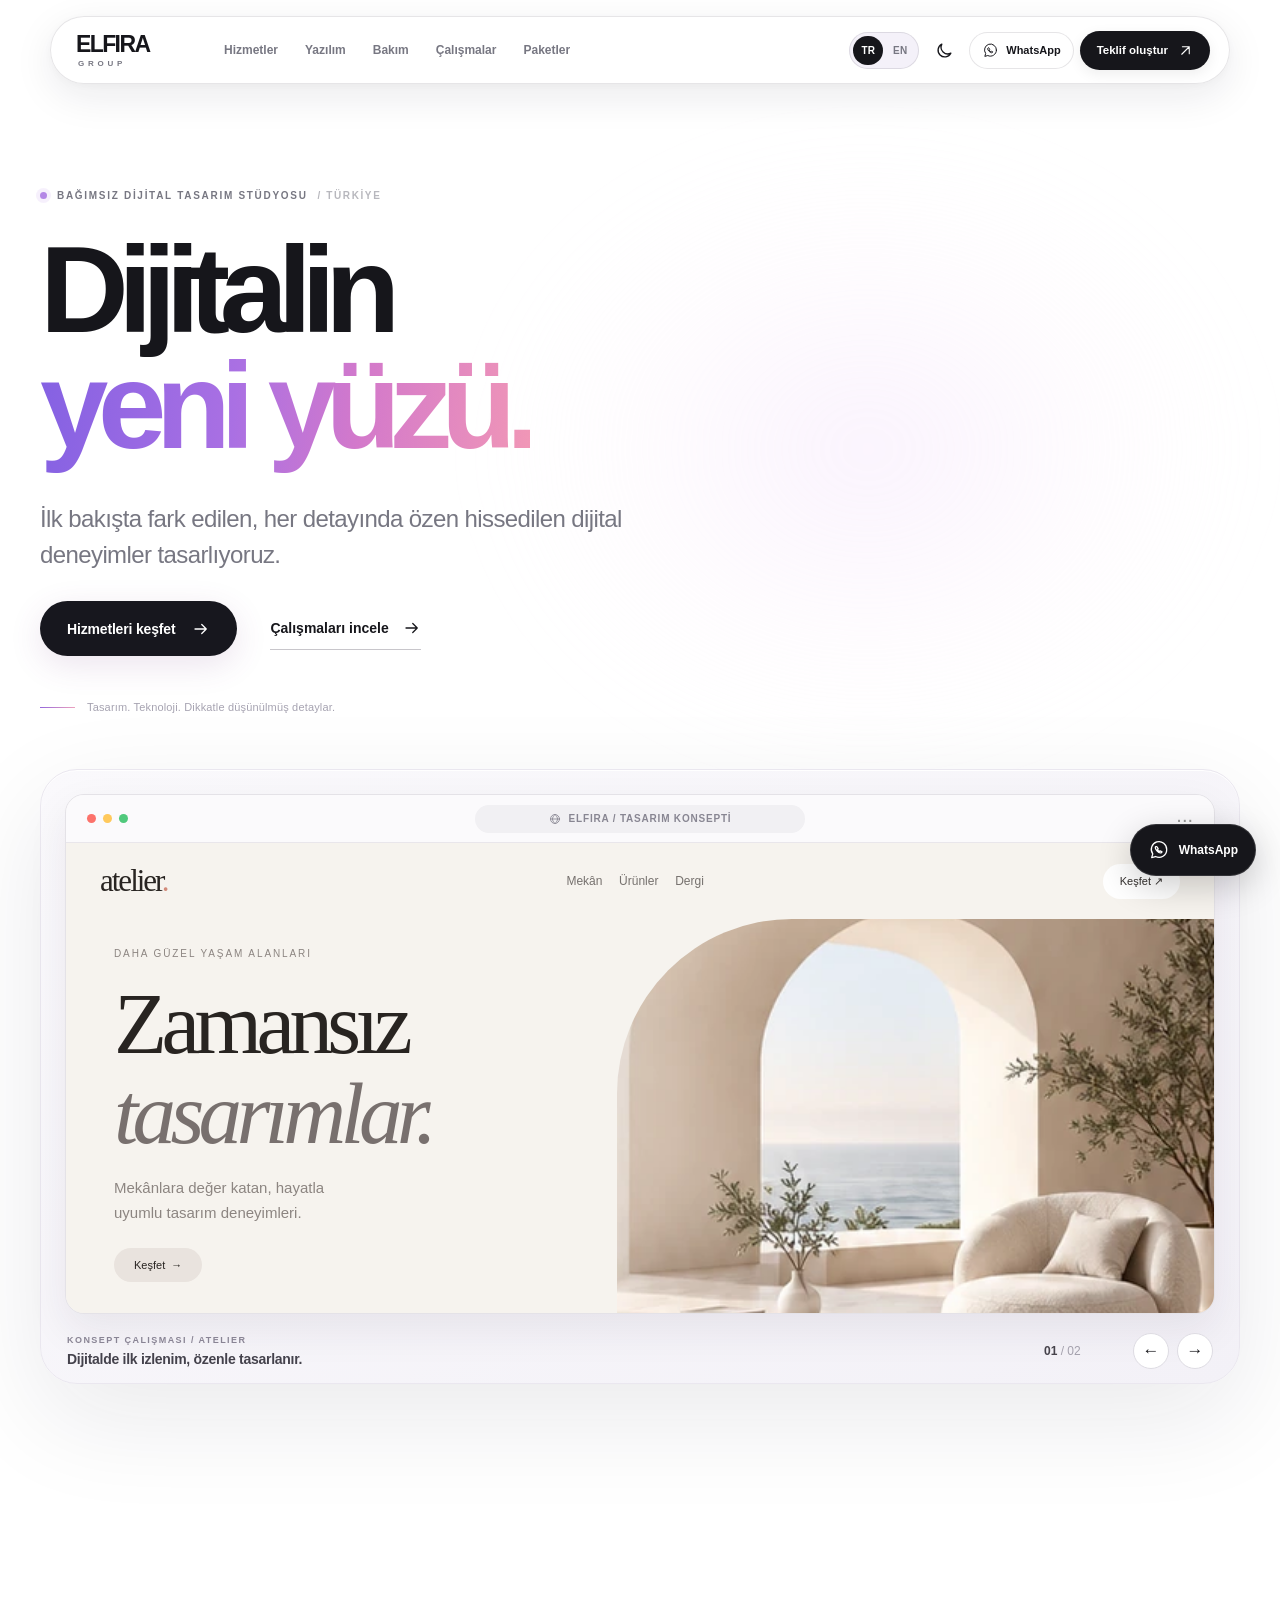
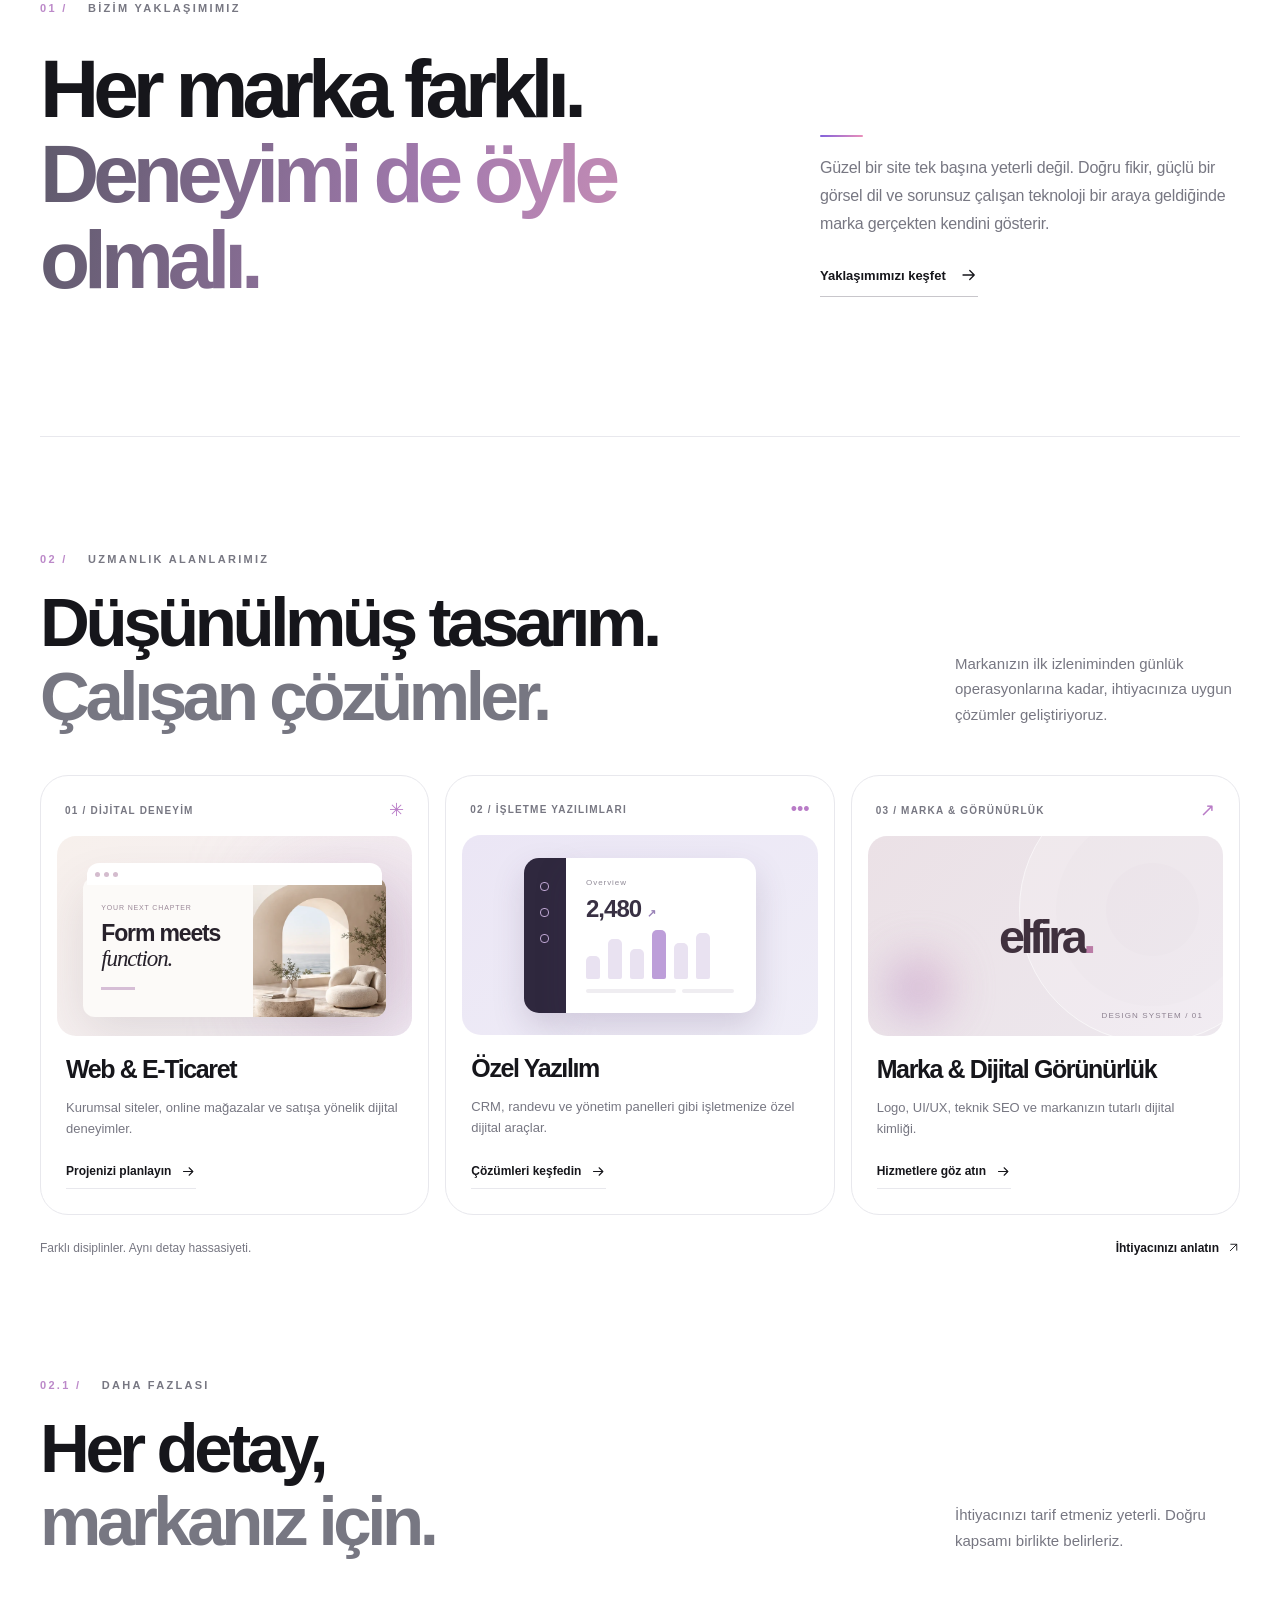
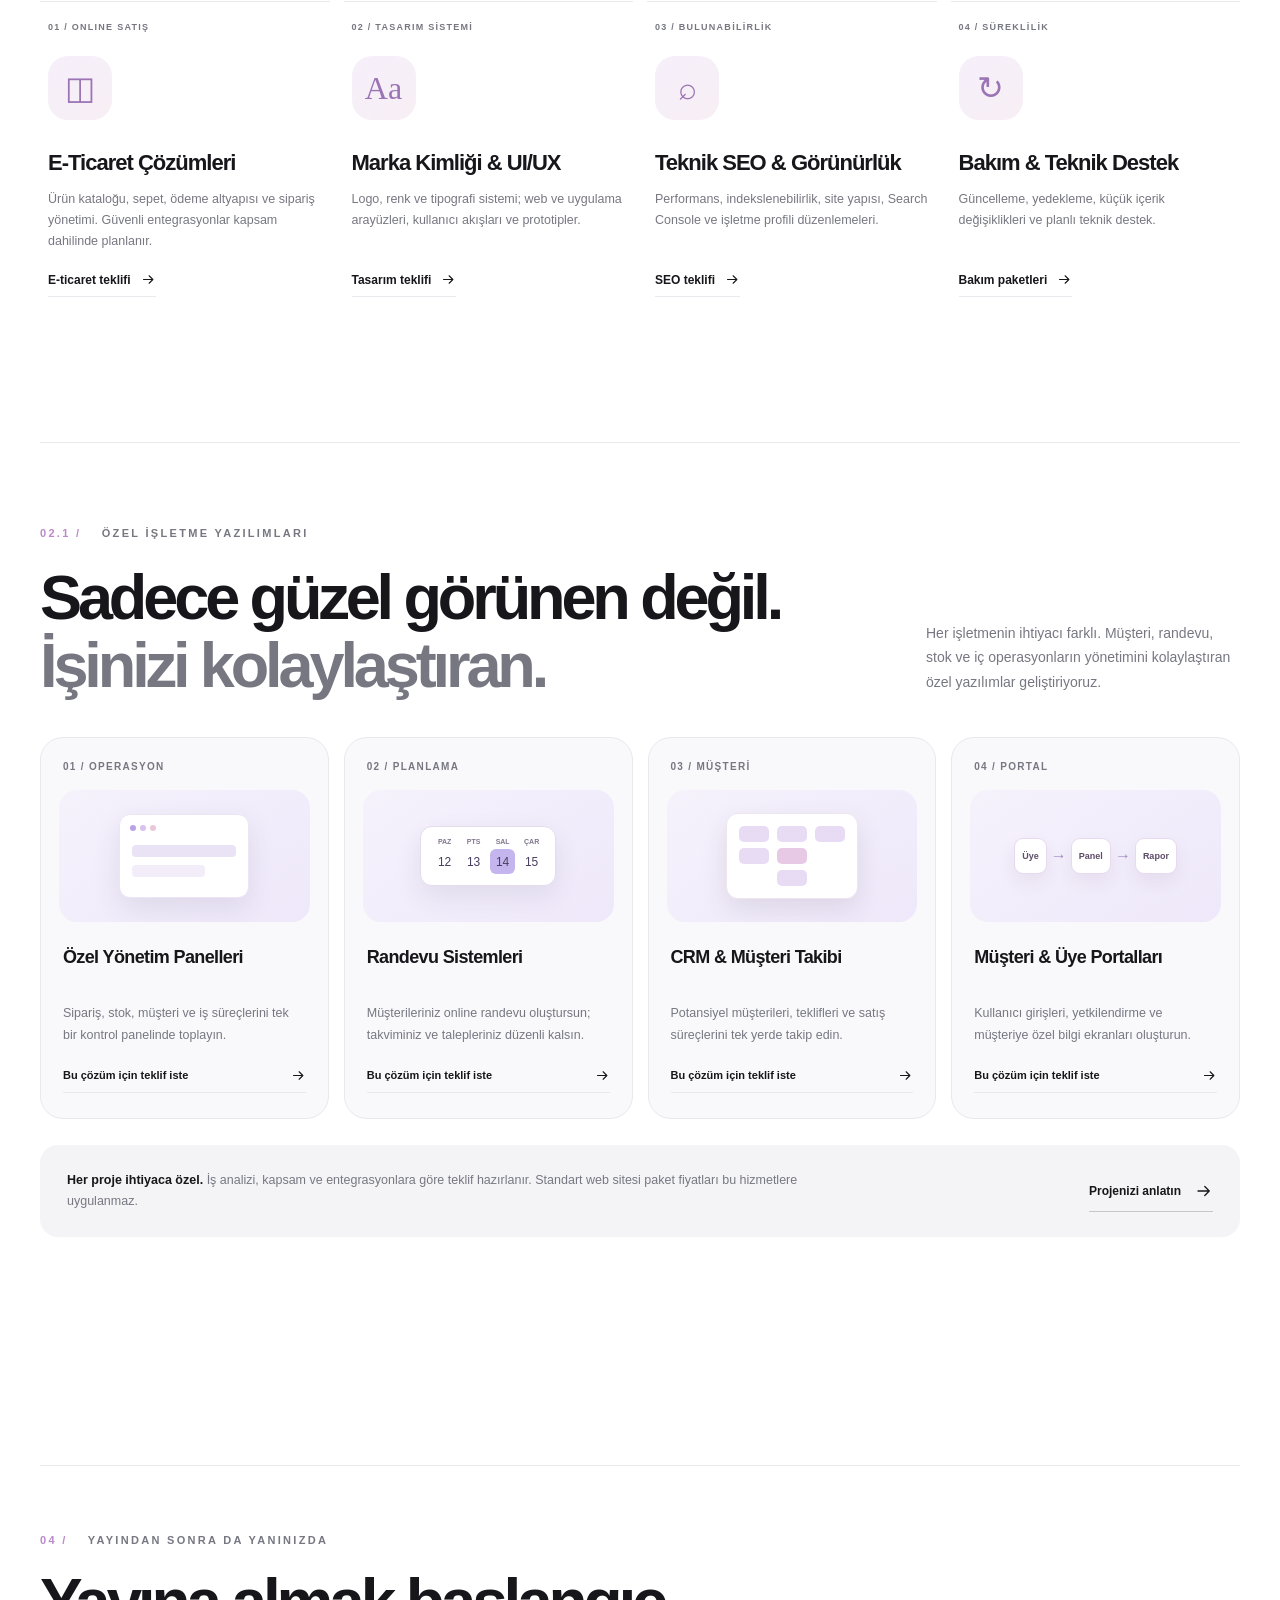
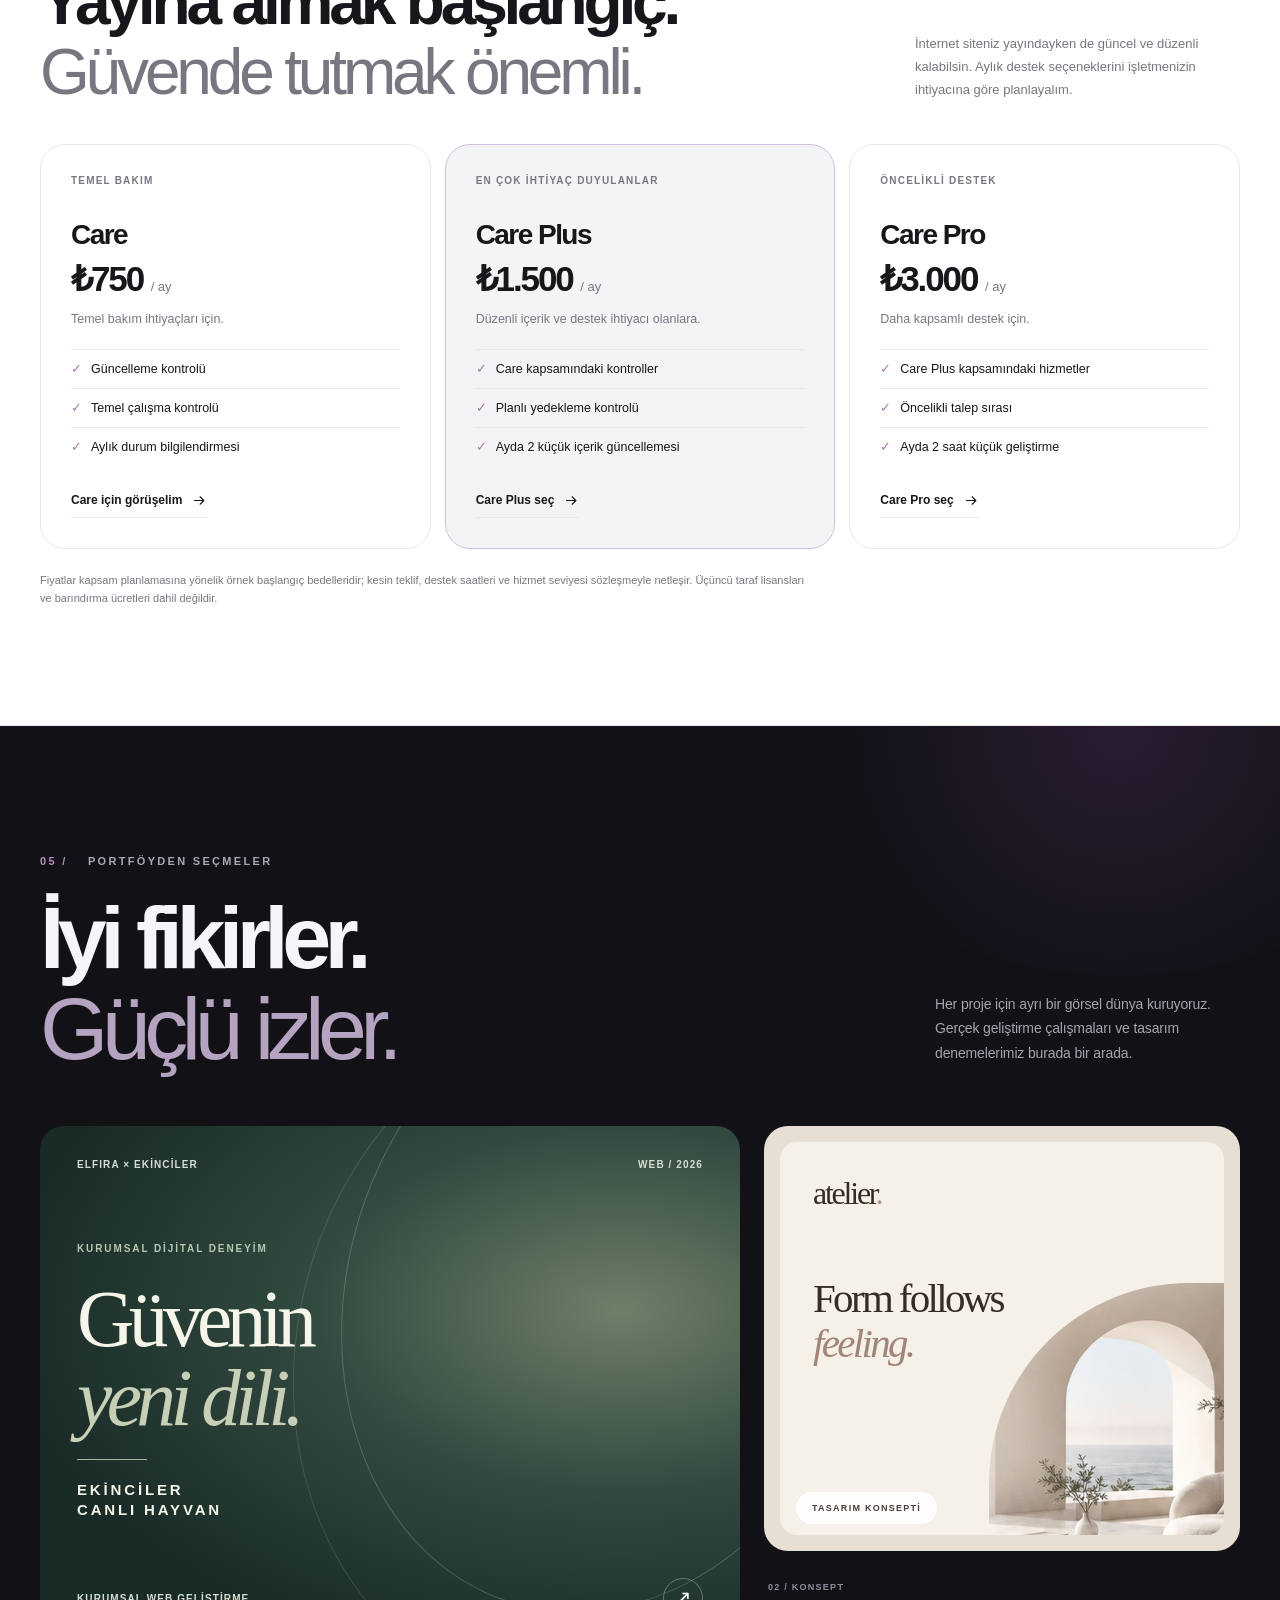
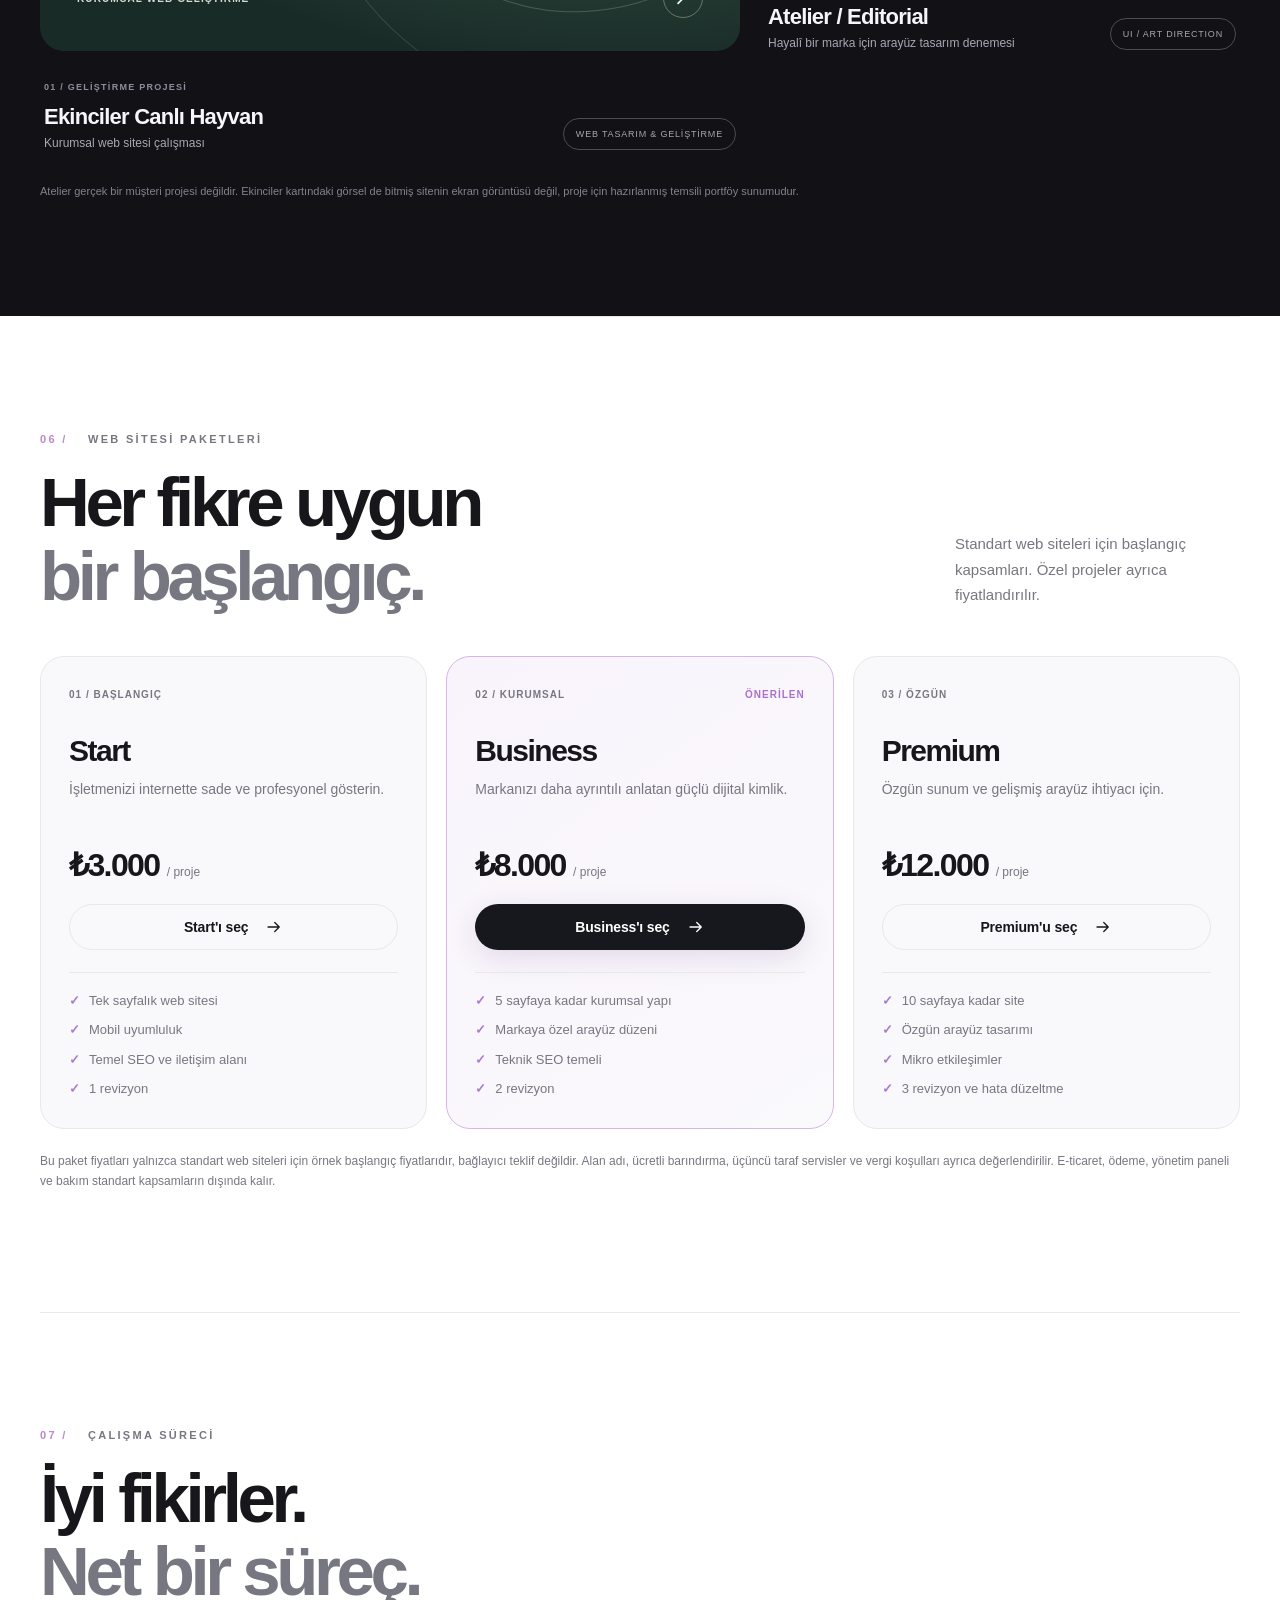
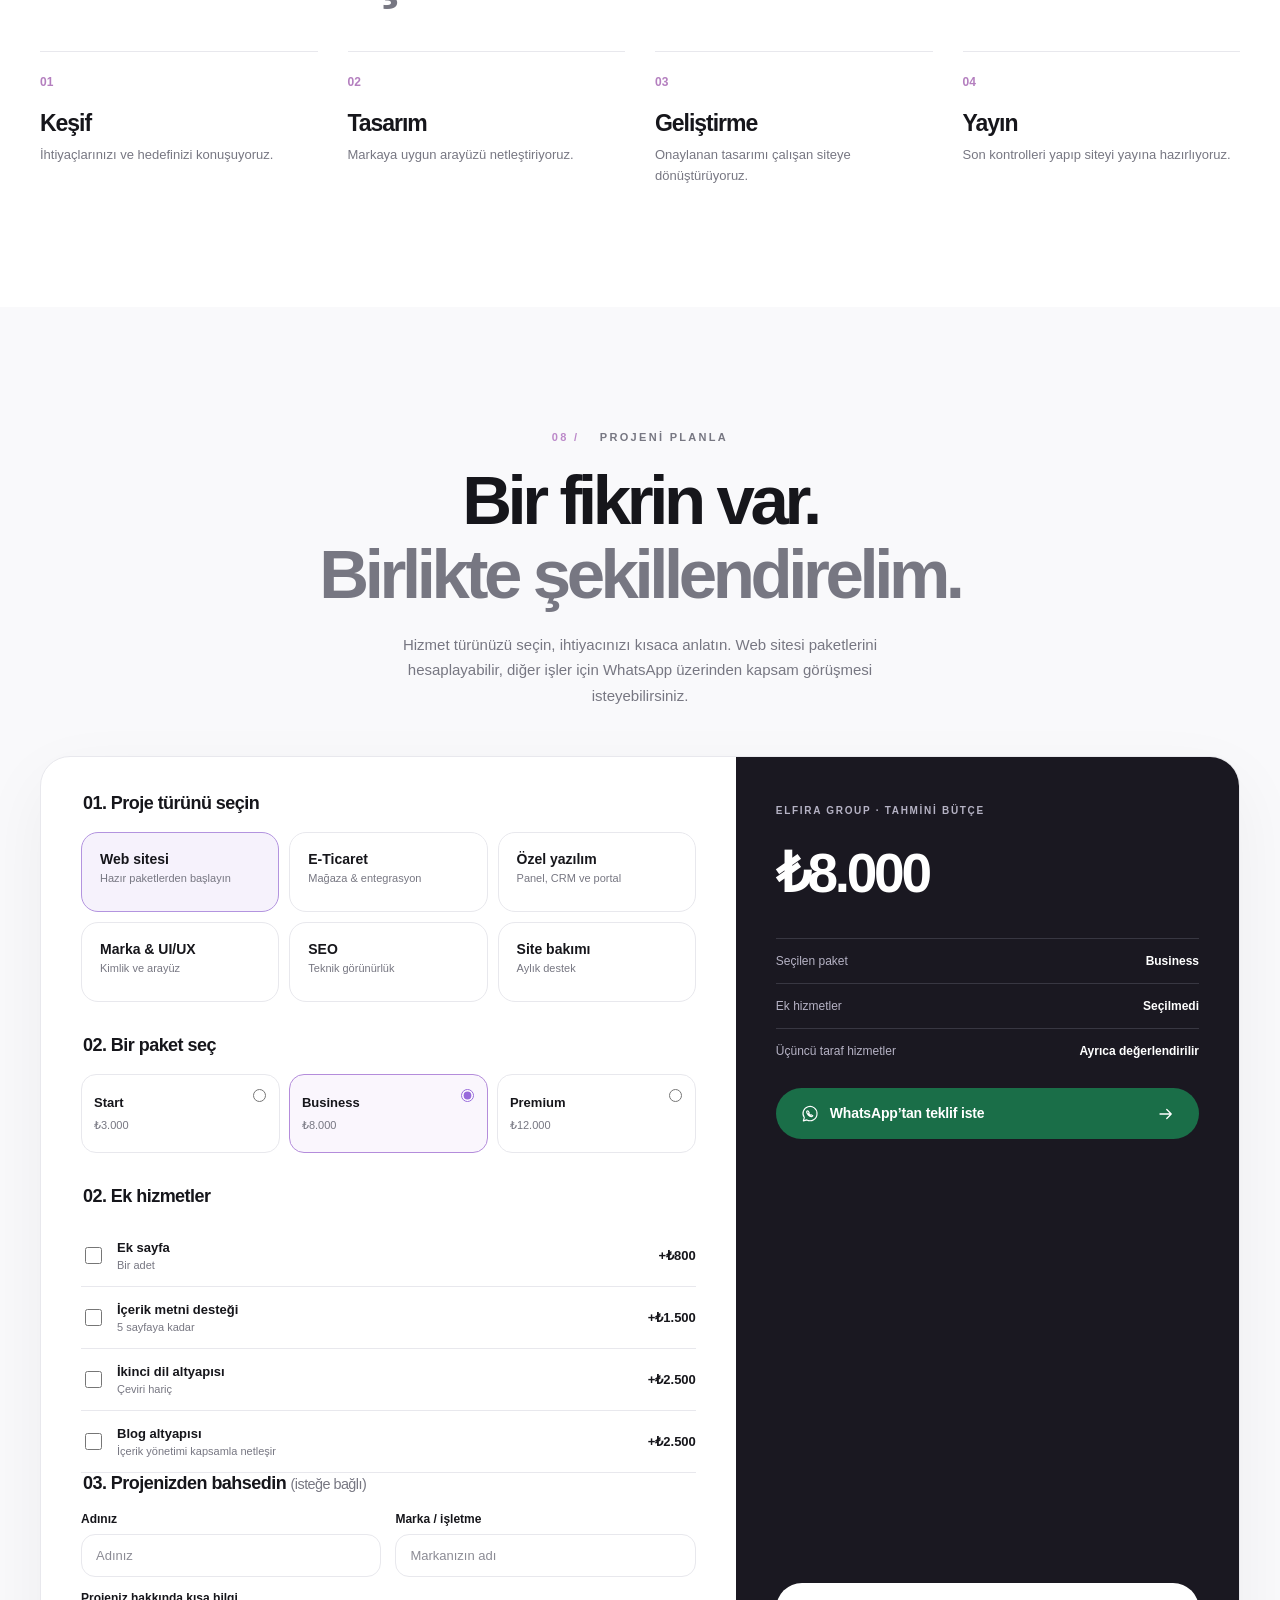
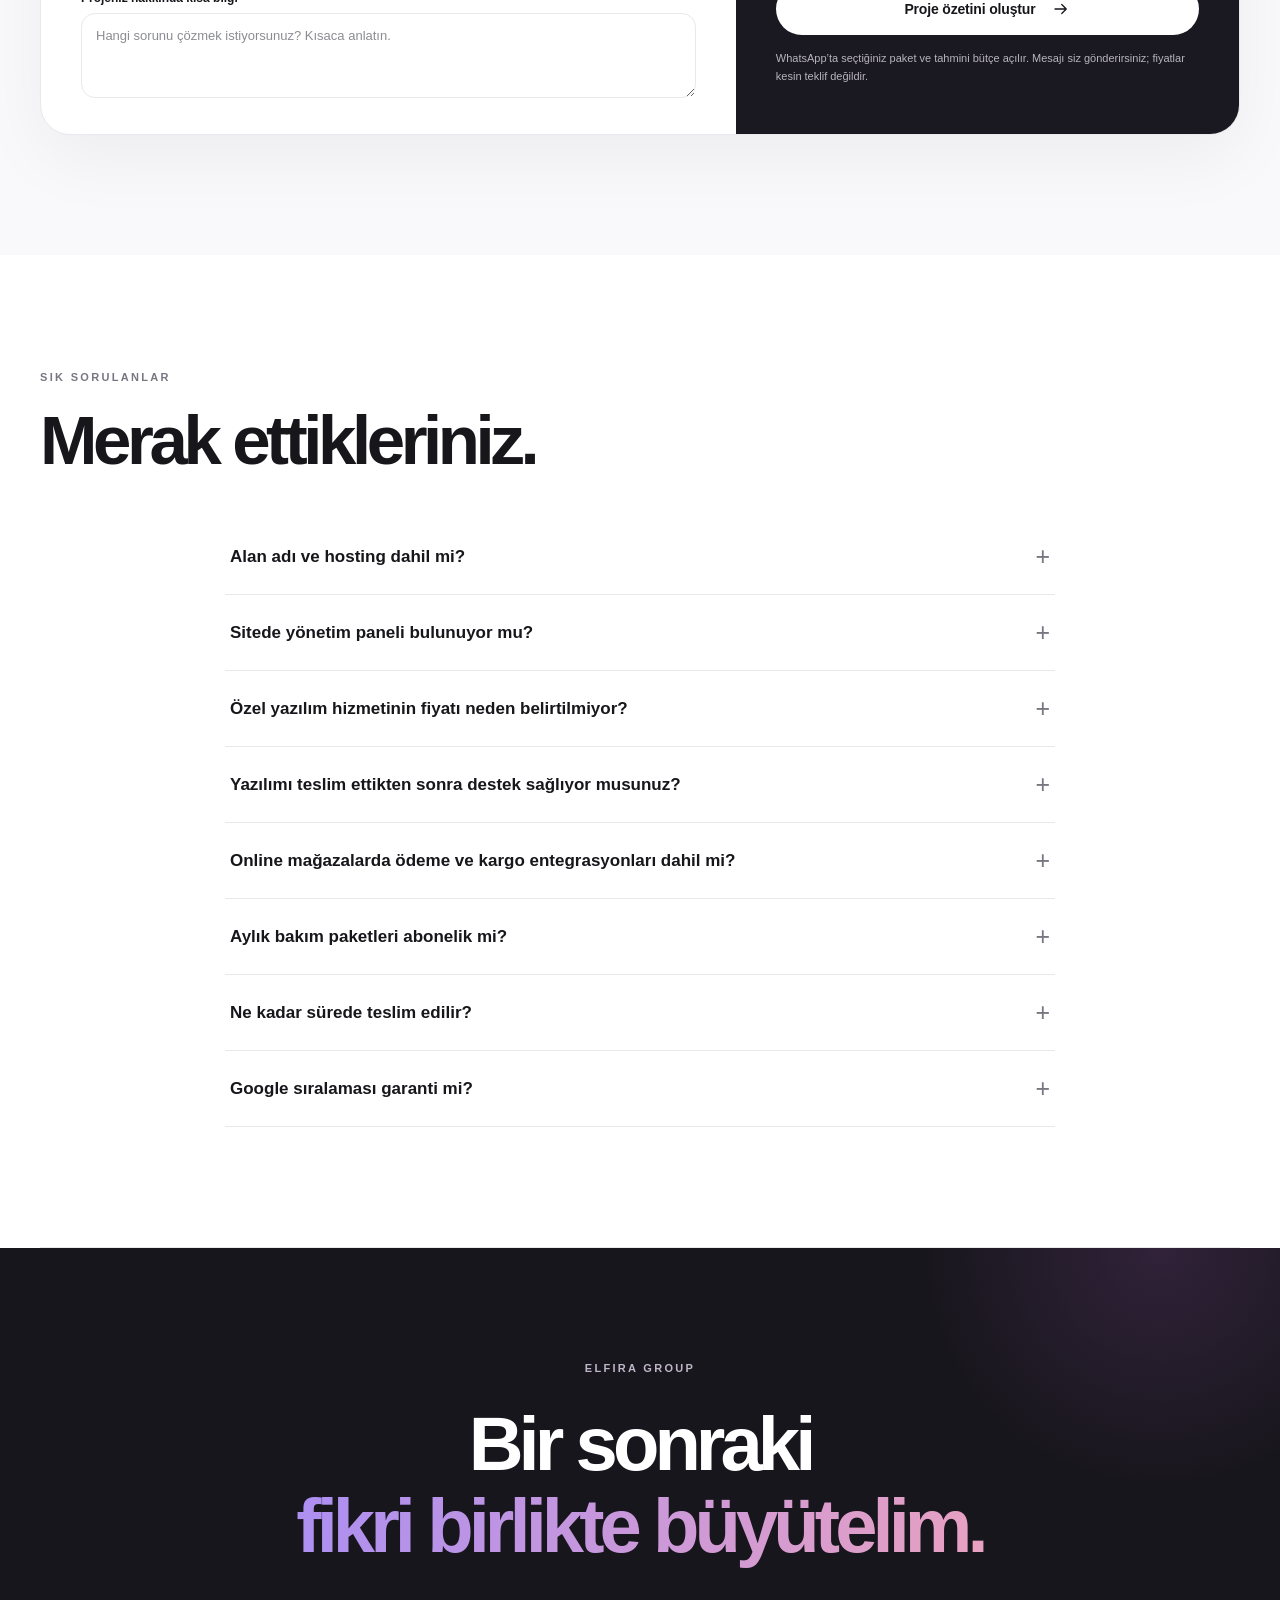
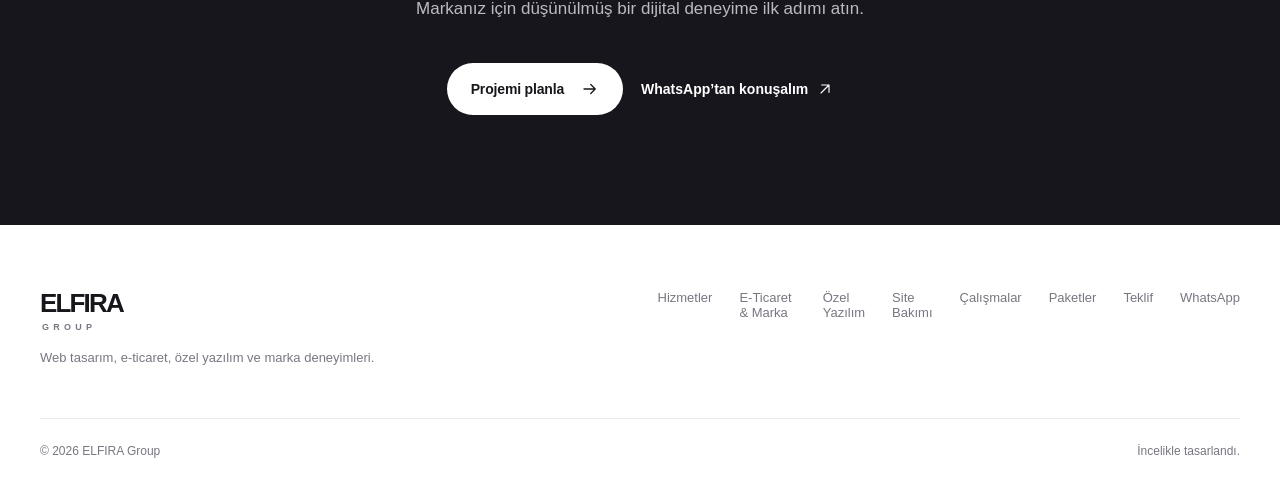
==== index.html @ bde9ef88 "Add Open Graph image, canonical URL and social card metadata (tr_TR)" ====
<!doctype html>
<html lang="tr">
<head>
  <meta charset="utf-8">
  <meta name="viewport" content="width=device-width, initial-scale=1, viewport-fit=cover">
  <meta name="theme-color" content="#ffffff">
  <meta name="description" content="ELFIRA Group — web tasarım, e-ticaret, özel yazılım, marka kimliği, teknik SEO ve web bakım hizmetleri. Dijitalin yeni yüzü.">
  <meta property="og:title" content="ELFIRA Group | Dijitalin yeni yüzü">
  <meta property="og:description" content="İlk bakışta fark edilen, her detayında özen hissedilen dijital deneyimler.">
  <meta property="og:type" content="website">
  <meta property="og:locale" content="tr_TR">
  <meta property="og:site_name" content="ELFIRA Group">
  <meta property="og:url" content="https://elfiragroup.com/">
  <meta property="og:image" content="https://elfiragroup.com/assets/social-preview.svg?v=20261018">
  <meta property="og:image:type" content="image/svg+xml">
  <meta property="og:image:width" content="1200">
  <meta property="og:image:height" content="630">
  <meta property="og:image:alt" content="ELFIRA Group — Digital Design and Development">
  <meta property="og:image" content="https://elfiragroup.com/assets/atelier-interior.webp">
  <meta property="og:image:type" content="image/webp">
  <meta name="twitter:card" content="summary_large_image">
  <meta name="twitter:title" content="ELFIRA Group | Digital Design &amp; Development">
  <meta name="twitter:image" content="https://elfiragroup.com/assets/social-preview.svg?v=20261018">
  <link rel="icon" type="image/svg+xml" href="assets/favicon.svg">
  <link rel="stylesheet" href="assets/styles.css">
  <link rel="stylesheet" href="assets/v6.css">
  <script src="assets/app.js" defer></script>
  <script src="assets/v6.js" defer></script>
  <script src="assets/whatsapp.js" defer></script>
  <script src="assets/dock.js" defer></script>
  <link rel="stylesheet" href="assets/whatsapp.css">
  <link rel="stylesheet" href="assets/v8.css">
  <link rel="stylesheet" href="assets/v9.css">
  <link rel="stylesheet" href="assets/dock.css">
  <link rel="stylesheet" href="assets/language.css">
  <link rel="alternate" hreflang="tr" href="https://elfiragroup.com/">
  <link rel="alternate" hreflang="en" href="https://elfiragroup.com/en/">
  <link rel="alternate" hreflang="x-default" href="https://elfiragroup.com/">
  <title>ELFIRA Group | Web Tasarım, E-Ticaret ve Özel Yazılım</title>
</head>
<body>
  <a class="skip-link" href="#main">İçeriğe geç</a>
  <svg class="svg-defs" xmlns="http://www.w3.org/2000/svg" aria-hidden="true">
    <symbol id="arrow" viewBox="0 0 24 24"><path d="M4 12h15m-6-6 6 6-6 6"/></symbol>
    <symbol id="up-right" viewBox="0 0 24 24"><path d="M6 18 18 6M7 6h11v11"/></symbol>
    <symbol id="moon" viewBox="0 0 24 24"><path d="M20 15.4A8.5 8.5 0 0 1 8.6 4 8.5 8.5 0 1 0 20 15.4Z"/></symbol>
    <symbol id="sun" viewBox="0 0 24 24"><circle cx="12" cy="12" r="4"/><path d="M12 2v2m0 16v2M4.9 4.9l1.4 1.4m11.4 11.4 1.4 1.4M2 12h2m16 0h2M4.9 19.1l1.4-1.4M17.7 6.3l1.4-1.4"/></symbol>
    <symbol id="menu-icon" viewBox="0 0 24 24"><path d="M3 7h18M3 17h18"/></symbol>
    <symbol id="close-icon" viewBox="0 0 24 24"><path d="m5 5 14 14M19 5 5 19"/></symbol>
    <symbol id="check" viewBox="0 0 24 24"><path d="m5 12 4.5 4.5L19 7"/></symbol>
    <symbol id="copy" viewBox="0 0 24 24"><rect x="8" y="8" width="12" height="12" rx="2"/><path d="M16 8V6a2 2 0 0 0-2-2H6a2 2 0 0 0-2 2v8a2 2 0 0 0 2 2h2"/></symbol>
    <symbol id="download" viewBox="0 0 24 24"><path d="M12 3v12m-5-5 5 5 5-5M4 18v3h16v-3"/></symbol>
    <symbol id="globe" viewBox="0 0 24 24"><circle cx="12" cy="12" r="9"/><path d="M3 12h18m-9-9c3.5 3.3 5 6.2 5 9s-1.5 5.7-5 9c-3.5-3.3-5-6.2-5-9s1.5-5.7 5-9"/></symbol>
  </svg>
  <header class="site-header" id="top">
    <div class="nav-container">
      <a class="brand" href="#top" aria-label="ELFIRA Group ana sayfa"><strong>ELFIRA</strong><span>GROUP</span></a>
      <nav class="nav-desktop" aria-label="Ana menü"><a href="#hizmetler">Hizmetler</a><a href="#yazilim">Yazılım</a><a href="#bakim">Bakım</a><a href="#calismalar">Çalışmalar</a><a href="#paketler">Paketler</a></nav>
      <div class="nav-actions">
        <div class="language-switch" role="group" aria-label="Dil seçimi"><a class="active" href="/" lang="tr" aria-current="page">TR</a><a href="/en/" lang="en" hreflang="en" aria-label="English">EN</a></div>
        <button class="icon-button" id="theme-toggle" type="button" aria-label="Koyu temaya geç"><svg><use href="#moon"/></svg></button>
        <a class="wa-header wa-link" data-wa-kind="general" href="https://wa.me/905374880884" target="_blank" rel="noopener noreferrer"><svg aria-hidden="true" class="whatsapp-symbol" viewBox="0 0 24 24"><path d="M20.4 11.6a8.4 8.4 0 0 1-12.2 7.5L4 20.3l1.2-4.1a8.4 8.4 0 1 1 15.2-4.6Z"/><path d="M8.6 8.3c-.4.3-.7.8-.6 1.4.4 2.3 3.1 5.1 5.5 5.5.5.1 1.1-.3 1.5-.7l.3-.5-2.1-1.1-.8.8a5.8 5.8 0 0 1-2.1-2.1l.8-.8-1.1-2.1-.5-.3Z"/></svg><span>WhatsApp</span></a>
        <a class="nav-cta" href="#teklif">Teklif oluştur <svg><use href="#up-right"/></svg></a>
        <button class="icon-button menu-toggle" id="menu-toggle" type="button" aria-label="Menüyü aç" aria-expanded="false" aria-controls="mobile-menu"><svg><use href="#menu-icon"/></svg></button>
      </div>
    </div>
    <nav id="mobile-menu" class="mobile-menu" aria-label="Mobil menü" hidden><a href="#hizmetler">Hizmetler <span>↗</span></a><a href="#yazilim">Özel Yazılım <span>↗</span></a><a href="#bakim">Bakım Paketleri <span>↗</span></a><a href="#calismalar">Çalışmalar <span>↗</span></a><a href="#paketler">Web Paketleri <span>↗</span></a><a href="#surec">Çalışma Süreci <span>↗</span></a><a href="#teklif">Teklif oluştur <span>↗</span></a><a class="wa-link" data-wa-kind="general" href="https://wa.me/905374880884" target="_blank" rel="noopener noreferrer">WhatsApp’tan yaz <span>↗</span></a></nav>
  </header>

  <main id="main">
    <section class="hero section-wrap" aria-labelledby="hero-title">
      <div class="hero-text">
        <span class="subtle-kicker"><span class="live-point"></span> BAĞIMSIZ DİJİTAL TASARIM STÜDYOSU <span class="hero-kicker-side">/ TÜRKİYE</span></span>
        <h1 id="hero-title">Dijitalin<br><span class="gradient-title">yeni yüzü.</span></h1>
        <p>İlk bakışta fark edilen, her detayında özen hissedilen dijital deneyimler tasarlıyoruz.</p>
        <div class="hero-actions"><a class="button button-dark" href="#hizmetler">Hizmetleri keşfet <svg><use href="#arrow"/></svg></a><a class="text-link" href="#calismalar">Çalışmaları incele <svg><use href="#arrow"/></svg></a></div>
        <div class="hero-note"><span class="note-line"></span><span>Tasarım. Teknoloji. Dikkatle düşünülmüş detaylar.</span></div>
      </div>
      <div class="showcase-shell" aria-label="Atelier isimli hayalî marka için oluşturulan tasarım konsepti">
        <div class="browser-window">
          <div class="browser-bar"><div class="window-dots" aria-hidden="true"><i></i><i></i><i></i></div><span class="browser-address"><svg><use href="#globe"/></svg> ELFIRA / TASARIM KONSEPTİ</span><span class="browser-options" aria-hidden="true">···</span></div>
          <div class="showcase-slide" data-slide="0">
          <div class="atelier-page">
            <div class="atelier-nav"><strong>atelier<span>.</span></strong><div class="atelier-navlinks">Mekân &nbsp;&nbsp;&nbsp; Ürünler &nbsp;&nbsp;&nbsp; Dergi</div><span class="atelier-visit">Keşfet ↗</span></div>
            <div class="atelier-main"><div class="atelier-copy"><span>DAHA GÜZEL YAŞAM ALANLARI</span><h2>Zamansız<br><em>tasarımlar.</em></h2><p>Mekânlara değer katan, hayatla uyumlu tasarım deneyimleri.</p><div class="atelier-chip">Keşfet&nbsp; →</div></div><div class="atelier-art" role="img" aria-label="Kavisli mimarili ferah bir iç mekânda krem rengi koltuk"></div></div>
          </div>
          </div>
          <div class="showcase-slide ekinciler-slide" data-slide="1" hidden>
            <div class="ekinciler-site">
              <div class="ekin-site-nav"><div class="ekin-wordmark"><span class="ekin-symbol">E.</span><span>EKİNCİLER <small>CANLI HAYVAN</small></span></div><div class="ekin-navlinks">Hakkımızda &nbsp;&nbsp;&nbsp; Faaliyetlerimiz &nbsp;&nbsp;&nbsp; İletişim</div><span class="ekin-site-pill">İletişime geç ↗</span></div>
              <div class="ekin-hero"><div class="ekin-copy"><span>TOPRAĞIN EMEĞİ, GÜVENİN ADI</span><h2>Köklerimizden<br><em>geleceğe.</em></h2><p>Bir işletmenin hikâyesini dijital dünyada anlaşılır ve güçlü biçimde sunmak.</p><span class="ekin-button">Bizi tanıyın <span>↗</span></span></div><div class="ekin-art" aria-hidden="true"><div class="ekin-sun"></div><div class="ekin-hills hill-back"></div><div class="ekin-hills hill-front"></div><div class="ekin-art-label">KURUMSAL WEB DENEYİMİ / 2026</div></div></div>
            </div>
          </div>
        </div>
        <div class="showcase-caption"><div class="showcase-caption-copy"><span id="showcase-type">KONSEPT ÇALIŞMASI / ATELIER</span><strong id="showcase-title">Dijitalde ilk izlenim, özenle tasarlanır.</strong></div><div class="showcase-controls" aria-label="Proje önizlemesi kontrolleri"><span id="showcase-counter">01 <i>/ 02</i></span><button type="button" id="showcase-prev" aria-label="Önceki projeyi göster">←</button><button type="button" id="showcase-next" aria-label="Sonraki projeyi göster">→</button></div></div>
      </div>
    </section>

    <section class="intro-statement section-wrap" id="hakkimizda">
      <span class="eyebrow"><span class="section-index">01 /</span> BİZİM YAKLAŞIMIMIZ</span>
      <div class="philosophy-layout"><h2>Her marka farklı.<br><em>Deneyimi de öyle olmalı.</em></h2><div class="philosophy-copy"><span class="tiny-rule"></span><p>Güzel bir site tek başına yeterli değil. Doğru fikir, güçlü bir görsel dil ve sorunsuz çalışan teknoloji bir araya geldiğinde marka gerçekten kendini gösterir.</p><a href="#calismalar" class="text-link">Yaklaşımımızı keşfet <svg><use href="#arrow"/></svg></a></div></div>
    </section>

    <section class="services section-wrap" id="hizmetler" aria-labelledby="services-title">
      <div class="section-heading"><div><span class="eyebrow"><span class="section-index">02 /</span> UZMANLIK ALANLARIMIZ</span><h2 id="services-title">Düşünülmüş tasarım.<br><em>Çalışan çözümler.</em></h2></div><p>Markanızın ilk izleniminden günlük operasyonlarına kadar, ihtiyacınıza uygun çözümler geliştiriyoruz.</p></div>
      <div class="pillar-grid">
        <article class="pillar pillar-web"><div class="pillar-top"><span>01 / DİJİTAL DENEYİM</span><span class="pillar-asterisk" aria-hidden="true">✳</span></div><div class="pillar-illustration website-panel" aria-hidden="true"><div class="panel-bar"><i></i><i></i><i></i></div><div class="panel-content"><div><small>YOUR NEXT CHAPTER</small><strong>Form meets<br><em>function.</em></strong><span></span></div><div class="panel-image"></div></div></div><div class="pillar-bottom"><h3>Web & E-Ticaret</h3><p>Kurumsal siteler, online mağazalar ve satışa yönelik dijital deneyimler.</p><a class="pillar-link choose-kind" data-kind="commerce" href="#teklif">Projenizi planlayın <svg><use href="#arrow"/></svg></a></div></article>
        <article class="pillar pillar-software"><div class="pillar-top"><span>02 / İŞLETME YAZILIMLARI</span><span class="pillar-mark" aria-hidden="true">•••</span></div><div class="pillar-illustration interface-panel" aria-hidden="true"><div class="interface-sidebar"><i></i><i></i><i></i></div><div class="interface-main"><span>Overview</span><strong>2,480 <small>↗</small></strong><div class="interface-chart"><i></i><i></i><i></i><i></i><i></i><i></i></div><div class="interface-bars"><span></span><span></span></div></div></div><div class="pillar-bottom"><h3>Özel Yazılım</h3><p>CRM, randevu ve yönetim panelleri gibi işletmenize özel dijital araçlar.</p><a class="pillar-link choose-kind" data-kind="software" href="#teklif">Çözümleri keşfedin <svg><use href="#arrow"/></svg></a></div></article>
        <article class="pillar pillar-brand"><div class="pillar-top"><span>03 / MARKA & GÖRÜNÜRLÜK</span><span class="pillar-mark" aria-hidden="true">↗</span></div><div class="pillar-illustration identity-panel" aria-hidden="true"><span class="identity-circ"></span><b>elfira<span>.</span></b><small>DESIGN SYSTEM / 01</small></div><div class="pillar-bottom"><h3>Marka & Dijital Görünürlük</h3><p>Logo, UI/UX, teknik SEO ve markanızın tutarlı dijital kimliği.</p><a class="pillar-link choose-kind" data-kind="identity" href="#teklif">Hizmetlere göz atın <svg><use href="#arrow"/></svg></a></div></article>
      </div>
      <div class="services-bottom-note"><span>Farklı disiplinler. Aynı detay hassasiyeti.</span><a href="#teklif">İhtiyacınızı anlatın <svg><use href="#up-right"/></svg></a></div>
    </section>

    <section class="specialties section-wrap" id="detaylar" aria-labelledby="specialties-title">
      <div class="section-heading"><div><span class="eyebrow"><span class="section-index">02.1 /</span> DAHA FAZLASI</span><h2 id="specialties-title">Her detay,<br><em>markanız için.</em></h2></div><p>İhtiyacınızı tarif etmeniz yeterli. Doğru kapsamı birlikte belirleriz.</p></div>
      <div class="specialty-grid">
        <article class="specialty"><span class="specialty-label">01 / ONLINE SATIŞ</span><div class="specialty-icon" aria-hidden="true">◫</div><h3>E-Ticaret Çözümleri</h3><p>Ürün kataloğu, sepet, ödeme altyapısı ve sipariş yönetimi. Güvenli entegrasyonlar kapsam dahilinde planlanır.</p><a class="choose-kind" data-kind="commerce" href="#teklif">E-ticaret teklifi <svg><use href="#arrow"/></svg></a></article>
        <article class="specialty"><span class="specialty-label">02 / TASARIM SİSTEMİ</span><div class="specialty-icon" aria-hidden="true">Aa</div><h3>Marka Kimliği & UI/UX</h3><p>Logo, renk ve tipografi sistemi; web ve uygulama arayüzleri, kullanıcı akışları ve prototipler.</p><a class="choose-kind" data-kind="identity" href="#teklif">Tasarım teklifi <svg><use href="#arrow"/></svg></a></article>
        <article class="specialty"><span class="specialty-label">03 / BULUNABİLİRLİK</span><div class="specialty-icon" aria-hidden="true">⌕</div><h3>Teknik SEO & Görünürlük</h3><p>Performans, indekslenebilirlik, site yapısı, Search Console ve işletme profili düzenlemeleri.</p><a class="choose-kind" data-kind="seo" href="#teklif">SEO teklifi <svg><use href="#arrow"/></svg></a></article>
        <article class="specialty"><span class="specialty-label">04 / SÜREKLİLİK</span><div class="specialty-icon" aria-hidden="true">↻</div><h3>Bakım & Teknik Destek</h3><p>Güncelleme, yedekleme, küçük içerik değişiklikleri ve planlı teknik destek.</p><a class="choose-kind" data-kind="care" href="#teklif">Bakım paketleri <svg><use href="#arrow"/></svg></a></article>
      </div>
    </section>

    <section class="solutions-section section-wrap" id="yazilim" aria-labelledby="solutions-title">
      <div class="solutions-intro">
        <div><span class="eyebrow"><span class="section-index">02.1 /</span> ÖZEL İŞLETME YAZILIMLARI</span><h2 id="solutions-title">Sadece güzel görünen değil.<br><em>İşinizi kolaylaştıran.</em></h2></div>
        <p>Her işletmenin ihtiyacı farklı. Müşteri, randevu, stok ve iç operasyonların yönetimini kolaylaştıran özel yazılımlar geliştiriyoruz.</p>
      </div>
      <div class="solutions-grid">
        <article class="solution-item"><span class="solution-index">01 / OPERASYON</span><div class="solution-visual" aria-hidden="true"><span class="mini-window"><i></i><i></i><i></i><b></b><em></em></span></div><h3>Özel Yönetim Panelleri</h3><p>Sipariş, stok, müşteri ve iş süreçlerini tek bir kontrol panelinde toplayın.</p><a class="solution-cta choose-solution" data-solution="panel" href="#teklif">Bu çözüm için teklif iste <svg><use href="#arrow"/></svg></a></article>
        <article class="solution-item"><span class="solution-index">02 / PLANLAMA</span><div class="solution-visual appointments-art" aria-hidden="true"><div class="calendar-art"><span>PAZ</span><span>PTS</span><span>SAL</span><span>ÇAR</span><i>12</i><i>13</i><i>14</i><i>15</i></div></div><h3>Randevu Sistemleri</h3><p>Müşterileriniz online randevu oluştursun; takviminiz ve talepleriniz düzenli kalsın.</p><a class="solution-cta choose-solution" data-solution="appointment" href="#teklif">Bu çözüm için teklif iste <svg><use href="#arrow"/></svg></a></article>
        <article class="solution-item"><span class="solution-index">03 / MÜŞTERİ</span><div class="solution-visual crm-art" aria-hidden="true"><div class="crm-columns"><i><b></b><b></b></i><i><b></b><b></b><b></b></i><i><b></b></i></div></div><h3>CRM &amp; Müşteri Takibi</h3><p>Potansiyel müşterileri, teklifleri ve satış süreçlerini tek yerde takip edin.</p><a class="solution-cta choose-solution" data-solution="crm" href="#teklif">Bu çözüm için teklif iste <svg><use href="#arrow"/></svg></a></article>
        <article class="solution-item"><span class="solution-index">04 / PORTAL</span><div class="solution-visual automation-art" aria-hidden="true"><div class="flow-art"><span>Üye</span><i>→</i><span>Panel</span><i>→</i><span>Rapor</span></div></div><h3>Müşteri & Üye Portalları</h3><p>Kullanıcı girişleri, yetkilendirme ve müşteriye özel bilgi ekranları oluşturun.</p><a class="solution-cta choose-solution" data-solution="portal" href="#teklif">Bu çözüm için teklif iste <svg><use href="#arrow"/></svg></a></article>
      </div>
      <div class="solutions-footnote"><p><strong>Her proje ihtiyaca özel.</strong> İş analizi, kapsam ve entegrasyonlara göre teklif hazırlanır. Standart web sitesi paket fiyatları bu hizmetlere uygulanmaz.</p><a href="#teklif" class="text-link choose-solution" data-solution="panel">Projenizi anlatın <svg><use href="#arrow"/></svg></a></div>
    </section>

    <section class="care-section section-wrap" id="bakim" aria-labelledby="care-title">
      <div class="care-header"><div><span class="eyebrow"><span class="section-index">04 /</span> YAYINDAN SONRA DA YANINIZDA</span><h2 id="care-title">Yayına almak başlangıç.<br><em>Güvende tutmak önemli.</em></h2></div><p>İnternet siteniz yayındayken de güncel ve düzenli kalabilsin. Aylık destek seçeneklerini işletmenizin ihtiyacına göre planlayalım.</p></div>
      <div class="care-grid">
        <article class="care-card"><span class="care-eyebrow">TEMEL BAKIM</span><h3>Care</h3><div class="care-cost">₺750 <span>/ ay</span></div><p>Temel bakım ihtiyaçları için.</p><ul><li>Güncelleme kontrolü</li><li>Temel çalışma kontrolü</li><li>Aylık durum bilgilendirmesi</li></ul><a class="care-cta choose-care" href="#teklif" data-care="care">Care için görüşelim <svg><use href="#arrow"/></svg></a></article>
        <article class="care-card highlighted"><span class="care-eyebrow">EN ÇOK İHTİYAÇ DUYULANLAR</span><h3>Care Plus</h3><div class="care-cost">₺1.500 <span>/ ay</span></div><p>Düzenli içerik ve destek ihtiyacı olanlara.</p><ul><li>Care kapsamındaki kontroller</li><li>Planlı yedekleme kontrolü</li><li>Ayda 2 küçük içerik güncellemesi</li></ul><a class="care-cta choose-care" href="#teklif" data-care="plus">Care Plus seç <svg><use href="#arrow"/></svg></a></article>
        <article class="care-card"><span class="care-eyebrow">ÖNCELİKLİ DESTEK</span><h3>Care Pro</h3><div class="care-cost">₺3.000 <span>/ ay</span></div><p>Daha kapsamlı destek için.</p><ul><li>Care Plus kapsamındaki hizmetler</li><li>Öncelikli talep sırası</li><li>Ayda 2 saat küçük geliştirme</li></ul><a class="care-cta choose-care" href="#teklif" data-care="pro">Care Pro seç <svg><use href="#arrow"/></svg></a></article>
      </div>
      <p class="care-disclaimer">Fiyatlar kapsam planlamasına yönelik örnek başlangıç bedelleridir; kesin teklif, destek saatleri ve hizmet seviyesi sözleşmeyle netleşir. Üçüncü taraf lisansları ve barındırma ücretleri dahil değildir.</p>
    </section>

    <section class="work-section" id="calismalar">
      <div class="section-wrap">
        <div class="work-head"><div><span class="eyebrow"><span class="section-index">05 /</span> PORTFÖYDEN SEÇMELER</span><h2>İyi fikirler.<br><em>Güçlü izler.</em></h2></div><p>Her proje için ayrı bir görsel dünya kuruyoruz. Gerçek geliştirme çalışmaları ve tasarım denemelerimiz burada bir arada.</p></div>
        <div class="portfolio-grid">
          <article class="portfolio-primary"><div class="portfolio-poster poster-eki"><div class="poster-top"><span>ELFIRA × EKİNCİLER</span><span>WEB / 2026</span></div><div class="eki-center"><small>KURUMSAL DİJİTAL DENEYİM</small><strong>Güvenin<br><em>yeni dili.</em></strong><span class="eki-rule"></span><p>EKİNCİLER<br>CANLI HAYVAN</p></div><div class="poster-bottom"><span>KURUMSAL WEB GELİŞTİRME</span><button class="poster-round" type="button" id="preview-ekinciler" aria-label="Ekinciler proje önizlemesini aç">↗</button></div></div><div class="project-meta"><div><span>01 / GELİŞTİRME PROJESİ</span><h3>Ekinciler Canlı Hayvan</h3><p>Kurumsal web sitesi çalışması</p></div><span class="project-tag">WEB TASARIM & GELİŞTİRME</span></div></article>
          <article class="portfolio-secondary"><div class="portfolio-poster poster-atelier"><div class="atelier-small-visual"><span>atelier<span style="color:#bc8d7f">.</span></span><strong>Form follows<br><em>feeling.</em></strong><div class="atelier-mini-art"></div></div><span class="concept-tag">TASARIM KONSEPTİ</span></div><div class="project-meta"><div><span>02 / KONSEPT</span><h3>Atelier / Editorial</h3><p>Hayalî bir marka için arayüz tasarım denemesi</p></div><span class="project-tag">UI / ART DIRECTION</span></div></article>
        </div>
        <p class="work-disclaimer">Atelier gerçek bir müşteri projesi değildir. Ekinciler kartındaki görsel de bitmiş sitenin ekran görüntüsü değil, proje için hazırlanmış temsili portföy sunumudur.</p>
      </div>
    </section>

    <section class="pricing-section section-wrap" id="paketler">
      <div class="section-heading"><div><span class="eyebrow"><span class="section-index">06 /</span> WEB SİTESİ PAKETLERİ</span><h2>Her fikre uygun<br><em>bir başlangıç.</em></h2></div><p>Standart web siteleri için başlangıç kapsamları. Özel projeler ayrıca fiyatlandırılır.</p></div>
      <div class="pricing-grid">
        <article class="price-card"><div class="price-top"><span>01 / BAŞLANGIÇ</span></div><h3>Start</h3><p>İşletmenizi internette sade ve profesyonel gösterin.</p><div class="price">₺3.000 <span>/ proje</span></div><a href="#teklif" class="button button-outline choose-plan" data-plan="start">Start'ı seç <svg><use href="#arrow"/></svg></a><ul><li>Tek sayfalık web sitesi</li><li>Mobil uyumluluk</li><li>Temel SEO ve iletişim alanı</li><li>1 revizyon</li></ul></article>
        <article class="price-card featured"><div class="price-top"><span>02 / KURUMSAL</span><b>ÖNERİLEN</b></div><h3>Business</h3><p>Markanızı daha ayrıntılı anlatan güçlü dijital kimlik.</p><div class="price">₺8.000 <span>/ proje</span></div><a href="#teklif" class="button button-dark choose-plan" data-plan="business">Business'ı seç <svg><use href="#arrow"/></svg></a><ul><li>5 sayfaya kadar kurumsal yapı</li><li>Markaya özel arayüz düzeni</li><li>Teknik SEO temeli</li><li>2 revizyon</li></ul></article>
        <article class="price-card"><div class="price-top"><span>03 / ÖZGÜN</span></div><h3>Premium</h3><p>Özgün sunum ve gelişmiş arayüz ihtiyacı için.</p><div class="price">₺12.000 <span>/ proje</span></div><a href="#teklif" class="button button-outline choose-plan" data-plan="premium">Premium'u seç <svg><use href="#arrow"/></svg></a><ul><li>10 sayfaya kadar site</li><li>Özgün arayüz tasarımı</li><li>Mikro etkileşimler</li><li>3 revizyon ve hata düzeltme</li></ul></article>
      </div>
      <p class="small-print">Bu paket fiyatları yalnızca standart web siteleri için örnek başlangıç fiyatlarıdır, bağlayıcı teklif değildir. Alan adı, ücretli barındırma, üçüncü taraf servisler ve vergi koşulları ayrıca değerlendirilir. E-ticaret, ödeme, yönetim paneli ve bakım standart kapsamların dışında kalır.</p>
    </section>

    <section class="steps-section section-wrap" id="surec"><div class="section-heading"><div><span class="eyebrow"><span class="section-index">07 /</span> ÇALIŞMA SÜRECİ</span><h2>İyi fikirler.<br><em>Net bir süreç.</em></h2></div></div><div class="steps-grid"><article><span>01</span><h3>Keşif</h3><p>İhtiyaçlarınızı ve hedefinizi konuşuyoruz.</p></article><article><span>02</span><h3>Tasarım</h3><p>Markaya uygun arayüzü netleştiriyoruz.</p></article><article><span>03</span><h3>Geliştirme</h3><p>Onaylanan tasarımı çalışan siteye dönüştürüyoruz.</p></article><article><span>04</span><h3>Yayın</h3><p>Son kontrolleri yapıp siteyi yayına hazırlıyoruz.</p></article></div></section>

    <section class="estimate-section" id="teklif"><div class="section-wrap"><div class="section-heading center"><div><span class="eyebrow"><span class="section-index">08 /</span> PROJENİ PLANLA</span><h2>Bir fikrin var.<br><em>Birlikte şekillendirelim.</em></h2></div><p>Hizmet türünüzü seçin, ihtiyacınızı kısaca anlatın. Web sitesi paketlerini hesaplayabilir, diğer işler için WhatsApp üzerinden kapsam görüşmesi isteyebilirsiniz.</p></div>
      <div class="estimator"><form id="estimate-form" class="estimate-form">
        <fieldset class="kind-fieldset"><legend>01. Proje türünü seçin</legend><div class="kind-picker">
          <label><input name="project-kind" type="radio" value="website" checked><span><b>Web sitesi</b><small>Hazır paketlerden başlayın</small></span></label>
          <label><input name="project-kind" type="radio" value="commerce"><span><b>E-Ticaret</b><small>Mağaza & entegrasyon</small></span></label>
          <label><input name="project-kind" type="radio" value="software"><span><b>Özel yazılım</b><small>Panel, CRM ve portal</small></span></label>
          <label><input name="project-kind" type="radio" value="identity"><span><b>Marka & UI/UX</b><small>Kimlik ve arayüz</small></span></label>
          <label><input name="project-kind" type="radio" value="seo"><span><b>SEO</b><small>Teknik görünürlük</small></span></label>
          <label><input name="project-kind" type="radio" value="care"><span><b>Site bakımı</b><small>Aylık destek</small></span></label>
        </div></fieldset>
        <div id="website-config"><fieldset><legend>02. Bir paket seç</legend><div class="plan-picker"><label><input name="plan" type="radio" value="start"><span><b>Start</b><small>₺3.000</small></span></label><label><input name="plan" type="radio" value="business" checked><span><b>Business</b><small>₺8.000</small></span></label><label><input name="plan" type="radio" value="premium"><span><b>Premium</b><small>₺12.000</small></span></label></div></fieldset><fieldset><legend>02. Ek hizmetler</legend><div class="extra-picker"><label><input type="checkbox" value="page" data-price="800"><span><b>Ek sayfa</b><small>Bir adet</small></span><strong>+₺800</strong></label><label><input type="checkbox" value="copy" data-price="1500"><span><b>İçerik metni desteği</b><small>5 sayfaya kadar</small></span><strong>+₺1.500</strong></label><label><input type="checkbox" value="language" data-price="2500"><span><b>İkinci dil altyapısı</b><small>Çeviri hariç</small></span><strong>+₺2.500</strong></label><label><input type="checkbox" value="blog" data-price="2500"><span><b>Blog altyapısı</b><small>İçerik yönetimi kapsamla netleşir</small></span><strong>+₺2.500</strong></label></div></fieldset></div>
        <fieldset id="software-config" hidden><legend>02. Nasıl bir yazılım?</legend>
          <div class="software-picker"><label><input type="radio" name="software-solution" value="panel" checked><span>Yönetim paneli</span></label><label><input type="radio" name="software-solution" value="appointment"><span>Randevu sistemi</span></label><label><input type="radio" name="software-solution" value="crm"><span>CRM / Müşteri takibi</span></label><label><input type="radio" name="software-solution" value="portal"><span>Müşteri / Üye portalı</span></label><label><input type="radio" name="software-solution" value="other"><span>Diğer özel yazılım</span></label></div>
          <p class="custom-pricing-hint">Kapsam, entegrasyonlar ve teslim süresi netleşmeden sabit fiyat vermiyoruz. WhatsApp'tan ön görüşme talebi oluşturabilirsiniz.</p>
        </fieldset>
        <fieldset id="custom-config" hidden><legend>02. İhtiyacınızı seçin</legend>
            <div class="custom-options" id="custom-options"></div>
            <p class="custom-pricing-hint" id="custom-hint">Projenizin detaylarına göre teklif hazırlanır.</p>
          </fieldset>
          <fieldset class="client-info"><legend>03. Projenizden bahsedin <span>(isteğe bağlı)</span></legend>
          <div class="contact-fields"><label for="customer-name">Adınız<input id="customer-name" name="customer-name" type="text" autocomplete="name" maxlength="70" placeholder="Adınız"></label>
          <label for="brand-name">Marka / işletme<input id="brand-name" name="brand-name" type="text" maxlength="100" placeholder="Markanızın adı"></label>
          <label class="contact-fields-wide" for="project-note">Projeniz hakkında kısa bilgi<textarea id="project-note" name="project-note" rows="3" maxlength="600" placeholder="Hangi sorunu çözmek istiyorsunuz? Kısaca anlatın."></textarea></label></div>
        </fieldset></form>
      <aside class="estimate-summary"><span class="estimate-label" id="estimate-label">ELFIRA GROUP · TAHMİNİ BÜTÇE</span><strong id="estimate-total" aria-live="polite">₺8.000</strong><div class="summary-detail"><span id="summary-selection-label">Seçilen paket</span><b id="estimate-plan">Business</b></div><div class="summary-detail"><span id="summary-extras-label">Ek hizmetler</span><b id="estimate-extras">Seçilmedi</b></div><div class="summary-detail"><span>Üçüncü taraf hizmetler</span><b>Ayrıca değerlendirilir</b></div><a class="button button-wa wa-link" data-wa-kind="estimate" id="wa-estimate" href="https://wa.me/905374880884" target="_blank" rel="noopener noreferrer"><svg aria-hidden="true" class="whatsapp-symbol" viewBox="0 0 24 24"><path d="M20.4 11.6a8.4 8.4 0 0 1-12.2 7.5L4 20.3l1.2-4.1a8.4 8.4 0 1 1 15.2-4.6Z"/><path d="M8.6 8.3c-.4.3-.7.8-.6 1.4.4 2.3 3.1 5.1 5.5 5.5.5.1 1.1-.3 1.5-.7l.3-.5-2.1-1.1-.8.8a5.8 5.8 0 0 1-2.1-2.1l.8-.8-1.1-2.1-.5-.3Z"/></svg> WhatsApp’tan teklif iste <svg><use href="#arrow"/></svg></a><button type="button" class="button button-light" id="generate-brief">Proje özetini oluştur <svg><use href="#arrow"/></svg></button><p><span id="estimate-help">WhatsApp’ta seçtiğiniz hizmet ve bilgiler hazır mesaj olarak açılır. Göndermeyi siz onaylarsınız; fiyatlar kesin teklif değildir.</span></p></aside>
      </div></div></section>

    <section class="faq-section section-wrap"><div class="section-heading"><div><span class="eyebrow">SIK SORULANLAR</span><h2>Merak ettikleriniz.</h2></div></div><div class="faq"><details><summary>Alan adı ve hosting dahil mi?</summary><p>Alan adı, ücretli barındırma ve üçüncü taraf servisler ayrı değerlendirilir.</p></details><details><summary>Sitede yönetim paneli bulunuyor mu?</summary><p>Standart paketler yönetim paneli içermez. Gerekirse ayrıca planlanabilir.</p></details><details><summary>Özel yazılım hizmetinin fiyatı neden belirtilmiyor?</summary><p>Yönetim panelleri, CRM ve randevu sistemlerinde kapsam, kullanıcı sayısı, entegrasyonlar, güvenlik ve bakım ihtiyacı değişir. Ön görüşmeden sonra proje bazlı teklif hazırlanır.</p></details><details><summary>Yazılımı teslim ettikten sonra destek sağlıyor musunuz?</summary><p>İşin kapsamına göre hata düzeltme, bakım, güncelleme ve teknik destek ayrıca planlanabilir. Süre, hizmet seviyesi ve ücretler yazılı teklifte belirtilir.</p></details><details><summary>Online mağazalarda ödeme ve kargo entegrasyonları dahil mi?</summary><p>Ödeme sağlayıcısı, kargo firması ve entegrasyon kapsamı ön görüşmede netleştirilir. Üçüncü taraf hesap ve servis ücretleri ayrıca değerlendirilir.</p></details><details><summary>Aylık bakım paketleri abonelik mi?</summary><p>Paketler örnek aylık hizmet modelleridir. Anlaşılan hizmet süresi, kapsam, fatura ve iptal koşulları yazılı teklifte belirlenir. Siteden otomatik abonelik başlatılmaz.</p></details><details><summary>Ne kadar sürede teslim edilir?</summary><p>İçeriklerin ve kapsamın kesinleşmesine bağlıdır. Süre proje başlangıcında birlikte belirlenir.</p></details><details><summary>Google sıralaması garanti mi?</summary><p>Hayır. Teknik SEO temeli kurulabilir fakat arama motoru sıralaması garanti edilemez.</p></details></div></section>

    <section class="closing"><div class="section-wrap closing-content"><span class="eyebrow">ELFIRA GROUP</span><h2>Bir sonraki<br><em>fikri birlikte büyütelim.</em></h2><p>Markanız için düşünülmüş bir dijital deneyime ilk adımı atın.</p><a href="#teklif" class="button button-light">Projemi planla <svg><use href="#arrow"/></svg></a><a href="https://wa.me/905374880884" target="_blank" rel="noopener noreferrer" class="closing-wa wa-link" data-wa-kind="general">WhatsApp’tan konuşalım <svg><use href="#up-right"/></svg></a></div></section>
  </main>
  <footer class="site-footer section-wrap"><div><a href="#top" class="brand footer-brand"><strong>ELFIRA</strong><span>GROUP</span></a><p>Web tasarım, e-ticaret, özel yazılım ve marka deneyimleri.</p></div><div class="footer-links"><a href="#hizmetler">Hizmetler</a><a href="#detaylar">E-Ticaret & Marka</a><a href="#yazilim">Özel Yazılım</a><a href="#bakim">Site Bakımı</a><a href="#calismalar">Çalışmalar</a><a href="#paketler">Paketler</a><a href="#teklif">Teklif</a><a href="https://wa.me/905374880884" target="_blank" rel="noopener noreferrer" class="wa-link" data-wa-kind="general">WhatsApp</a></div><div class="footer-bottom"><span>© <span id="copyright-year">2026</span> ELFIRA Group</span><span>İncelikle tasarlandı.</span></div></footer>

  <dialog id="brief-dialog" aria-labelledby="brief-title"><div class="dialog-inner"><button type="button" class="dialog-close" id="close-dialog" aria-label="Pencereyi kapat"><svg><use href="#close-icon"/></svg></button><span class="eyebrow">PROJE ÖZETİ</span><h2 id="brief-title">İlk adım hazır.</h2><p>Özetini WhatsApp üzerinden iletebilir, kopyalayabilir veya indirebilirsin. WhatsApp’ta göndermeden önce mesajı inceleyebilirsin.</p><label for="brief-text">Hazırlanan özet</label><textarea readonly id="brief-text" rows="12"></textarea><a href="https://wa.me/905374880884" target="_blank" rel="noopener noreferrer" class="button button-wa dialog-wa wa-link" id="wa-brief" data-wa-kind="estimate"><svg aria-hidden="true" class="whatsapp-symbol" viewBox="0 0 24 24"><path d="M20.4 11.6a8.4 8.4 0 0 1-12.2 7.5L4 20.3l1.2-4.1a8.4 8.4 0 1 1 15.2-4.6Z"/><path d="M8.6 8.3c-.4.3-.7.8-.6 1.4.4 2.3 3.1 5.1 5.5 5.5.5.1 1.1-.3 1.5-.7l.3-.5-2.1-1.1-.8.8a5.8 5.8 0 0 1-2.1-2.1l.8-.8-1.1-2.1-.5-.3Z"/></svg> Özeti WhatsApp’tan gönder <svg><use href="#arrow"/></svg></a><div class="dialog-actions"><button type="button" class="button button-dark" id="copy-brief"><svg><use href="#copy"/></svg> Kopyala</button><button type="button" class="button button-outline" id="download-brief"><svg><use href="#download"/></svg> İndir</button></div></div></dialog>
  <a class="wa-float wa-link" data-wa-kind="general" href="https://wa.me/905374880884" target="_blank" rel="noopener noreferrer" aria-label="ELFIRA Group ile WhatsApp üzerinden iletişime geç"><svg aria-hidden="true" class="whatsapp-symbol" viewBox="0 0 24 24"><path d="M20.4 11.6a8.4 8.4 0 0 1-12.2 7.5L4 20.3l1.2-4.1a8.4 8.4 0 1 1 15.2-4.6Z"/><path d="M8.6 8.3c-.4.3-.7.8-.6 1.4.4 2.3 3.1 5.1 5.5 5.5.5.1 1.1-.3 1.5-.7l.3-.5-2.1-1.1-.8.8a5.8 5.8 0 0 1-2.1-2.1l.8-.8-1.1-2.1-.5-.3Z"/></svg><span>WhatsApp</span></a>
  <div id="toast" class="toast" role="status" aria-live="polite"></div>
</body>
</html>
---- assets/styles.css ----
:root{color-scheme:light;--bg:#fff;--canvas:#fbfafc;--soft:#f5f5f7;--card:#fff;--ink:#121217;--muted:#71717d;--line:#e9e8ed;--violet:#8c65e7;--pink:#ee8fbf;--shadow:0 22px 65px rgba(24,19,27,.075);--radius:26px;--content:1170px;--max-container:1320px}
*{box-sizing:border-box}html{scroll-behavior:smooth;scroll-padding-top:100px}body{margin:0;background:var(--bg);color:var(--ink);font-family:-apple-system,BlinkMacSystemFont,"SF Pro Display","Segoe UI",Arial,Helvetica,sans-serif;-webkit-font-smoothing:antialiased}body.dark{color-scheme:dark;--bg:#0f1014;--canvas:#16171c;--soft:#1e1f27;--card:#191a20;--ink:#f5f5f8;--muted:#adaeb7;--line:#32343c;--shadow:0 22px 65px rgba(0,0,0,.3)}a{color:inherit;text-decoration:none}button,input,textarea{font:inherit}button{cursor:pointer}button:focus-visible,a:focus-visible,input:focus-visible,summary:focus-visible{outline:3px solid #9468e9;outline-offset:3px}button,svg{flex-shrink:0}svg{width:20px;height:20px;fill:none;stroke:currentColor;stroke-width:1.7;stroke-linecap:round;stroke-linejoin:round}.svg-defs{position:absolute;width:0;height:0;overflow:hidden}.section-wrap{max-width:var(--content);width:calc(100% - 80px);margin-inline:auto}.skip-link{position:absolute;top:-100px;left:20px;background:var(--ink);color:var(--bg);z-index:100;padding:10px 16px;border-radius:10px}.skip-link:focus{top:12px}.site-header{position:sticky;top:0;z-index:30;border-bottom:1px solid var(--line);background:color-mix(in srgb,var(--bg) 87%,transparent);backdrop-filter:blur(22px);-webkit-backdrop-filter:blur(22px)}.nav-container{height:82px;max-width:var(--max-container);padding:0 40px;margin:auto;display:flex;align-items:center;justify-content:space-between;gap:30px}.brand{display:flex;flex-direction:column;align-items:flex-start;gap:1px;white-space:nowrap}.brand strong{font-size:24px;letter-spacing:-1.3px;font-weight:760;line-height:1.05}.brand span{font-size:10px;font-weight:650;letter-spacing:.46em;margin-left:2px;color:var(--muted)}.nav-desktop{display:flex;align-items:center;gap:36px;font-size:13px;font-weight:570;color:var(--muted)}.nav-desktop a:hover,.footer-links a:hover{color:var(--ink)}.nav-actions{display:flex;align-items:center;gap:13px}.icon-button{width:42px;height:42px;border:0;background:transparent;display:grid;place-items:center;border-radius:50%;color:var(--ink)}.icon-button:hover{background:var(--soft)}.icon-button svg{width:22px;height:22px}.nav-cta{height:40px;padding:0 17px;border-radius:24px;background:var(--ink);color:var(--bg);display:flex;align-items:center;gap:10px;font-size:12px;font-weight:650}.nav-cta svg{width:15px;height:15px}.menu-toggle{display:none}.mobile-menu[hidden]{display:none!important}.mobile-menu{padding:8px 24px 20px;max-height:calc(100dvh - 82px);overflow:auto;background:var(--bg);border-bottom:1px solid var(--line)}.mobile-menu a{display:flex;align-items:center;justify-content:space-between;border-bottom:1px solid var(--line);padding:18px 5px;font-size:21px;font-weight:620}.mobile-menu a span{font-size:17px;color:var(--muted)}
.hero{padding-top:110px;padding-bottom:92px}.hero-text{max-width:900px;position:relative}.subtle-kicker,.eyebrow{font-size:11px;letter-spacing:.21em;font-weight:730;color:var(--muted)}.subtle-kicker{display:block;margin-bottom:27px}.hero h1{margin:0;letter-spacing:-.078em;font-weight:780;font-size:clamp(74px,9vw,126px);line-height:.99}.gradient-title{background:linear-gradient(95deg,#8060df 5%,#a370e6 37%,#d879c6 67%,#f39cb9 96%);-webkit-background-clip:text;background-clip:text;color:transparent;-webkit-text-fill-color:transparent;white-space:nowrap}.hero-text>p{color:var(--muted);max-width:620px;font-size:clamp(18px,2.2vw,22px);line-height:1.55;letter-spacing:-.012em;margin:31px 0 32px}.hero-actions{display:flex;align-items:center;flex-wrap:wrap;gap:28px}.button{display:inline-flex;align-items:center;justify-content:center;gap:17px;min-height:52px;padding:0 23px;border-radius:999px;border:1px solid transparent;font-size:14px;font-weight:660;letter-spacing:-.012em;transition:background .2s ease,transform .2s ease,box-shadow .2s ease}.button svg{width:18px;height:18px}.button:hover{transform:translateY(-2px)}.button-dark{background:#17171e;color:#fff;box-shadow:0 8px 30px rgba(89,48,119,.14)}.button-dark:hover{background:#30303b;box-shadow:0 12px 36px rgba(95,43,127,.21)}.text-link{display:inline-flex;align-items:center;gap:14px;min-height:42px;font-size:15px;font-weight:600;border-bottom:1px solid var(--line)}.text-link svg{width:18px;height:18px}.showcase-shell{margin-top:72px;padding:26px;border-radius:34px;background:linear-gradient(135deg,rgba(250,247,251,.92),rgba(245,244,247,.72));border:1px solid #eae7eb;box-shadow:var(--shadow)}body.dark .showcase-shell{background:linear-gradient(145deg,#23212a,#19191f);border-color:#303039}.browser-window{overflow:hidden;border:1px solid rgba(180,178,183,.24);border-radius:20px;background:#faf9f7;box-shadow:0 16px 42px rgba(24,21,25,.06)}.browser-bar{height:49px;display:grid;grid-template-columns:1fr 2fr 1fr;align-items:center;padding:0 21px;background:#f7f7f8;border-bottom:1px solid #eae7e7;color:#999}.window-dots{display:flex;gap:7px}.window-dots i{width:9px;height:9px;border-radius:50%;background:#fc726b}.window-dots i:nth-child(2){background:#ffc95c}.window-dots i:nth-child(3){background:#50c97c}.browser-address{border-radius:100px;background:#efeff1;min-width:0;max-width:330px;justify-self:center;width:100%;padding:8px;display:flex;align-items:center;justify-content:center;gap:8px;font-size:10px;letter-spacing:.08em;font-weight:650;white-space:nowrap;color:#898992}.browser-address svg{width:12px;height:12px}.browser-options{justify-self:end;font-size:20px;line-height:1}.atelier-page{height:450px;display:flex;flex-direction:column;background:#f7f4ef;color:#282421}.atelier-nav{height:78px;padding:0 34px;display:flex;align-items:center;gap:22px;justify-content:space-between}.atelier-nav strong{font-family:Georgia,serif;font-weight:400;font-size:31px;letter-spacing:-2px}.atelier-nav strong span{color:#d28a79}.atelier-navlinks{font-size:12px;color:#76716e}.atelier-visit{background:#fff;border-radius:40px;padding:11px 17px;font-size:11px;color:#34302e}.atelier-main{display:grid;grid-template-columns:48% 52%;min-height:0;flex:1;overflow:hidden}.atelier-copy{padding:28px 10px 30px 48px;display:flex;align-items:flex-start;flex-direction:column;justify-content:center}.atelier-copy>span{font-size:10px;letter-spacing:.19em;color:#8c8581}.atelier-copy h2{font-family:Georgia,"Times New Roman",serif;letter-spacing:-.065em;line-height:1.03;font-weight:400;font-size:clamp(48px,6.8vw,89px);margin:20px 0 18px}.atelier-copy h2 em{font-weight:400;color:#78706e}.atelier-copy p{font-size:15px;line-height:1.65;color:#8c8581;max-width:260px;margin:0 0 22px}.atelier-chip{padding:11px 20px;background:#e9e3de;border-radius:40px;font-size:11px}.atelier-art{background:url('atelier-interior.webp') center center/cover no-repeat;border-top-left-radius:170px;min-width:0}.showcase-caption{display:flex;justify-content:space-between;gap:20px;margin-top:19px;color:#a2a0ab;font-size:10px;letter-spacing:.12em;font-weight:650}
.intro-statement{padding:70px 0 130px;text-align:center;border-bottom:1px solid var(--line)}.intro-statement h2{max-width:880px;margin:20px auto 15px;font-size:clamp(32px,4.7vw,55px);letter-spacing:-.055em;font-weight:660;line-height:1.18}.intro-statement h2 em,.section-heading h2 em,.closing h2 em{font-style:normal;color:var(--muted);font-weight:580}.intro-statement>p{max-width:570px;margin:auto;color:var(--muted);line-height:1.8;font-size:16px}
.services,.work-section,.pricing-section,.steps-section,.faq-section{padding-top:130px;padding-bottom:125px}.section-heading{display:flex;justify-content:space-between;align-items:end;gap:40px;margin-bottom:42px}.section-heading>div{max-width:740px}.section-heading h2{font-size:clamp(42px,5.2vw,65px);font-weight:700;letter-spacing:-.064em;line-height:1.07;margin:19px 0 0}.section-heading>p{color:var(--muted);max-width:285px;font-size:14px;line-height:1.7;margin:0 0 6px}.service-grid{display:grid;grid-template-columns:repeat(3,1fr);gap:20px}.service-card{border-radius:var(--radius);background:var(--card);border:1px solid var(--line);overflow:hidden;display:flex;flex-direction:column;transition:transform .25s ease,box-shadow .25s ease}.service-card:hover{transform:translateY(-5px);box-shadow:var(--shadow)}.service-number{align-self:start;padding:25px 26px 0;font-size:11px;color:#9e9ca6;font-weight:750;letter-spacing:.1em}.service-graphic{height:213px;margin:13px 24px 4px;border-radius:19px;display:flex;align-items:center;justify-content:center;position:relative;overflow:hidden;background:linear-gradient(135deg,#f8f7fb,#f4f0fa)}.graphic-web .graphic-browser{width:72%;height:135px;border-radius:13px;background:white;border:1px solid #eae9ed;box-shadow:0 17px 30px rgba(69,58,87,.09);padding:14px;transform:rotate(-3deg)}.graphic-browser i{display:block;width:13px;height:5px;border-radius:10px;background:#d3a8d6;margin-bottom:19px}.graphic-browser b{display:block;height:18px;width:76%;background:#e6ddf3;border-radius:5px;margin-bottom:10px}.graphic-browser span{display:block;width:92%;height:7px;margin-bottom:7px;border-radius:5px;background:#ece9ed}.graphic-browser span:last-child{width:56%}.graphic-product{background:linear-gradient(135deg,#fdf5fa,#f4ebf9)}.product-layer{position:absolute;border-radius:18px;width:125px;height:150px;background:white;box-shadow:0 10px 26px rgba(65,33,78,.12);border:1px solid #f1ebef}.layer-back{transform:translateX(40px) rotate(18deg);background:#f6d5e7}.layer-middle{transform:translateX(-30px) rotate(-14deg);background:#e7dafa}.layer-front{transform:translateY(9px) rotate(0deg);padding:25px}.layer-front span{display:block;width:45px;height:45px;border-radius:50%;background:linear-gradient(135deg,#b29af4,#ed9cbc)}.layer-front b{display:block;width:66px;height:8px;background:#e9e6ee;border-radius:8px;margin-top:20px}.graphic-strategy{background:linear-gradient(135deg,#f7f3fb,#f9f8fc)}.chart-art{height:120px;display:flex;align-items:end;gap:13px}.chart-art i{width:27px;border-radius:9px 9px 0 0;background:#d3c1f4;height:43px}.chart-art i:nth-child(2){height:76px;background:#bda8ea}.chart-art i:nth-child(3){height:61px;background:#dfa7d2}.chart-art i:nth-child(4){height:108px;background:#917ce1}.service-bottom{padding:23px 26px 28px;flex:1;display:flex;flex-direction:column}.service-bottom h3{margin:0;font-size:24px;letter-spacing:-.045em;font-weight:690}.service-bottom p{font-size:14px;color:var(--muted);line-height:1.66;margin:10px 0 25px}.service-bottom a{margin-top:auto;align-self:start;display:flex;align-items:center;gap:9px;font-size:13px;font-weight:620}.service-bottom a svg{width:16px;height:16px}
.work-section{border-top:1px solid var(--line)}.work-grid{display:grid;grid-template-columns:1.3fr 1fr;gap:22px}.work-visual{height:345px;display:flex;align-items:center;justify-content:center;border-radius:25px;overflow:hidden}.work-ekinciler{background:linear-gradient(145deg,#e8e7e4,#b2b4b4 53%,#d9d8d5)}.work-overlay{border-radius:17px;width:74%;height:75%;display:flex;flex-direction:column;justify-content:center;padding:30px;background:rgba(255,255,255,.93);border:1px solid #e8e8e8;box-shadow:0 20px 50px rgba(0,0,0,.08)}.work-overlay span{font-size:10px;letter-spacing:.14em;color:#8b8d91;font-weight:700}.work-overlay strong{font-size:clamp(28px,3.2vw,43px);line-height:1.12;letter-spacing:-.055em;margin:21px 0;color:#242424}.work-atelier{background:linear-gradient(140deg,#eee3dd,#d3c7bb)}.work-atelier-card{width:80%;height:77%;padding:28px;display:flex;flex-direction:column;border-radius:15px;background:#f7f4ef;color:#282321;box-shadow:0 20px 50px rgba(45,31,28,.13)}.work-atelier-card>span{font:27px Georgia,serif;letter-spacing:-1px}.work-atelier-card strong{font:clamp(35px,4vw,52px)/1 Georgia,serif;letter-spacing:-.04em;margin:auto 0}.work-atelier-card em{color:#8e8177;font-weight:400}.work-atelier-card small{font-size:11px;color:#88817c}.work-descriptor{display:flex;align-items:flex-start;justify-content:space-between;gap:15px;margin:19px 2px 0}.work-descriptor h3{font-size:19px;letter-spacing:-.035em;margin:0 0 4px}.work-descriptor p,.work-disclaimer{font-size:12px;line-height:1.6;color:var(--muted);margin:0}.work-descriptor>span{font-size:10px;font-weight:650;color:var(--muted);white-space:nowrap;letter-spacing:.08em}.work-disclaimer{margin-top:25px}
.pricing-section{border-top:1px solid var(--line)}.pricing-grid{display:grid;grid-template-columns:repeat(3,1fr);gap:19px}.price-card{padding:32px 28px 30px;border:1px solid var(--line);border-radius:var(--radius);background:var(--card);display:flex;flex-direction:column;min-height:456px}.price-card.featured{border:1.5px solid #d7b4ed;background:linear-gradient(180deg,rgba(243,236,251,.56),var(--card) 42%)}body.dark .price-card.featured{background:linear-gradient(180deg,#2e263d,var(--card) 42%)}.price-top{min-height:20px;display:flex;justify-content:space-between;gap:5px;color:var(--muted);font-weight:730;font-size:10px;letter-spacing:.1em}.price-top b{color:#aa70cb}.price-card h3{font-size:30px;letter-spacing:-.05em;margin:25px 0 10px}.price-card>p{font-size:14px;color:var(--muted);line-height:1.65;min-height:50px;margin:0 0 18px}.price{font-size:32px;font-weight:735;letter-spacing:-.05em;white-space:nowrap;margin:0 0 20px}.price span{font-size:12px;color:var(--muted);font-weight:500;letter-spacing:0}.price-card .button{width:100%;min-height:46px}.button-outline{background:transparent;border-color:var(--line);color:var(--ink)}.button-outline:hover{background:var(--soft)}.price-card ul{list-style:none;padding:19px 0 0;border-top:1px solid var(--line);margin:22px 0 0;display:grid;gap:12px}.price-card li{font-size:13px;color:var(--muted);line-height:1.35;display:flex;gap:9px}.price-card li:before{content:'✓';font-weight:800;color:#a87ccf}.small-print{font-size:12px;line-height:1.7;color:var(--muted);margin:22px 0 0}.steps-section{border-top:1px solid var(--line)}.steps-grid{display:grid;grid-template-columns:repeat(4,1fr);gap:30px}.steps-grid article{border-top:1px solid var(--line);padding-top:20px}.steps-grid span{font-size:12px;color:#b47fbf;font-weight:780}.steps-grid h3{font-size:23px;letter-spacing:-.045em;margin:20px 0 8px}.steps-grid p{color:var(--muted);font-size:13px;line-height:1.6;margin:0}
.estimate-section{background:var(--soft);padding:120px 0}.section-heading.center{display:block;text-align:center;margin-bottom:48px}.section-heading.center div{max-width:950px;margin:auto}.section-heading.center>p{max-width:550px;margin:20px auto 0}.estimator{display:grid;grid-template-columns:1.16fr .84fr;overflow:hidden;background:var(--card);border:1px solid var(--line);border-radius:30px}.estimate-form{padding:36px 40px}.estimate-form fieldset{padding:0;margin:0 0 33px;border:0;min-width:0}.estimate-form fieldset:last-child{margin-bottom:0}.estimate-form legend{font-weight:720;font-size:18px;letter-spacing:-.03em;margin-bottom:18px}.plan-picker{display:grid;grid-template-columns:repeat(3,1fr);gap:9px}.plan-picker label{position:relative;cursor:pointer}.plan-picker input{position:absolute;top:12px;right:11px;accent-color:#986adb}.plan-picker label span{display:flex;flex-direction:column;align-items:flex-start;gap:9px;padding:20px 12px;border:1px solid var(--line);border-radius:15px}.plan-picker label:has(input:checked) span{border-color:#b48cdb;background:color-mix(in srgb,#dfc5f4 16%,var(--card))}.plan-picker b{font-size:13px}.plan-picker small{font-size:11px;color:var(--muted)}.extra-picker{display:grid;gap:0}.extra-picker label{display:flex;align-items:center;gap:12px;padding:15px 0;border-bottom:1px solid var(--line);cursor:pointer}.extra-picker input{width:17px;height:17px;accent-color:#a66fda}.extra-picker label span{display:flex;flex-direction:column;flex:1;gap:4px}.extra-picker b,.extra-picker strong{font-size:13px;font-weight:650}.extra-picker small{font-size:11px;color:var(--muted)}.estimate-summary{padding:48px 40px;background:#1a1922;color:#fff;display:flex;flex-direction:column}.estimate-label{font-size:10px;letter-spacing:.17em;color:#b5b2c4;font-weight:700}.estimate-summary>strong{font-size:clamp(43px,4.3vw,62px);font-weight:750;letter-spacing:-.06em;margin:25px 0 33px}.summary-detail{border-top:1px solid #383742;padding:15px 0;display:flex;justify-content:space-between;gap:15px;font-size:12px}.summary-detail span{color:#b5b2c4}.summary-detail b{font-weight:600}.estimate-summary .button{width:100%;margin-top:auto;background:#fff;color:#17161b;border:0}.estimate-summary>p{font-size:11px;line-height:1.6;color:#b7b4c0;margin:15px 0 0}.faq-section{border-bottom:1px solid var(--line)}.faq{max-width:830px;margin:auto}.faq details{border-bottom:1px solid var(--line);padding:23px 5px}.faq summary{font-size:17px;font-weight:600;cursor:pointer;list-style:none;display:flex;align-items:center;justify-content:space-between}.faq summary::-webkit-details-marker{display:none}.faq summary:after{content:'+';font-size:25px;font-weight:300;color:var(--muted)}.faq details[open] summary:after{content:'−'}.faq p{max-width:680px;line-height:1.65;color:var(--muted);font-size:14px;margin:17px 0 0}
.closing{background:#191820;color:#fff;text-align:center;padding:110px 0}.closing .eyebrow{color:#beb6c8}.closing h2{font-size:clamp(42px,6vw,76px);line-height:1.08;letter-spacing:-.065em;margin:27px auto;max-width:850px}.closing h2 em{color:#d1a5d7}.closing p{color:#bdb9c4;font-size:17px;line-height:1.6;margin-bottom:32px}.button-light{background:#fff;color:#17161c}.button-light:hover{background:#eeeef3}.site-footer{padding-top:65px;padding-bottom:35px;display:grid;grid-template-columns:1fr 1fr;gap:35px}.footer-brand strong{font-size:25px}.site-footer>div>p{font-size:13px;color:var(--muted);margin:18px 0}.footer-links{display:flex;align-items:start;justify-content:flex-end;gap:27px;font-size:13px;color:var(--muted)}.footer-bottom{grid-column:1/-1;border-top:1px solid var(--line);display:flex;justify-content:space-between;gap:20px;color:var(--muted);padding-top:25px;font-size:12px}
#brief-dialog{max-width:600px;width:calc(100% - 24px);border:1px solid var(--line);border-radius:26px;padding:0;color:var(--ink);background:var(--card);box-shadow:0 25px 90px #0004}#brief-dialog::backdrop{background:rgba(12,12,18,.65);backdrop-filter:blur(7px)}.dialog-inner{padding:34px;position:relative}.dialog-close{position:absolute;right:22px;top:22px;background:var(--soft);border:0;border-radius:50%;width:36px;height:36px;display:grid;place-items:center}.dialog-close svg{width:16px}.dialog-inner h2{font-size:38px;letter-spacing:-.055em;margin:18px 0}.dialog-inner>p{font-size:14px;color:var(--muted);line-height:1.6}.dialog-inner label{display:block;font-size:12px;font-weight:650;margin:22px 0 8px}.dialog-inner textarea{display:block;min-height:220px;width:100%;resize:vertical;background:var(--soft);color:var(--ink);border:1px solid var(--line);border-radius:12px;padding:14px;font-size:12px;line-height:1.6}.dialog-actions{display:flex;gap:12px;margin-top:15px}.dialog-actions .button{flex:1}.toast{position:fixed;left:50%;bottom:25px;transform:translate(-50%,20px);padding:12px 23px;z-index:100;background:var(--ink);color:var(--bg);border-radius:100px;font-size:13px;opacity:0;pointer-events:none;transition:opacity .2s,transform .2s;white-space:nowrap}.toast.visible{opacity:1;transform:translate(-50%,0)}
@media(max-width:990px){.section-wrap{width:calc(100% - 56px)}.nav-desktop{gap:17px}.nav-container{padding:0 28px}.hero{padding-top:85px}.atelier-page{height:390px}.atelier-copy h2{font-size:clamp(41px,6.5vw,65px)}.service-graphic{height:165px}.service-bottom{padding:18px 18px 22px}.service-bottom h3{font-size:20px}.service-graphic{margin:12px 15px 0}.price-card{padding:24px 18px}.work-visual{height:280px}}
@media(max-width:700px){html{scroll-padding-top:84px}.nav-container{height:70px;padding:0 22px}.brand strong{font-size:21px}.brand span{font-size:9px}.nav-desktop,.nav-cta{display:none}.menu-toggle{display:grid}.nav-actions{gap:3px}.section-wrap{width:calc(100% - 44px)}.hero{padding-top:60px;padding-bottom:66px}.subtle-kicker{font-size:9px;letter-spacing:.15em;margin-bottom:23px}.hero h1{font-size:clamp(50px,13.8vw,77px);letter-spacing:-.078em;line-height:1.03}.hero-text>p{font-size:16px;line-height:1.58;margin:24px 0 25px}.hero-actions{gap:16px}.hero .button{min-height:48px;padding:0 18px;font-size:12px;gap:9px}.hero .button svg{width:16px}.text-link{font-size:12px;gap:5px}.text-link svg{width:15px}.showcase-shell{margin-top:46px;border-radius:21px;padding:10px}.browser-window{border-radius:13px}.browser-bar{height:30px;padding:0 10px}.window-dots{gap:4px}.window-dots i{width:6px;height:6px}.browser-address{padding:5px;font-size:7px}.browser-address svg{width:9px;height:9px}.browser-options{font-size:13px}.atelier-page{height:230px}.atelier-nav{height:42px;padding:0 12px;gap:8px}.atelier-nav strong{font-size:18px;letter-spacing:-1px}.atelier-navlinks{display:none}.atelier-visit{font-size:8px;padding:6px 10px}.atelier-main{grid-template-columns:47% 53%}.atelier-copy{padding:8px 2px 13px 14px}.atelier-copy>span{font-size:6px;letter-spacing:.08em}.atelier-copy h2{font-size:clamp(24px,6vw,40px);letter-spacing:-.07em;margin:13px 0 10px}.atelier-copy p{font-size:8.5px;line-height:1.45;margin-bottom:12px}.atelier-chip{padding:8px 12px;font-size:9px}.atelier-art{border-top-left-radius:90px}.showcase-caption{font-size:8px;letter-spacing:.07em;margin-top:13px}.showcase-caption span:last-child{display:none}.intro-statement{padding:35px 0 72px}.intro-statement h2{font-size:34px}.intro-statement>p{font-size:14px}.services,.work-section,.pricing-section,.steps-section,.faq-section{padding:76px 0}.section-heading{display:block;margin-bottom:27px}.section-heading h2{font-size:clamp(37px,9.2vw,52px);line-height:1.12;letter-spacing:-.067em}.section-heading>p{font-size:14px;max-width:470px;margin:20px 0 0}.service-grid,.pricing-grid,.work-grid{grid-template-columns:1fr;gap:17px}.service-graphic{height:190px;margin:12px 19px 0}.service-bottom{padding:19px 22px 26px}.service-bottom h3{font-size:24px}.service-card{border-radius:22px}.service-bottom p{font-size:14px}.work-visual{height:245px}.work-descriptor{gap:7px}.work-descriptor h3{font-size:17px}.work-descriptor>span{font-size:8px}.price-card{min-height:auto;padding:26px}.price-card>p{min-height:0}.price-card h3{margin:17px 0 9px}.price-card ul{gap:9px}.steps-grid{grid-template-columns:repeat(2,1fr);gap:22px}.steps-grid h3{font-size:20px}.estimate-section{padding:77px 0}.section-heading.center>p{margin:15px auto}.estimator{grid-template-columns:1fr;border-radius:23px}.estimate-form{padding:28px 21px}.estimate-form legend{font-size:16px}.plan-picker{gap:6px}.plan-picker label span{padding:21px 9px}.plan-picker b{font-size:11px}.plan-picker small{font-size:9px}.estimate-summary{padding:35px 25px}.estimate-summary>strong{font-size:50px;margin:23px 0}.estimate-summary .button{margin-top:30px}.closing{padding:74px 0}.closing h2{font-size:43px}.closing p{font-size:14px}.site-footer{padding-top:49px;grid-template-columns:1fr}.footer-links{justify-content:flex-start;flex-wrap:wrap;gap:16px}.footer-bottom{font-size:11px}.dialog-inner{padding:25px 18px}.dialog-inner h2{font-size:32px}.dialog-actions{flex-wrap:wrap}.dialog-actions .button{min-width:128px}.faq summary{font-size:15px}}
@media(max-width:365px){.section-wrap{width:calc(100% - 32px)}.hero h1{font-size:49px}.hero-actions{gap:13px}.hero .button{font-size:11px;padding:0 13px}.text-link{font-size:11px}.atelier-copy h2{font-size:24px}.atelier-page{height:216px}.work-descriptor{flex-wrap:wrap}}
@media(prefers-reduced-motion:reduce){html{scroll-behavior:auto}*,*:before,*:after{animation-duration:.01ms!important;transition-duration:.01ms!important}}
---- assets/v6.css ----
/* ELFIRA GROUP — V6 / Apple-inspired interfaces, independent studio expression */
:root {
  --bg:#ffffff;--canvas:#f9f9fb;--soft:#f4f4f6;--card:#fff;
  --ink:#16161b;--muted:#777782;--line:#e8e8ed;
  --accent:#9764dc;--accent-pink:#ea86bb;
  --radius:28px;--content:1200px;--max-container:1400px;
}
body.dark{--bg:#101014;--canvas:#17171c;--soft:#1e1e25;--card:#1a1a20;--ink:#f7f7f9;--muted:#abaab4;--line:#303038}
::selection{background:#e2cafa;color:#151117}
.site-header{background:color-mix(in srgb,var(--bg) 83%,transparent);border-bottom:1px solid color-mix(in srgb,var(--line) 80%,transparent)}
.nav-container{height:76px}
.brand strong{font-size:26px;font-weight:780;letter-spacing:-.071em}.brand span{font-size:9px;letter-spacing:.47em;font-weight:750;margin-top:3px}
.nav-desktop{gap:34px;font-size:13px}.nav-desktop a{transition:color .2s}.nav-desktop a:hover{color:#a46cdf}
.nav-cta{padding:0 20px;height:42px;font-size:12.5px}
.nav-cta:hover{background:#38323e}
.hero{padding-top:104px;padding-bottom:110px;position:relative}
.hero:before{content:'';pointer-events:none;position:absolute;z-index:-1;right:-12%;top:10%;width:64%;height:600px;border-radius:50%;background:radial-gradient(ellipse at center,rgba(238,211,249,.27),rgba(250,232,248,.12) 45%,transparent 72%);filter:blur(35px)}
body.dark .hero:before{background:radial-gradient(ellipse at center,rgba(146,86,177,.16),transparent 70%)}
.hero-text{max-width:none}
.subtle-kicker{display:flex;align-items:center;gap:10px;margin-bottom:31px;font-size:10px;letter-spacing:.17em;color:var(--muted)}
.live-point{width:7px;height:7px;border-radius:50%;background:#b487e6;box-shadow:0 0 0 4px rgba(180,135,230,.12)}
.hero-kicker-side{opacity:.52;letter-spacing:.16em}
.hero h1{font-size:clamp(78px,9.6vw,144px);letter-spacing:-.085em;line-height:.94;font-weight:780}
.gradient-title{background:linear-gradient(95deg,#8461e3 0%,#aa70e3 40%,#d379cb 65%,#f197b6 100%);-webkit-background-clip:text;background-clip:text}
.hero-text>p{font-size:clamp(19px,2vw,24px);max-width:650px;color:var(--muted);font-weight:420;line-height:1.48;margin:38px 0 29px;letter-spacing:-.025em}
.hero-actions{gap:33px}
.hero .button-dark{min-height:55px;padding:0 26px;box-shadow:0 9px 33px rgba(117,61,135,.14)}
.text-link{font-size:14px;color:var(--ink);border-bottom:1px solid #c8c6cb}
.hero-note{display:flex;align-items:center;gap:12px;margin-top:45px;color:#a6a3b1;font-size:11px;letter-spacing:.015em}
.note-line{display:block;height:1px;width:35px;background:linear-gradient(90deg,#9568db,#eda2be)}
.showcase-shell{margin-top:56px;padding:24px 24px 12px;background:linear-gradient(150deg,#faf9fc 0%,#f3f1f7 100%);border:1px solid #eae7ef;border-radius:37px;box-shadow:0 34px 105px rgba(24,22,41,.09),inset 0 1px 0 #fff}
body.dark .showcase-shell{background:linear-gradient(150deg,#25222d,#1d1c23);border-color:#3d3945;box-shadow:0 30px 80px #0005}
.browser-window{border:1px solid #e4e2e7;border-radius:19px;box-shadow:0 16px 40px rgba(37,32,47,.075);background:#f8f7f7}
.browser-bar{height:48px;background:#fbfafc;border-bottom:1px solid #e9e6eb}
.browser-address{font-size:10px;font-weight:600;letter-spacing:.08em;background:#f1f0f3;color:#888692}
.atelier-page{height:470px;background:#f6f3ee}
.atelier-nav{height:76px}
.atelier-art{border-top-left-radius:175px}
.showcase-slide[hidden]{display:none!important}
.showcase-caption{align-items:center;margin:19px 2px 2px;gap:20px;color:#777482;letter-spacing:normal}
.showcase-caption-copy{display:flex;flex-direction:column;gap:6px;min-width:0}
.showcase-caption-copy>span{font-size:9px;letter-spacing:.16em;font-weight:750;color:#898494}
.showcase-caption-copy>strong{font-size:14px;letter-spacing:-.02em;color:#44424c;font-weight:650}
body.dark .showcase-caption-copy>strong{color:#e7e3ec}
.showcase-controls{display:flex;align-items:center;gap:8px}
.showcase-controls>span{font-size:12px;font-weight:780;color:#46434b;min-width:75px;white-space:nowrap;margin-right:6px}
body.dark .showcase-controls>span{color:#eee}
.showcase-controls i{font-style:normal;color:#a3a0ac;font-weight:500}
.showcase-controls button{height:36px;width:36px;display:grid;place-items:center;border:1px solid #dedce3;background:white;color:#17171b;border-radius:50%;font-size:17px;transition:transform .2s,background .2s}
.showcase-controls button:hover{background:#e9e2f4;transform:translateY(-2px)}
/* Second showcase view: clearly marked conceptual project presentation */
.ekinciler-site{background:#f6f2e8;color:#171e17;height:470px;display:flex;flex-direction:column;overflow:hidden}
.ekin-site-nav{height:76px;display:flex;align-items:center;justify-content:space-between;gap:20px;padding:0 35px}
.ekin-wordmark{display:flex;align-items:center;gap:8px;font-size:13px;line-height:1.12;font-weight:800;letter-spacing:.02em}.ekin-symbol{display:grid;place-items:center;border:1px solid #586c52;border-radius:50%;height:40px;width:40px;font-size:20px;font-weight:600;font-family:Georgia,serif}.ekin-wordmark small{display:block;font-size:8px;letter-spacing:.22em;font-weight:700;margin-top:4px}
.ekin-navlinks{font-size:11px;color:#5e6759}.ekin-site-pill{background:#203428;border-radius:50px;color:white;font-size:11px;padding:13px 17px;white-space:nowrap}
.ekin-hero{display:grid;grid-template-columns:50% 50%;flex:1;overflow:hidden}.ekin-copy{padding:35px 14px 36px 55px;display:flex;flex-direction:column;justify-content:center;align-items:flex-start}.ekin-copy>span:first-child{font-size:10px;letter-spacing:.18em;color:#78836e;font-weight:600}.ekin-copy h2{font:400 clamp(50px,6vw,80px)/1.02 Georgia,serif;letter-spacing:-.065em;margin:27px 0 20px}.ekin-copy h2 em{color:#7e886f;font-weight:400}.ekin-copy p{max-width:290px;font-size:14px;line-height:1.6;color:#7a8173;margin:0 0 23px}.ekin-button{display:inline-flex;align-items:center;gap:34px;border-bottom:1px solid #8a9286;padding-bottom:9px;font-size:12px;font-weight:700}.ekin-art{position:relative;overflow:hidden;background:linear-gradient(#dfddcc,#a4af91);border-top-left-radius:175px}.ekin-sun{position:absolute;top:18%;right:15%;width:110px;height:110px;border-radius:50%;background:rgba(255,245,211,.62);filter:blur(2px)}.ekin-hills{position:absolute;left:-20%;bottom:-18%;width:150%;height:68%;border-radius:48% 55% 0 0;transform:rotate(-7deg)}.hill-back{bottom:-10%;left:-5%;background:#829473;transform:rotate(-14deg)}.hill-front{bottom:-45%;left:-25%;height:100%;background:linear-gradient(150deg,#596c4e,#273e32);transform:rotate(11deg)}.ekin-art-label{position:absolute;bottom:21px;left:20px;color:#e0e9d8;font-size:10px;letter-spacing:.12em}
/* Calm editorial philosophy */
.intro-statement{padding:104px 0 134px;text-align:left;border-bottom:1px solid var(--line)}
.section-index{display:inline-block;color:#bc89c9;margin-right:15px;font-weight:800}
.philosophy-layout{margin-top:30px;display:grid;grid-template-columns:1.25fr .75fr;gap:80px;align-items:end}
.philosophy-layout h2{margin:0;font-size:clamp(43px,6.6vw,82px);font-weight:700;line-height:1.04;letter-spacing:-.073em}
.philosophy-layout h2 em{display:inline-block;max-width:800px;background:linear-gradient(100deg,#5f5a6c,#a179ad 54%,#d998ba);-webkit-background-clip:text;background-clip:text;color:transparent;-webkit-text-fill-color:transparent;font-style:normal}
.philosophy-copy{padding-bottom:5px;display:flex;flex-direction:column;align-items:flex-start;gap:17px}
.philosophy-copy p{font-size:16px;line-height:1.75;letter-spacing:-.012em;color:var(--muted);margin:0}
.tiny-rule{width:43px;height:2px;border-radius:3px;background:linear-gradient(90deg,#8261db,#ea8fba)}
.philosophy-copy .text-link{font-size:13px}
/* better services */
.services,.pricing-section,.steps-section,.faq-section{padding-top:112px;padding-bottom:120px}
.section-heading h2{font-weight:690;line-height:1.07;font-size:clamp(46px,5.5vw,69px)}
.section-heading>p{color:var(--muted);font-size:15px}
.service-grid{gap:18px}
.service-card{border-radius:26px;background:var(--canvas);border:1px solid var(--line);box-shadow:none;min-height:500px}
.service-card:hover{transform:translateY(-4px);box-shadow:0 18px 44px rgba(44,34,66,.07)}
.service-number{font-size:12px;letter-spacing:.04em;color:#96919f;padding:27px 29px 0}
.service-graphic{height:224px;margin:10px 21px 6px;border-radius:19px;background:radial-gradient(circle at 55% 45%,#faf7fc,#f0edf6)}
.service-bottom{padding:24px 29px 31px}
.service-bottom h3{font-size:26px;font-weight:650;letter-spacing:-.055em}
.service-bottom p{font-size:14px;line-height:1.65;color:var(--muted)}
/* Grand, authentic studio portfolio stage */
.work-section{background:#111116;color:#f6f5fa;padding:125px 0 115px;position:relative;overflow:hidden}
.work-section:before{content:'';width:680px;height:500px;position:absolute;right:-180px;top:-250px;border-radius:50%;background:radial-gradient(circle,#8d4d9d33,transparent 70%);pointer-events:none}
.work-head{display:flex;align-items:end;justify-content:space-between;gap:70px;margin-bottom:52px;position:relative}
.work-head .eyebrow{color:#a9a6b6}
.work-head h2{font-size:clamp(55px,7vw,88px);line-height:1.03;letter-spacing:-.075em;margin:24px 0 0;font-weight:710}
.work-head h2 em{font-style:normal;color:#b5a3c1;font-weight:530}
.work-head>p{max-width:305px;font-size:14px;line-height:1.75;color:#a6a4ae;letter-spacing:-.01em;margin:0 0 9px}
.portfolio-grid{display:grid;grid-template-columns:1.25fr .85fr;gap:24px;align-items:start}
.portfolio-primary,.portfolio-secondary{min-width:0}
.portfolio-poster{border-radius:24px;position:relative;overflow:hidden;isolation:isolate}
.poster-eki{min-height:525px;padding:33px 37px;display:flex;flex-direction:column;justify-content:space-between;background:radial-gradient(ellipse at 83% 35%,#6e8068 0,#324a40 37%,#192b27 75%);color:#f5f5e9}
.poster-eki:before{content:'';position:absolute;right:-130px;top:-160px;width:520px;height:650px;border:1px solid rgba(235,242,222,.2);border-radius:50%;transform:rotate(18deg);pointer-events:none}
.poster-eki:after{content:'';position:absolute;right:-170px;top:-130px;width:610px;height:710px;border:1px solid rgba(235,242,222,.13);border-radius:50%;transform:rotate(18deg);pointer-events:none}
.poster-top,.poster-bottom{position:relative;z-index:1;display:flex;align-items:center;justify-content:space-between;gap:15px;font-size:10px;font-weight:690;letter-spacing:.11em;color:#d6ded3}
.eki-center{position:relative;z-index:1;margin:auto 0;padding:35px 0 25px}.eki-center small{font-size:10px;letter-spacing:.19em;color:#b7c7b6;font-weight:700}
.eki-center strong{display:block;font:400 clamp(48px,6.2vw,83px)/.99 Georgia,'Times New Roman',serif;letter-spacing:-.07em;margin:24px 0 22px}
.eki-center strong em{color:#c7d0b7;font-style:italic;font-weight:400}
.eki-center .eki-rule{height:1px;width:70px;display:block;background:#a7b4a3;margin-bottom:20px}
.eki-center p{font-size:15px;letter-spacing:.19em;font-weight:700;line-height:1.35;margin:0}
.poster-round{width:40px;height:40px;display:grid;place-items:center;border:1px solid #ccd6c666;border-radius:50%;font-size:21px;letter-spacing:normal;font-weight:400}
.poster-atelier{height:425px;padding:16px;background:#e8dfd4;color:#332c27}
.atelier-small-visual{height:100%;border-radius:17px;background:#f5f0e8;position:relative;overflow:hidden;padding:33px}
.atelier-small-visual>span{font:32px Georgia,serif;letter-spacing:-.07em}
.atelier-small-visual>strong{display:block;position:relative;z-index:2;font:400 clamp(35px,3.2vw,49px)/1.08 Georgia,serif;letter-spacing:-.065em;margin-top:64px}.atelier-small-visual>strong em{font-weight:400;color:#a18578}
.atelier-mini-art{position:absolute;bottom:-42px;right:-85px;width:72%;height:75%;border-top-left-radius:200px;background:url('atelier-interior.webp') center / cover no-repeat;filter:saturate(.74)}
.concept-tag{position:absolute;bottom:27px;left:32px;background:rgba(255,255,255,.86);border:1px solid #ffffffaa;color:#49403b;font-weight:750;letter-spacing:.14em;font-size:9px;padding:10px 15px;border-radius:20px;z-index:3}
.project-meta{display:flex;justify-content:space-between;gap:14px;align-items:end;padding:25px 4px 2px}
.project-meta>div>span{font-size:9px;color:#918c9b;letter-spacing:.14em;font-weight:740}
.project-meta h3{font-size:22px;letter-spacing:-.035em;font-weight:630;margin:10px 0 6px}
.project-meta p{font-size:12px;color:#aaa6b3;margin:0}
.project-tag{font-size:9px;white-space:nowrap;letter-spacing:.09em;color:#a9a6b1;border:1px solid #4d4b54;border-radius:99px;padding:10px 12px}
.work-disclaimer{color:#85818f;font-size:11px;line-height:1.7;margin:30px 0 0}
/* plans, process & estimator */
.pricing-section{background:var(--bg)}
.price-card{background:var(--canvas);border-radius:24px;box-shadow:none;transition:transform .2s}
.price-card:hover{transform:translateY(-3px)}
.price-card.featured{border:1px solid #d6b6e7;background:linear-gradient(145deg,#f9f4fc,#faf9fc)}
body.dark .price-card.featured{background:#27212c;border-color:#654a70}
.steps-section{border-top:1px solid var(--line)}
.estimate-section{background:var(--canvas)}
.estimator{box-shadow:0 24px 70px rgba(23,20,33,.05)}
.estimate-summary{background:#1a1821}
.closing{background:#18161d;position:relative;overflow:hidden}
.closing:before{content:'';position:absolute;width:480px;height:480px;border-radius:50%;background:radial-gradient(circle,#9352aa33,transparent 70%);top:-240px;right:-120px}
.closing-content{position:relative;z-index:1}
.closing h2 em{background:linear-gradient(100deg,#ac8ff2,#e8a1c1);-webkit-background-clip:text;background-clip:text;color:transparent;-webkit-text-fill-color:transparent}
/* Narrow layouts */
@media(max-width:990px){.hero h1{font-size:clamp(76px,10vw,105px)}.philosophy-layout{gap:30px}.portfolio-grid{grid-template-columns:1.15fr 1fr}.poster-eki{min-height:455px}.poster-atelier{height:360px}.project-tag{display:none}.ekin-copy h2{font-size:55px}.atelier-page{height:390px}.ekinciler-site{height:390px}}
@media(max-width:700px){
.nav-container{height:68px;padding:0 22px}.brand strong{font-size:22px}.brand span{font-size:9px}
.hero{padding-top:54px;padding-bottom:68px}
.hero:before{right:-70%;top:-5%;width:140%;height:580px;filter:blur(50px)}
.subtle-kicker{font-size:8.6px;letter-spacing:.11em;margin-bottom:27px;gap:9px;white-space:normal}.hero-kicker-side{display:none}.live-point{width:6px;height:6px;flex-shrink:0}
.hero h1{font-size:clamp(49px,13.8vw,77px);line-height:1.01;letter-spacing:-.081em}
.hero-text>p{font-size:16px;line-height:1.62;letter-spacing:-.012em;margin:27px 0 26px;max-width:355px}
.hero-actions{gap:14px}.hero .button-dark{min-height:48px;padding:0 18px;font-size:12px}.hero .text-link{font-size:12px}
.hero-note{margin-top:27px;font-size:10px;gap:9px}.note-line{width:22px}
.showcase-shell{margin-top:40px;padding:9px 9px 12px;border-radius:24px;box-shadow:0 24px 65px #18132415}
.browser-window{border-radius:17px}.browser-bar{height:32px;padding:0 10px}
.atelier-page,.ekinciler-site{height:239px}
.atelier-nav{height:44px}.atelier-copy h2{font-size:clamp(23px,6vw,39px)}
.ekin-site-nav{height:43px;padding:0 12px;gap:5px}.ekin-symbol{width:23px;height:23px;font-size:12px}.ekin-wordmark{font-size:8px;gap:5px}.ekin-wordmark small{font-size:5px;margin-top:2px}.ekin-navlinks{display:none}.ekin-site-pill{font-size:7px;padding:7px 10px}.ekin-hero{grid-template-columns:51% 49%}.ekin-copy{padding:10px 5px 12px 14px}.ekin-copy>span:first-child{font-size:5.5px;letter-spacing:.08em}.ekin-copy h2{font-size:clamp(22px,5.9vw,35px);letter-spacing:-.075em;margin:13px 0 11px}.ekin-copy p{font-size:8px;line-height:1.45;margin-bottom:12px}.ekin-button{font-size:8px;gap:8px;padding-bottom:5px}.ekin-art{border-top-left-radius:90px}.ekin-sun{height:50px;width:50px}.ekin-art-label{font-size:5px;bottom:10px;left:8px}
.showcase-caption{margin:12px 4px 0;gap:6px}.showcase-caption-copy{gap:4px}.showcase-caption-copy>span{font-size:7px;letter-spacing:.07em}.showcase-caption-copy>strong{font-size:10.5px;max-width:205px;line-height:1.35}.showcase-controls{gap:5px}.showcase-controls>span{font-size:9px;min-width:auto;margin:0 3px 0 0}.showcase-controls button{width:29px;height:29px;font-size:14px}
.intro-statement{padding:61px 0 69px}.philosophy-layout{display:block;margin-top:22px}.philosophy-layout h2{font-size:clamp(36px,9vw,54px);line-height:1.13}.philosophy-copy{margin-top:25px;gap:14px}.philosophy-copy p{font-size:14px;line-height:1.65}.philosophy-copy .text-link{font-size:12px}
.services,.pricing-section,.steps-section,.faq-section{padding-top:79px;padding-bottom:83px}.section-heading h2{font-size:clamp(38px,9.2vw,55px)}
.service-card{min-height:auto}.service-graphic{height:190px}.service-bottom h3{font-size:24px}
.work-section{padding:77px 0 78px}.work-head{display:block;margin-bottom:31px}.work-head h2{font-size:clamp(47px,11vw,63px)}.work-head>p{font-size:13px;max-width:330px;margin-top:23px}
.portfolio-grid{grid-template-columns:1fr;gap:29px}.poster-eki{min-height:435px;padding:24px 24px}.eki-center{padding:30px 0}.eki-center strong{font-size:clamp(52px,13vw,78px)}.eki-center small{font-size:8.5px}.poster-top,.poster-bottom{font-size:8px}.poster-atelier{height:395px}.atelier-small-visual{padding:24px}.atelier-small-visual>strong{font-size:45px}.project-meta h3{font-size:20px}.project-tag{display:none}.work-disclaimer{font-size:11px;margin-top:23px}
.pricing-grid{gap:15px}
.closing h2{font-size:43px}
}
@media(max-width:365px){.hero h1{font-size:48px}.hero-actions{gap:10px}.hero .button-dark{padding:0 13px;font-size:11px}.hero .text-link{font-size:10px}.showcase-caption-copy>strong{max-width:160px}.ekinciler-site{height:225px}.atelier-page{height:225px}}
@media(prefers-reduced-motion:reduce){.hero:before{filter:none}}
/* keep ambient glow inside the viewport without a horizontal scroll bar */
.hero:before{right:0;width:62%}
@media(max-width:700px){.hero:before{right:0;width:100%}}

.poster-round{background:transparent;color:#f3f5ee;cursor:pointer;transition:background .2s,transform .2s}.poster-round:hover{background:rgba(255,255,255,.12);transform:translateY(-2px)}
---- assets/whatsapp.css ----
/* WhatsApp contact points — matched to ELFIRA's Apple-inspired aesthetic. */
.wa-link .whatsapp-symbol{width:20px;height:20px;fill:none;stroke:currentColor;stroke-width:1.4;stroke-linecap:round;stroke-linejoin:round}
.wa-header{display:inline-flex;gap:7px;align-items:center;font-size:12px;font-weight:650;padding:9px 12px;border-radius:99px;border:1px solid var(--line);white-space:nowrap;transition:background .15s}
.wa-header:hover{background:var(--soft)}
.button-wa{background:#1a6e48!important;color:white!important;display:flex;align-items:center;justify-content:center;gap:10px;border:1px solid transparent!important;border-radius:99px;font-weight:650;text-align:center;line-height:1.3;transition:background .18s,transform .18s}
.button-wa:hover{background:#14583a!important;transform:translateY(-1px)}
.button-wa svg:last-child:not(.whatsapp-symbol){margin-left:auto}
.estimate-summary .button-wa{margin:15px 0 10px;min-height:51px;max-width:100%}
.dialog-wa{min-height:50px;margin-top:16px;width:100%}
.client-info legend span{font-size:.8em;color:var(--muted);font-weight:500}
.contact-fields{display:grid;grid-template-columns:1fr 1fr;gap:14px}
.contact-fields label{font-size:12px;font-weight:650;color:var(--ink);display:flex;flex-direction:column;gap:8px}
.contact-fields input,.contact-fields textarea{width:100%;min-width:0;padding:13px 14px;border-radius:14px;border:1px solid var(--line);color:var(--ink);background:var(--bg);font-size:13px;font-weight:400;outline-offset:2px}
.contact-fields textarea{resize:vertical;line-height:1.45}
.contact-fields input::placeholder,.contact-fields textarea::placeholder{color:var(--muted);opacity:.85}
.contact-fields-wide{grid-column:1/-1}
.wa-float{position:fixed;right:24px;bottom:calc(24px + env(safe-area-inset-bottom, 0px));z-index:28;display:inline-flex;align-items:center;gap:9px;min-height:52px;padding:0 17px;border-radius:999px;background:var(--ink);color:var(--bg);border:1px solid color-mix(in srgb,var(--bg) 12%,transparent);box-shadow:0 10px 35px #0003;font-weight:700;font-size:12px;transition:transform .18s,box-shadow .18s}
.wa-float:hover{transform:translateY(-2px);box-shadow:0 14px 40px #0004}
.wa-float .whatsapp-symbol{width:22px;height:22px}
.closing-wa{display:inline-flex;align-items:center;gap:9px;margin:13px 0 0 18px;color:inherit;font-size:14px;font-weight:650;min-height:45px}
.closing-wa svg{height:16px;width:16px}
@media(max-width:1000px){.wa-header{display:none}}
@media(max-width:700px){.contact-fields{grid-template-columns:1fr;gap:13px}.wa-float{right:17px;bottom:calc(17px + env(safe-area-inset-bottom, 0px));min-height:49px;padding:0 14px;font-size:12px}.closing-wa{margin:12px 0 0}}
@media(prefers-reduced-motion:reduce){.wa-float,.button-wa{transition:none}}
---- assets/v8.css ----
/* ELFIRA Group V8 — software services & quote experience */
.solutions-section{padding-top:8px;padding-bottom:128px}
.solutions-intro{border-top:1px solid var(--line);padding-top:80px;display:flex;justify-content:space-between;align-items:end;gap:50px;margin-bottom:38px}
.solutions-intro>div{max-width:760px}
.solutions-intro h2{font-size:clamp(40px,5vw,63px);line-height:1.08;letter-spacing:-.065em;font-weight:710;margin:22px 0 0}
.solutions-intro h2 em{font-style:normal;color:var(--muted);font-weight:560}
.solutions-intro>p{max-width:314px;color:var(--muted);font-size:14px;line-height:1.75;margin:0 0 5px}
.solutions-grid{display:grid;grid-template-columns:repeat(4,minmax(0,1fr));gap:15px}
.solution-item{border-radius:23px;padding:23px 22px 25px;background:var(--canvas);border:1px solid var(--line);display:flex;flex-direction:column;min-width:0;transition:transform .2s,box-shadow .2s}
.solution-item:hover{transform:translateY(-3px);box-shadow:var(--shadow)}
.solution-index{font-weight:700;color:var(--muted);font-size:10px;letter-spacing:.13em}
.solution-visual{height:132px;display:grid;place-items:center;position:relative;overflow:hidden;margin:18px -4px 25px;border-radius:18px;background:linear-gradient(145deg,#f6f2fc,#eee8fa)}
.mini-window{position:relative;display:flex;gap:4px;align-items:flex-start;padding:10px;width:130px;height:84px;border-radius:11px;background:white;box-shadow:0 10px 28px #4333591c;border:1px solid #ede5f3}
.mini-window i{display:block;width:6px;height:6px;border-radius:50%;background:#b8a3e6}.mini-window i:nth-child(2){background:#d9c2f0}.mini-window i:nth-child(3){background:#e9c8d9}
.mini-window b,.mini-window em{position:absolute;left:12px;right:12px;top:30px;height:12px;background:#eae3f6;border-radius:4px}.mini-window em{top:50px;right:43px;background:#f3ecf9}
.calendar-art{display:grid;grid-template-columns:repeat(4,25px);gap:4px;padding:11px;border:1px solid #e5dceb;border-radius:12px;background:white;box-shadow:0 10px 26px #44305018;text-align:center}
.calendar-art span{font-size:7px;color:#81768e;font-weight:800}.calendar-art i{display:grid;place-items:center;font-style:normal;font-size:12px;color:#4a3d60;height:25px;border-radius:6px}.calendar-art i:nth-of-type(3){background:#c5b5ee}
.crm-columns{display:flex;gap:8px;padding:12px;background:white;border:1px solid #eee5f0;border-radius:12px;box-shadow:0 10px 26px #43304d1e}
.crm-columns i{width:30px;display:flex;gap:6px;flex-direction:column}.crm-columns b{display:block;background:#e8dcf5;border-radius:5px;height:16px}.crm-columns i:nth-child(2) b:nth-child(2){background:#e8c9e5}
.flow-art{display:flex;align-items:center;gap:4px}.flow-art span{background:white;border:1px solid #e8d9ee;border-radius:9px;font-size:9px;color:#5c4c67;font-weight:700;padding:12px 7px;box-shadow:0 8px 18px #43304d12}.flow-art i{font-style:normal;color:#a38dc8;font-weight:600}
.solution-item h3{font-size:18px;line-height:1.2;letter-spacing:-.035em;margin:0 0 12px;font-weight:710;min-height:44px}
.solution-item p{font-size:12.5px;line-height:1.7;color:var(--muted);margin:0 0 22px;flex:1}
.solution-cta{display:inline-flex;align-items:center;justify-content:space-between;gap:8px;font-size:11px;font-weight:720;border-bottom:1px solid var(--line);padding-bottom:9px}
.solution-cta svg{width:15px;height:15px}
.solutions-footnote{margin-top:26px;padding:25px 27px;background:var(--soft);border-radius:18px;display:flex;justify-content:space-between;align-items:center;gap:25px}
.solutions-footnote p{max-width:760px;font-size:12.5px;line-height:1.7;margin:0;color:var(--muted)}.solutions-footnote strong{color:var(--ink)}.solutions-footnote .text-link{font-size:12px;white-space:nowrap}
.kind-picker{display:grid;grid-template-columns:1fr 1fr;gap:10px}.kind-picker label,.software-picker label{position:relative;cursor:pointer}.kind-picker input,.software-picker input{position:absolute;opacity:0;width:1px;height:1px}
.kind-picker span{display:flex;flex-direction:column;gap:5px;min-height:75px;padding:18px;border:1px solid var(--line);border-radius:17px;background:var(--card)}
.kind-picker b{font-size:14px}.kind-picker small{color:var(--muted);font-size:11px}
.kind-picker label:has(input:checked) span,.software-picker label:has(input:checked) span{background:color-mix(in srgb,#c3a5eb 15%,var(--card));border-color:#b394df}
.kind-picker label:has(input:focus-visible) span,.software-picker label:has(input:focus-visible) span{outline:3px solid #9468e9;outline-offset:3px}
.software-picker{display:grid;grid-template-columns:repeat(2,minmax(0,1fr));gap:9px}
.software-picker span{display:flex;align-items:center;min-height:62px;padding:13px 15px;border-radius:14px;background:var(--card);border:1px solid var(--line);font-size:12px;font-weight:650}
.custom-pricing-hint{color:var(--muted);font-size:12px;line-height:1.65;margin:17px 0 0}
#estimate-total{overflow-wrap:anywhere}#software-config[hidden],#website-config[hidden]{display:none!important}
body.dark .solution-visual{background:linear-gradient(135deg,#2d2634,#221f2b)}
body.dark .solutions-footnote{background:var(--soft)}
@media(max-width:950px){.solutions-grid{grid-template-columns:repeat(2,minmax(0,1fr))}.solutions-intro{display:block}.solutions-intro>p{max-width:620px;margin-top:20px}.solution-item h3{min-height:0}}
@media(max-width:700px){.solutions-section{padding-top:0;padding-bottom:82px}.solutions-intro{padding-top:60px;margin-bottom:26px}.solutions-intro h2{font-size:clamp(35px,9vw,49px)}.solutions-intro>p{font-size:13px}.solutions-grid{gap:10px}.solution-item{padding:17px 14px 18px;border-radius:19px}.solution-visual{height:104px;margin:13px -2px 17px}.solution-item h3{font-size:15.5px;line-height:1.2;min-height:41px}.solution-item p{font-size:11.5px;line-height:1.55}.solution-cta{font-size:10px;gap:2px}.solution-cta svg{width:12px;height:12px}.solutions-footnote{padding:20px;display:block}.solutions-footnote .text-link{margin-top:15px}.flow-art span{font-size:7px;padding:9px 5px}.calendar-art{transform:scale(.85)}.crm-columns{transform:scale(.85)}.kind-picker{gap:9px}.kind-picker span{padding:14px 12px}.software-picker span{min-height:68px}}
@media(max-width:360px){.solutions-grid{grid-template-columns:1fr}.solution-visual{height:115px}.solution-item h3{min-height:0}.software-picker{grid-template-columns:1fr}}
---- assets/v9.css ----
/* ELFIRA Group — V9: premium studio, service detail, maintenance */
.pillar-grid{display:grid;grid-template-columns:repeat(3,minmax(0,1fr));gap:16px;margin-top:42px}
.pillar{min-width:0;display:flex;flex-direction:column;background:var(--card);border:1px solid var(--line);border-radius:28px;overflow:hidden;transition:transform .2s ease,box-shadow .2s ease}
.pillar:hover{transform:translateY(-3px);box-shadow:var(--shadow)}
.pillar-top{display:flex;justify-content:space-between;align-items:center;padding:23px 24px 15px;gap:10px;font-size:10px;letter-spacing:.12em;color:var(--muted);font-weight:680}
.pillar-asterisk,.pillar-mark{font-size:18px;letter-spacing:0;color:#b97cc7;font-weight:500}
.pillar-illustration{height:200px;margin:0 16px 20px;border-radius:19px;overflow:hidden;position:relative;display:flex;align-items:center;justify-content:center}
.website-panel{background:linear-gradient(135deg,#f7f0ec,#f4eff6);padding:20px}
.website-panel:before{content:'';position:absolute;width:150px;height:150px;background:#d7bfd7;filter:blur(48px);right:-20px;top:40px;opacity:.7}
.website-panel .panel-bar{position:absolute;z-index:2;left:30px;right:30px;top:27px;height:22px;background:#fff;border-radius:12px 12px 0 0;display:flex;gap:4px;align-items:center;padding-left:8px}
.website-panel .panel-bar i{width:5px;height:5px;border-radius:50%;background:#d4bcce}
.panel-content{position:relative;overflow:hidden;background:#fcfaf8;box-shadow:0 14px 50px #53445124;border-radius:12px;height:140px;width:96%;display:grid;grid-template-columns:56% 44%;margin-top:22px}
.panel-content>div:first-child{padding:27px 11px 9px 18px;position:relative;z-index:2}
.panel-content small{display:block;font-size:7px;letter-spacing:.12em;color:#9b8998}
.panel-content strong{display:block;margin-top:10px;font-size:23px;line-height:1.05;letter-spacing:-.05em;color:#27212b}
.panel-content strong em{font-family:Georgia,serif;font-weight:400}
.panel-content span{display:block;margin-top:16px;width:34px;height:3px;background:#d6bed6}
.panel-image{background-image:url('atelier-interior.webp');background-position:center;background-size:cover}
.interface-panel{background:linear-gradient(145deg,#ebe6f5,#efedf7);padding:22px 28px;gap:0}
.interface-sidebar{height:155px;width:42px;border-radius:15px 0 0 15px;background:#2f283e;box-shadow:0 14px 32px #4a37602c;display:flex;flex-direction:column;align-items:center;gap:17px;padding-top:24px}
.interface-sidebar i{height:9px;width:9px;border:1px solid #c1a9d5;border-radius:4px}
.interface-main{height:155px;width:190px;border-radius:0 15px 15px 0;background:#fff;padding:20px;box-shadow:0 14px 32px #4a37602c;display:flex;flex-direction:column}
.interface-main>span{font-size:8px;color:#918b98;letter-spacing:.12em}
.interface-main>strong{margin-top:8px;color:#383043;font-size:24px;letter-spacing:-.04em}
.interface-main strong small{font-size:11px;color:#9982b7}
.interface-chart{display:flex;align-items:end;gap:8px;margin-top:auto;height:52px}
.interface-chart i{display:block;width:14px;background:#e9e2f1;border-radius:5px 5px 2px 2px}
.interface-chart i:nth-child(1){height:45%}.interface-chart i:nth-child(2){height:77%}.interface-chart i:nth-child(3){height:57%}.interface-chart i:nth-child(4){height:94%;background:#bd9ed9}.interface-chart i:nth-child(5){height:70%}.interface-chart i:nth-child(6){height:88%}
.interface-bars{display:flex;gap:6px;margin-top:10px}.interface-bars span{width:60%;height:4px;background:#efedf1;border-radius:3px}.interface-bars span:last-child{width:35%}
.identity-panel{background:linear-gradient(135deg,#ebe1e6,#ede8ee)}
.identity-panel:before{content:'';position:absolute;width:265px;height:265px;border-radius:50%;border:1px solid #ffffffa6;box-shadow:inset 0 0 0 36px #ffffff19,inset 0 0 0 86px #ffffff18;top:-60px;right:-63px}
.identity-circ{position:absolute;left:20px;bottom:18px;width:62px;height:62px;border-radius:50%;background:linear-gradient(45deg,#b392ce,#e2b4c8);filter:blur(23px);opacity:.7}
.identity-panel b{font-size:47px;color:#40313e;letter-spacing:-.1em;font-weight:750;position:relative}.identity-panel b span{color:#ba7ca6}.identity-panel small{position:absolute;bottom:16px;right:20px;font-size:8px;color:#8d8190;letter-spacing:.14em}
.pillar-bottom{padding:0 25px 25px;flex:1;display:flex;flex-direction:column}
.pillar-bottom h3{font-size:25px;letter-spacing:-.055em;line-height:1.1;margin:0 0 14px}
.pillar-bottom p{color:var(--muted);font-size:13px;line-height:1.6;margin:0 0 24px;flex:1}
.pillar-link,.specialty a,.care-cta{display:inline-flex;align-items:center;gap:10px;font-weight:690;font-size:12px;text-decoration:none;width:max-content;border-bottom:1px solid var(--line);padding-bottom:9px}
.pillar-link svg,.specialty a svg,.care-cta svg{width:15px;height:15px}
.services-bottom-note{margin-top:26px;display:flex;justify-content:space-between;align-items:center;gap:16px;font-size:12px;color:var(--muted)}
.services-bottom-note a{display:flex;align-items:center;gap:8px;font-weight:680;color:var(--ink)}.services-bottom-note svg{width:13px;height:13px}
.specialties{padding-bottom:125px}.specialty-grid{display:grid;grid-template-columns:repeat(4,minmax(0,1fr));gap:14px;margin-top:32px}
.specialty{border-top:1px solid var(--line);padding:20px 8px 12px;display:flex;flex-direction:column;min-width:0}
.specialty-label{font-size:9px;letter-spacing:.14em;color:var(--muted);font-weight:720}
.specialty-icon{margin:24px 0 30px;height:64px;width:64px;display:grid;place-items:center;border-radius:20px;background:linear-gradient(145deg,#f6effb,#f8eff4);font-size:32px;color:#9b74b5;font-family:Georgia,serif}
.specialty h3{margin:0 0 12px;font-size:22px;line-height:1.2;letter-spacing:-.045em}
.specialty p{font-size:12.5px;color:var(--muted);line-height:1.7;flex:1;margin:0 0 20px}
.care-section{padding:100px 0 117px}.care-header{display:flex;justify-content:space-between;gap:45px;align-items:end;padding-top:64px;border-top:1px solid var(--line);margin-bottom:37px}
.care-header h2{font-size:clamp(39px,5vw,65px);line-height:1.08;letter-spacing:-.065em;margin:20px 0 0;font-weight:730}.care-header h2 em{font-style:normal;color:var(--muted);font-weight:520}
.care-header>p{max-width:325px;color:var(--muted);font-size:13px;line-height:1.75;margin:0 0 5px}
.care-grid{display:grid;grid-template-columns:repeat(3,minmax(0,1fr));gap:14px}
.care-card{border-radius:25px;border:1px solid var(--line);padding:30px;display:flex;flex-direction:column;background:var(--card)}
.care-card.highlighted{background:var(--soft);border-color:color-mix(in srgb,#af8fce 45%,var(--line))}
.care-eyebrow{font-size:10px;letter-spacing:.12em;font-weight:720;color:var(--muted);min-height:24px}
.care-card h3{font-size:28px;letter-spacing:-.055em;margin:20px 0 8px}
.care-cost{font-size:35px;font-weight:760;letter-spacing:-.06em}.care-cost span{font-size:13px;color:var(--muted);font-weight:500;letter-spacing:0}
.care-card p{font-size:12.5px;color:var(--muted);margin:13px 0 23px}
.care-card ul{list-style:none;padding:0;margin:0 0 27px;flex:1}.care-card li{font-size:12.5px;line-height:1.6;position:relative;padding:9px 0 9px 20px;border-top:1px solid var(--line)}.care-card li:before{content:'✓';position:absolute;left:0;color:#ae77b1}
.care-disclaimer{max-width:770px;margin:22px 0 0;color:var(--muted);font-size:11px;line-height:1.7}
.kind-picker{grid-template-columns:repeat(3,minmax(0,1fr))}
.kind-picker span{min-height:80px}
.custom-options{display:grid;grid-template-columns:repeat(2,minmax(0,1fr));gap:10px}.custom-options label{position:relative;cursor:pointer}.custom-options input{position:absolute;opacity:0;width:1px;height:1px}.custom-options span{display:flex;align-items:center;min-height:60px;padding:14px 15px;border-radius:15px;background:var(--card);border:1px solid var(--line);font-size:12px;font-weight:670}
.custom-options label:has(input:checked) span{background:color-mix(in srgb,#c3a5eb 15%,var(--card));border-color:#b394df}.custom-options label:has(input:focus-visible) span{outline:3px solid #9468e9;outline-offset:3px}
#custom-config[hidden]{display:none!important}
body.dark .specialty-icon{background:linear-gradient(145deg,#352a41,#322a39)}
body.dark .website-panel{background:linear-gradient(145deg,#302932,#372c3d)}
body.dark .interface-panel{background:linear-gradient(145deg,#342941,#292734)}
body.dark .identity-panel{background:linear-gradient(145deg,#3b313d,#312c39)}
body.dark .identity-panel b{color:#eee3ec}
@media(max-width:1050px){.pillar-grid{gap:10px}.pillar-illustration{height:178px}.pillar-bottom h3{font-size:21px}.specialty-grid{grid-template-columns:repeat(2,minmax(0,1fr))}}
@media(max-width:700px){.pillar-grid{grid-template-columns:1fr;gap:15px;margin-top:27px}.pillar{border-radius:25px}.pillar-illustration{height:200px}.pillar-bottom h3{font-size:25px}.pillar-bottom p{font-size:13px}.specialties{padding-bottom:76px}.specialty-grid{grid-template-columns:1fr 1fr;gap:18px 13px}.specialty{padding:15px 2px 10px}.specialty-icon{height:50px;width:50px;border-radius:16px;font-size:25px;margin:20px 0 18px}.specialty h3{font-size:18px}.specialty p{font-size:11.5px}.specialty a{font-size:11px}.services-bottom-note{align-items:flex-start;flex-direction:column}.care-section{padding:36px 0 72px}.care-header{display:block;padding-top:45px;margin-bottom:25px}.care-header h2{font-size:clamp(37px,10vw,48px)}.care-header>p{max-width:100%;margin:16px 0 0}.care-grid{grid-template-columns:1fr;gap:12px}.care-card{padding:24px}.kind-picker{grid-template-columns:repeat(2,minmax(0,1fr));gap:8px}.kind-picker span{min-height:79px}.custom-options{grid-template-columns:1fr 1fr;gap:8px}.custom-options span{font-size:11px;min-height:65px}}
@media(max-width:380px){.specialty-grid{grid-template-columns:1fr}.specialty-icon{margin:15px 0}.specialty h3{font-size:20px}.specialty p{font-size:12px}.custom-options{grid-template-columns:1fr}}
@media(prefers-reduced-motion:reduce){.pillar,.solution-item{transition:none}}
---- assets/dock.css ----
/* ELFIRA Group V10 — floating dock navigation. Standalone, appended after V9 styles. */
:root{--dock-surface:rgba(255,255,255,.82);--dock-border:rgba(66,56,75,.13);--dock-shadow:0 12px 40px rgba(26,22,43,.085),0 2px 12px rgba(26,22,43,.035);--dock-hover:rgba(137,96,188,.09)}
body.dark{--dock-surface:rgba(29,29,35,.84);--dock-border:rgba(255,255,255,.16);--dock-shadow:0 18px 48px rgba(0,0,0,.33);--dock-hover:rgba(202,172,246,.12)}
.site-header{
  position:fixed!important;top:calc(16px + env(safe-area-inset-top,0px));left:50%;transform:translateX(-50%);
  z-index:80;width:min(1180px,calc(100% - 44px));margin:0;
  background:transparent!important;border:0!important;box-shadow:none!important;
  -webkit-backdrop-filter:none!important;backdrop-filter:none!important;
  transition:width .32s cubic-bezier(.2,.7,.2,1),top .32s ease;
}
.site-header .nav-container{
  height:68px;min-width:0;width:100%;max-width:none;gap:22px;margin:0;padding:0 19px 0 25px;
  border:1px solid var(--dock-border);border-radius:999px;
  background:var(--dock-surface);
  -webkit-backdrop-filter:blur(26px) saturate(160%);backdrop-filter:blur(26px) saturate(160%);
  box-shadow:var(--dock-shadow);
  transition:height .32s cubic-bezier(.2,.7,.2,1),padding .32s ease,background .22s,box-shadow .22s;
}
.site-header .brand{flex:none;min-width:114px}
.site-header .brand strong{font-size:23px;letter-spacing:-.07em}
.site-header .brand span{font-size:8px;margin-top:1px}
.site-header .nav-desktop{display:flex;align-items:center;gap:3px;font-size:12px;min-width:0}
.site-header .nav-desktop a{
  position:relative;display:inline-flex;align-items:center;justify-content:center;white-space:nowrap;
  border-radius:999px;min-height:36px;padding:0 12px;color:var(--muted);
  font-weight:590;transition:background-color .2s,color .2s,transform .2s;
}
.site-header .nav-desktop a:hover{background:var(--dock-hover);color:var(--ink);transform:translateY(-1px)}
.site-header .nav-desktop a.is-active{background:var(--dock-hover);color:var(--ink)}
.site-header .nav-actions{gap:6px;flex:none;margin-left:auto}
.site-header .icon-button{width:38px;height:38px}
.site-header .icon-button svg{width:19px;height:19px}
.site-header .wa-header{font-size:11px;padding:8px 12px;height:37px;background:color-mix(in srgb,var(--bg) 72%,transparent);border-color:var(--dock-border)}
.site-header .wa-header:hover{background:var(--dock-hover)}
.site-header .wa-header .whatsapp-symbol{width:17px;height:17px}
.site-header .nav-cta{height:39px;padding:0 17px;font-size:11.5px;white-space:nowrap;box-shadow:0 4px 14px rgba(0,0,0,.07)}
.site-header.is-condensed{width:min(1060px,calc(100% - 44px));top:calc(10px + env(safe-area-inset-top,0px))}
.site-header.is-condensed .nav-container{height:59px;padding-left:22px;padding-right:14px;box-shadow:0 14px 42px rgba(22,17,38,.14),0 3px 9px rgba(22,17,38,.035)}
body.dark .site-header.is-condensed .nav-container{box-shadow:0 16px 46px rgba(0,0,0,.42)}
.site-header .mobile-menu{
  position:absolute;top:calc(100% + 9px);left:0;right:0;z-index:2;
  padding:10px 23px 17px;max-height:calc(100dvh - 105px);overflow-y:auto;
  background:var(--dock-surface);border:1px solid var(--dock-border);border-radius:25px;
  -webkit-backdrop-filter:blur(26px) saturate(160%);backdrop-filter:blur(26px) saturate(160%);
  box-shadow:var(--dock-shadow);
}
.site-header .mobile-menu a{font-size:18px;padding:13px 5px}
.site-header .mobile-menu a:last-child{border-bottom:0}
/* The header is fixed, so reserve its former place without moving the hero below it. */
html{scroll-padding-top:106px}
.hero{padding-top:190px}
@media(max-width:1100px){
  .site-header{width:calc(100% - 36px)}
  .site-header.is-condensed{width:calc(100% - 36px)}
  .site-header .nav-desktop{display:none}
  .site-header .menu-toggle{display:grid}
  .site-header .nav-actions{gap:4px}
}
@media(max-width:1000px){.site-header .wa-header{display:none}}
@media(max-width:700px){
  .site-header,.site-header.is-condensed{top:calc(10px + env(safe-area-inset-top,0px));width:calc(100% - 24px)}
  .site-header .nav-container,.site-header.is-condensed .nav-container{height:62px;padding:0 11px 0 19px;gap:8px}
  .site-header .brand{min-width:0}
  .site-header .brand strong{font-size:21px}
  .site-header .brand span{font-size:8px}
  .site-header .nav-cta{display:none}
  .site-header .nav-actions{gap:1px}
  .site-header .icon-button{width:39px;height:39px}
  .site-header .mobile-menu{top:calc(100% + 8px);padding:9px 21px 15px;max-height:calc(100dvh - 95px);border-radius:23px}
  html{scroll-padding-top:88px}
  .hero{padding-top:133px}
}
@media(max-width:365px){.site-header .nav-container,.site-header.is-condensed .nav-container{padding-left:15px;padding-right:8px}}
@media(prefers-reduced-motion:reduce){.site-header,.site-header .nav-container,.site-header .nav-desktop a{transition:none!important}}
@supports not (backdrop-filter:blur(1px)){
  .site-header .nav-container,.site-header .mobile-menu{background:var(--bg)}
}
---- assets/language.css ----
/* Compact language switch for the floating dock; stays visible on mobile. */
.site-header .language-switch{display:inline-flex;align-items:center;gap:2px;padding:3px;border:1px solid var(--dock-border);border-radius:99px;background:var(--dock-hover);flex:none;white-space:nowrap}
.site-header .language-switch a{display:inline-flex;align-items:center;justify-content:center;min-width:30px;min-height:29px;padding:3px 5px;border-radius:99px;font-size:10px;font-weight:700;letter-spacing:.02em;color:var(--muted)}
.site-header .language-switch a.active{background:var(--ink);color:var(--bg)}
.site-header .language-switch a:focus-visible{outline:2px solid var(--ink);outline-offset:2px}
@media(max-width:700px){.site-header .language-switch{padding:2px}.site-header .language-switch a{min-width:27px;min-height:27px;font-size:10px}}
@media(max-width:365px){.site-header .language-switch a{min-width:25px;padding:2px 4px}.site-header .nav-actions{gap:0}}
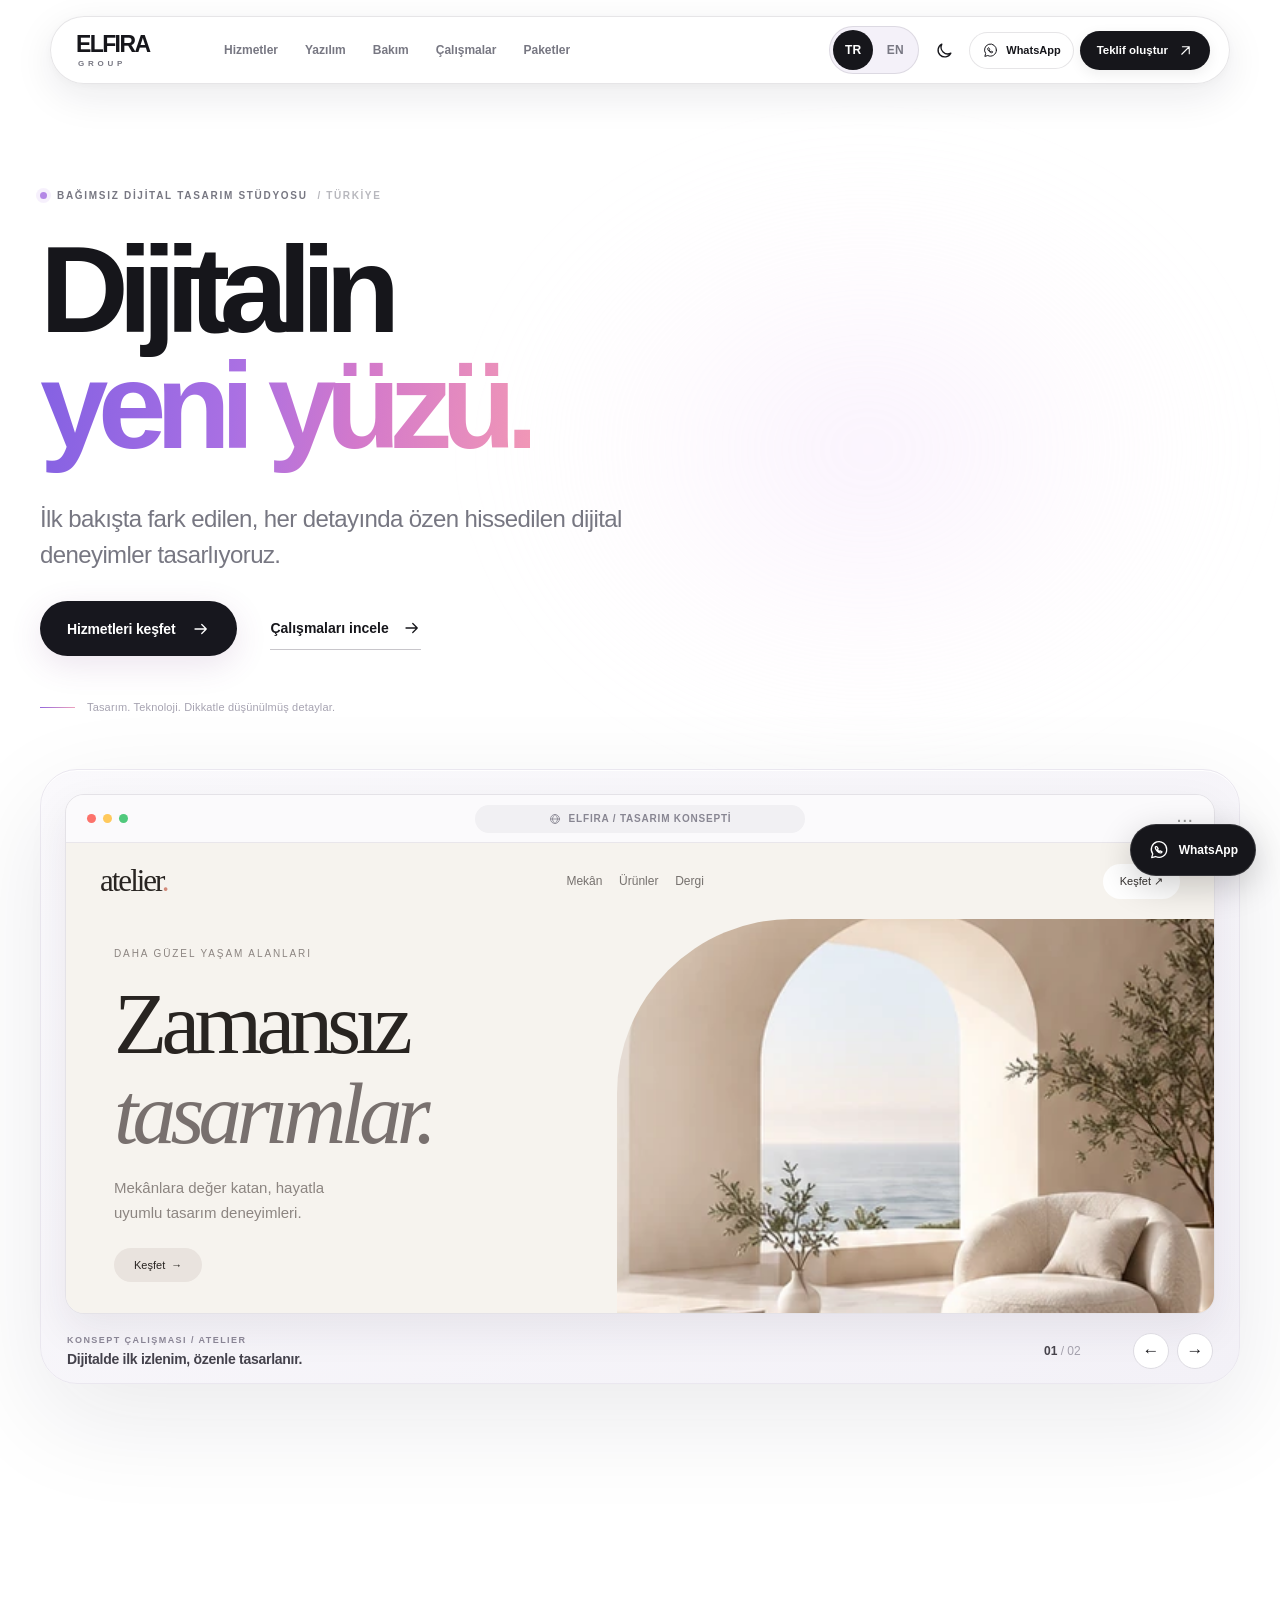
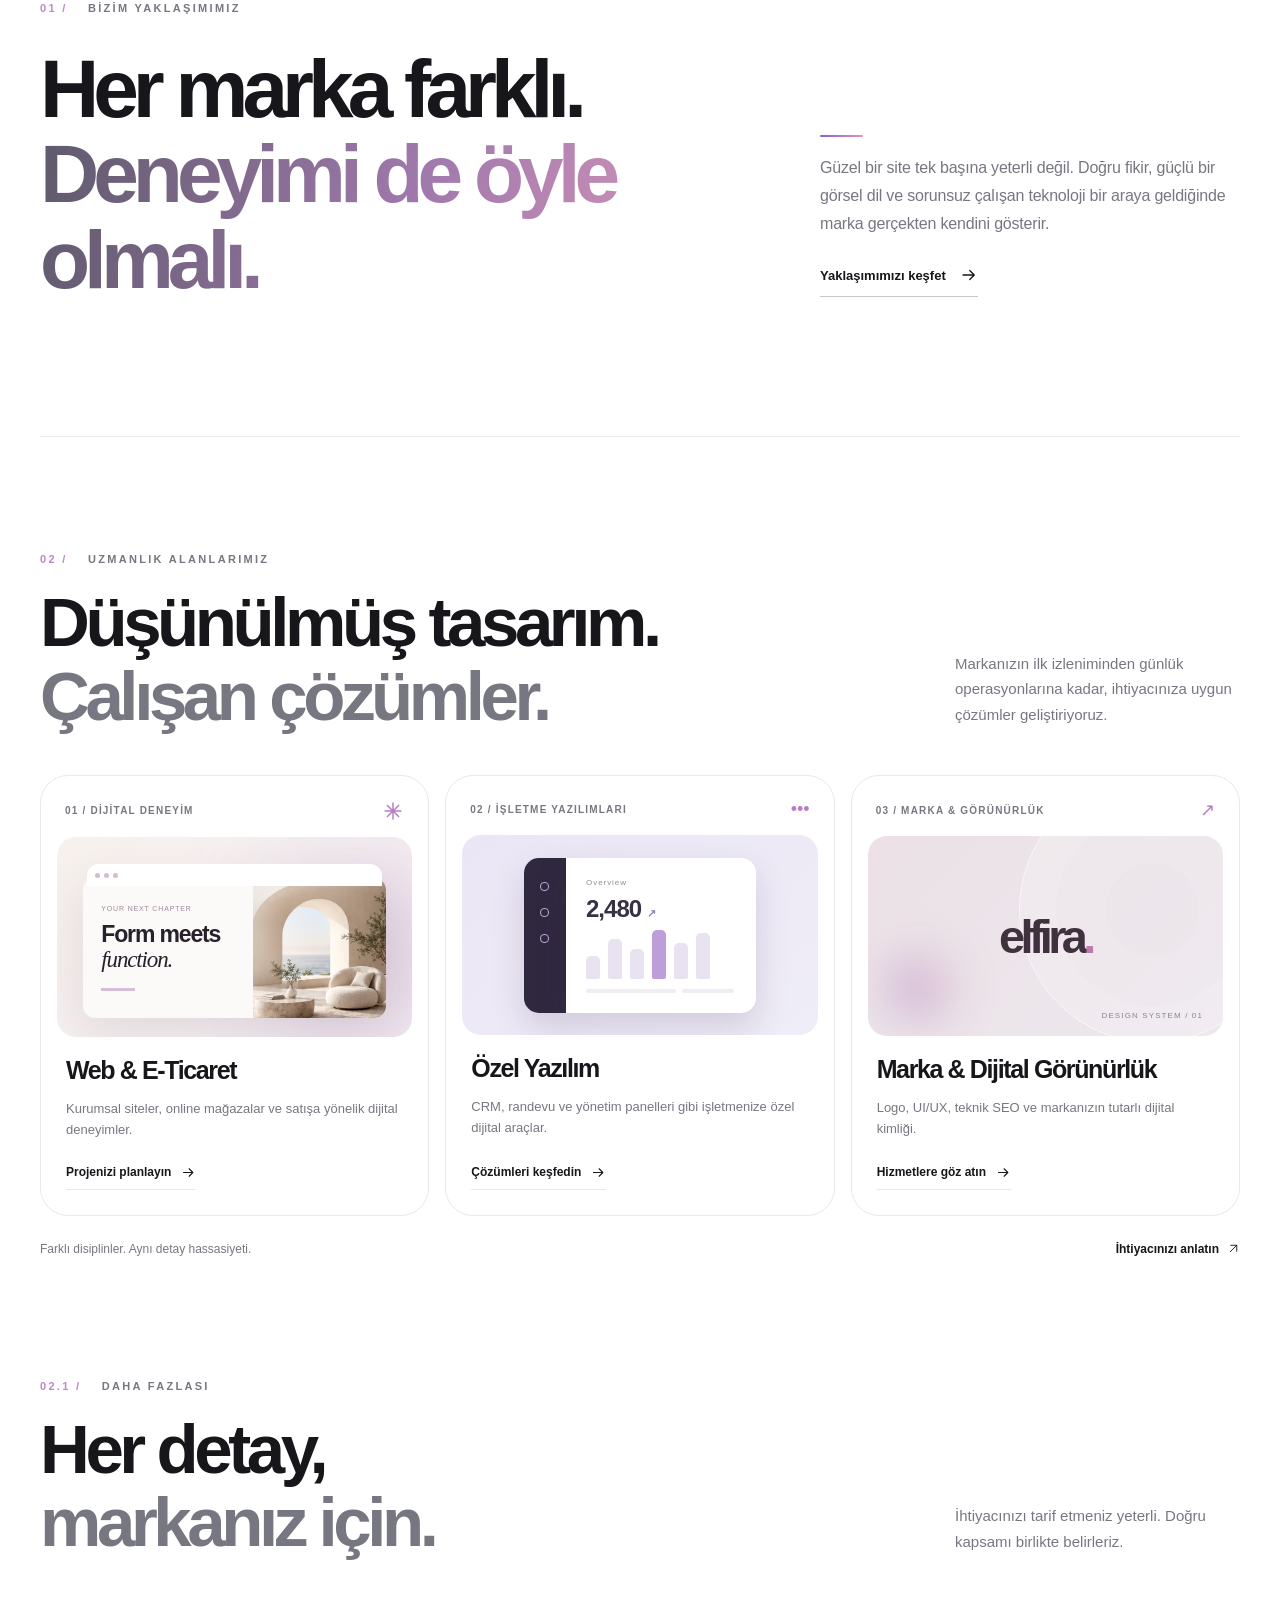
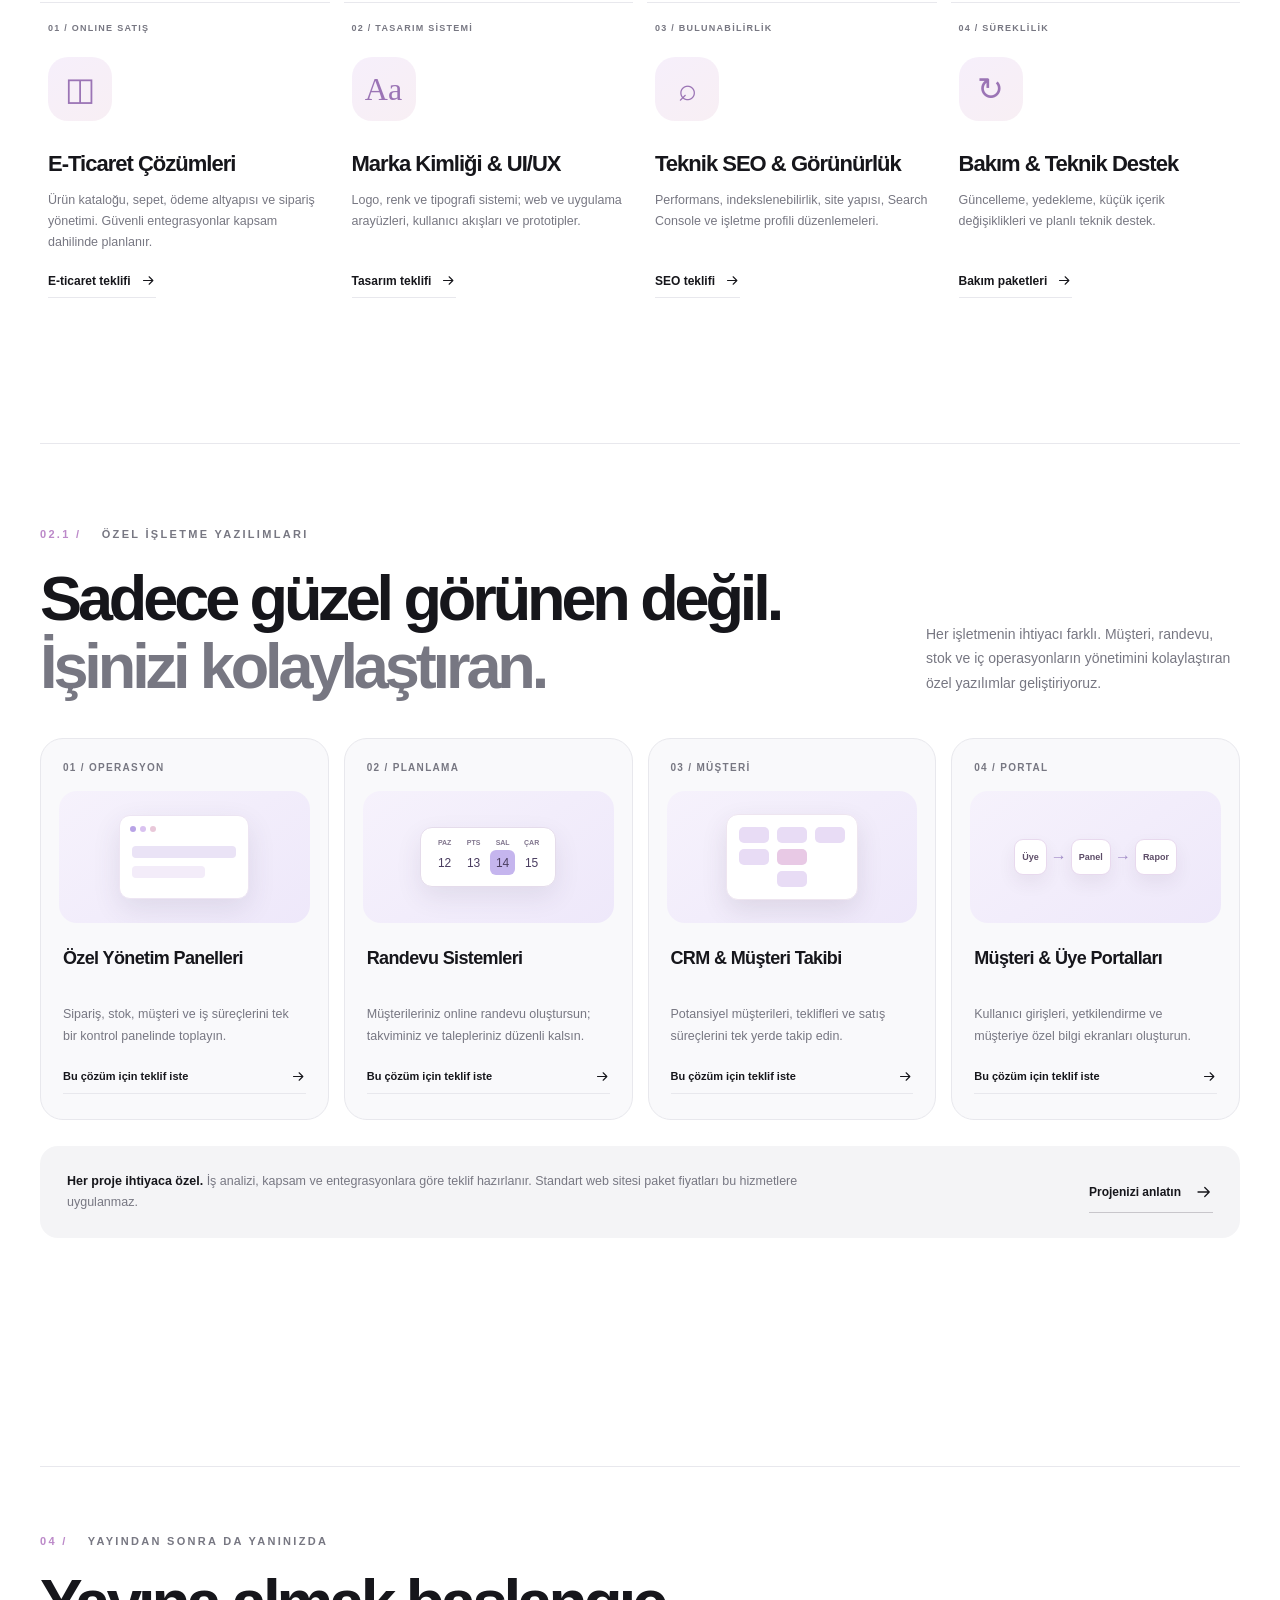
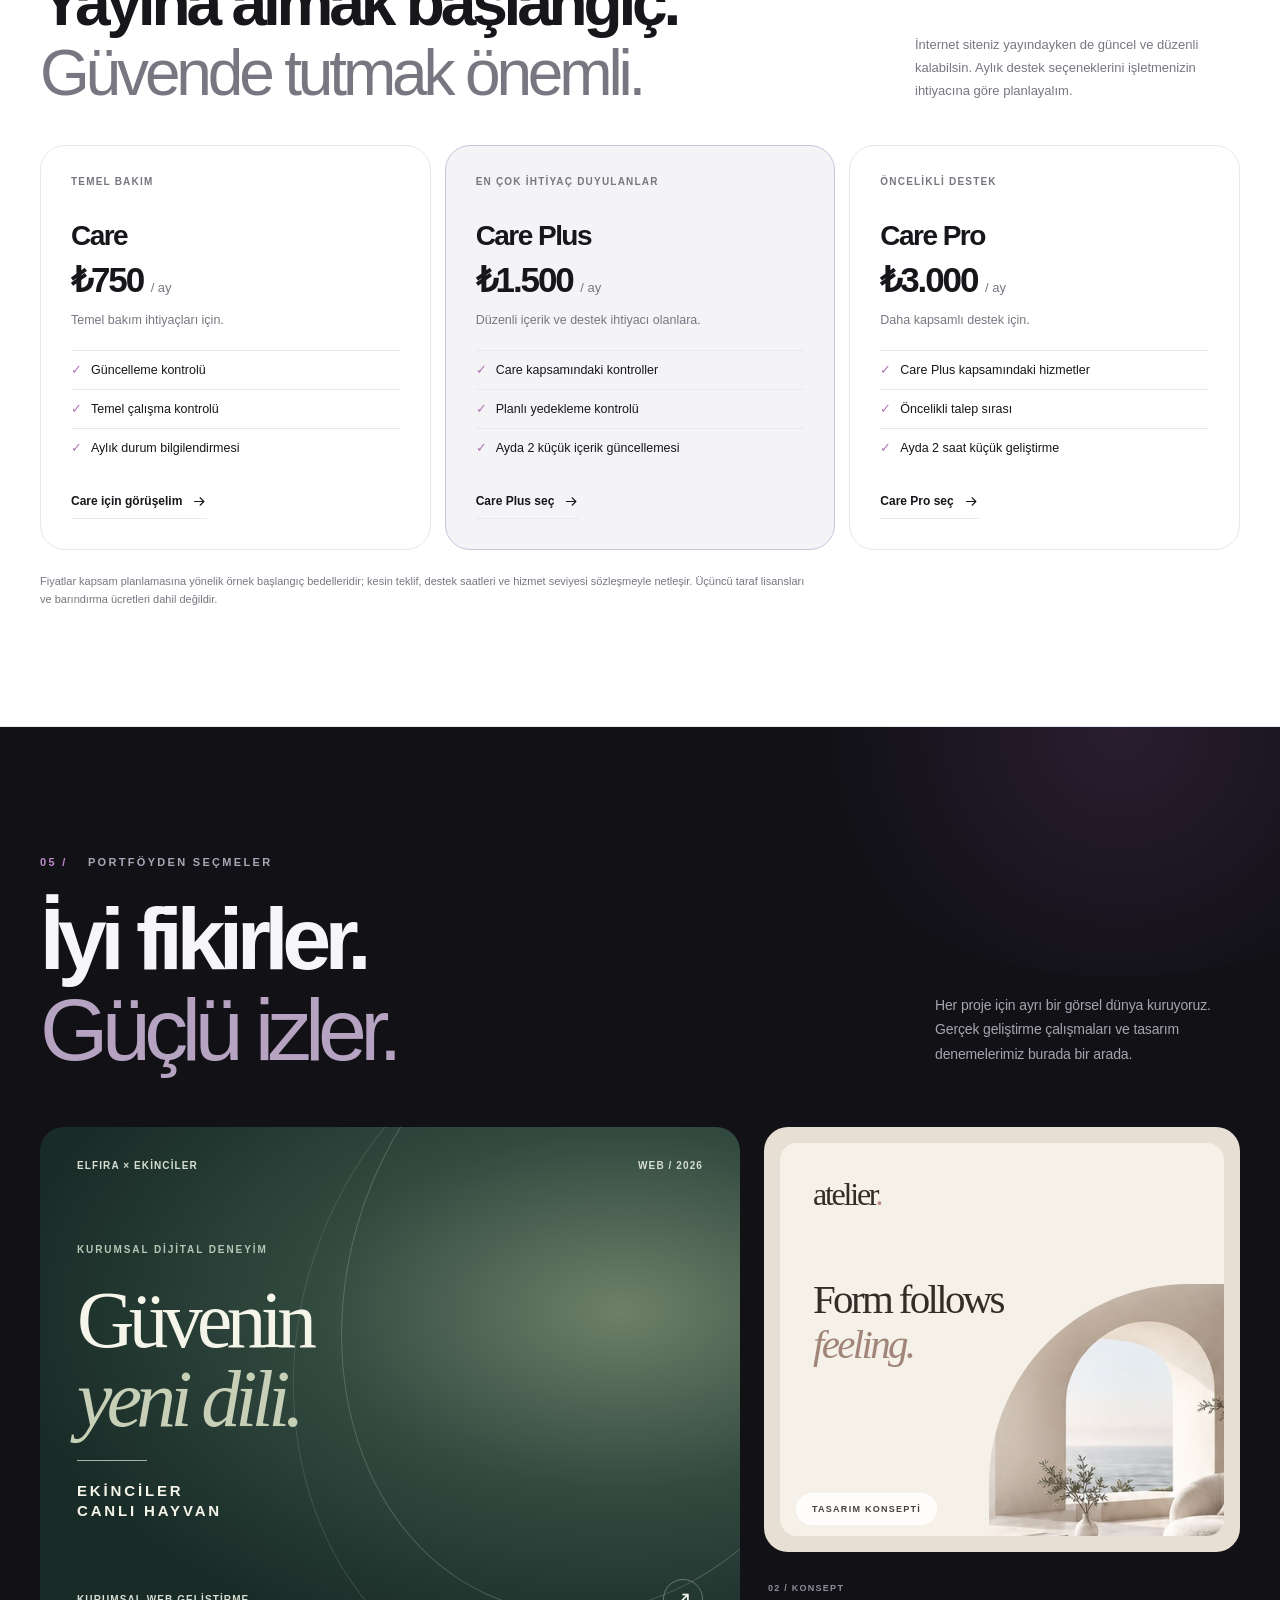
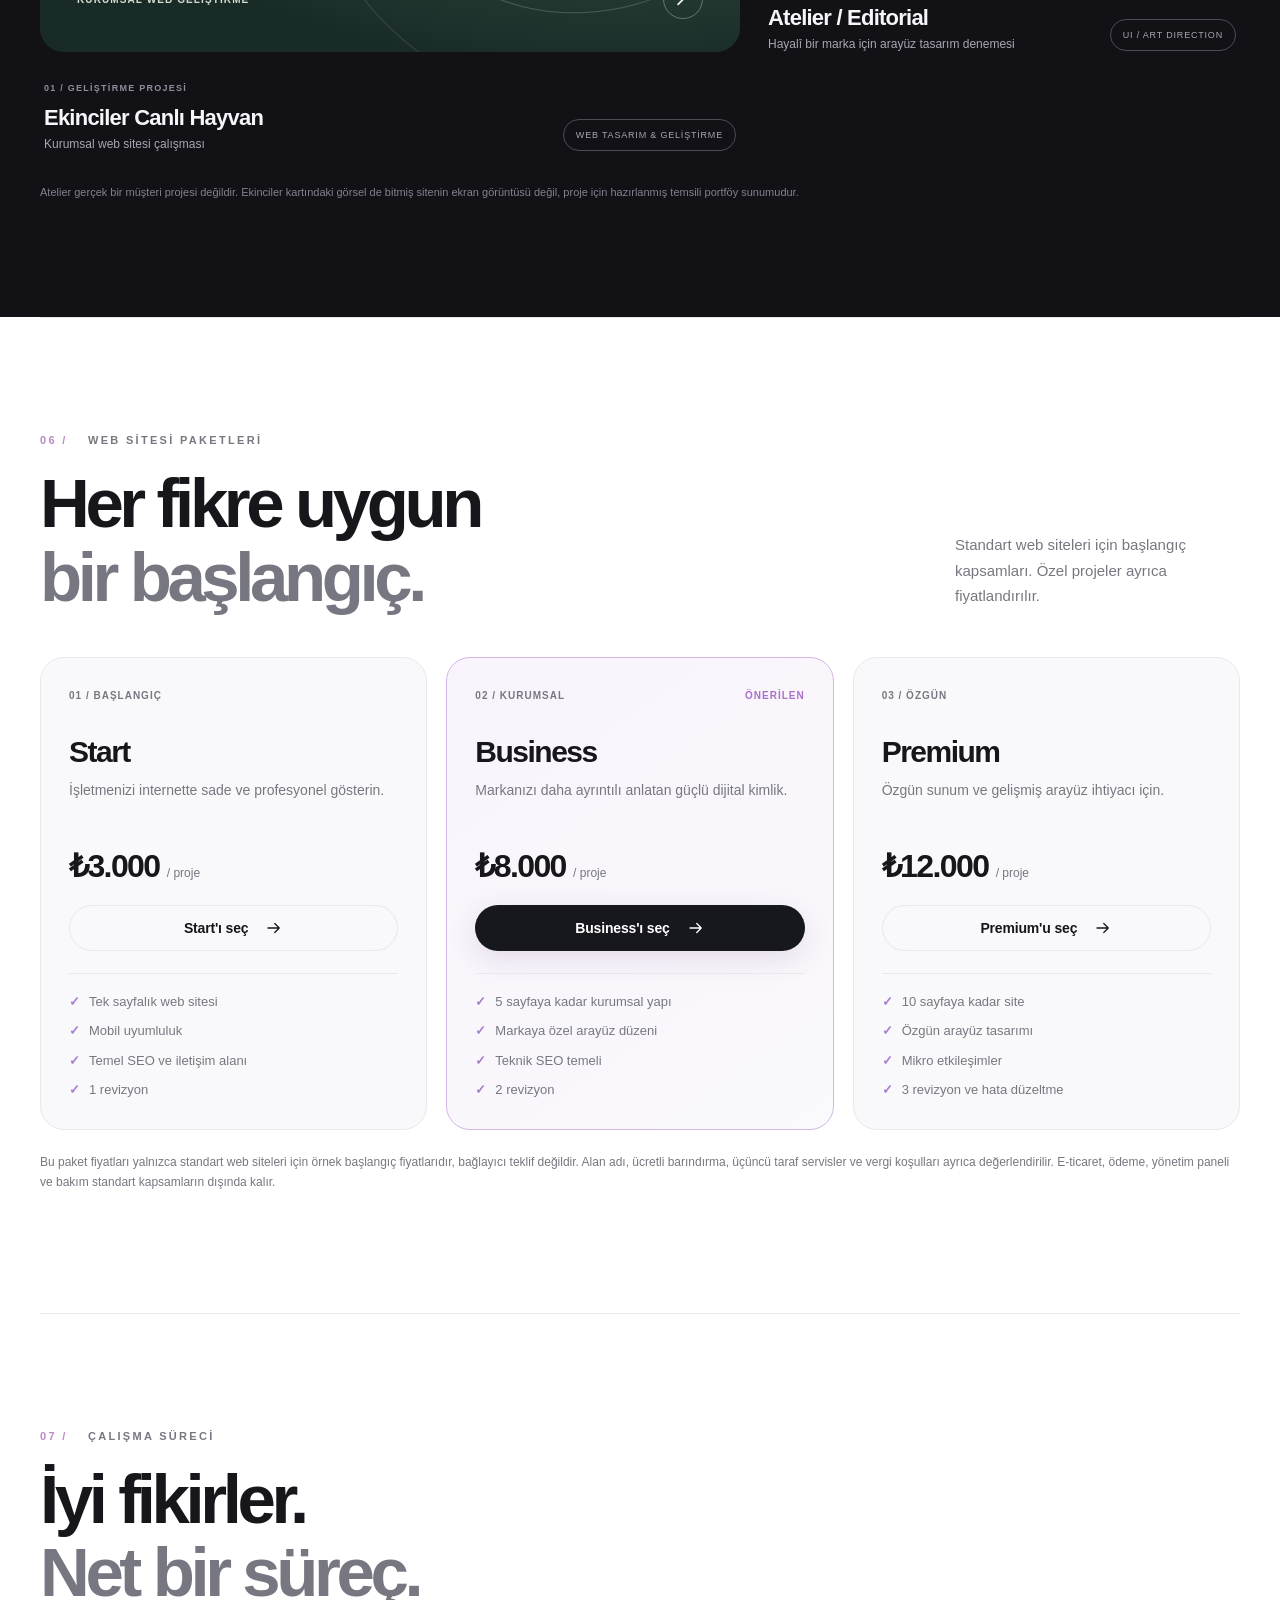
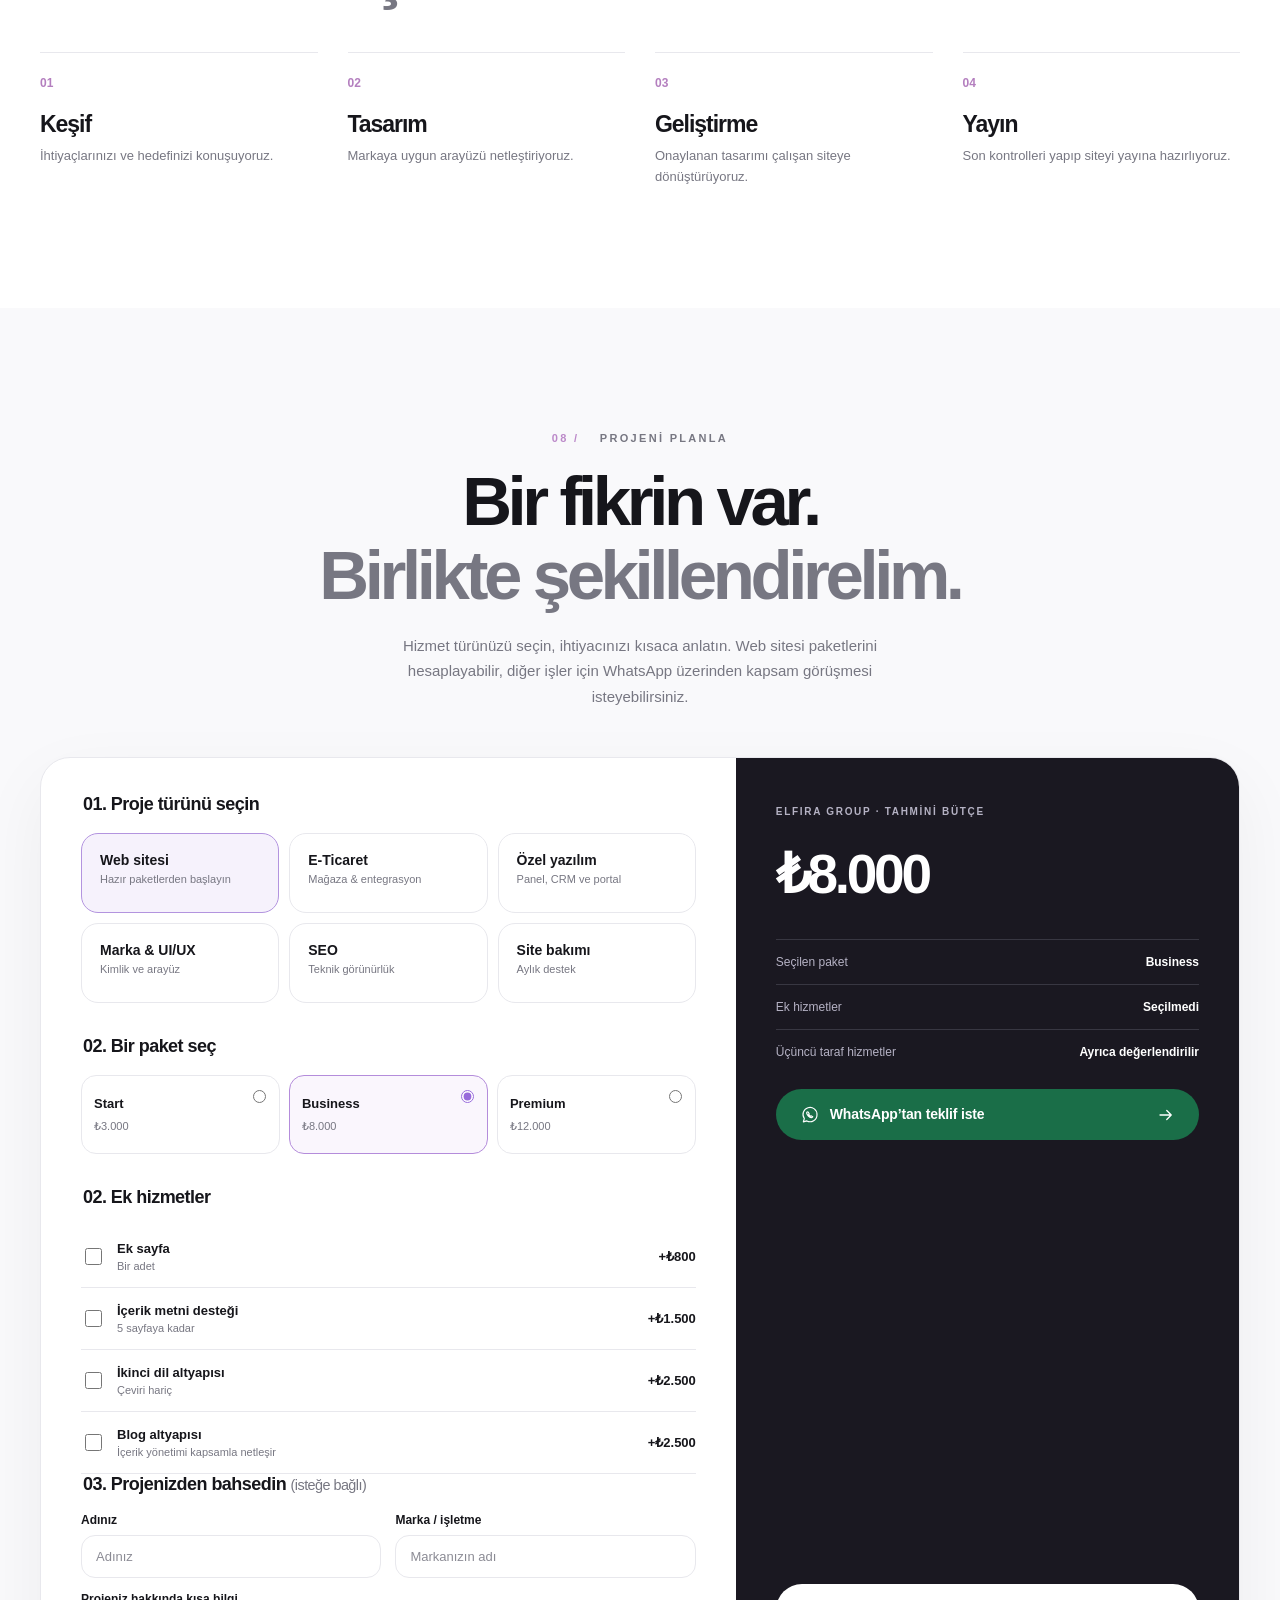
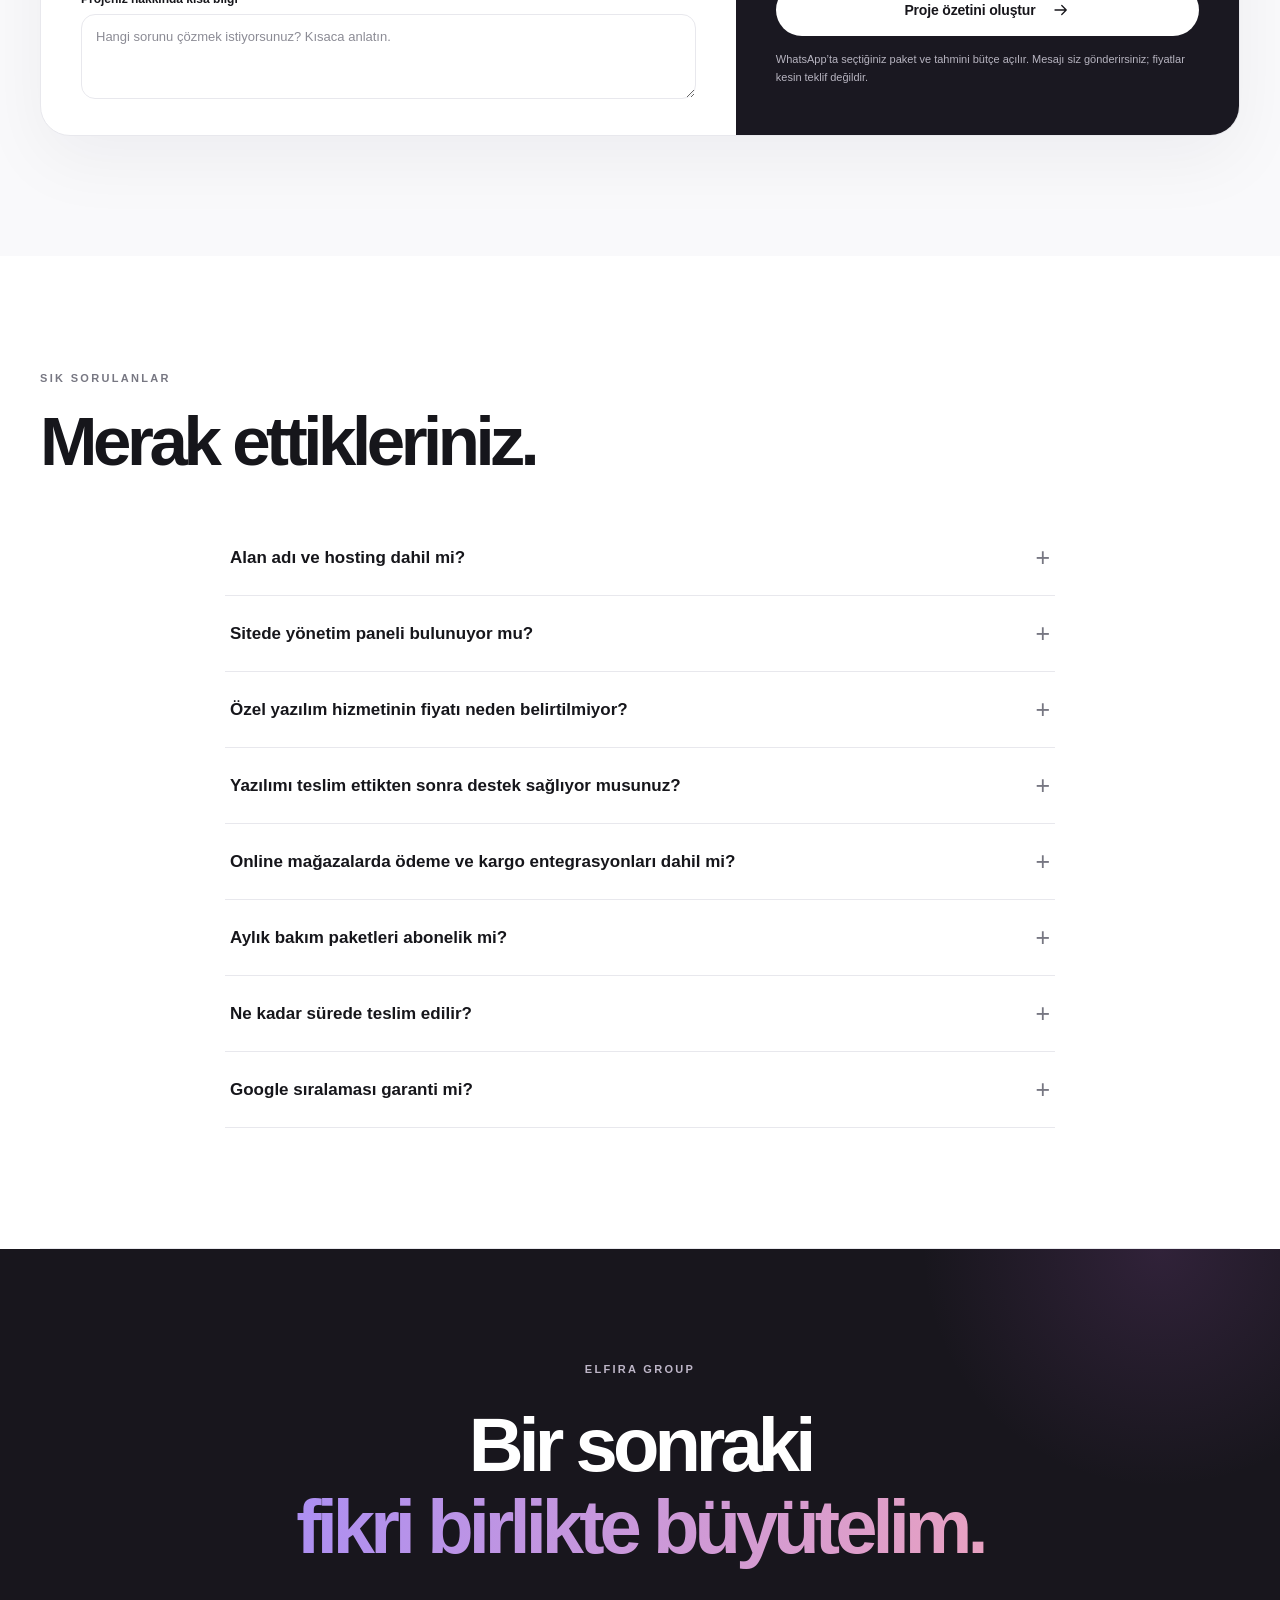
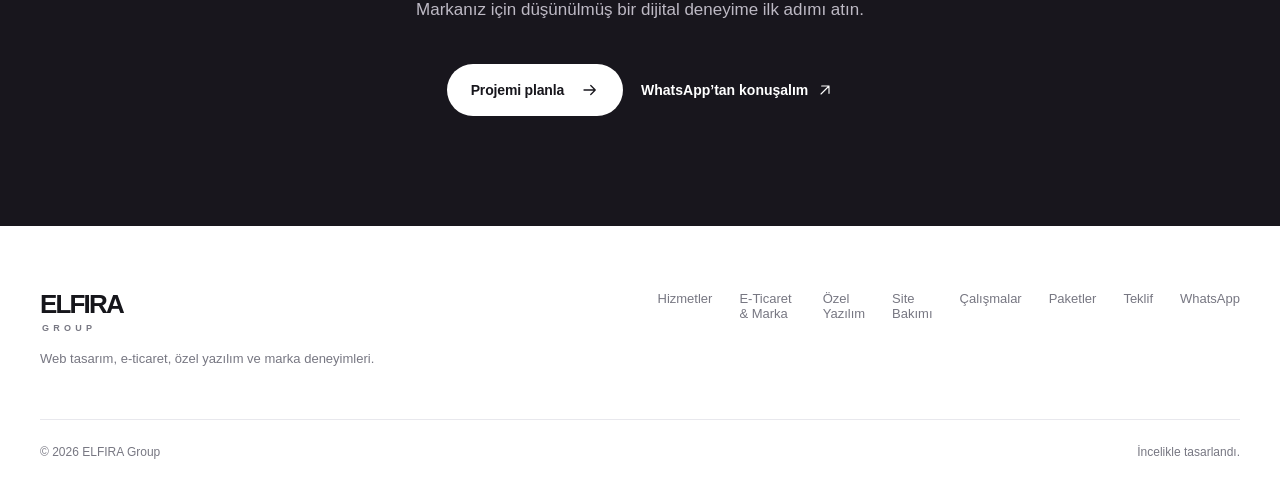
==== commit 725f1f64: "Replace iOS emoji glyph with native SVG service icon (index.html)" ====
--- a/index.html
+++ b/index.html
@@ -104,7 +104,7 @@
     <section class="services section-wrap" id="hizmetler" aria-labelledby="services-title">
       <div class="section-heading"><div><span class="eyebrow"><span class="section-index">02 /</span> UZMANLIK ALANLARIMIZ</span><h2 id="services-title">Düşünülmüş tasarım.<br><em>Çalışan çözümler.</em></h2></div><p>Markanızın ilk izleniminden günlük operasyonlarına kadar, ihtiyacınıza uygun çözümler geliştiriyoruz.</p></div>
       <div class="pillar-grid">
-        <article class="pillar pillar-web"><div class="pillar-top"><span>01 / DİJİTAL DENEYİM</span><span class="pillar-asterisk" aria-hidden="true">✳</span></div><div class="pillar-illustration website-panel" aria-hidden="true"><div class="panel-bar"><i></i><i></i><i></i></div><div class="panel-content"><div><small>YOUR NEXT CHAPTER</small><strong>Form meets<br><em>function.</em></strong><span></span></div><div class="panel-image"></div></div></div><div class="pillar-bottom"><h3>Web & E-Ticaret</h3><p>Kurumsal siteler, online mağazalar ve satışa yönelik dijital deneyimler.</p><a class="pillar-link choose-kind" data-kind="commerce" href="#teklif">Projenizi planlayın <svg><use href="#arrow"/></svg></a></div></article>
+        <article class="pillar pillar-web"><div class="pillar-top"><span>01 / DİJİTAL DENEYİM</span><span class="pillar-asterisk" aria-hidden="true"><svg viewBox="0 0 24 24" focusable="false" aria-hidden="true"><path d="M12 2.5v19M2.5 12h19M5.3 5.3l13.4 13.4M18.7 5.3 5.3 18.7"/></svg></span></div><div class="pillar-illustration website-panel" aria-hidden="true"><div class="panel-bar"><i></i><i></i><i></i></div><div class="panel-content"><div><small>YOUR NEXT CHAPTER</small><strong>Form meets<br><em>function.</em></strong><span></span></div><div class="panel-image"></div></div></div><div class="pillar-bottom"><h3>Web & E-Ticaret</h3><p>Kurumsal siteler, online mağazalar ve satışa yönelik dijital deneyimler.</p><a class="pillar-link choose-kind" data-kind="commerce" href="#teklif">Projenizi planlayın <svg><use href="#arrow"/></svg></a></div></article>
         <article class="pillar pillar-software"><div class="pillar-top"><span>02 / İŞLETME YAZILIMLARI</span><span class="pillar-mark" aria-hidden="true">•••</span></div><div class="pillar-illustration interface-panel" aria-hidden="true"><div class="interface-sidebar"><i></i><i></i><i></i></div><div class="interface-main"><span>Overview</span><strong>2,480 <small>↗</small></strong><div class="interface-chart"><i></i><i></i><i></i><i></i><i></i><i></i></div><div class="interface-bars"><span></span><span></span></div></div></div><div class="pillar-bottom"><h3>Özel Yazılım</h3><p>CRM, randevu ve yönetim panelleri gibi işletmenize özel dijital araçlar.</p><a class="pillar-link choose-kind" data-kind="software" href="#teklif">Çözümleri keşfedin <svg><use href="#arrow"/></svg></a></div></article>
         <article class="pillar pillar-brand"><div class="pillar-top"><span>03 / MARKA & GÖRÜNÜRLÜK</span><span class="pillar-mark" aria-hidden="true">↗</span></div><div class="pillar-illustration identity-panel" aria-hidden="true"><span class="identity-circ"></span><b>elfira<span>.</span></b><small>DESIGN SYSTEM / 01</small></div><div class="pillar-bottom"><h3>Marka & Dijital Görünürlük</h3><p>Logo, UI/UX, teknik SEO ve markanızın tutarlı dijital kimliği.</p><a class="pillar-link choose-kind" data-kind="identity" href="#teklif">Hizmetlere göz atın <svg><use href="#arrow"/></svg></a></div></article>
       </div>
--- a/assets/language.css
+++ b/assets/language.css
@@ -1,7 +1,48 @@
-/* Compact language switch for the floating dock; stays visible on mobile. */
-.site-header .language-switch{display:inline-flex;align-items:center;gap:2px;padding:3px;border:1px solid var(--dock-border);border-radius:99px;background:var(--dock-hover);flex:none;white-space:nowrap}
-.site-header .language-switch a{display:inline-flex;align-items:center;justify-content:center;min-width:30px;min-height:29px;padding:3px 5px;border-radius:99px;font-size:10px;font-weight:700;letter-spacing:.02em;color:var(--muted)}
+/* ELFIRA Group — bilingual navigation and mobile readability.
+   Language options are real page links (work without JavaScript). */
+.site-header .language-switch{
+  position:relative;z-index:3;display:inline-flex;align-items:center;gap:2px;
+  padding:3px;border:1px solid var(--dock-border);border-radius:999px;
+  background:var(--dock-hover);flex:none;white-space:nowrap;isolation:isolate;
+}
+.site-header .language-switch a{
+  position:relative;z-index:1;display:inline-flex;align-items:center;justify-content:center;
+  min-width:40px;min-height:40px;padding:0 8px;border-radius:999px;
+  font-size:12px;line-height:1;font-weight:740;letter-spacing:.02em;
+  text-decoration:none;color:var(--muted);cursor:pointer;
+  pointer-events:auto;touch-action:manipulation;
+  -webkit-tap-highlight-color:transparent;
+}
 .site-header .language-switch a.active{background:var(--ink);color:var(--bg)}
+.site-header .language-switch a:not(.active):active{background:var(--soft);color:var(--ink)}
 .site-header .language-switch a:focus-visible{outline:2px solid var(--ink);outline-offset:2px}
-@media(max-width:700px){.site-header .language-switch{padding:2px}.site-header .language-switch a{min-width:27px;min-height:27px;font-size:10px}}
-@media(max-width:365px){.site-header .language-switch a{min-width:25px;padding:2px 4px}.site-header .nav-actions{gap:0}}
+
+/* Only the English headline has the long words shown in the mobile screenshot.
+   Let its second line wrap instead of running off-screen. Keep the Turkish design unchanged. */
+html[lang="en"] .hero-text{min-width:0;max-width:100%}
+html[lang="en"] .hero h1{
+  max-width:100%;font-size:clamp(56px,7.5vw,104px);
+  letter-spacing:-.076em;line-height:1.04;
+}
+html[lang="en"] .hero h1 .gradient-title{
+  white-space:normal;overflow-wrap:normal;word-break:normal;
+}
+
+/* Draw the small service motif with a real SVG, not an emoji font glyph. */
+.pillar-asterisk{display:inline-grid;place-items:center;width:23px;height:23px}
+.pillar-asterisk svg{width:20px;height:20px;stroke:currentColor;fill:none;stroke-width:1.8;stroke-linecap:round}
+
+@media(max-width:700px){
+  .site-header .nav-actions{position:relative;z-index:2}
+  .site-header .language-switch{padding:2px;gap:0}
+  .site-header .language-switch a{min-width:40px;min-height:40px;padding:0 7px;font-size:12px}
+  html[lang="en"] .hero h1{font-size:clamp(38px,10.2vw,56px);line-height:1.04;letter-spacing:-.076em}
+}
+@media(max-width:365px){
+  .site-header .nav-container,.site-header.is-condensed .nav-container{padding-left:11px;padding-right:7px;gap:5px}
+  .site-header .brand strong{font-size:18px}
+  .site-header .brand span{font-size:7px}
+  .site-header .language-switch a{min-width:38px;min-height:40px;padding:0 5px}
+  .site-header .icon-button{width:38px;height:40px}
+  html[lang="en"] .hero h1{font-size:clamp(36px,10vw,40px)}
+}
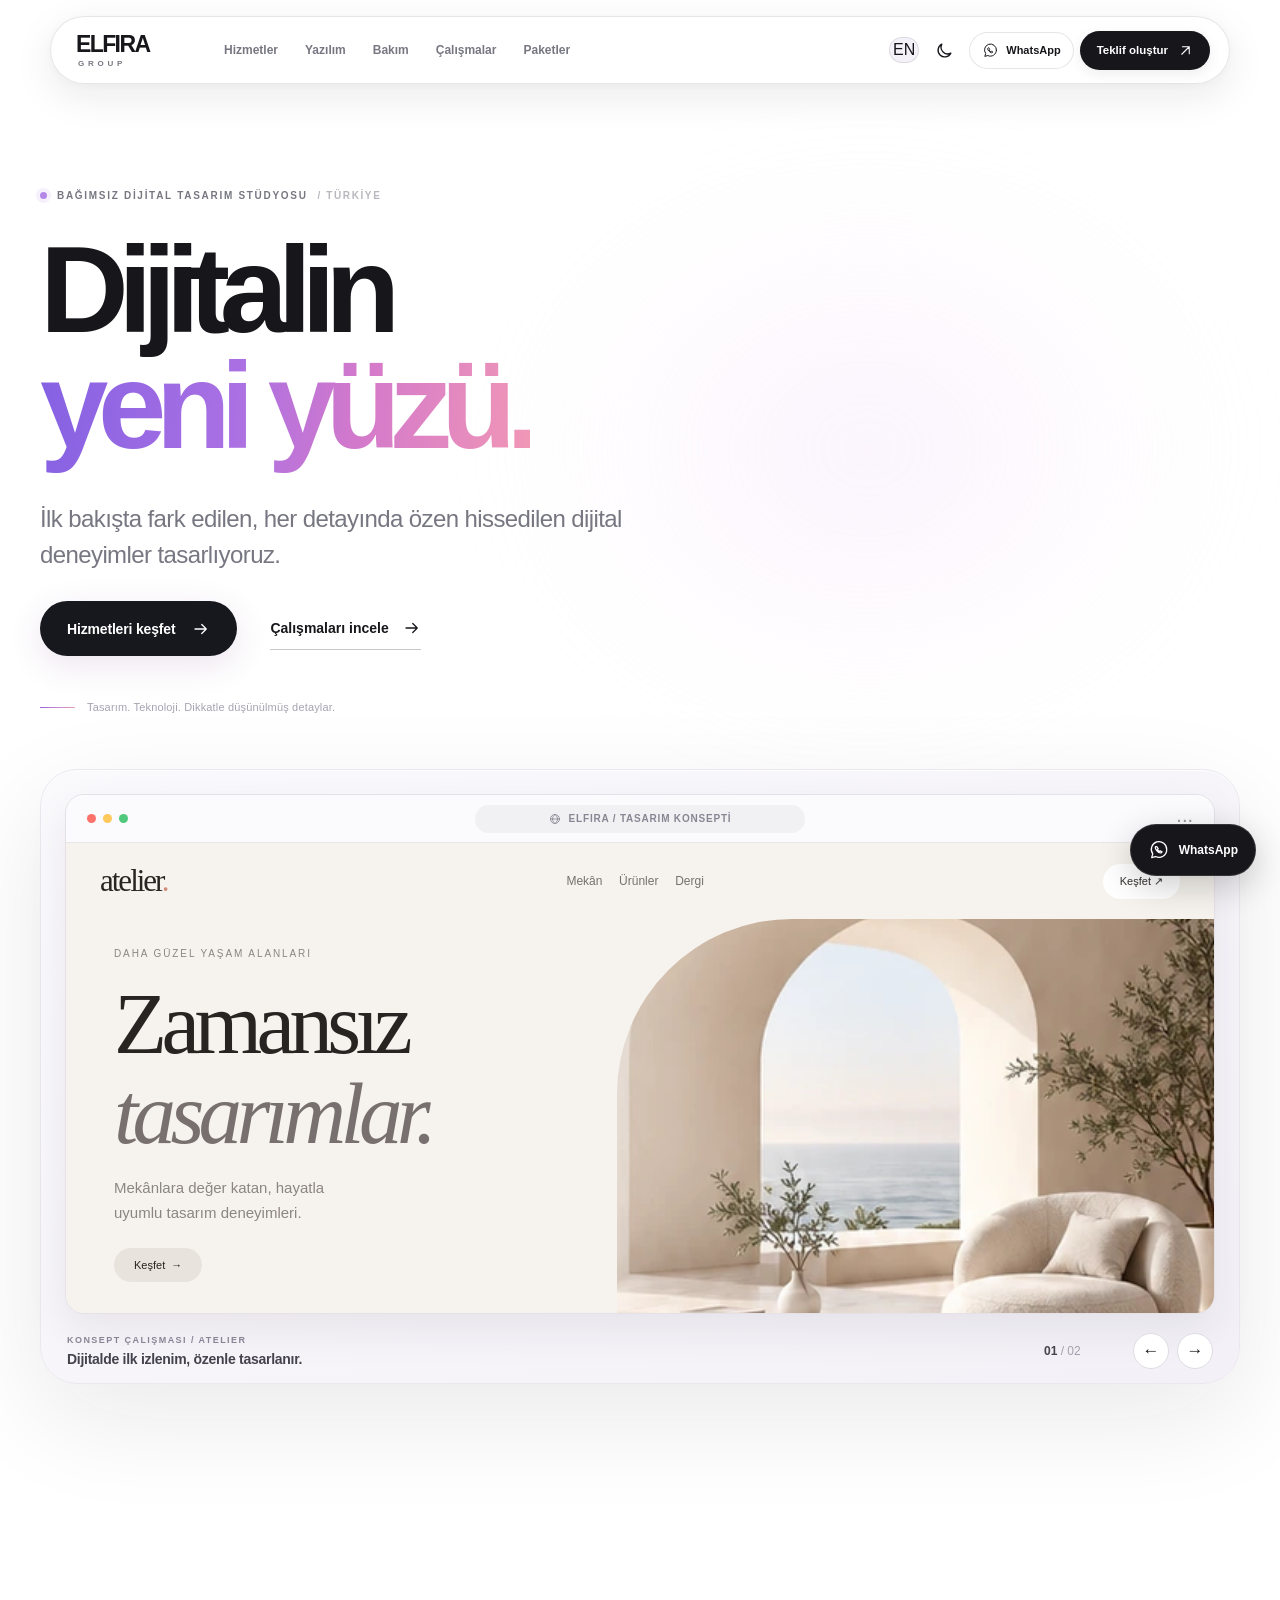
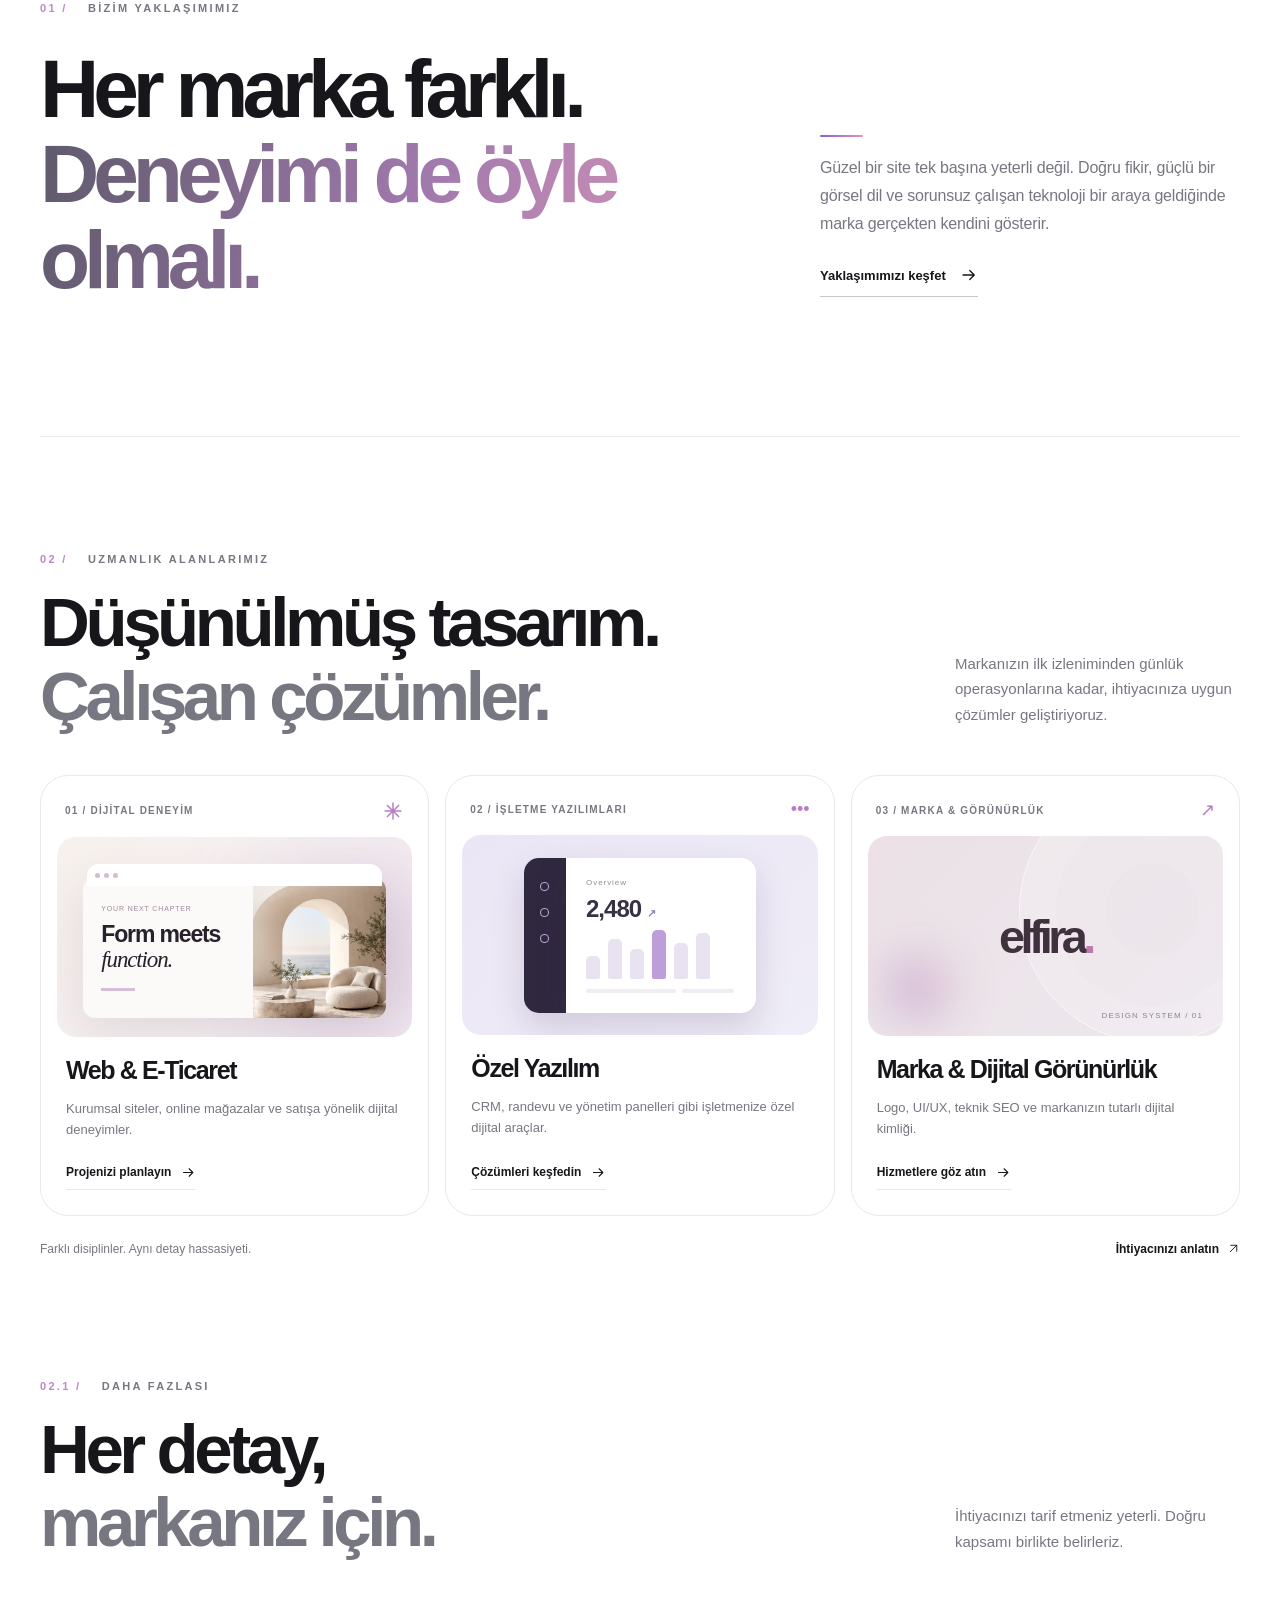
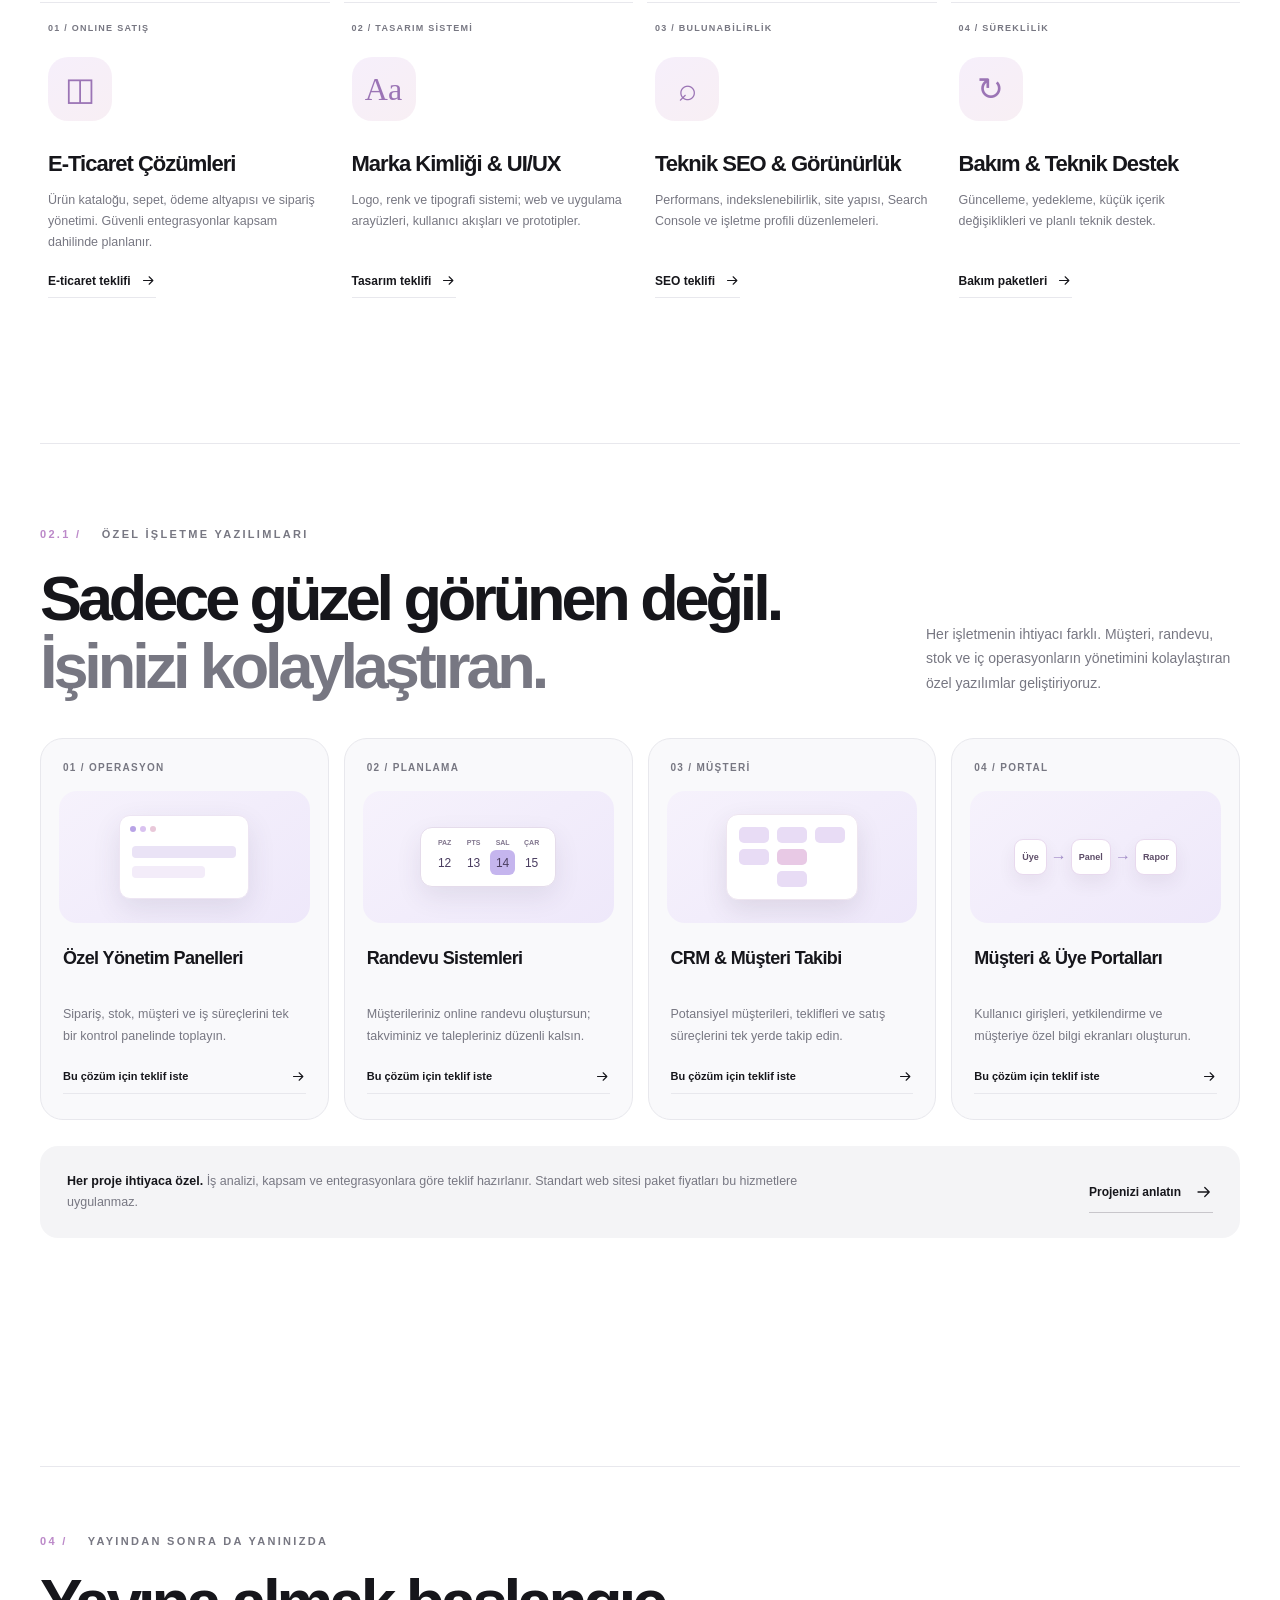
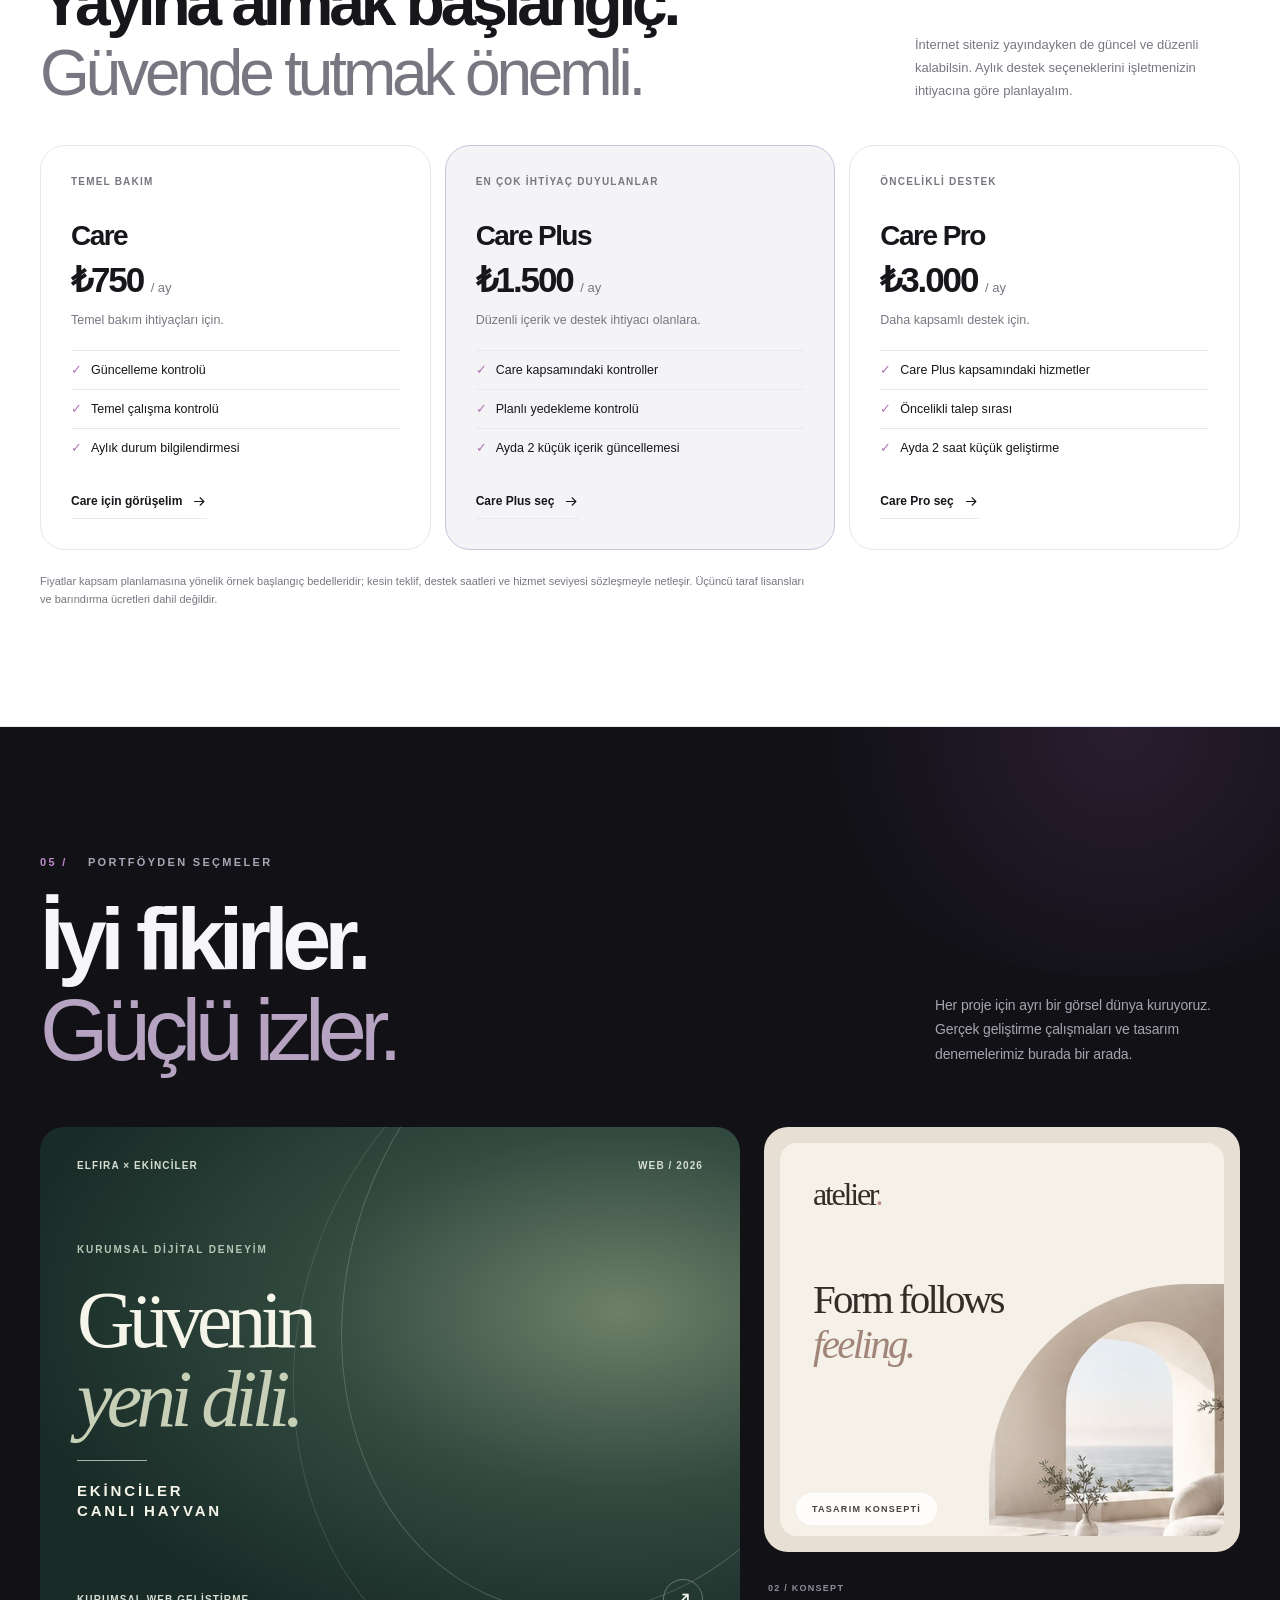
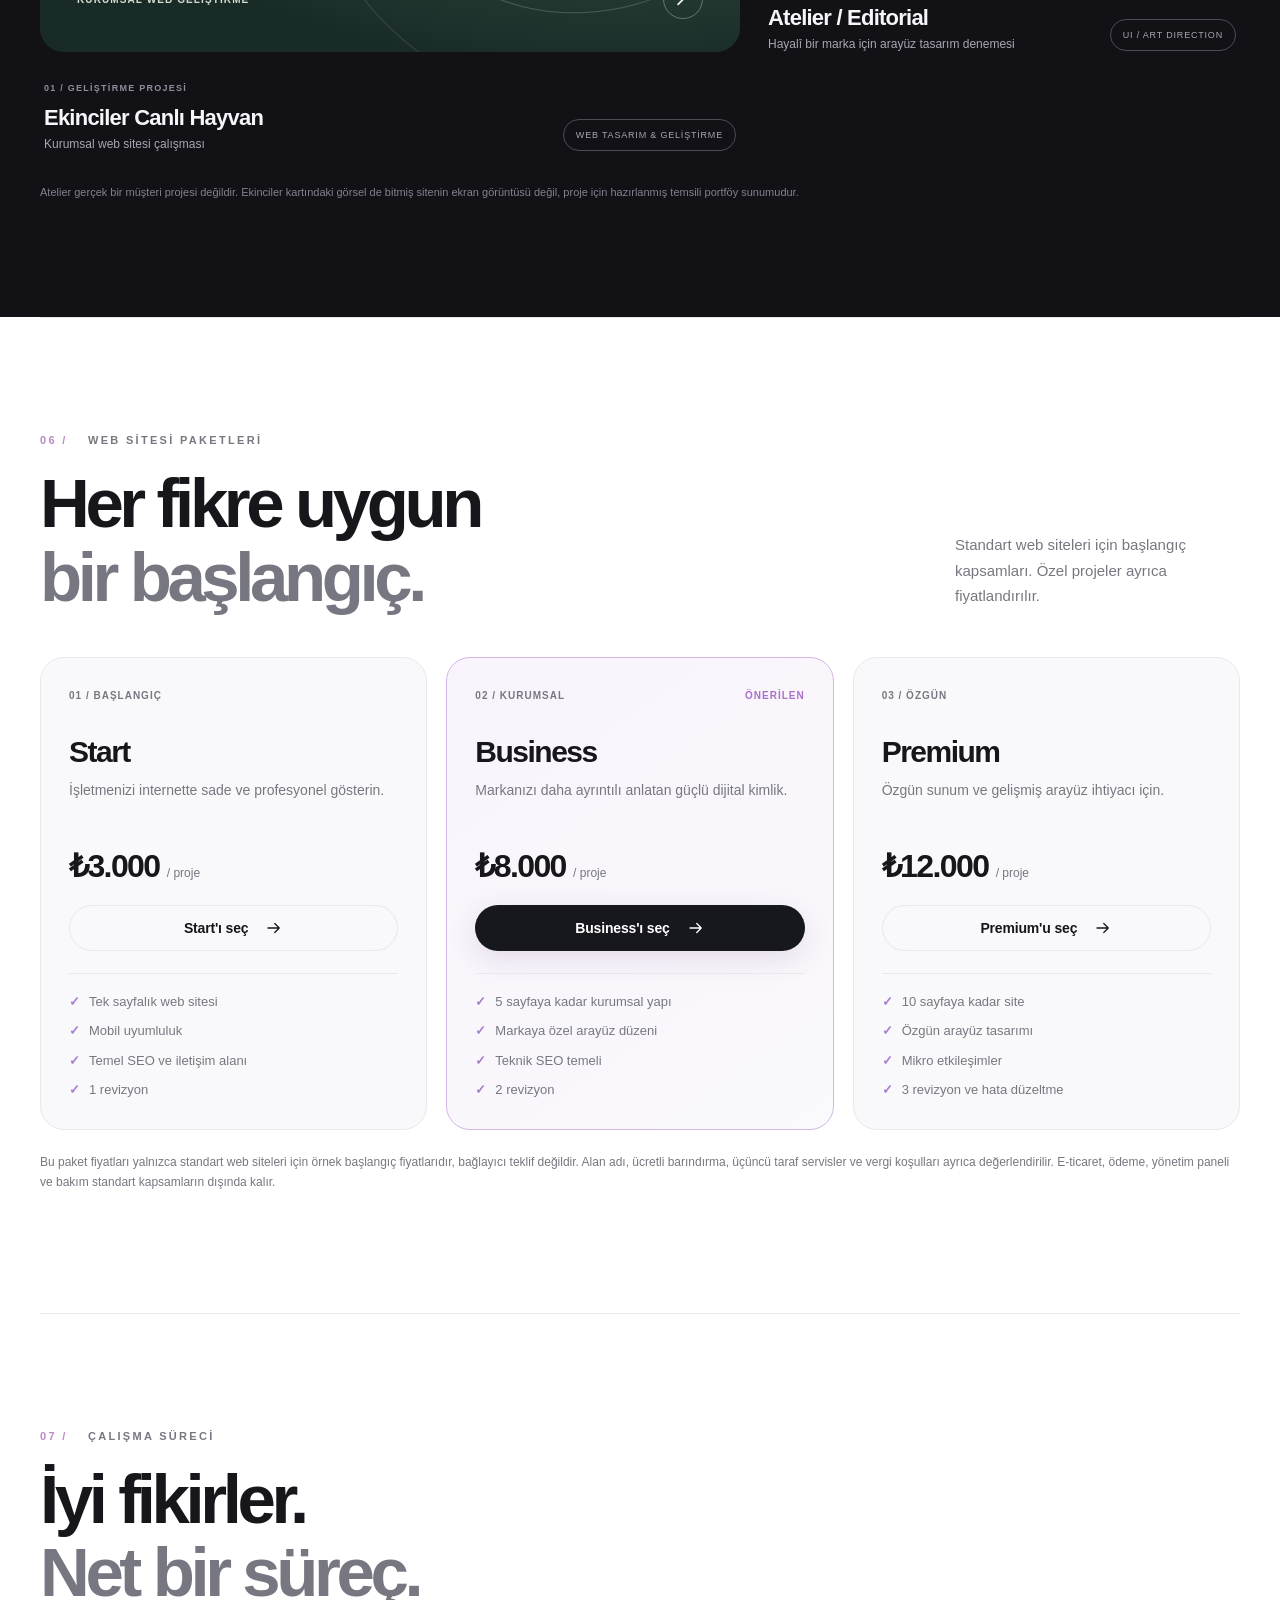
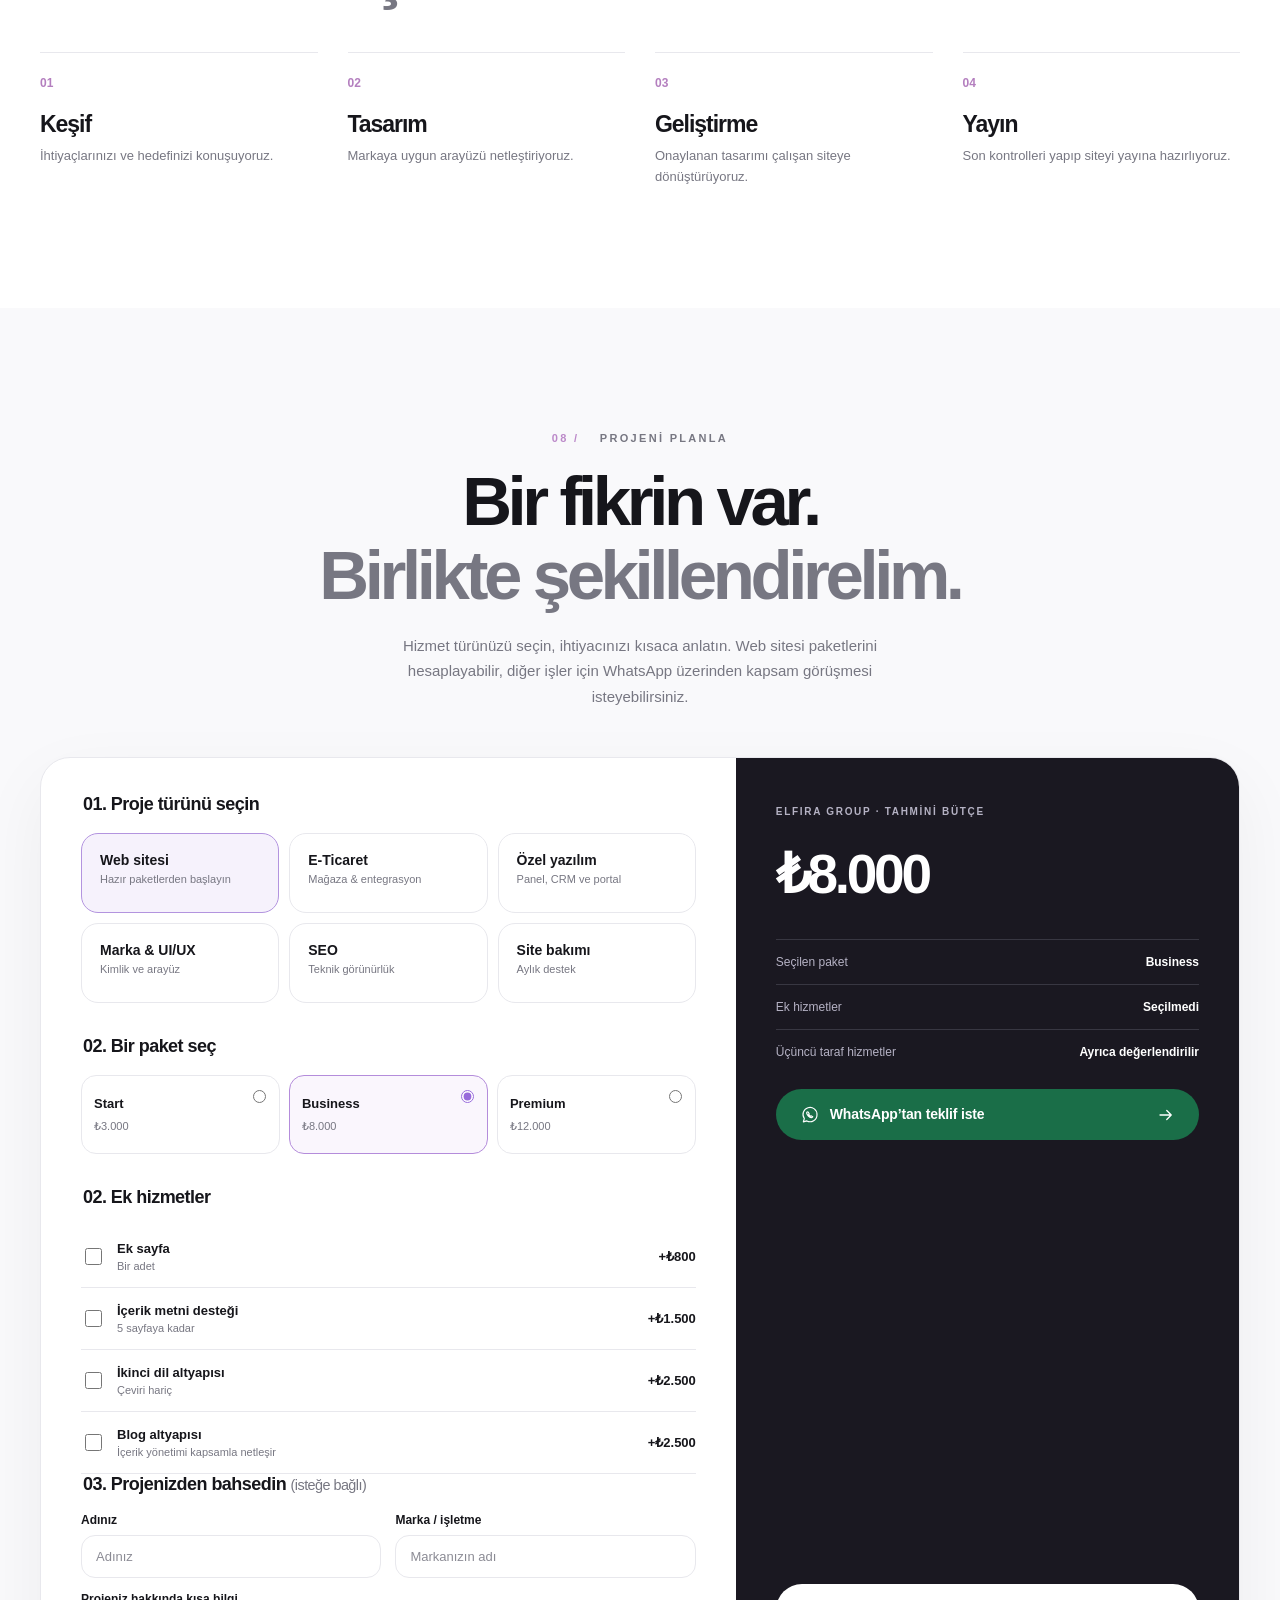
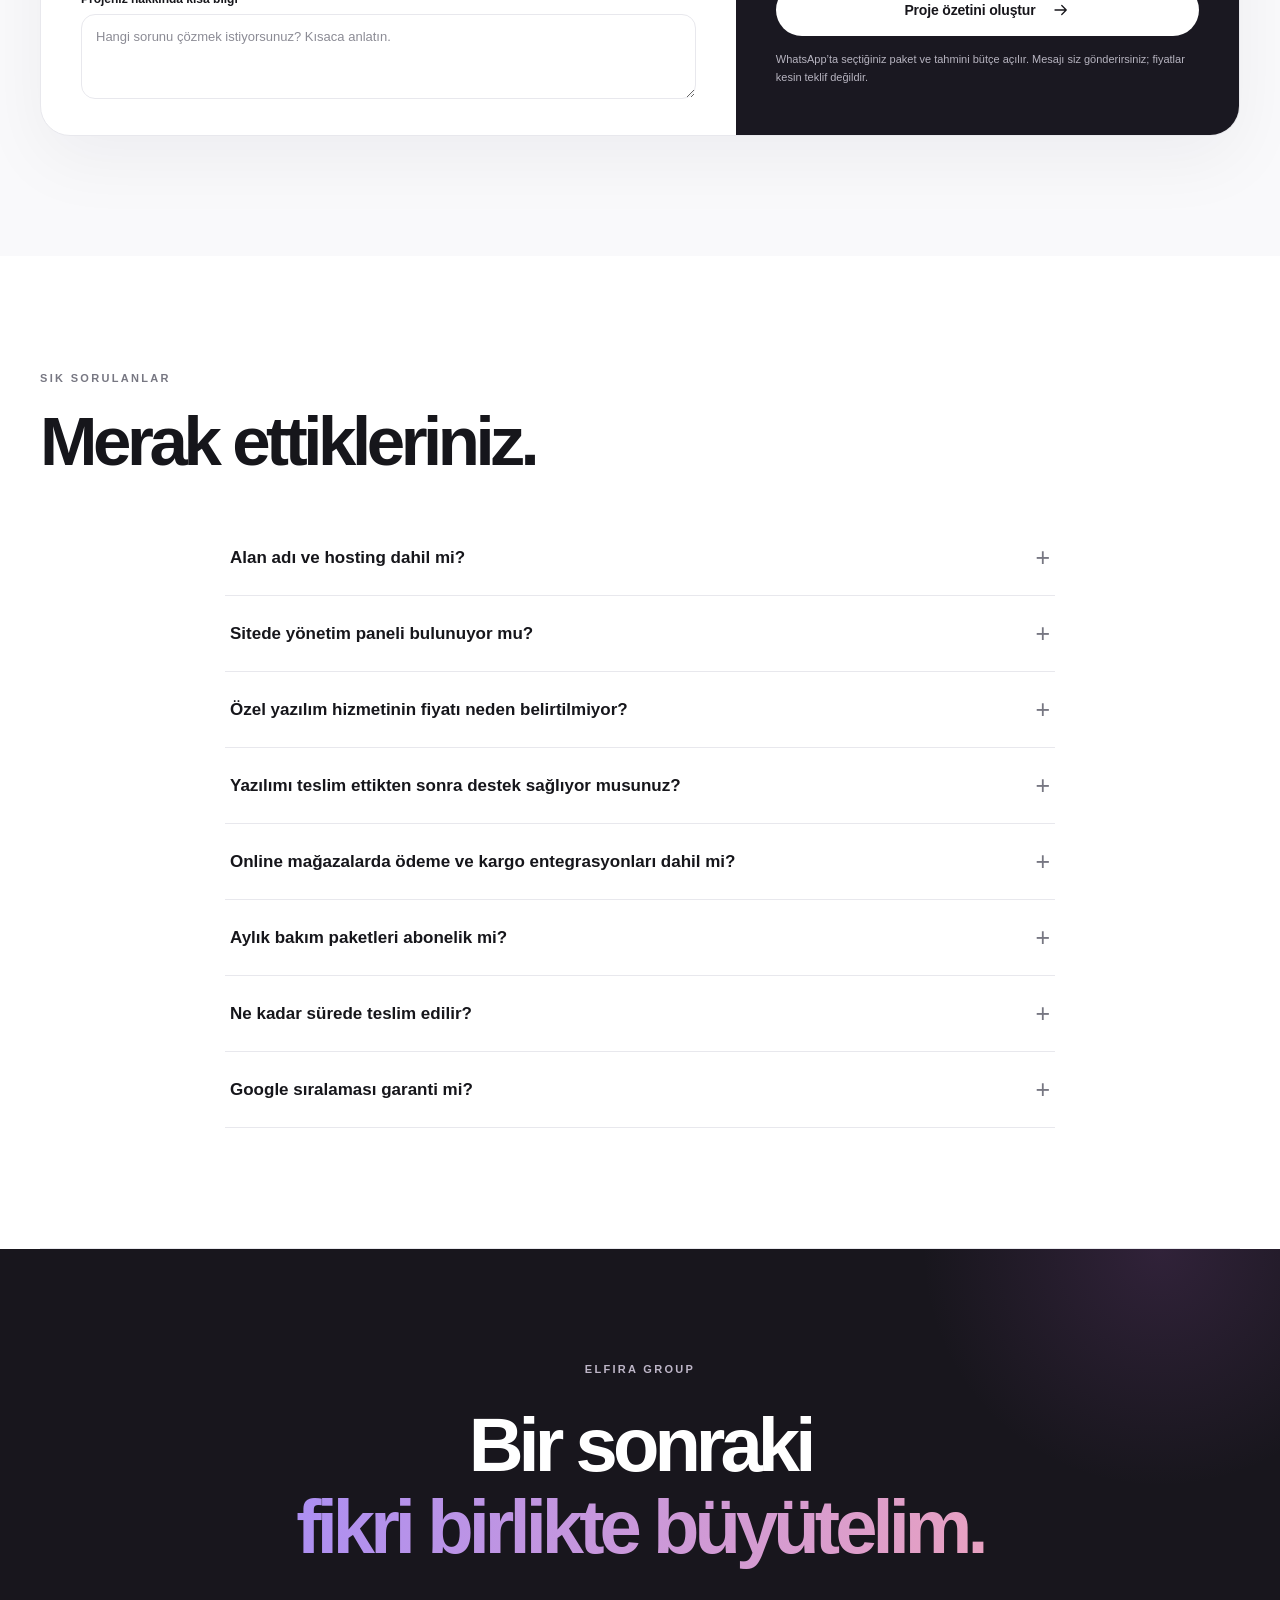
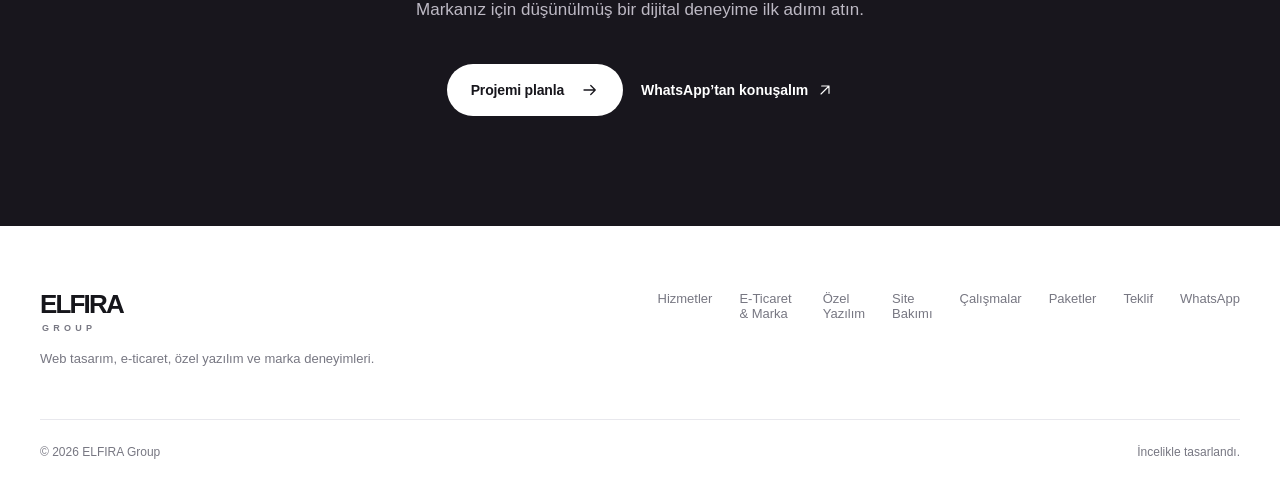
==== commit 7a1e3bec: "Replace TR/EN segmented switch with a single EN language button" ====
--- a/index.html
+++ b/index.html
@@ -32,7 +32,7 @@
   <link rel="stylesheet" href="assets/v8.css">
   <link rel="stylesheet" href="assets/v9.css">
   <link rel="stylesheet" href="assets/dock.css">
-  <link rel="stylesheet" href="assets/language.css">
+  <link rel="stylesheet" href="assets/language.css?v=20261018b">
   <link rel="alternate" hreflang="tr" href="https://elfiragroup.com/">
   <link rel="alternate" hreflang="en" href="https://elfiragroup.com/en/">
   <link rel="alternate" hreflang="x-default" href="https://elfiragroup.com/">
@@ -57,7 +57,7 @@
       <a class="brand" href="#top" aria-label="ELFIRA Group ana sayfa"><strong>ELFIRA</strong><span>GROUP</span></a>
       <nav class="nav-desktop" aria-label="Ana menü"><a href="#hizmetler">Hizmetler</a><a href="#yazilim">Yazılım</a><a href="#bakim">Bakım</a><a href="#calismalar">Çalışmalar</a><a href="#paketler">Paketler</a></nav>
       <div class="nav-actions">
-        <div class="language-switch" role="group" aria-label="Dil seçimi"><a class="active" href="/" lang="tr" aria-current="page">TR</a><a href="/en/" lang="en" hreflang="en" aria-label="English">EN</a></div>
+        <a class="language-switch" href="/en/" lang="en" hreflang="en" aria-label="Switch to English">EN</a>
         <button class="icon-button" id="theme-toggle" type="button" aria-label="Koyu temaya geç"><svg><use href="#moon"/></svg></button>
         <a class="wa-header wa-link" data-wa-kind="general" href="https://wa.me/905374880884" target="_blank" rel="noopener noreferrer"><svg aria-hidden="true" class="whatsapp-symbol" viewBox="0 0 24 24"><path d="M20.4 11.6a8.4 8.4 0 0 1-12.2 7.5L4 20.3l1.2-4.1a8.4 8.4 0 1 1 15.2-4.6Z"/><path d="M8.6 8.3c-.4.3-.7.8-.6 1.4.4 2.3 3.1 5.1 5.5 5.5.5.1 1.1-.3 1.5-.7l.3-.5-2.1-1.1-.8.8a5.8 5.8 0 0 1-2.1-2.1l.8-.8-1.1-2.1-.5-.3Z"/></svg><span>WhatsApp</span></a>
         <a class="nav-cta" href="#teklif">Teklif oluştur <svg><use href="#up-right"/></svg></a>
--- a/assets/language.css
+++ b/assets/language.css
@@ -33,7 +33,8 @@
 .pillar-asterisk svg{width:20px;height:20px;stroke:currentColor;fill:none;stroke-width:1.8;stroke-linecap:round}
 
 @media(max-width:700px){
-  .site-header .nav-actions{position:relative;z-index:2}
+  .site-header .nav-actions{position:relative;z-index:2;gap:2px}
+  .site-header .nav-actions>.icon-button{width:44px;height:44px;touch-action:manipulation;position:relative;z-index:2}
   .site-header .language-switch{padding:2px;gap:0}
   .site-header .language-switch a{min-width:40px;min-height:40px;padding:0 7px;font-size:12px}
   html[lang="en"] .hero h1{font-size:clamp(38px,10.2vw,56px);line-height:1.04;letter-spacing:-.076em}
@@ -43,6 +44,6 @@
   .site-header .brand strong{font-size:18px}
   .site-header .brand span{font-size:7px}
   .site-header .language-switch a{min-width:38px;min-height:40px;padding:0 5px}
-  .site-header .icon-button{width:38px;height:40px}
+  .site-header .nav-actions>.icon-button{width:38px;height:42px}
   html[lang="en"] .hero h1{font-size:clamp(36px,10vw,40px)}
 }
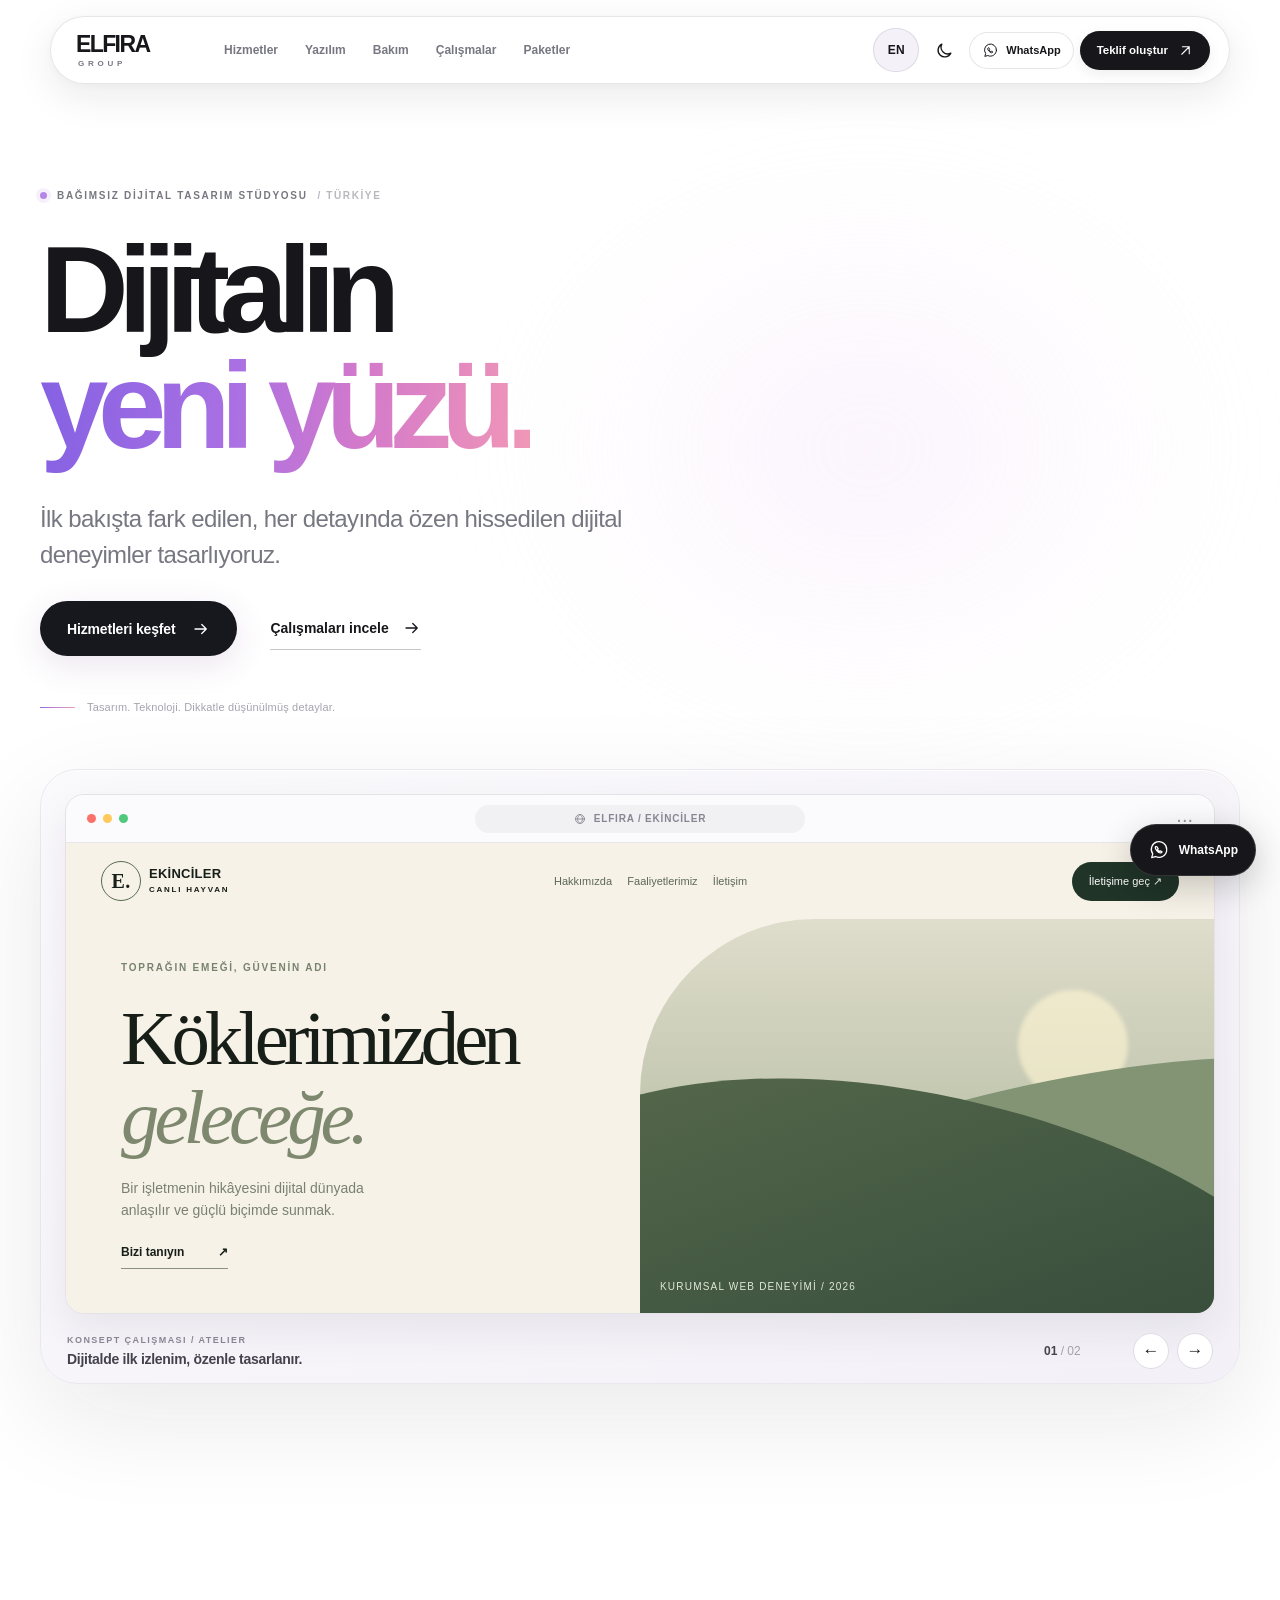
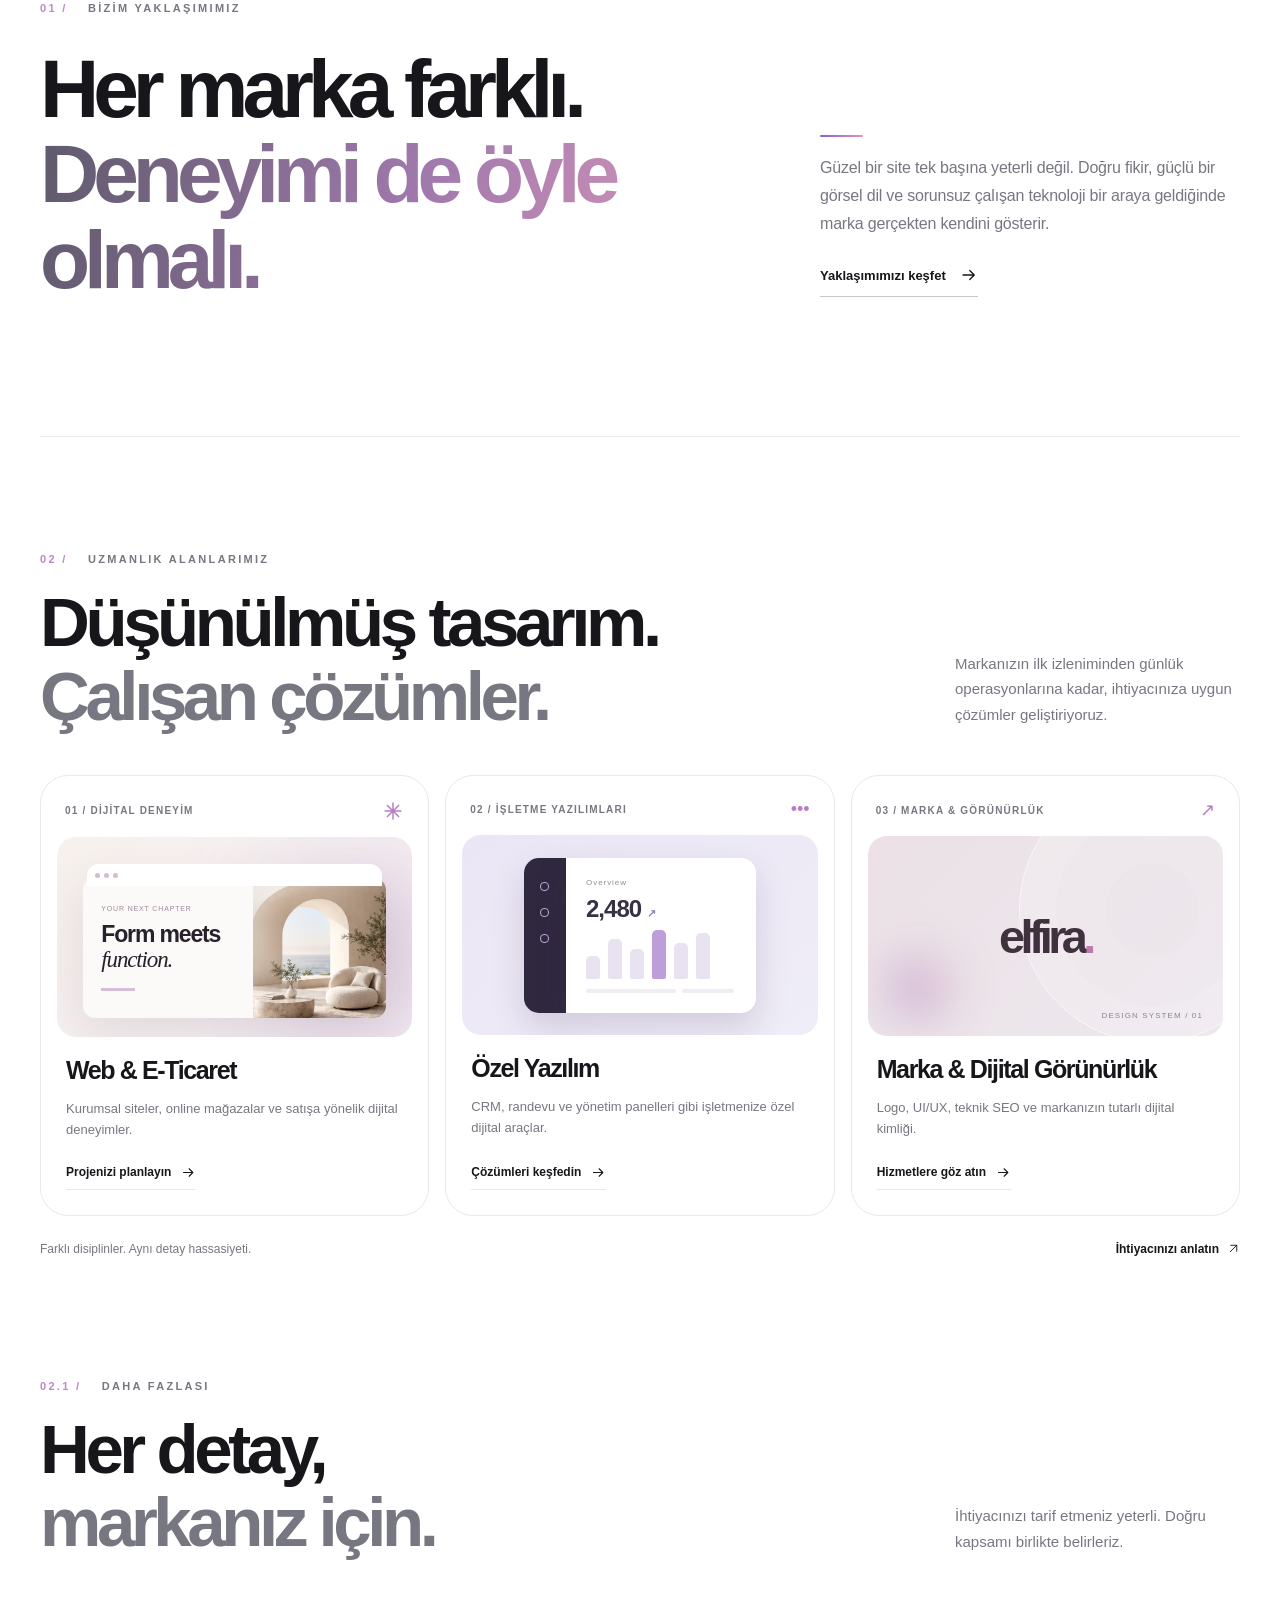
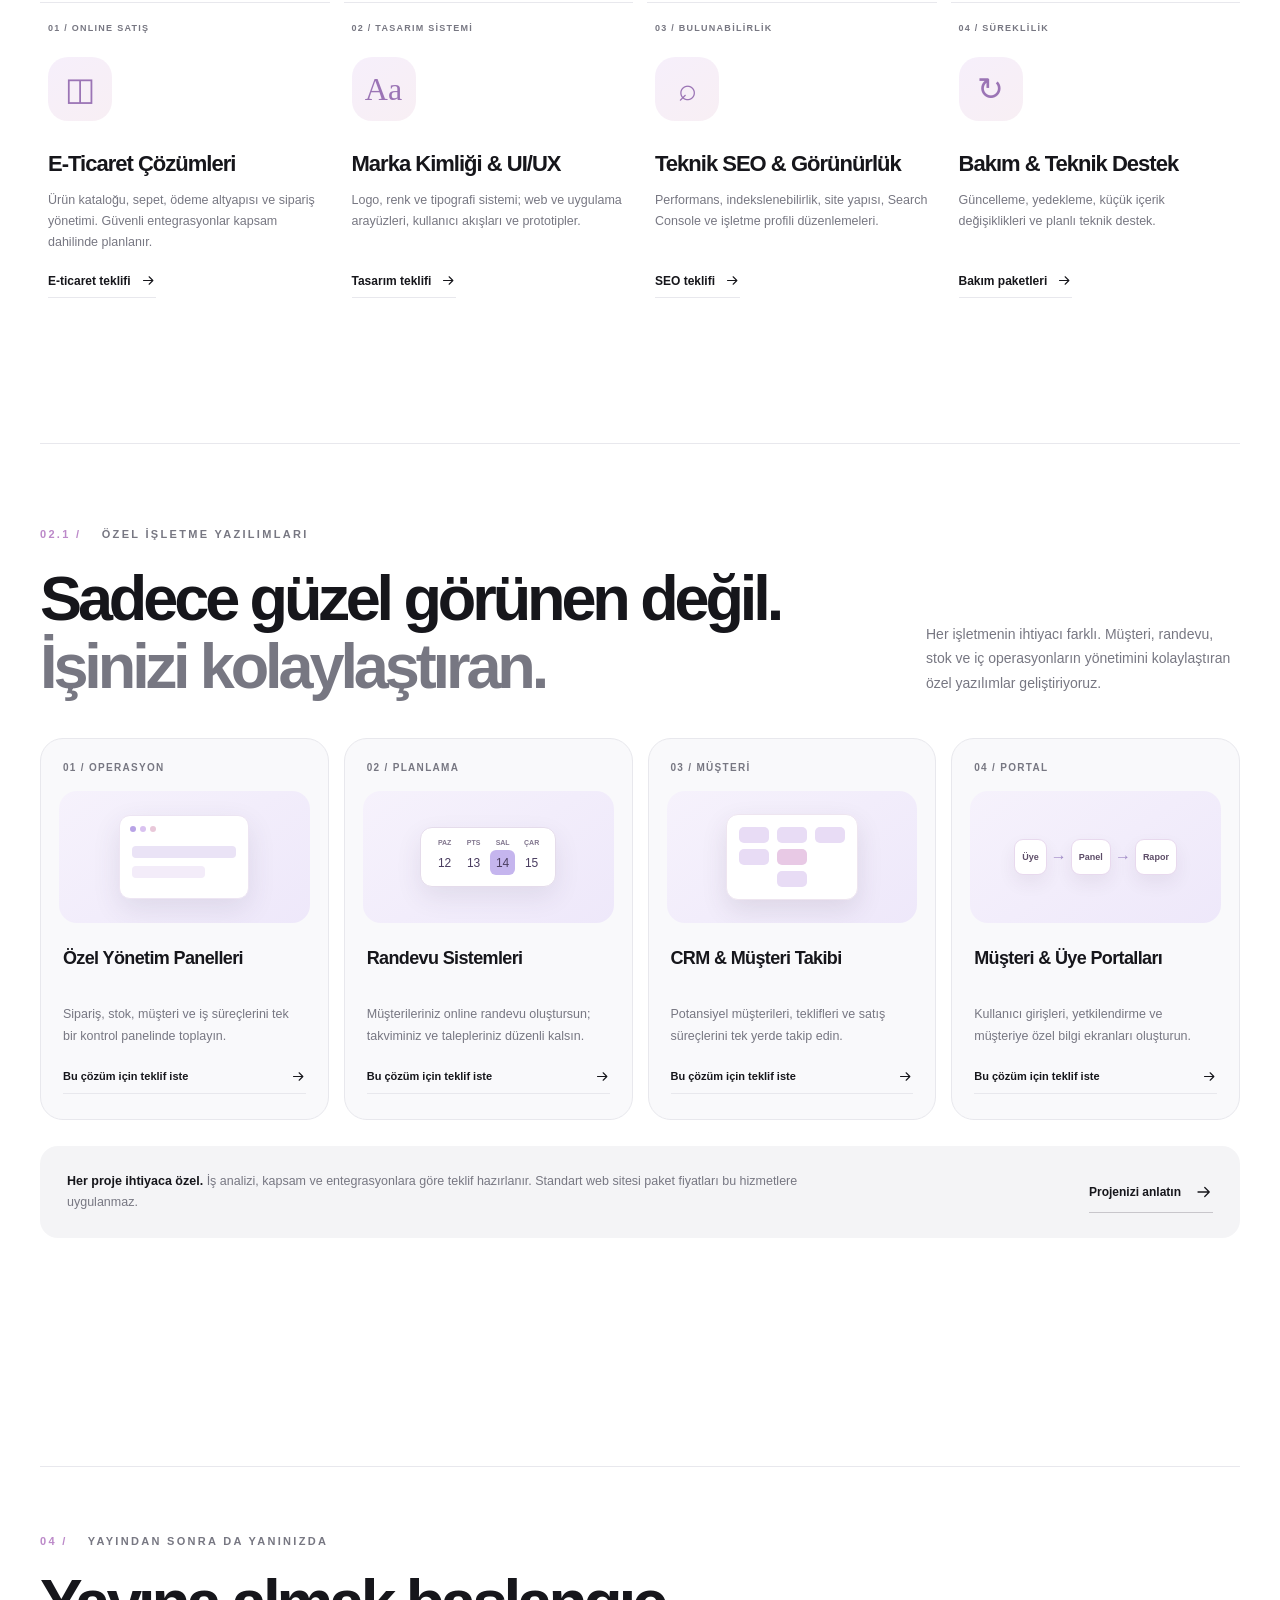
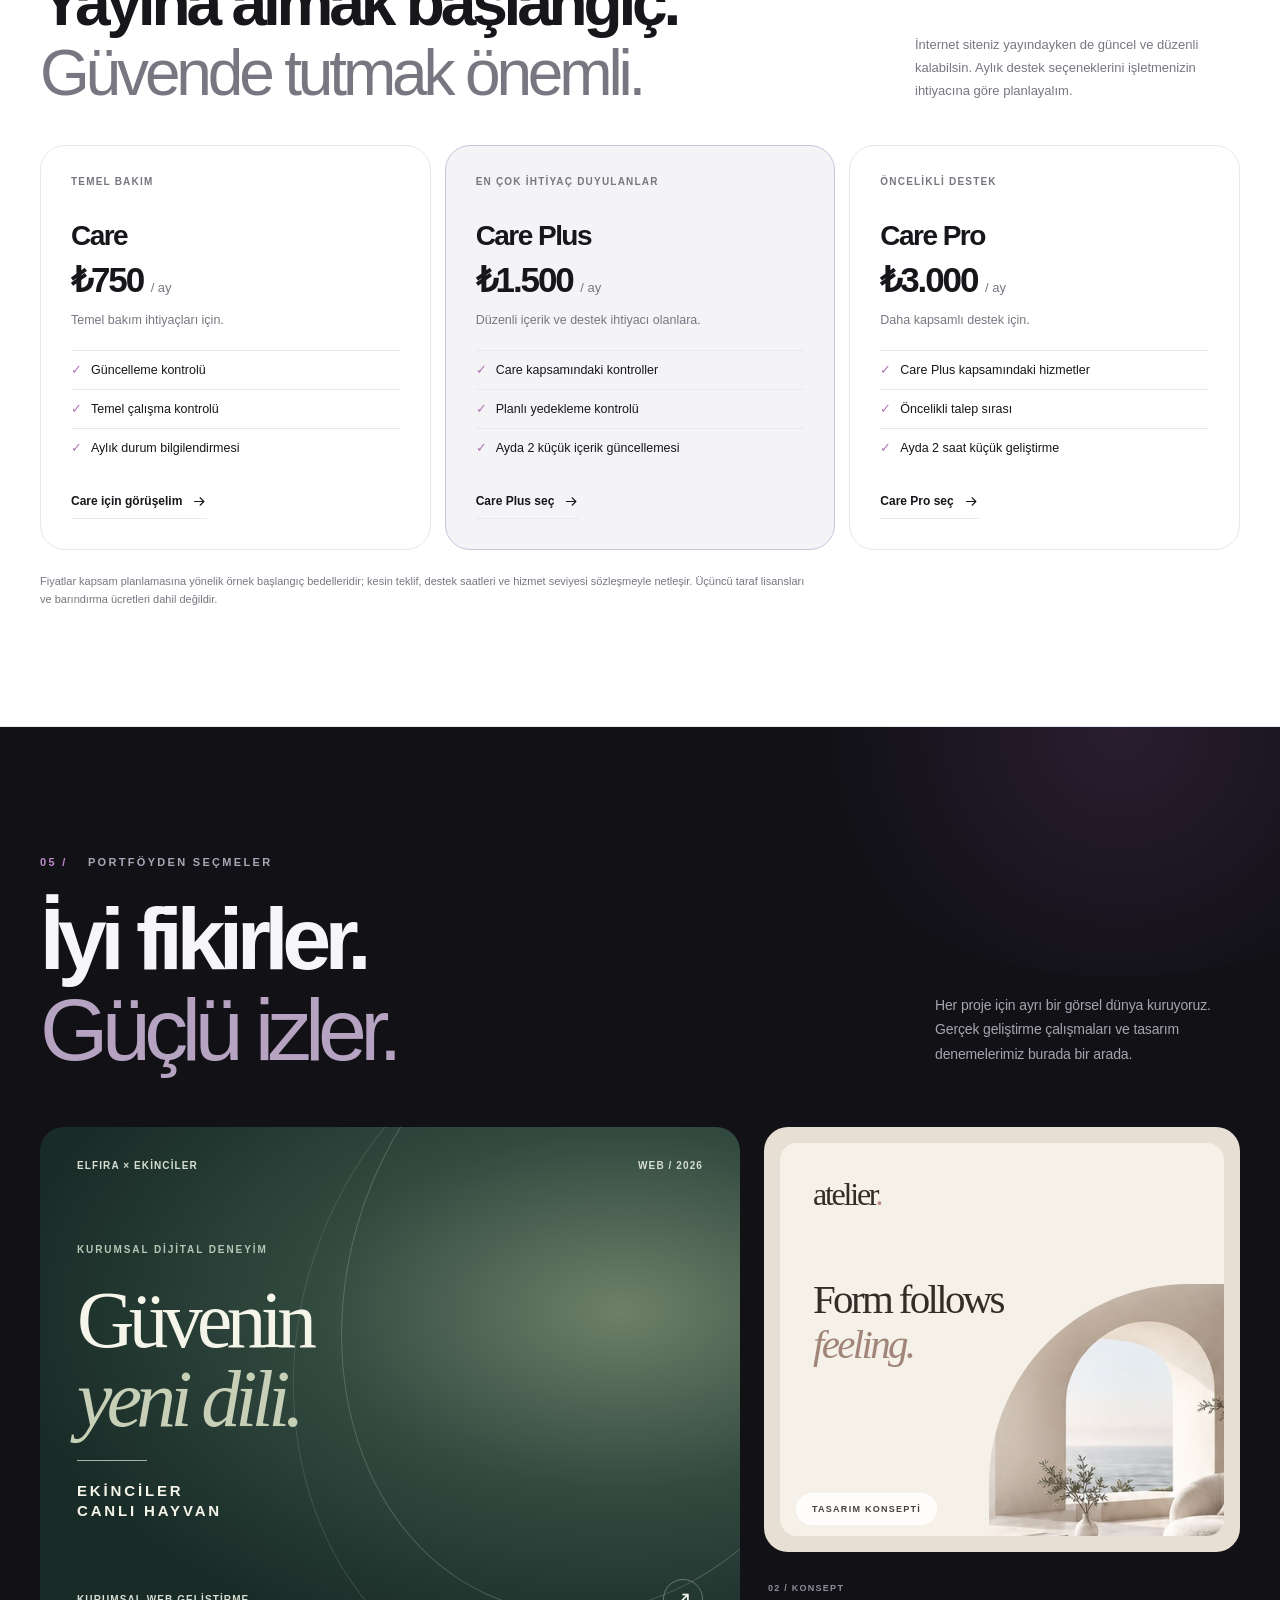
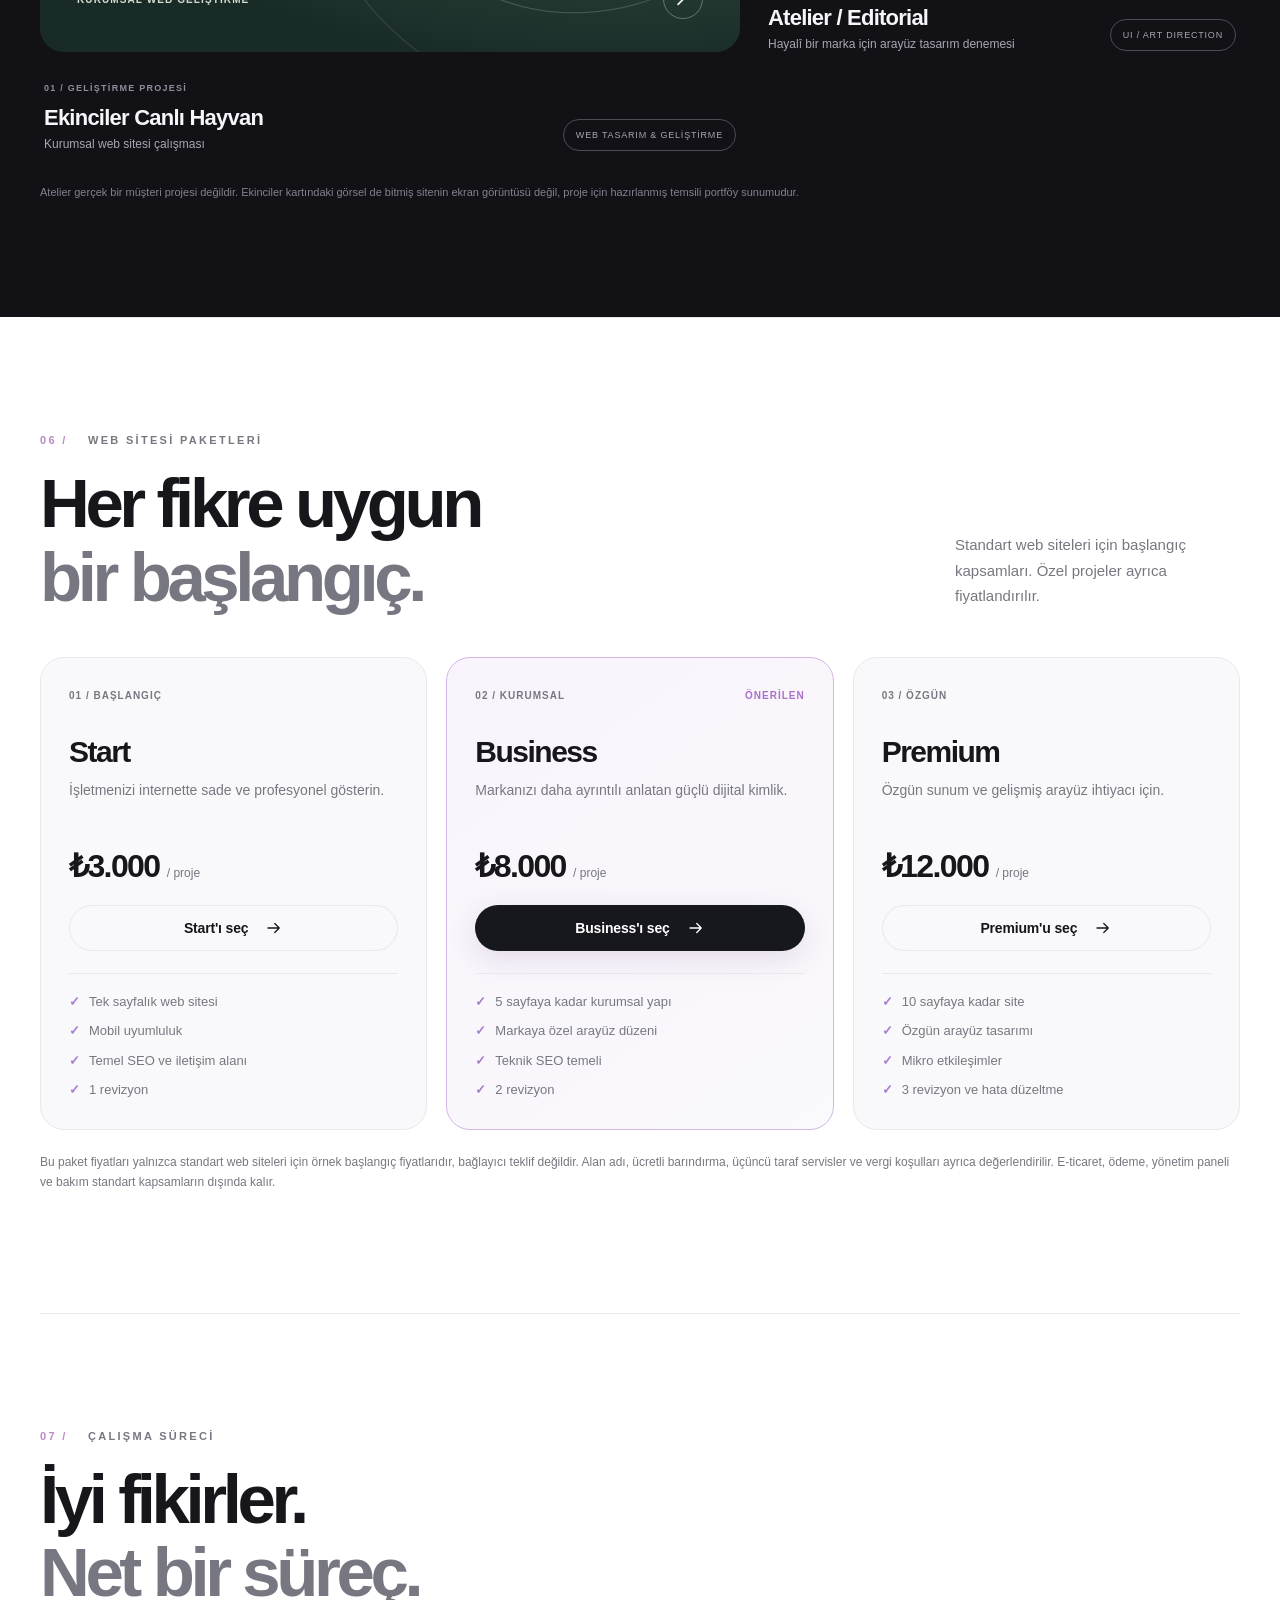
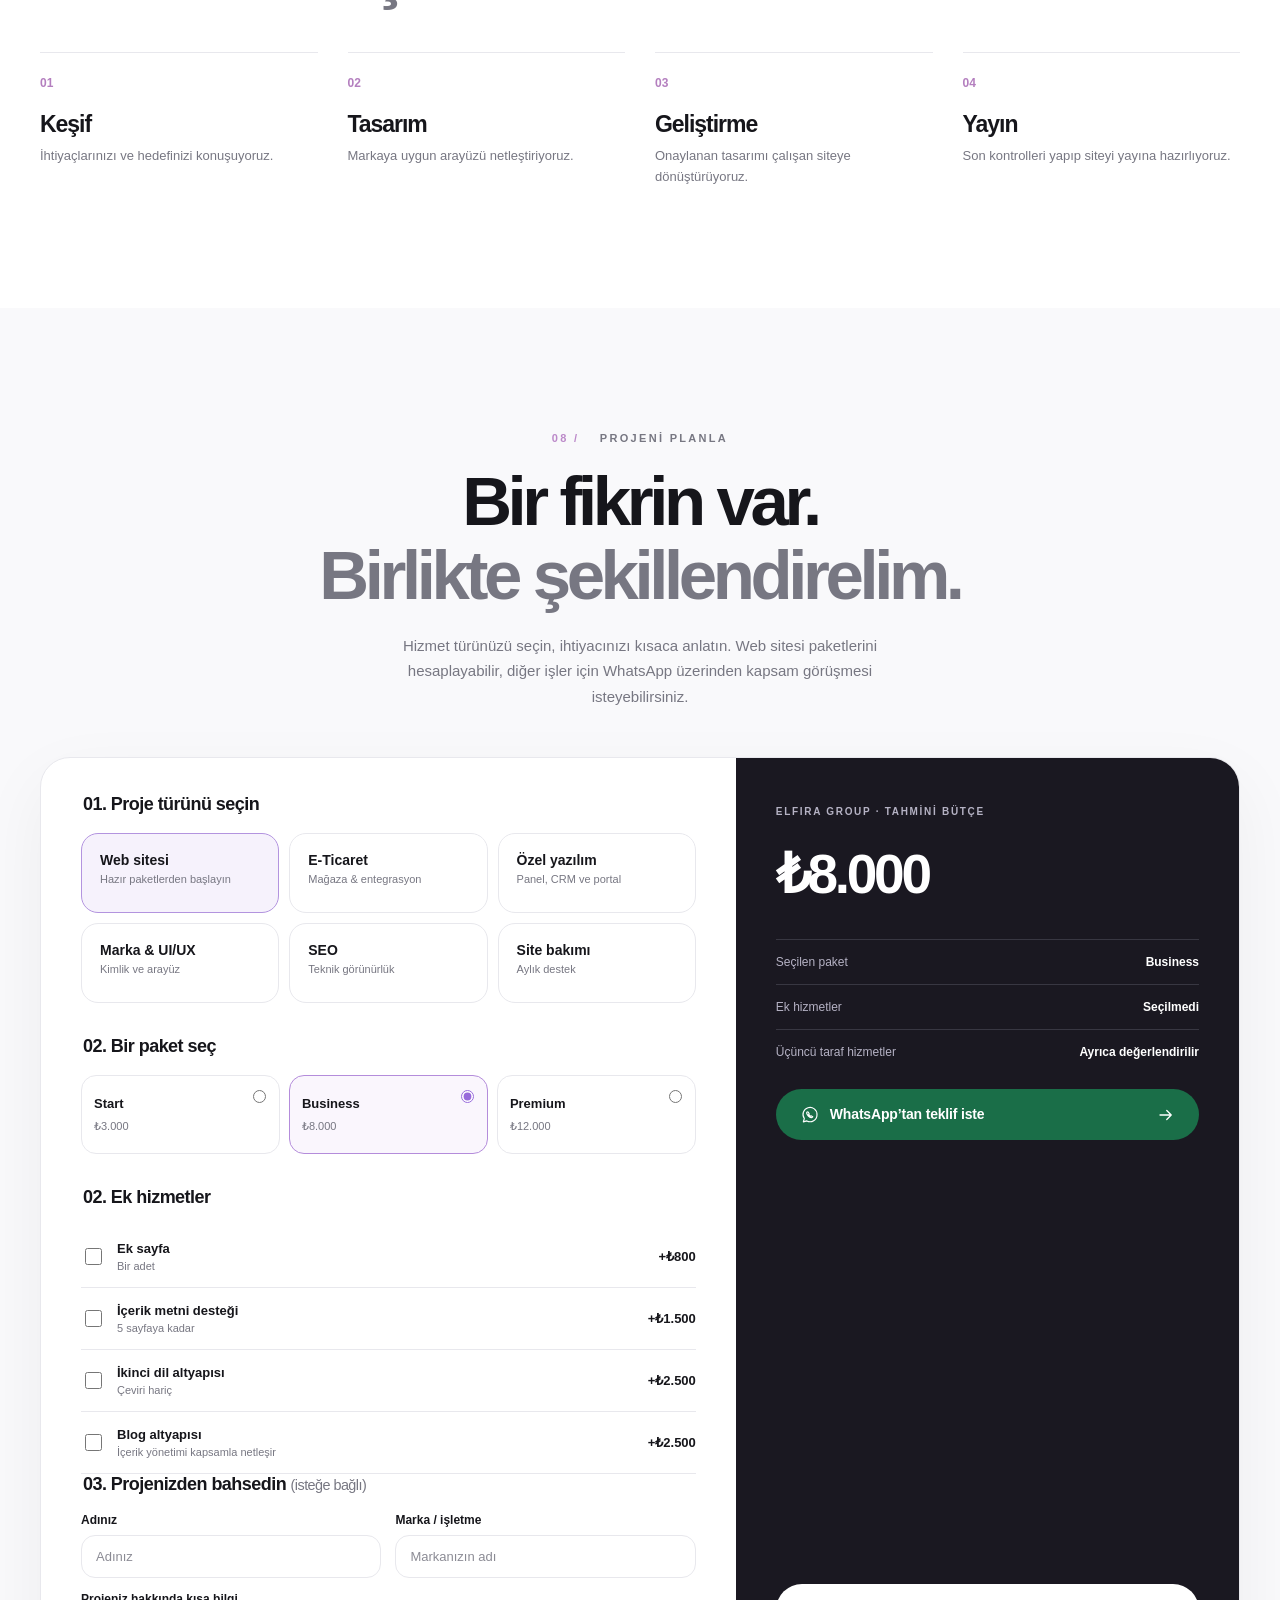
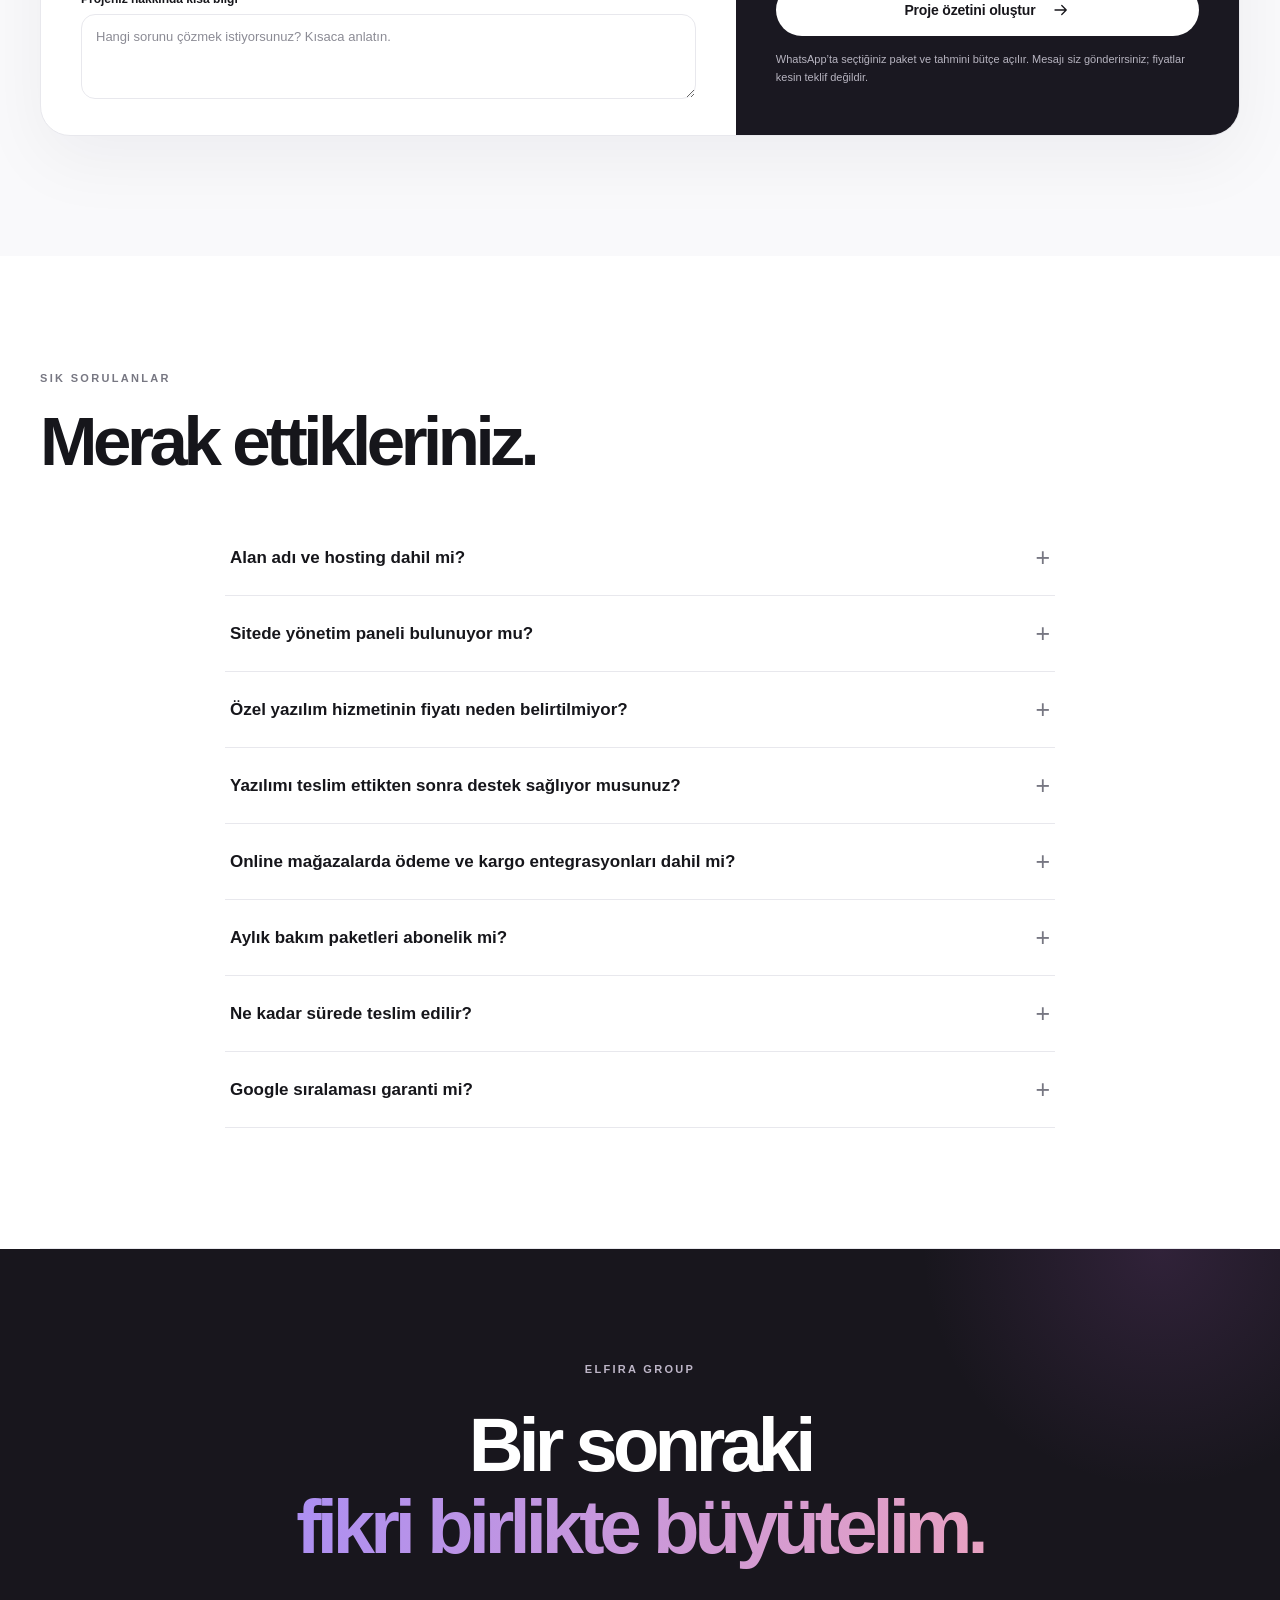
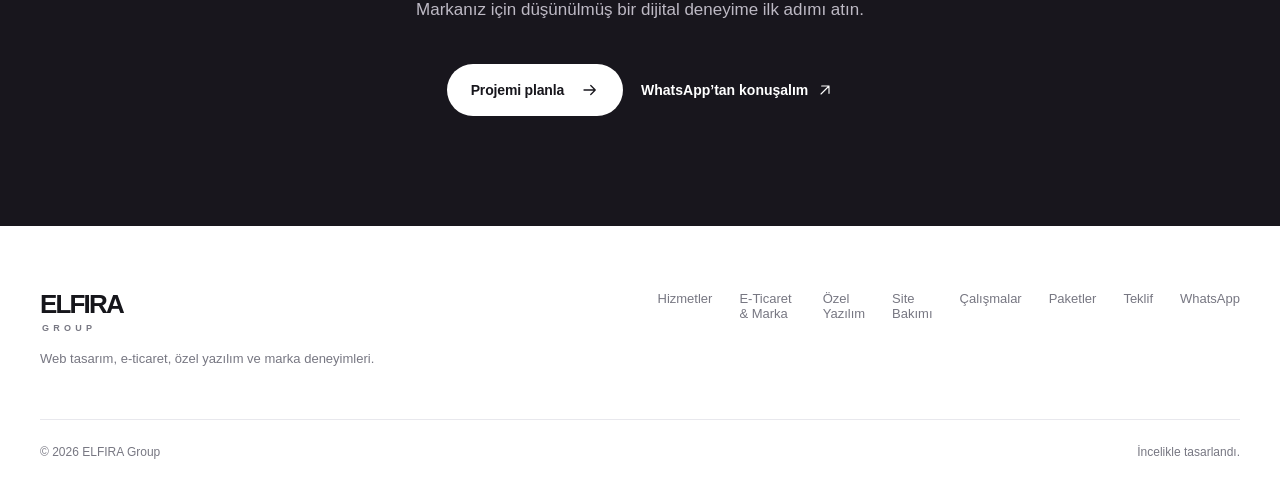
==== commit 2cb0a297: "Feature Ekinciler as first project in Turkish hero showcase" ====
--- a/index.html
+++ b/index.html
@@ -76,23 +76,23 @@
         <div class="hero-actions"><a class="button button-dark" href="#hizmetler">Hizmetleri keşfet <svg><use href="#arrow"/></svg></a><a class="text-link" href="#calismalar">Çalışmaları incele <svg><use href="#arrow"/></svg></a></div>
         <div class="hero-note"><span class="note-line"></span><span>Tasarım. Teknoloji. Dikkatle düşünülmüş detaylar.</span></div>
       </div>
-      <div class="showcase-shell" aria-label="Atelier isimli hayalî marka için oluşturulan tasarım konsepti">
+      <div class="showcase-shell" aria-label="Ekinciler Hayvancılık ve Atelier proje önizlemeleri">
         <div class="browser-window">
-          <div class="browser-bar"><div class="window-dots" aria-hidden="true"><i></i><i></i><i></i></div><span class="browser-address"><svg><use href="#globe"/></svg> ELFIRA / TASARIM KONSEPTİ</span><span class="browser-options" aria-hidden="true">···</span></div>
-          <div class="showcase-slide" data-slide="0">
+          <div class="browser-bar"><div class="window-dots" aria-hidden="true"><i></i><i></i><i></i></div><span class="browser-address"><svg><use href="#globe"/></svg> <span class="browser-address-label">ELFIRA / EKİNCİLER</span></span><span class="browser-options" aria-hidden="true">···</span></div>
+          <div class="showcase-slide ekinciler-slide" data-slide="0">
+            <div class="ekinciler-site">
+              <div class="ekin-site-nav"><div class="ekin-wordmark"><span class="ekin-symbol">E.</span><span>EKİNCİLER <small>CANLI HAYVAN</small></span></div><div class="ekin-navlinks">Hakkımızda &nbsp;&nbsp;&nbsp; Faaliyetlerimiz &nbsp;&nbsp;&nbsp; İletişim</div><span class="ekin-site-pill">İletişime geç ↗</span></div>
+              <div class="ekin-hero"><div class="ekin-copy"><span>TOPRAĞIN EMEĞİ, GÜVENİN ADI</span><h2>Köklerimizden<br><em>geleceğe.</em></h2><p>Bir işletmenin hikâyesini dijital dünyada anlaşılır ve güçlü biçimde sunmak.</p><span class="ekin-button">Bizi tanıyın <span>↗</span></span></div><div class="ekin-art" aria-hidden="true"><div class="ekin-sun"></div><div class="ekin-hills hill-back"></div><div class="ekin-hills hill-front"></div><div class="ekin-art-label">KURUMSAL WEB DENEYİMİ / 2026</div></div></div>
+            </div>
+          </div>
+          <div class="showcase-slide" data-slide="1" hidden>
           <div class="atelier-page">
             <div class="atelier-nav"><strong>atelier<span>.</span></strong><div class="atelier-navlinks">Mekân &nbsp;&nbsp;&nbsp; Ürünler &nbsp;&nbsp;&nbsp; Dergi</div><span class="atelier-visit">Keşfet ↗</span></div>
             <div class="atelier-main"><div class="atelier-copy"><span>DAHA GÜZEL YAŞAM ALANLARI</span><h2>Zamansız<br><em>tasarımlar.</em></h2><p>Mekânlara değer katan, hayatla uyumlu tasarım deneyimleri.</p><div class="atelier-chip">Keşfet&nbsp; →</div></div><div class="atelier-art" role="img" aria-label="Kavisli mimarili ferah bir iç mekânda krem rengi koltuk"></div></div>
           </div>
           </div>
-          <div class="showcase-slide ekinciler-slide" data-slide="1" hidden>
-            <div class="ekinciler-site">
-              <div class="ekin-site-nav"><div class="ekin-wordmark"><span class="ekin-symbol">E.</span><span>EKİNCİLER <small>CANLI HAYVAN</small></span></div><div class="ekin-navlinks">Hakkımızda &nbsp;&nbsp;&nbsp; Faaliyetlerimiz &nbsp;&nbsp;&nbsp; İletişim</div><span class="ekin-site-pill">İletişime geç ↗</span></div>
-              <div class="ekin-hero"><div class="ekin-copy"><span>TOPRAĞIN EMEĞİ, GÜVENİN ADI</span><h2>Köklerimizden<br><em>geleceğe.</em></h2><p>Bir işletmenin hikâyesini dijital dünyada anlaşılır ve güçlü biçimde sunmak.</p><span class="ekin-button">Bizi tanıyın <span>↗</span></span></div><div class="ekin-art" aria-hidden="true"><div class="ekin-sun"></div><div class="ekin-hills hill-back"></div><div class="ekin-hills hill-front"></div><div class="ekin-art-label">KURUMSAL WEB DENEYİMİ / 2026</div></div></div>
-            </div>
-          </div>
         </div>
-        <div class="showcase-caption"><div class="showcase-caption-copy"><span id="showcase-type">KONSEPT ÇALIŞMASI / ATELIER</span><strong id="showcase-title">Dijitalde ilk izlenim, özenle tasarlanır.</strong></div><div class="showcase-controls" aria-label="Proje önizlemesi kontrolleri"><span id="showcase-counter">01 <i>/ 02</i></span><button type="button" id="showcase-prev" aria-label="Önceki projeyi göster">←</button><button type="button" id="showcase-next" aria-label="Sonraki projeyi göster">→</button></div></div>
+        <div class="showcase-caption"><div class="showcase-caption-copy"><span id="showcase-type">WEB GELİŞTİRME / EKİNCİLER</span><strong id="showcase-title">Kurumsal kimliğe yakışan dijital sunum.</strong></div><div class="showcase-controls" aria-label="Proje önizlemesi kontrolleri"><span id="showcase-counter">01 <i>/ 02</i></span><button type="button" id="showcase-prev" aria-label="Önceki projeyi göster">←</button><button type="button" id="showcase-next" aria-label="Sonraki projeyi göster">→</button></div></div>
       </div>
     </section>
 
--- a/assets/language.css
+++ b/assets/language.css
@@ -1,49 +1,63 @@
-/* ELFIRA Group — bilingual navigation and mobile readability.
-   Language options are real page links (work without JavaScript). */
-.site-header .language-switch{
-  position:relative;z-index:3;display:inline-flex;align-items:center;gap:2px;
-  padding:3px;border:1px solid var(--dock-border);border-radius:999px;
-  background:var(--dock-hover);flex:none;white-space:nowrap;isolation:isolate;
+/* ELFIRA Group — one-button language toggle and responsive English headline.
+   A real anchor is used so switching works without JavaScript or tap-state scripts. */
+.site-header .nav-actions > a.language-switch{
+  position:relative;z-index:5;
+  display:inline-flex;align-items:center;justify-content:center;
+  min-width:46px;width:46px;height:44px;padding:0;
+  border-radius:999px;
+  border:1px solid var(--dock-border);
+  background:var(--dock-hover);color:var(--ink);
+  font-size:12px;font-weight:780;line-height:1;letter-spacing:.02em;
+  text-decoration:none;white-space:nowrap;cursor:pointer;
+  -webkit-tap-highlight-color:transparent;
+  touch-action:manipulation;pointer-events:auto;
+  flex:none;isolation:isolate;
 }
-.site-header .language-switch a{
-  position:relative;z-index:1;display:inline-flex;align-items:center;justify-content:center;
-  min-width:40px;min-height:40px;padding:0 8px;border-radius:999px;
-  font-size:12px;line-height:1;font-weight:740;letter-spacing:.02em;
-  text-decoration:none;color:var(--muted);cursor:pointer;
-  pointer-events:auto;touch-action:manipulation;
-  -webkit-tap-highlight-color:transparent;
+.site-header .nav-actions > a.language-switch:hover{
+  background:color-mix(in srgb,var(--ink) 9%,var(--bg));
 }
-.site-header .language-switch a.active{background:var(--ink);color:var(--bg)}
-.site-header .language-switch a:not(.active):active{background:var(--soft);color:var(--ink)}
-.site-header .language-switch a:focus-visible{outline:2px solid var(--ink);outline-offset:2px}
+.site-header .nav-actions > a.language-switch:focus-visible{
+  outline:2px solid var(--ink);outline-offset:2px;
+}
 
-/* Only the English headline has the long words shown in the mobile screenshot.
-   Let its second line wrap instead of running off-screen. Keep the Turkish design unchanged. */
-html[lang="en"] .hero-text{min-width:0;max-width:100%}
+/* Separate English gradient words so no single unbreakable line can exceed
+   the viewport. The Turkish title keeps its existing visual design. */
+html[lang="en"] .hero-text{width:100%;min-width:0;max-width:100%}
 html[lang="en"] .hero h1{
   max-width:100%;font-size:clamp(56px,7.5vw,104px);
-  letter-spacing:-.076em;line-height:1.04;
+  letter-spacing:-.076em;line-height:1.045;
 }
 html[lang="en"] .hero h1 .gradient-title{
-  white-space:normal;overflow-wrap:normal;word-break:normal;
+  white-space:nowrap;overflow-wrap:normal;word-break:normal;
 }
+html[lang="en"] .hero h1 .en-word-separator{white-space:pre}
+html[lang="en"] .hero h1 .en-gradient-last{display:inline}
 
-/* Draw the small service motif with a real SVG, not an emoji font glyph. */
+/* Use a native stroke icon instead of a platform-dependent emoji. */
 .pillar-asterisk{display:inline-grid;place-items:center;width:23px;height:23px}
 .pillar-asterisk svg{width:20px;height:20px;stroke:currentColor;fill:none;stroke-width:1.8;stroke-linecap:round}
 
 @media(max-width:700px){
-  .site-header .nav-actions{position:relative;z-index:2;gap:2px}
-  .site-header .nav-actions>.icon-button{width:44px;height:44px;touch-action:manipulation;position:relative;z-index:2}
-  .site-header .language-switch{padding:2px;gap:0}
-  .site-header .language-switch a{min-width:40px;min-height:40px;padding:0 7px;font-size:12px}
-  html[lang="en"] .hero h1{font-size:clamp(38px,10.2vw,56px);line-height:1.04;letter-spacing:-.076em}
+  .site-header .nav-actions{position:relative;z-index:2;gap:3px}
+  .site-header .nav-actions > .icon-button{
+    position:relative;z-index:2;width:44px;height:44px;touch-action:manipulation
+  }
+  .site-header .nav-actions > a.language-switch{
+    min-width:44px;width:44px;height:44px
+  }
+  html[lang="en"] .hero h1{
+    font-size:clamp(36px,10.2vw,55px);line-height:1.04;letter-spacing:-.077em
+  }
+  html[lang="en"] .hero h1 .en-word-separator{display:none}
+  html[lang="en"] .hero h1 .en-gradient-last{display:block}
 }
 @media(max-width:365px){
-  .site-header .nav-container,.site-header.is-condensed .nav-container{padding-left:11px;padding-right:7px;gap:5px}
+  .site-header .nav-container,.site-header.is-condensed .nav-container{
+    padding-left:11px;padding-right:7px;gap:5px
+  }
   .site-header .brand strong{font-size:18px}
   .site-header .brand span{font-size:7px}
-  .site-header .language-switch a{min-width:38px;min-height:40px;padding:0 5px}
-  .site-header .nav-actions>.icon-button{width:38px;height:42px}
-  html[lang="en"] .hero h1{font-size:clamp(36px,10vw,40px)}
+  .site-header .nav-actions > a.language-switch{min-width:42px;width:42px;height:44px}
+  .site-header .nav-actions > .icon-button{width:40px;height:44px}
+  html[lang="en"] .hero h1{font-size:clamp(35px,10vw,38px)}
 }
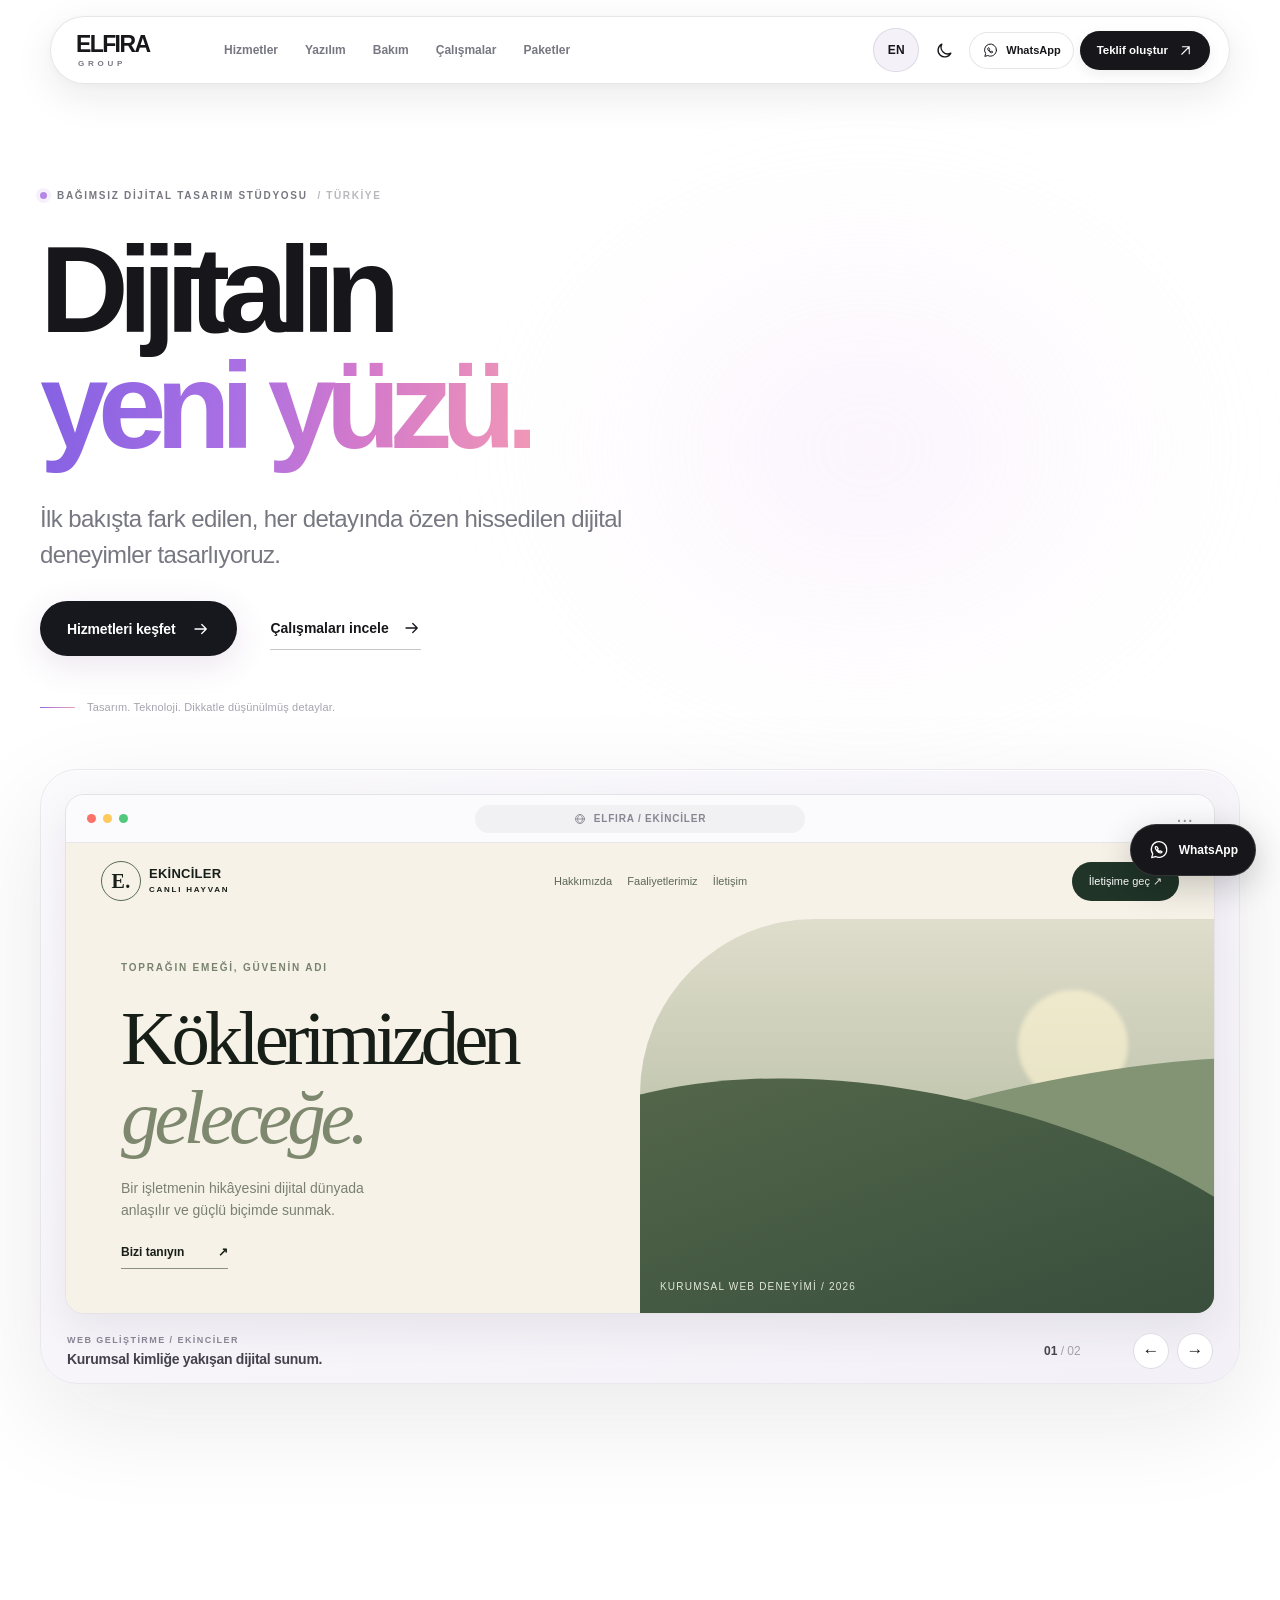
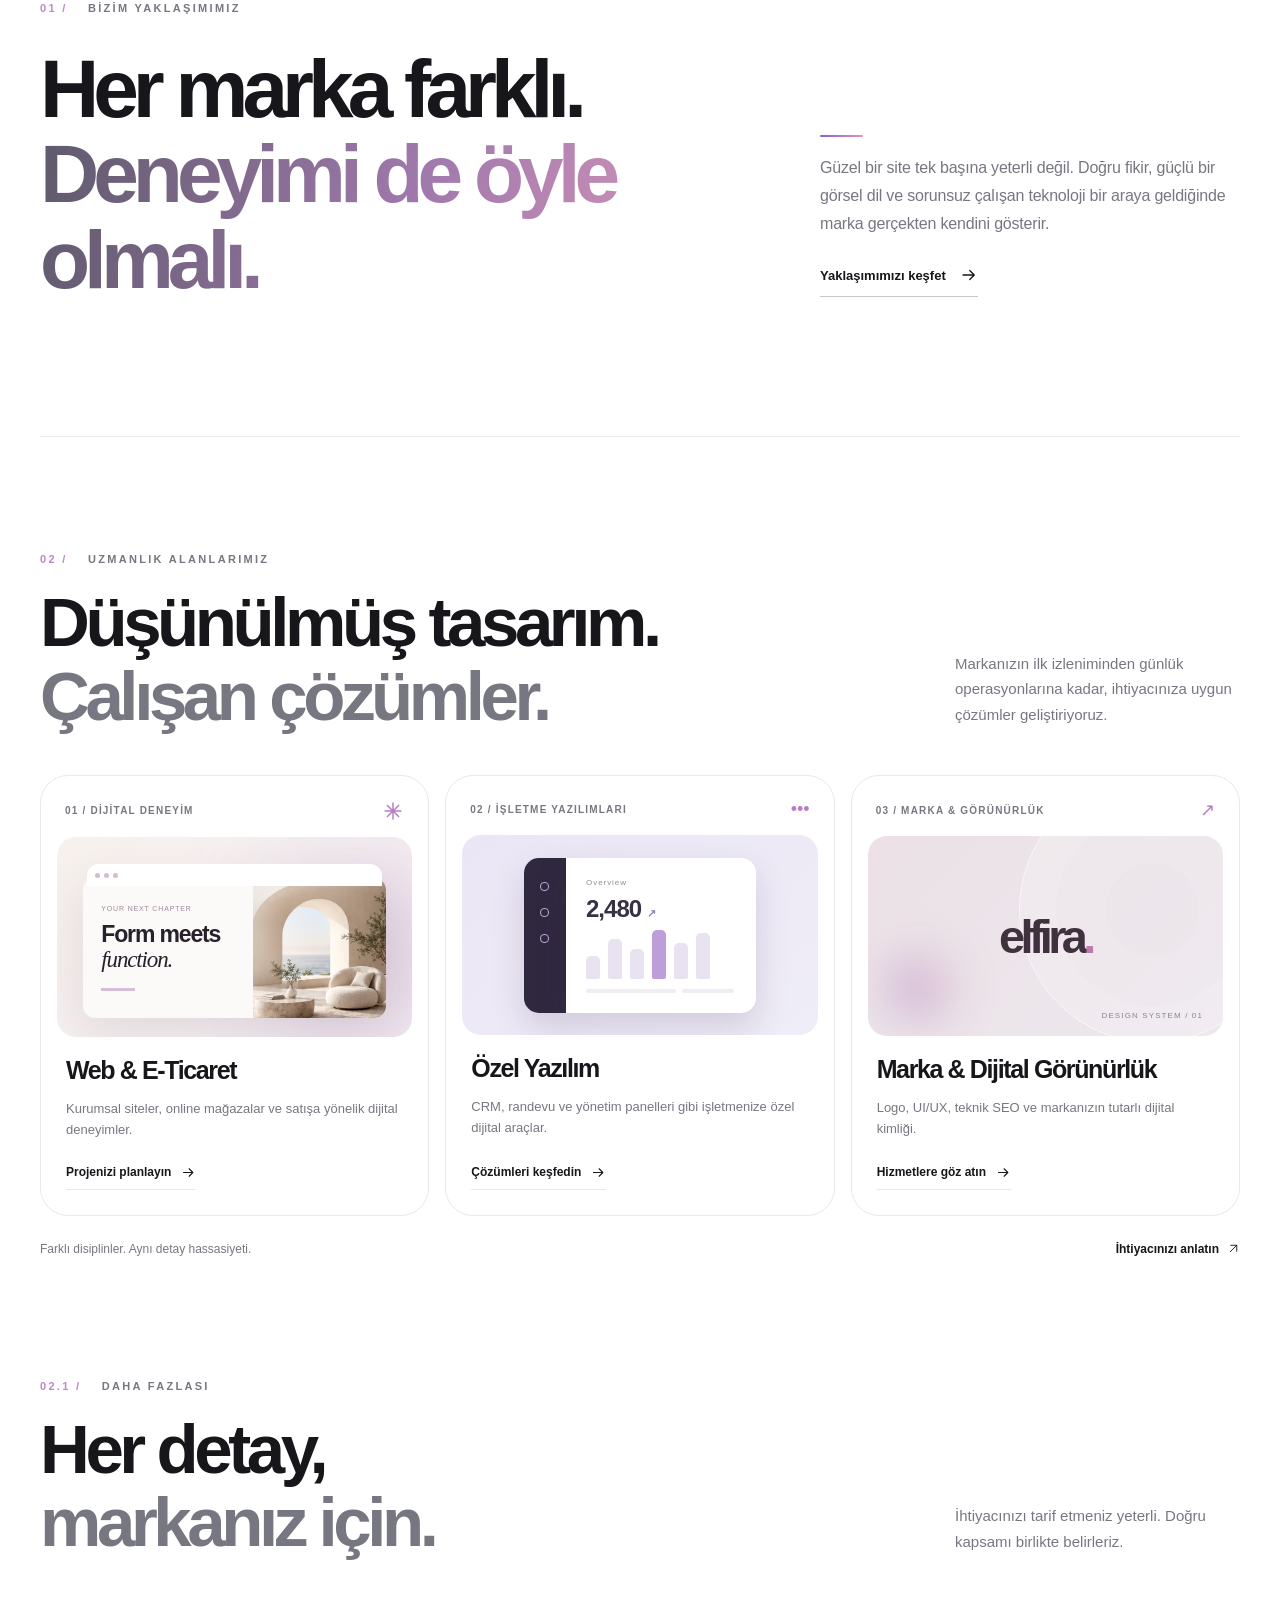
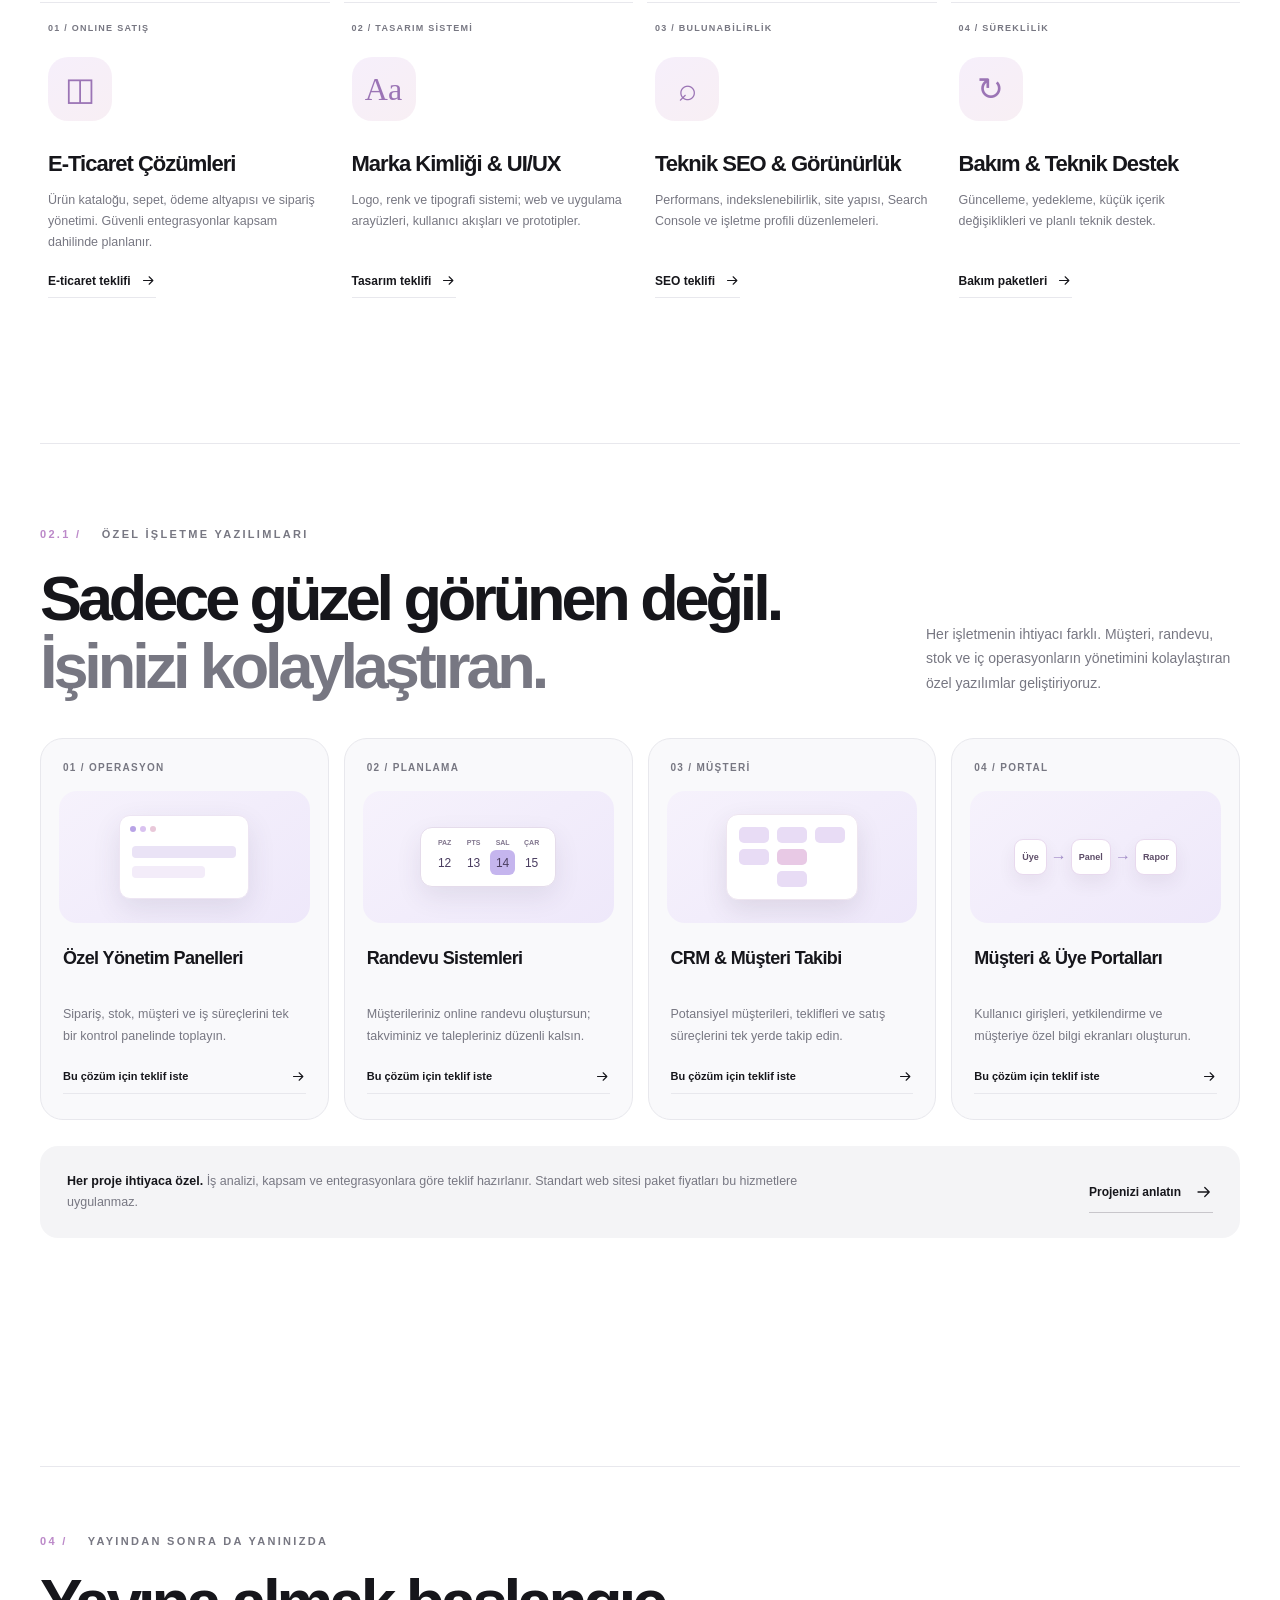
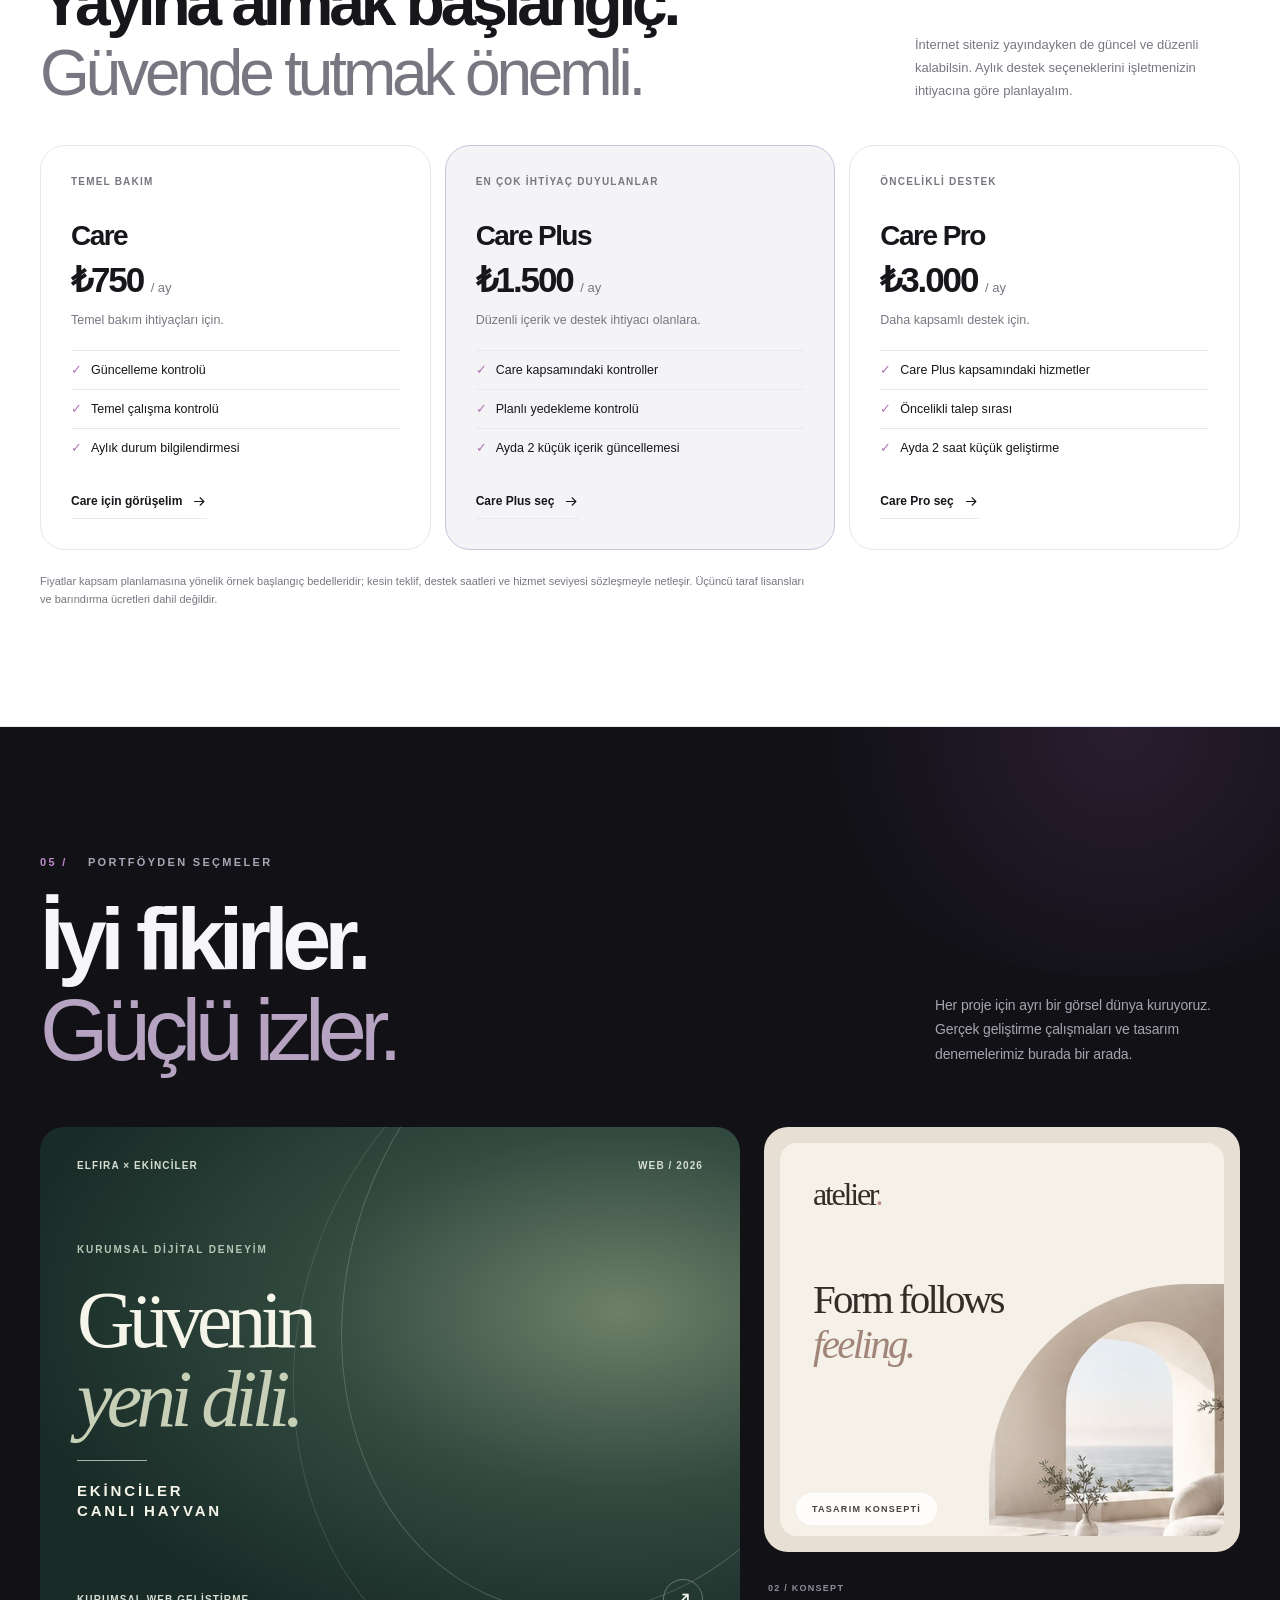
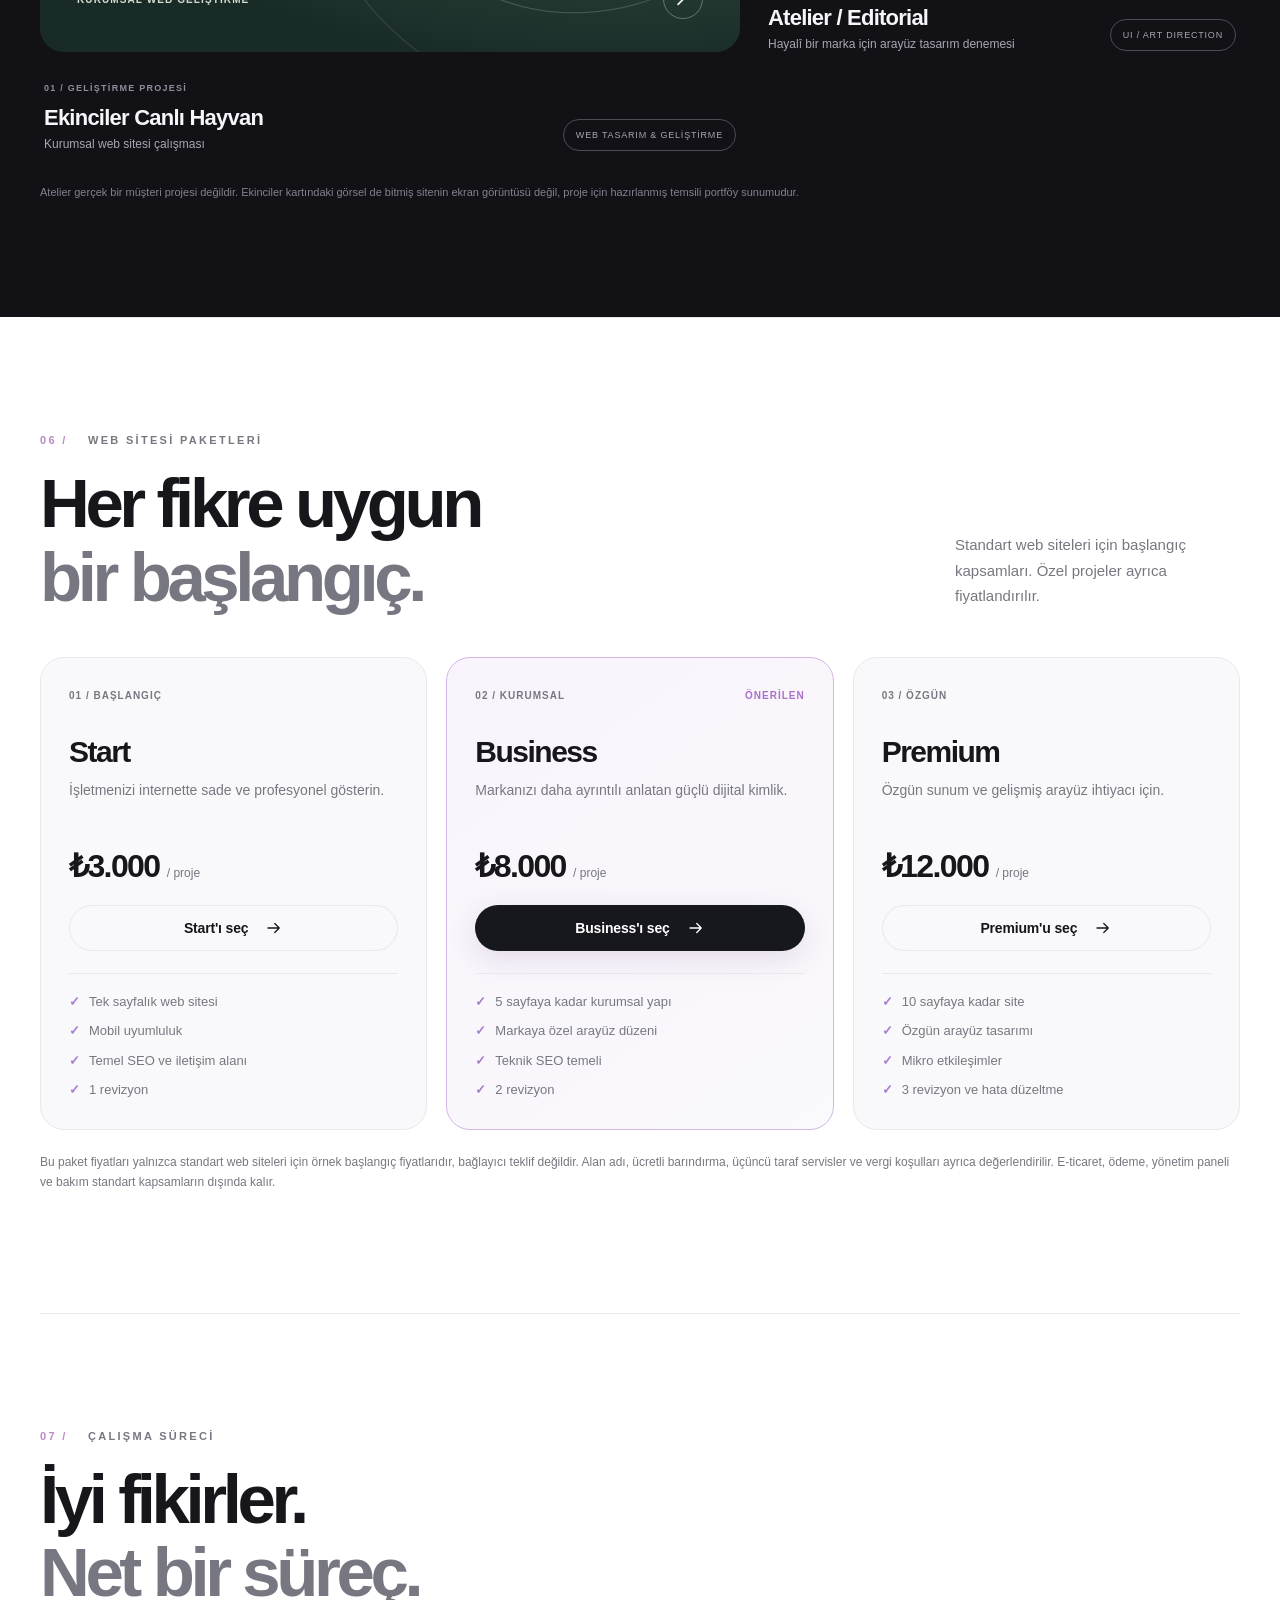
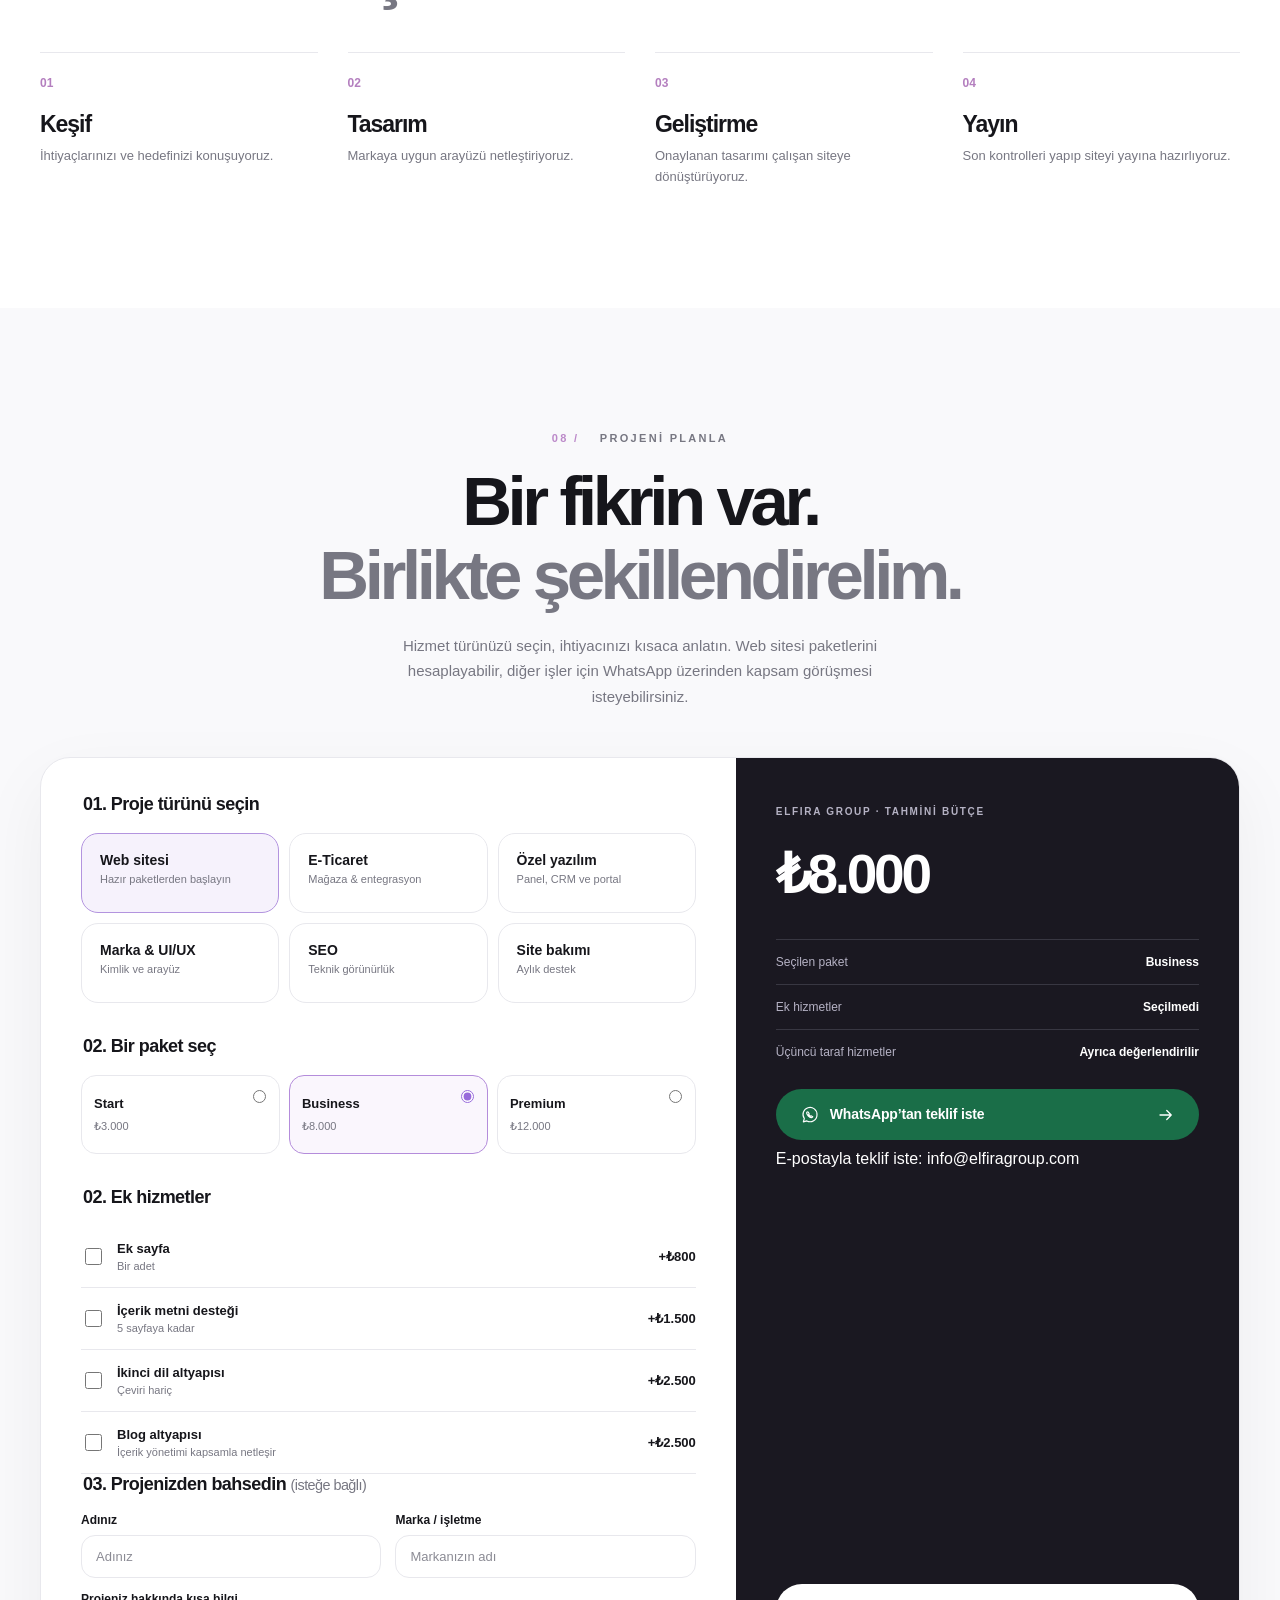
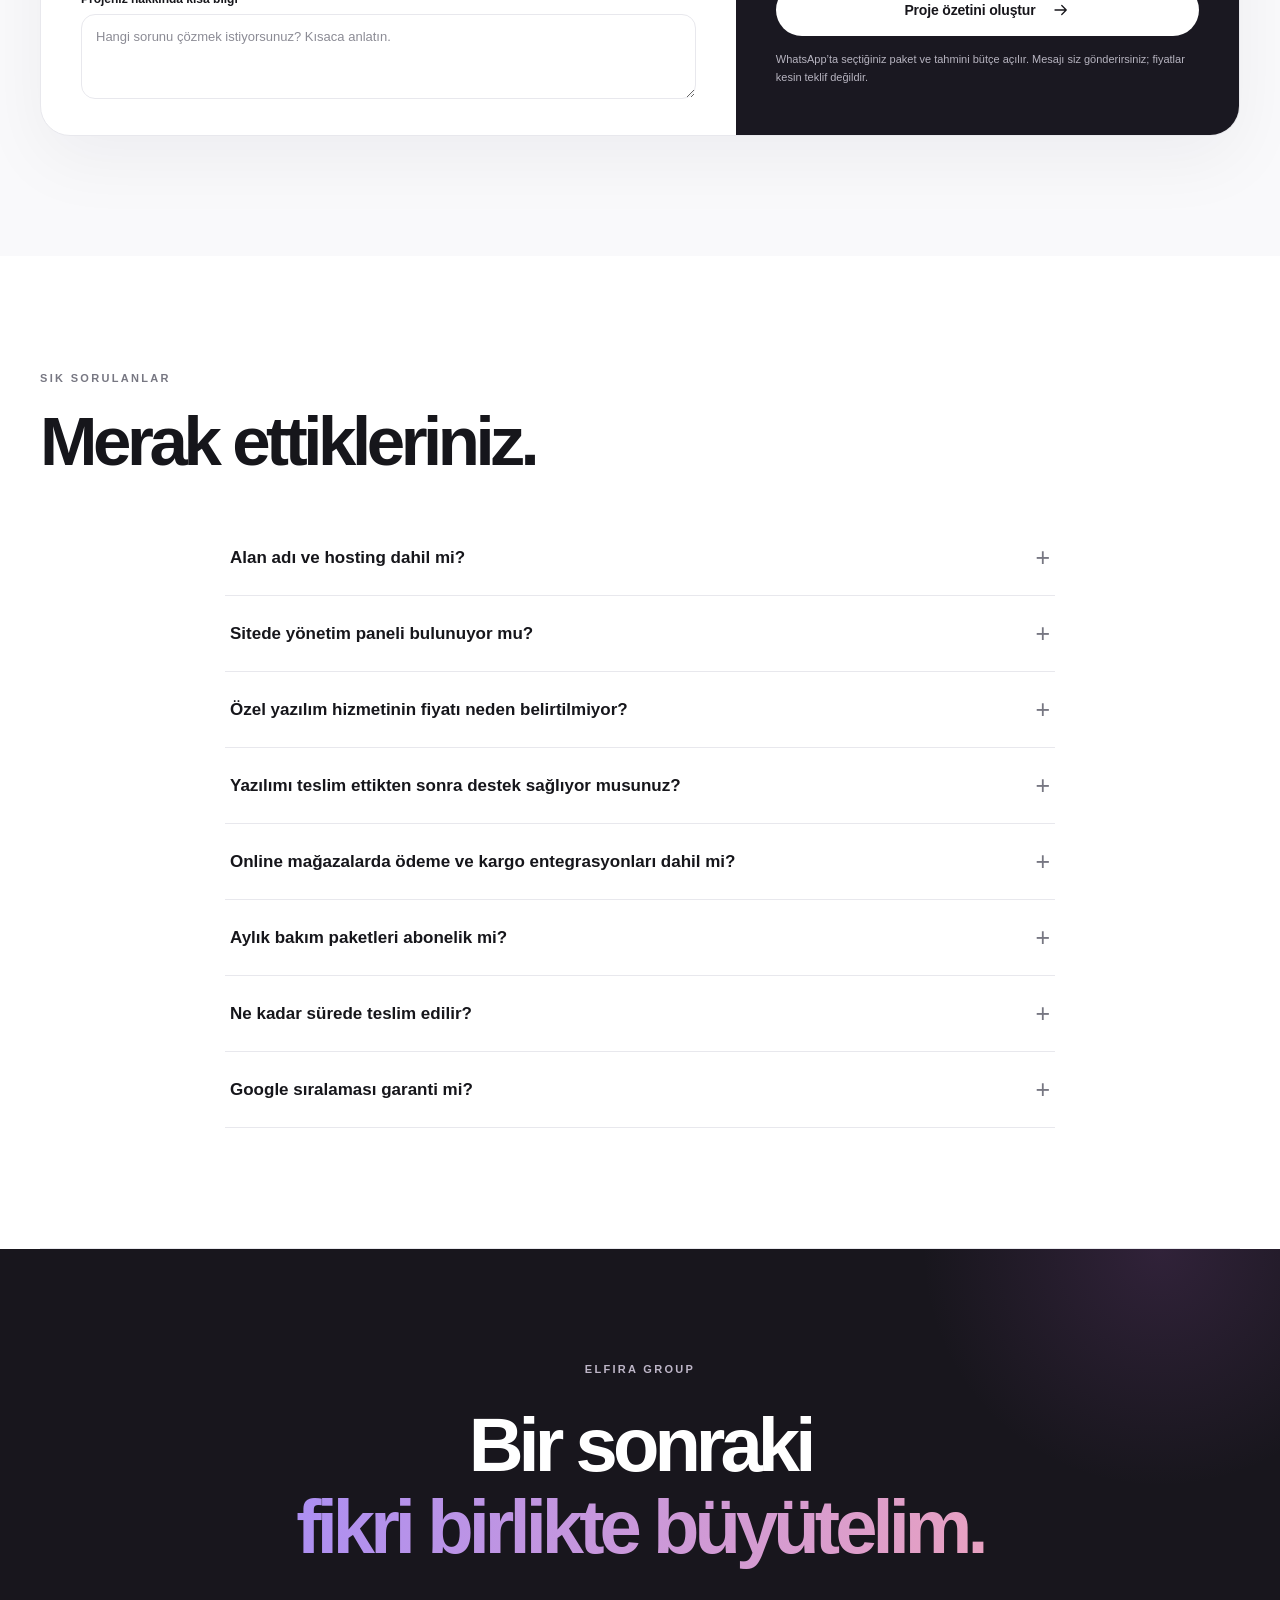
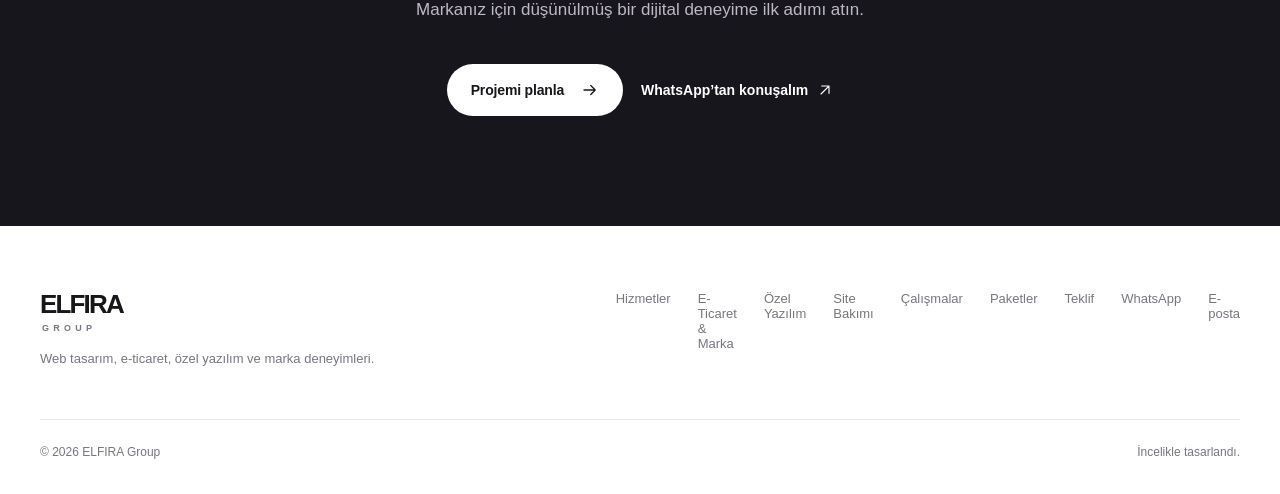
==== commit f8066e5e: "Add email quote contact (index.html)" ====
--- a/index.html
+++ b/index.html
@@ -192,14 +192,14 @@
           <label for="brand-name">Marka / işletme<input id="brand-name" name="brand-name" type="text" maxlength="100" placeholder="Markanızın adı"></label>
           <label class="contact-fields-wide" for="project-note">Projeniz hakkında kısa bilgi<textarea id="project-note" name="project-note" rows="3" maxlength="600" placeholder="Hangi sorunu çözmek istiyorsunuz? Kısaca anlatın."></textarea></label></div>
         </fieldset></form>
-      <aside class="estimate-summary"><span class="estimate-label" id="estimate-label">ELFIRA GROUP · TAHMİNİ BÜTÇE</span><strong id="estimate-total" aria-live="polite">₺8.000</strong><div class="summary-detail"><span id="summary-selection-label">Seçilen paket</span><b id="estimate-plan">Business</b></div><div class="summary-detail"><span id="summary-extras-label">Ek hizmetler</span><b id="estimate-extras">Seçilmedi</b></div><div class="summary-detail"><span>Üçüncü taraf hizmetler</span><b>Ayrıca değerlendirilir</b></div><a class="button button-wa wa-link" data-wa-kind="estimate" id="wa-estimate" href="https://wa.me/905374880884" target="_blank" rel="noopener noreferrer"><svg aria-hidden="true" class="whatsapp-symbol" viewBox="0 0 24 24"><path d="M20.4 11.6a8.4 8.4 0 0 1-12.2 7.5L4 20.3l1.2-4.1a8.4 8.4 0 1 1 15.2-4.6Z"/><path d="M8.6 8.3c-.4.3-.7.8-.6 1.4.4 2.3 3.1 5.1 5.5 5.5.5.1 1.1-.3 1.5-.7l.3-.5-2.1-1.1-.8.8a5.8 5.8 0 0 1-2.1-2.1l.8-.8-1.1-2.1-.5-.3Z"/></svg> WhatsApp’tan teklif iste <svg><use href="#arrow"/></svg></a><button type="button" class="button button-light" id="generate-brief">Proje özetini oluştur <svg><use href="#arrow"/></svg></button><p><span id="estimate-help">WhatsApp’ta seçtiğiniz hizmet ve bilgiler hazır mesaj olarak açılır. Göndermeyi siz onaylarsınız; fiyatlar kesin teklif değildir.</span></p></aside>
+      <aside class="estimate-summary"><span class="estimate-label" id="estimate-label">ELFIRA GROUP · TAHMİNİ BÜTÇE</span><strong id="estimate-total" aria-live="polite">₺8.000</strong><div class="summary-detail"><span id="summary-selection-label">Seçilen paket</span><b id="estimate-plan">Business</b></div><div class="summary-detail"><span id="summary-extras-label">Ek hizmetler</span><b id="estimate-extras">Seçilmedi</b></div><div class="summary-detail"><span>Üçüncü taraf hizmetler</span><b>Ayrıca değerlendirilir</b></div><a class="button button-wa wa-link" data-wa-kind="estimate" id="wa-estimate" href="https://wa.me/905374880884" target="_blank" rel="noopener noreferrer"><svg aria-hidden="true" class="whatsapp-symbol" viewBox="0 0 24 24"><path d="M20.4 11.6a8.4 8.4 0 0 1-12.2 7.5L4 20.3l1.2-4.1a8.4 8.4 0 1 1 15.2-4.6Z"/><path d="M8.6 8.3c-.4.3-.7.8-.6 1.4.4 2.3 3.1 5.1 5.5 5.5.5.1 1.1-.3 1.5-.7l.3-.5-2.1-1.1-.8.8a5.8 5.8 0 0 1-2.1-2.1l.8-.8-1.1-2.1-.5-.3Z"/></svg> WhatsApp’tan teklif iste <svg><use href="#arrow"/></svg></a><a id="email-estimate" class="email-quote-link" href="mailto:info@elfiragroup.com?subject=Proje%20teklif%20talebi">E-postayla teklif iste: info@elfiragroup.com</a><button type="button" class="button button-light" id="generate-brief">Proje özetini oluştur <svg><use href="#arrow"/></svg></button><p><span id="estimate-help">WhatsApp’ta seçtiğiniz hizmet ve bilgiler hazır mesaj olarak açılır. Göndermeyi siz onaylarsınız; fiyatlar kesin teklif değildir.</span></p></aside>
       </div></div></section>
 
     <section class="faq-section section-wrap"><div class="section-heading"><div><span class="eyebrow">SIK SORULANLAR</span><h2>Merak ettikleriniz.</h2></div></div><div class="faq"><details><summary>Alan adı ve hosting dahil mi?</summary><p>Alan adı, ücretli barındırma ve üçüncü taraf servisler ayrı değerlendirilir.</p></details><details><summary>Sitede yönetim paneli bulunuyor mu?</summary><p>Standart paketler yönetim paneli içermez. Gerekirse ayrıca planlanabilir.</p></details><details><summary>Özel yazılım hizmetinin fiyatı neden belirtilmiyor?</summary><p>Yönetim panelleri, CRM ve randevu sistemlerinde kapsam, kullanıcı sayısı, entegrasyonlar, güvenlik ve bakım ihtiyacı değişir. Ön görüşmeden sonra proje bazlı teklif hazırlanır.</p></details><details><summary>Yazılımı teslim ettikten sonra destek sağlıyor musunuz?</summary><p>İşin kapsamına göre hata düzeltme, bakım, güncelleme ve teknik destek ayrıca planlanabilir. Süre, hizmet seviyesi ve ücretler yazılı teklifte belirtilir.</p></details><details><summary>Online mağazalarda ödeme ve kargo entegrasyonları dahil mi?</summary><p>Ödeme sağlayıcısı, kargo firması ve entegrasyon kapsamı ön görüşmede netleştirilir. Üçüncü taraf hesap ve servis ücretleri ayrıca değerlendirilir.</p></details><details><summary>Aylık bakım paketleri abonelik mi?</summary><p>Paketler örnek aylık hizmet modelleridir. Anlaşılan hizmet süresi, kapsam, fatura ve iptal koşulları yazılı teklifte belirlenir. Siteden otomatik abonelik başlatılmaz.</p></details><details><summary>Ne kadar sürede teslim edilir?</summary><p>İçeriklerin ve kapsamın kesinleşmesine bağlıdır. Süre proje başlangıcında birlikte belirlenir.</p></details><details><summary>Google sıralaması garanti mi?</summary><p>Hayır. Teknik SEO temeli kurulabilir fakat arama motoru sıralaması garanti edilemez.</p></details></div></section>
 
     <section class="closing"><div class="section-wrap closing-content"><span class="eyebrow">ELFIRA GROUP</span><h2>Bir sonraki<br><em>fikri birlikte büyütelim.</em></h2><p>Markanız için düşünülmüş bir dijital deneyime ilk adımı atın.</p><a href="#teklif" class="button button-light">Projemi planla <svg><use href="#arrow"/></svg></a><a href="https://wa.me/905374880884" target="_blank" rel="noopener noreferrer" class="closing-wa wa-link" data-wa-kind="general">WhatsApp’tan konuşalım <svg><use href="#up-right"/></svg></a></div></section>
   </main>
-  <footer class="site-footer section-wrap"><div><a href="#top" class="brand footer-brand"><strong>ELFIRA</strong><span>GROUP</span></a><p>Web tasarım, e-ticaret, özel yazılım ve marka deneyimleri.</p></div><div class="footer-links"><a href="#hizmetler">Hizmetler</a><a href="#detaylar">E-Ticaret & Marka</a><a href="#yazilim">Özel Yazılım</a><a href="#bakim">Site Bakımı</a><a href="#calismalar">Çalışmalar</a><a href="#paketler">Paketler</a><a href="#teklif">Teklif</a><a href="https://wa.me/905374880884" target="_blank" rel="noopener noreferrer" class="wa-link" data-wa-kind="general">WhatsApp</a></div><div class="footer-bottom"><span>© <span id="copyright-year">2026</span> ELFIRA Group</span><span>İncelikle tasarlandı.</span></div></footer>
+  <footer class="site-footer section-wrap"><div><a href="#top" class="brand footer-brand"><strong>ELFIRA</strong><span>GROUP</span></a><p>Web tasarım, e-ticaret, özel yazılım ve marka deneyimleri.</p></div><div class="footer-links"><a href="#hizmetler">Hizmetler</a><a href="#detaylar">E-Ticaret & Marka</a><a href="#yazilim">Özel Yazılım</a><a href="#bakim">Site Bakımı</a><a href="#calismalar">Çalışmalar</a><a href="#paketler">Paketler</a><a href="#teklif">Teklif</a><a href="https://wa.me/905374880884" target="_blank" rel="noopener noreferrer" class="wa-link" data-wa-kind="general">WhatsApp</a><a href="mailto:info@elfiragroup.com">E-posta</a></div><div class="footer-bottom"><span>© <span id="copyright-year">2026</span> ELFIRA Group</span><span>İncelikle tasarlandı.</span></div></footer>
 
   <dialog id="brief-dialog" aria-labelledby="brief-title"><div class="dialog-inner"><button type="button" class="dialog-close" id="close-dialog" aria-label="Pencereyi kapat"><svg><use href="#close-icon"/></svg></button><span class="eyebrow">PROJE ÖZETİ</span><h2 id="brief-title">İlk adım hazır.</h2><p>Özetini WhatsApp üzerinden iletebilir, kopyalayabilir veya indirebilirsin. WhatsApp’ta göndermeden önce mesajı inceleyebilirsin.</p><label for="brief-text">Hazırlanan özet</label><textarea readonly id="brief-text" rows="12"></textarea><a href="https://wa.me/905374880884" target="_blank" rel="noopener noreferrer" class="button button-wa dialog-wa wa-link" id="wa-brief" data-wa-kind="estimate"><svg aria-hidden="true" class="whatsapp-symbol" viewBox="0 0 24 24"><path d="M20.4 11.6a8.4 8.4 0 0 1-12.2 7.5L4 20.3l1.2-4.1a8.4 8.4 0 1 1 15.2-4.6Z"/><path d="M8.6 8.3c-.4.3-.7.8-.6 1.4.4 2.3 3.1 5.1 5.5 5.5.5.1 1.1-.3 1.5-.7l.3-.5-2.1-1.1-.8.8a5.8 5.8 0 0 1-2.1-2.1l.8-.8-1.1-2.1-.5-.3Z"/></svg> Özeti WhatsApp’tan gönder <svg><use href="#arrow"/></svg></a><div class="dialog-actions"><button type="button" class="button button-dark" id="copy-brief"><svg><use href="#copy"/></svg> Kopyala</button><button type="button" class="button button-outline" id="download-brief"><svg><use href="#download"/></svg> İndir</button></div></div></dialog>
   <a class="wa-float wa-link" data-wa-kind="general" href="https://wa.me/905374880884" target="_blank" rel="noopener noreferrer" aria-label="ELFIRA Group ile WhatsApp üzerinden iletişime geç"><svg aria-hidden="true" class="whatsapp-symbol" viewBox="0 0 24 24"><path d="M20.4 11.6a8.4 8.4 0 0 1-12.2 7.5L4 20.3l1.2-4.1a8.4 8.4 0 1 1 15.2-4.6Z"/><path d="M8.6 8.3c-.4.3-.7.8-.6 1.4.4 2.3 3.1 5.1 5.5 5.5.5.1 1.1-.3 1.5-.7l.3-.5-2.1-1.1-.8.8a5.8 5.8 0 0 1-2.1-2.1l.8-.8-1.1-2.1-.5-.3Z"/></svg><span>WhatsApp</span></a>
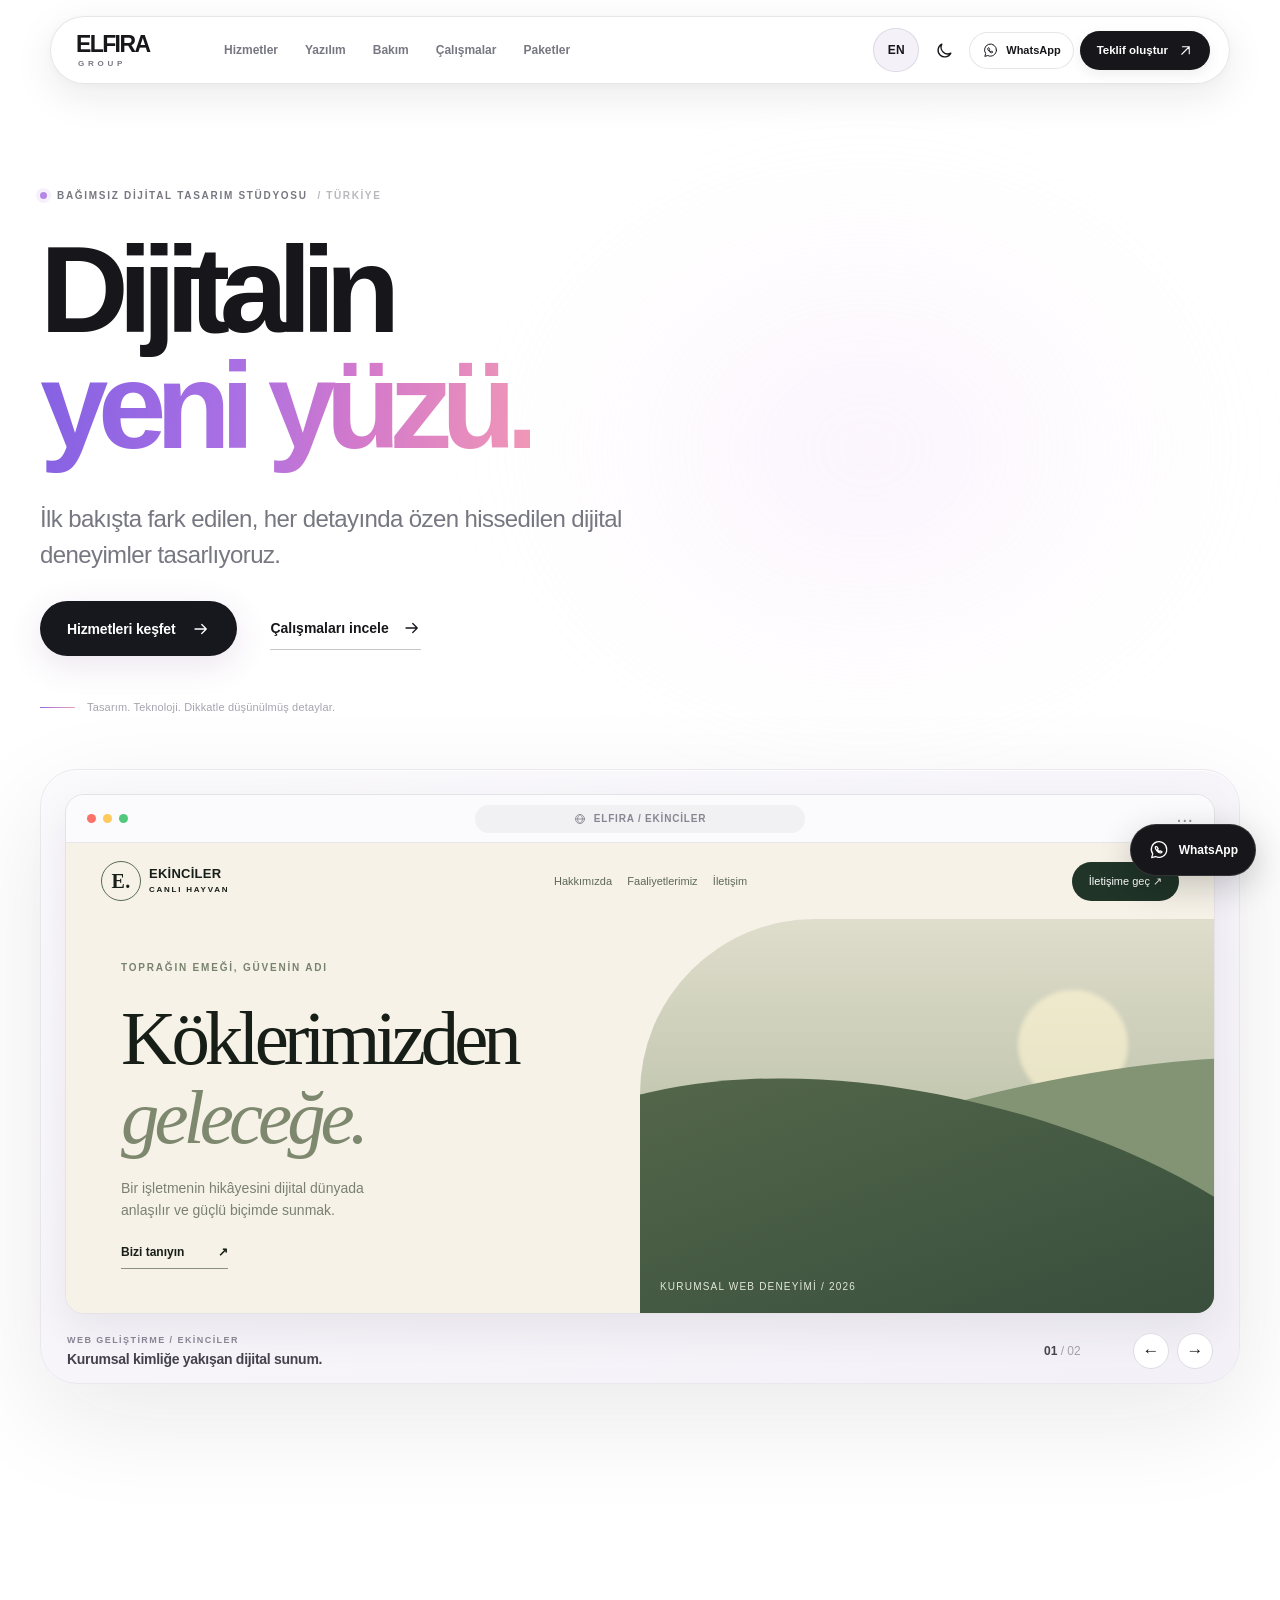
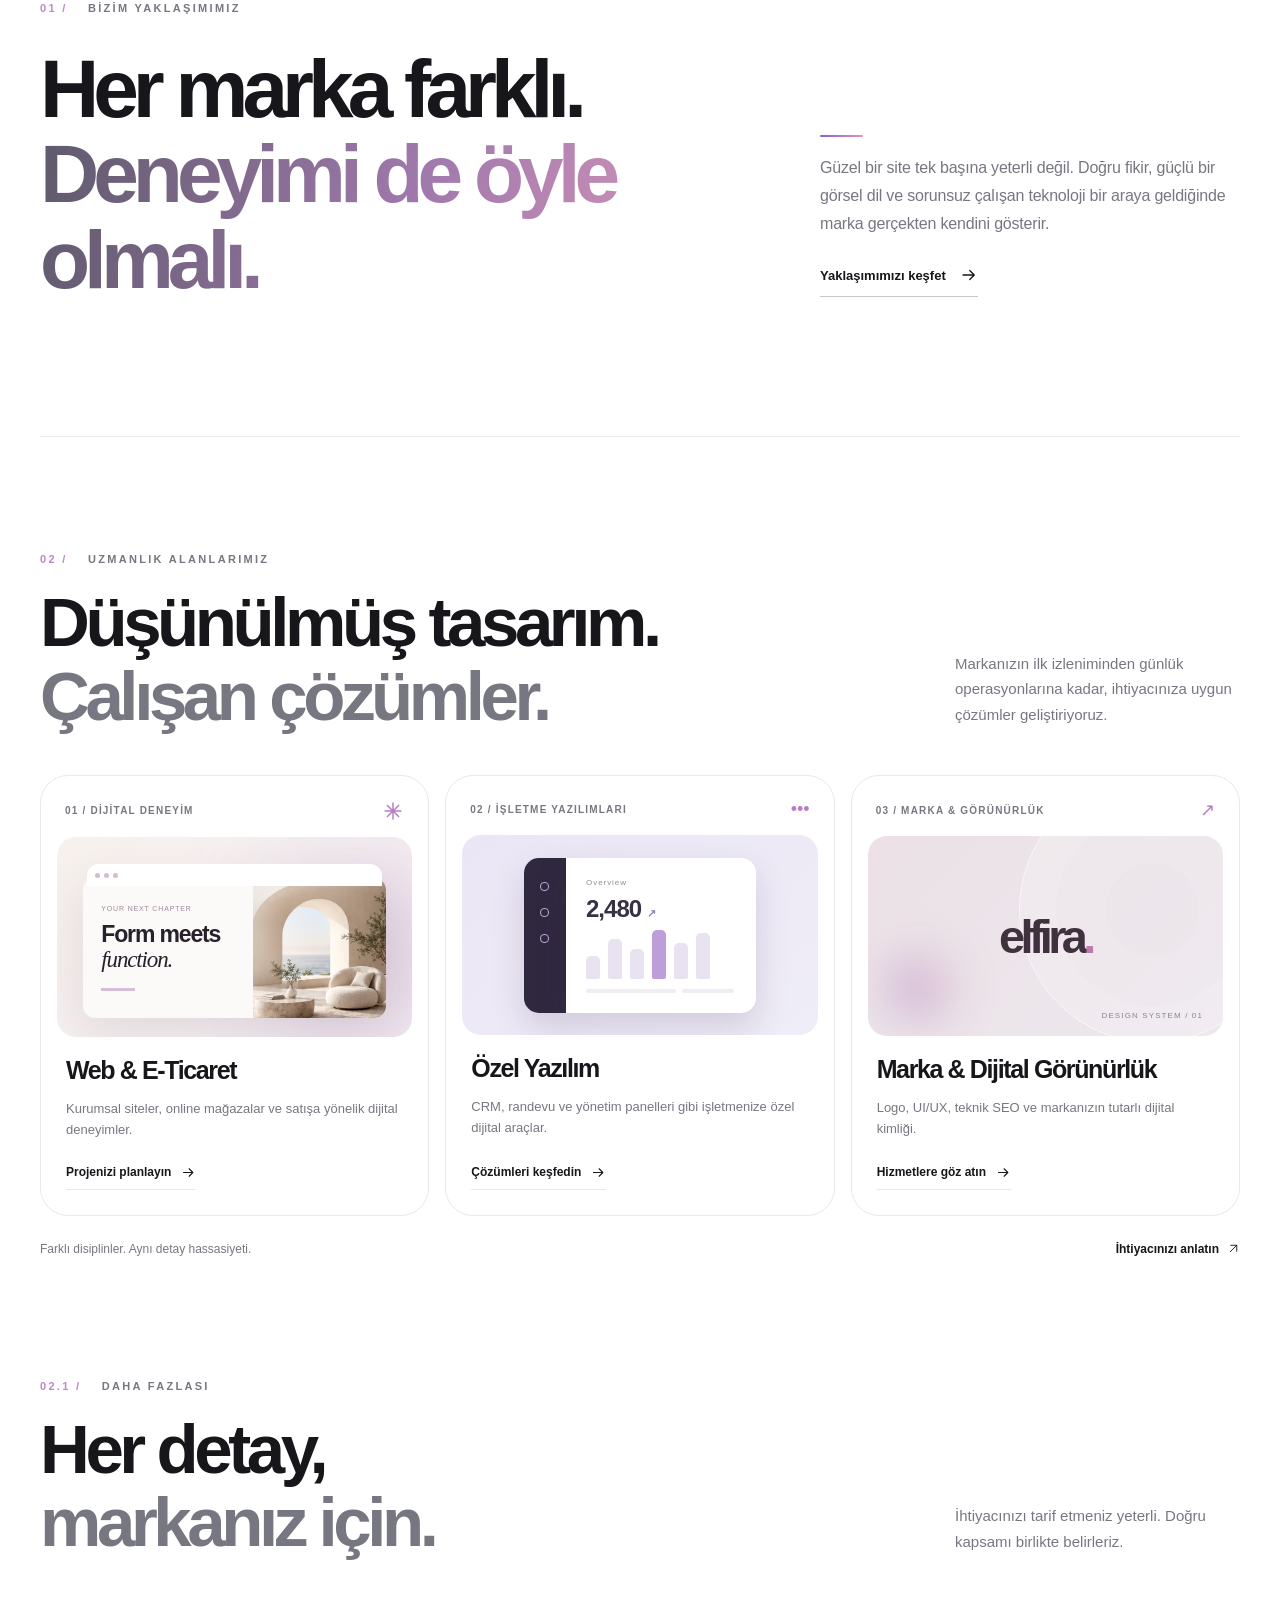
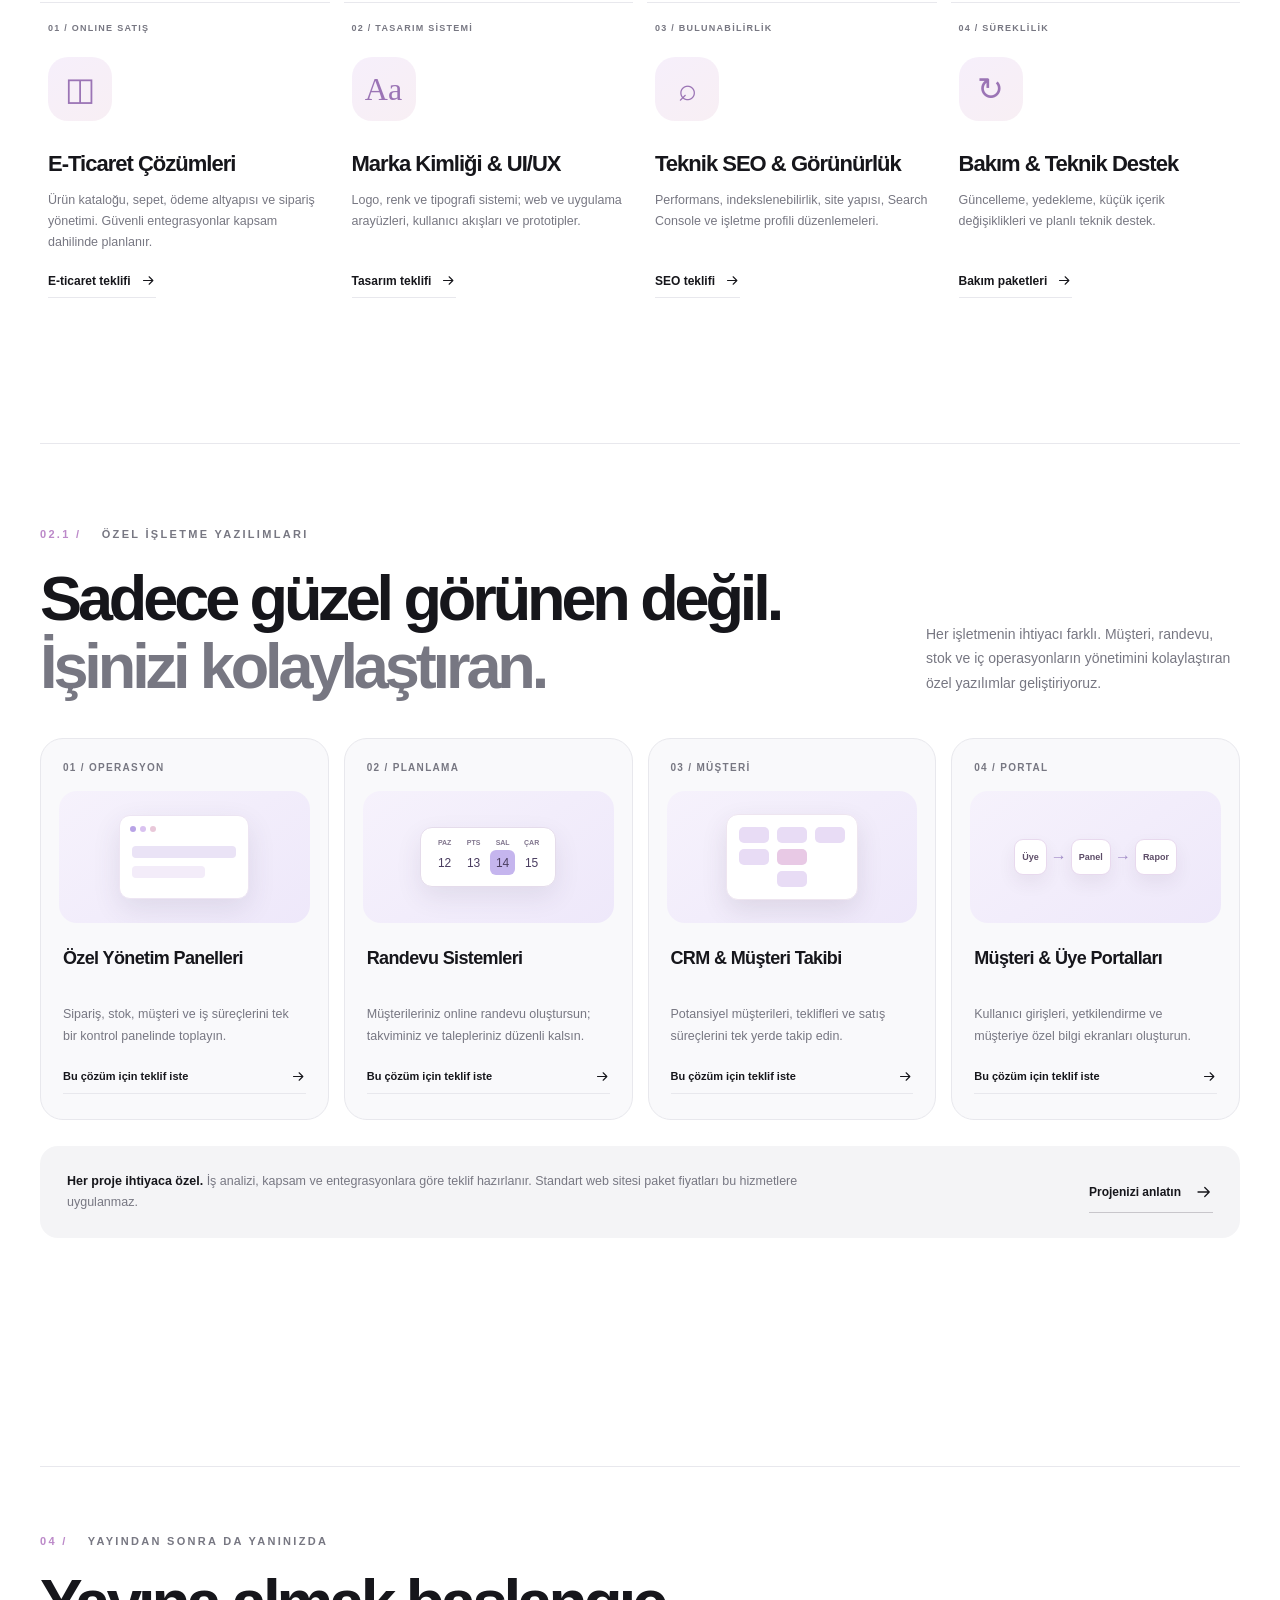
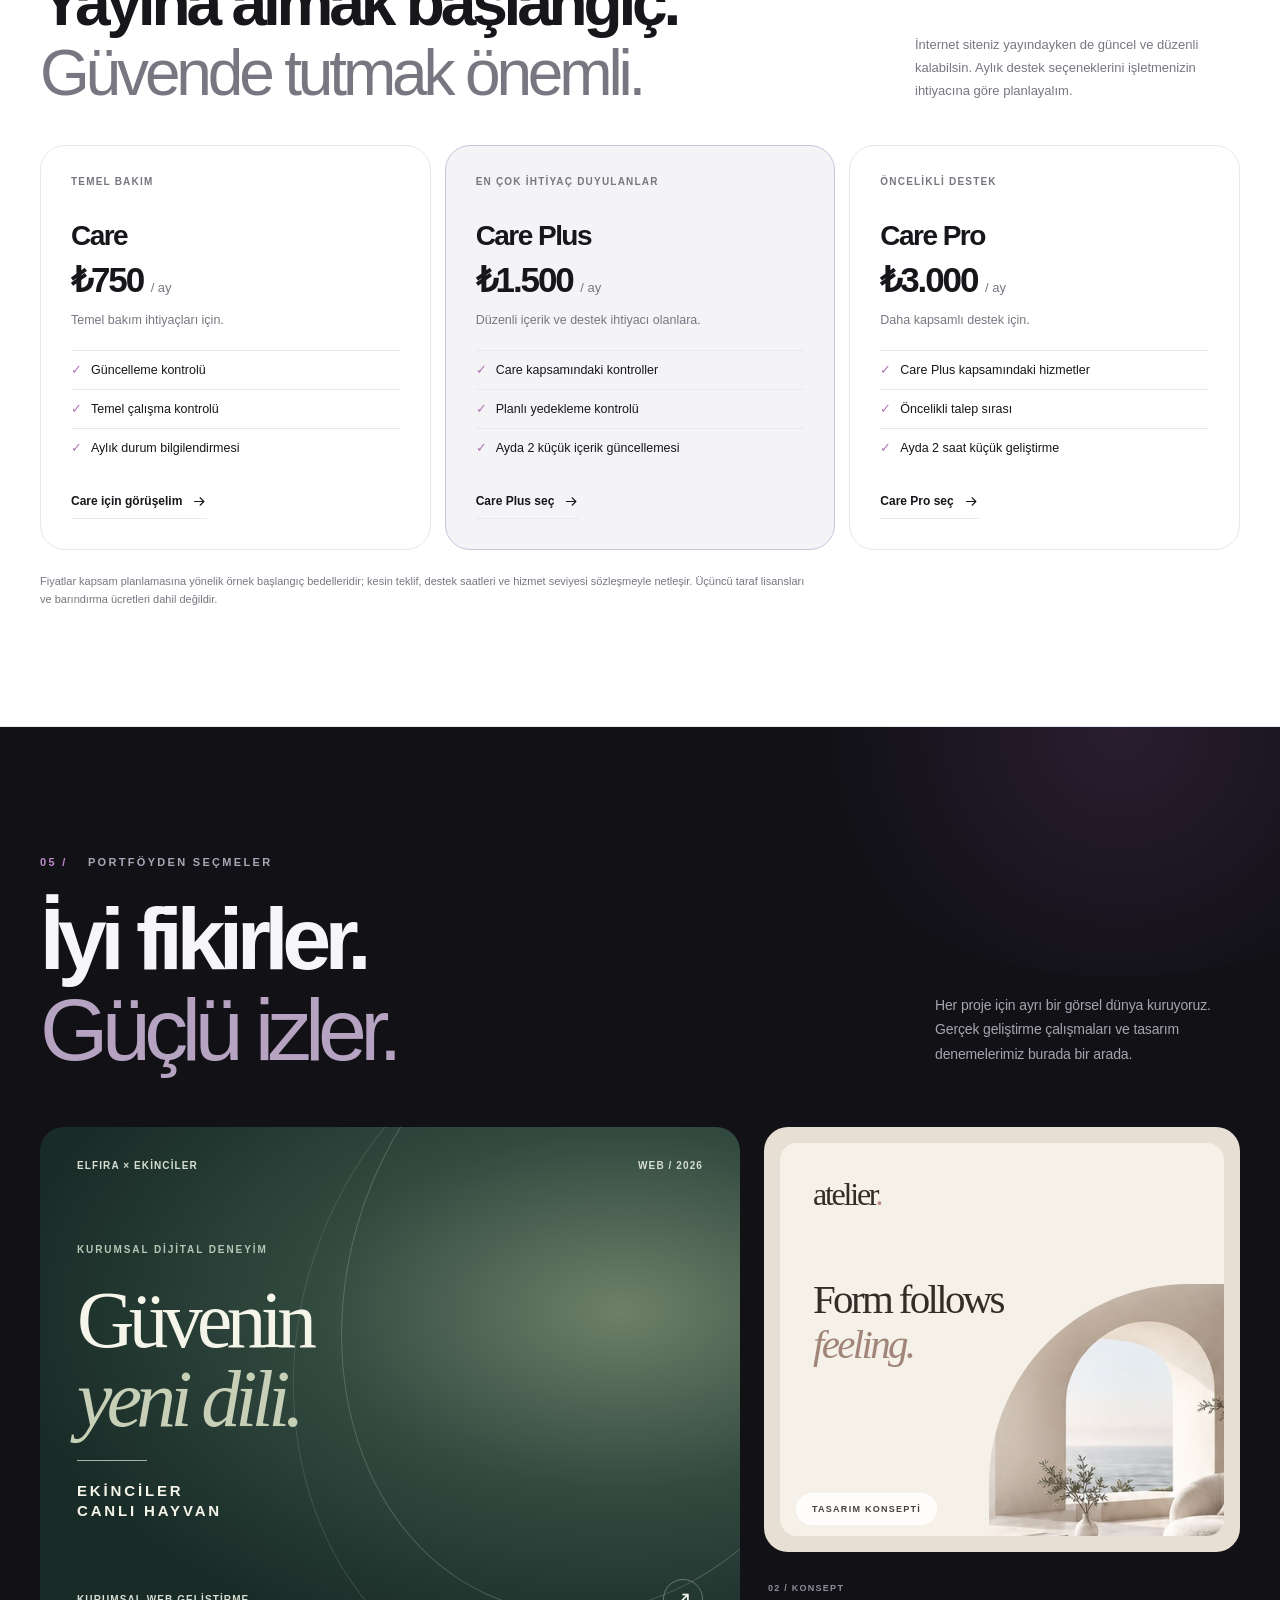
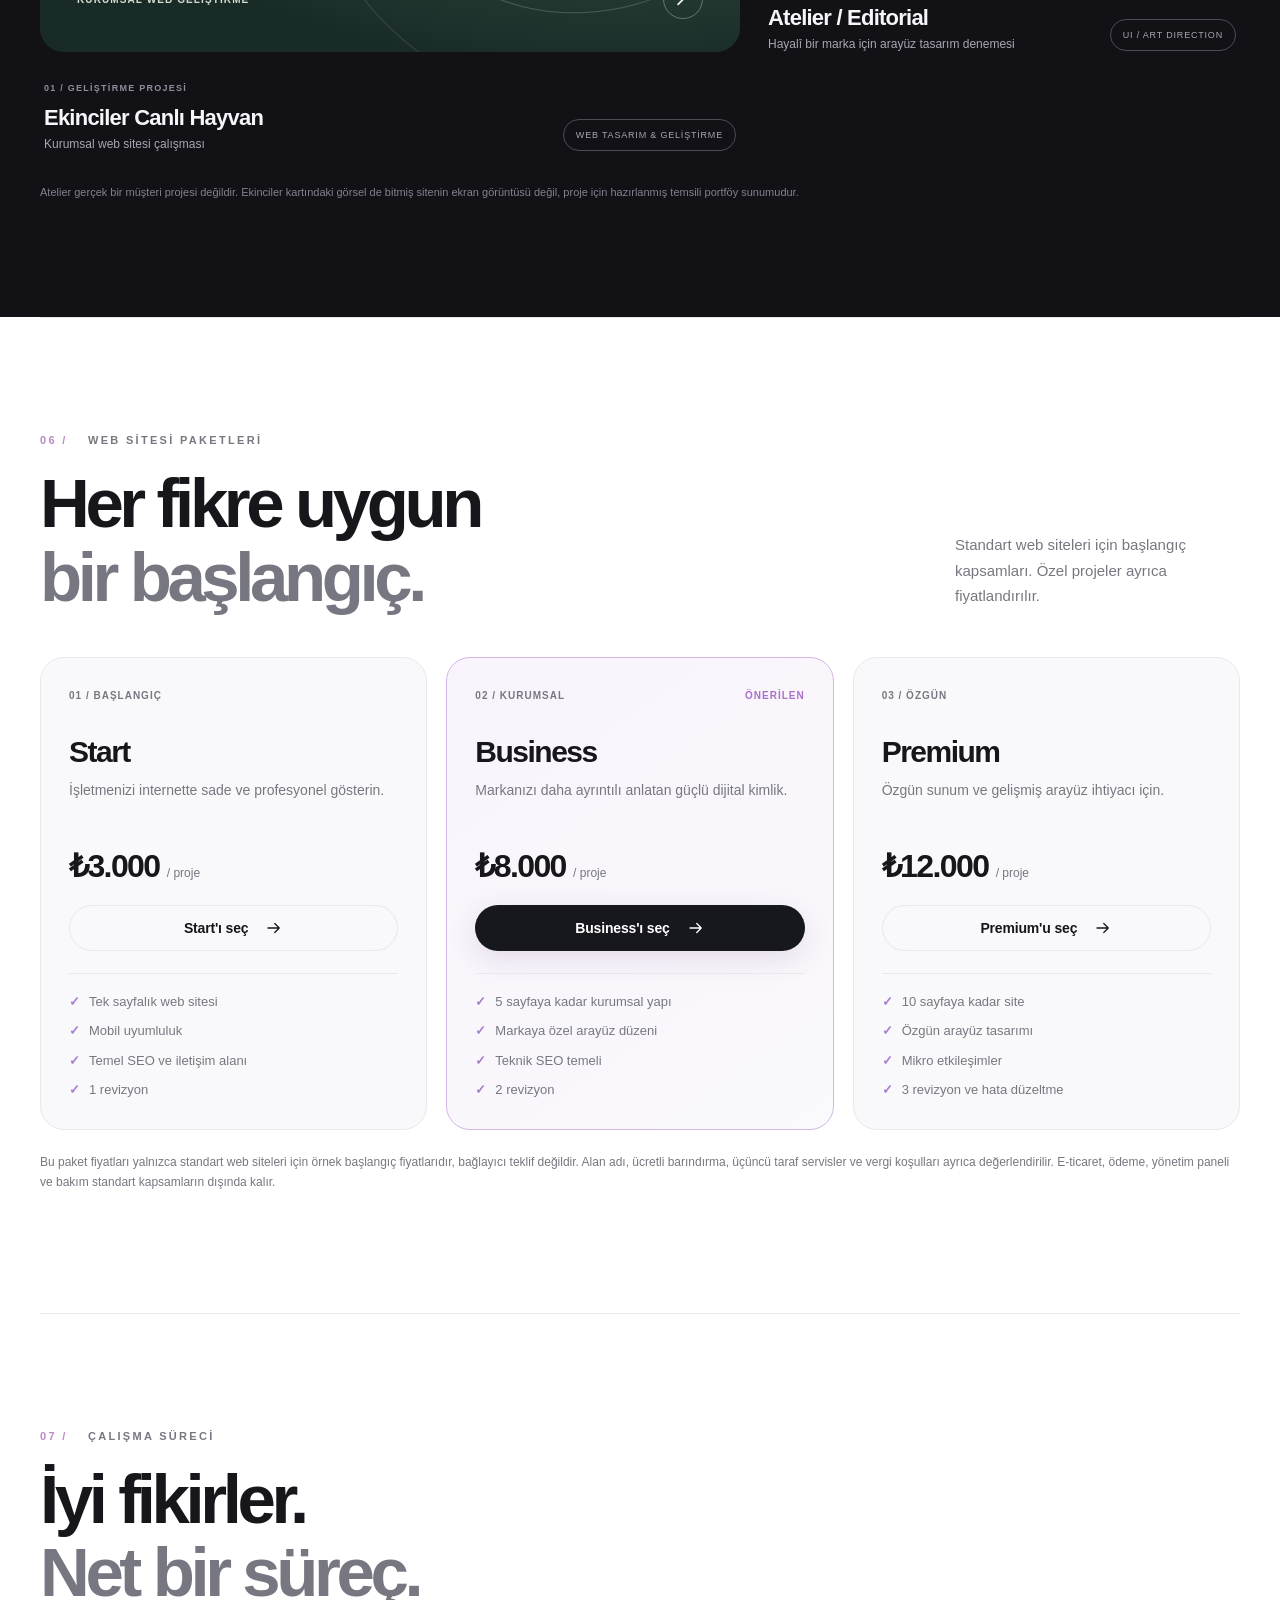
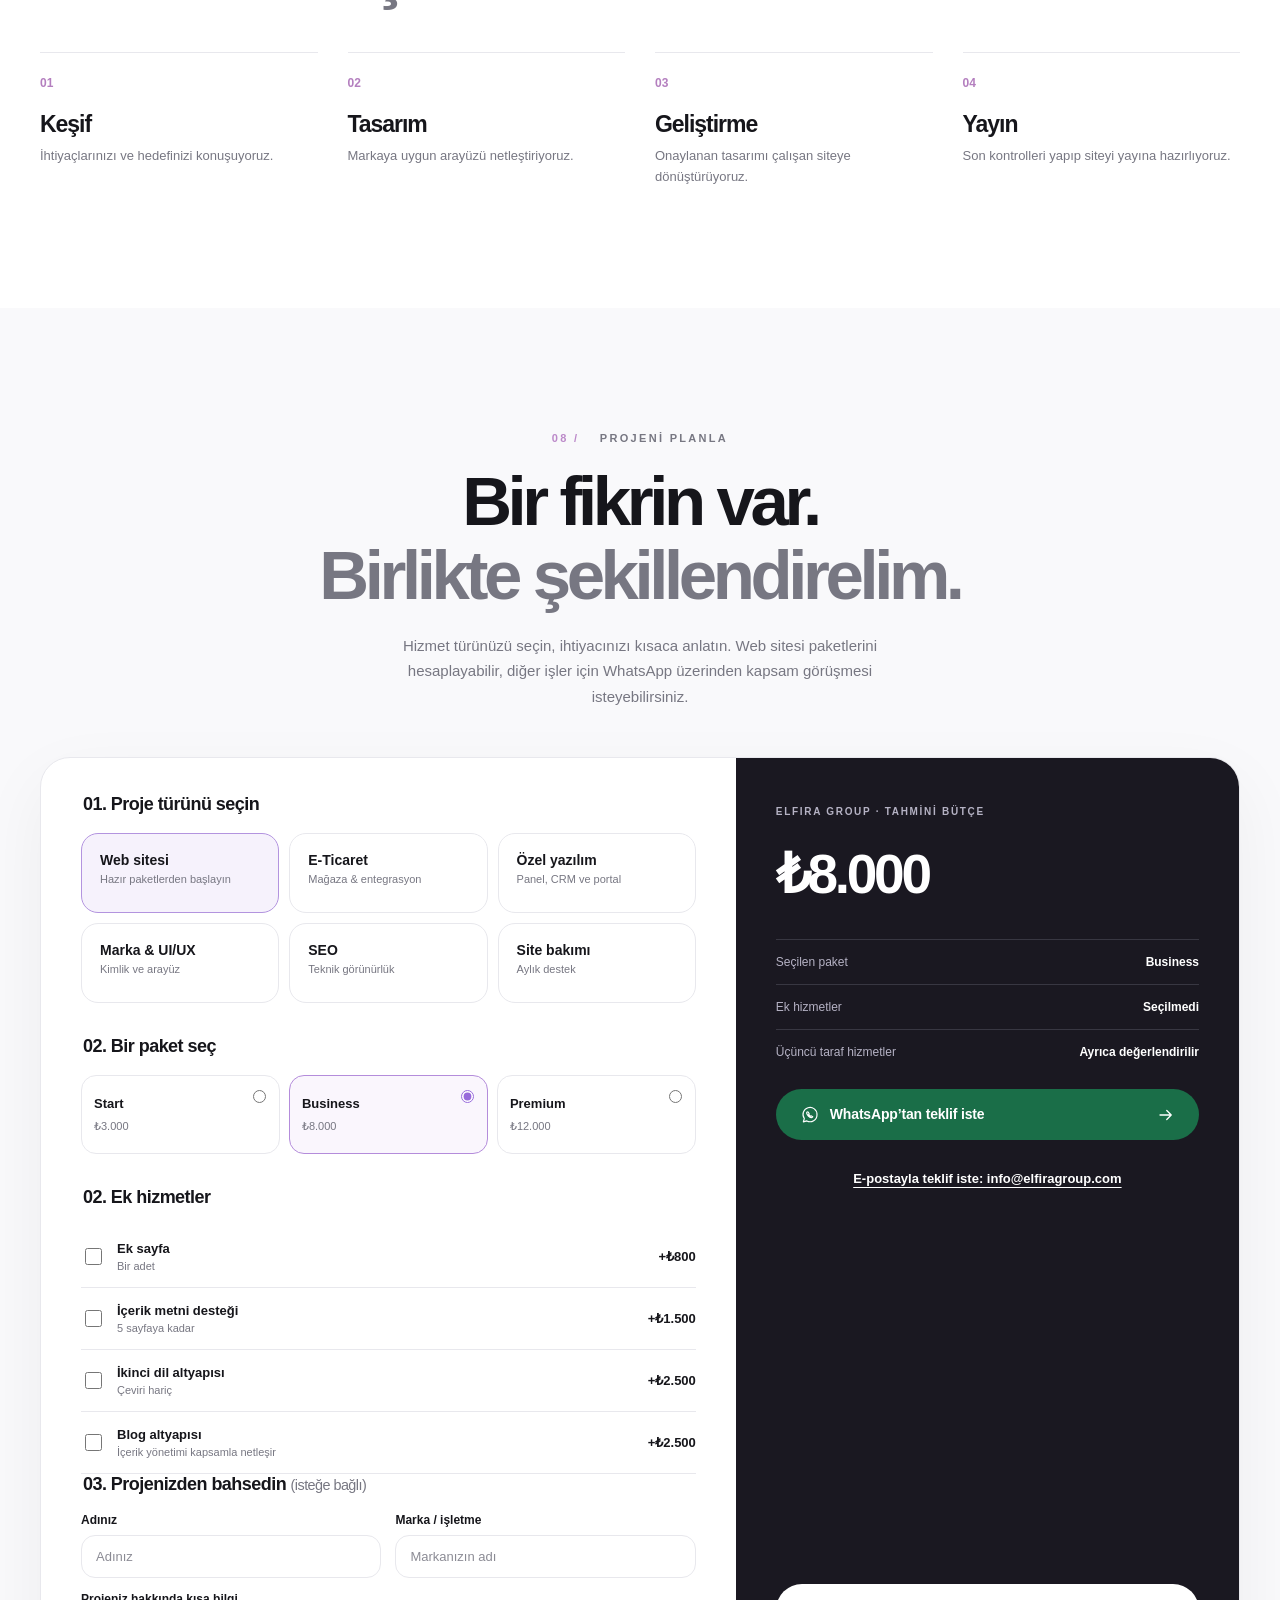
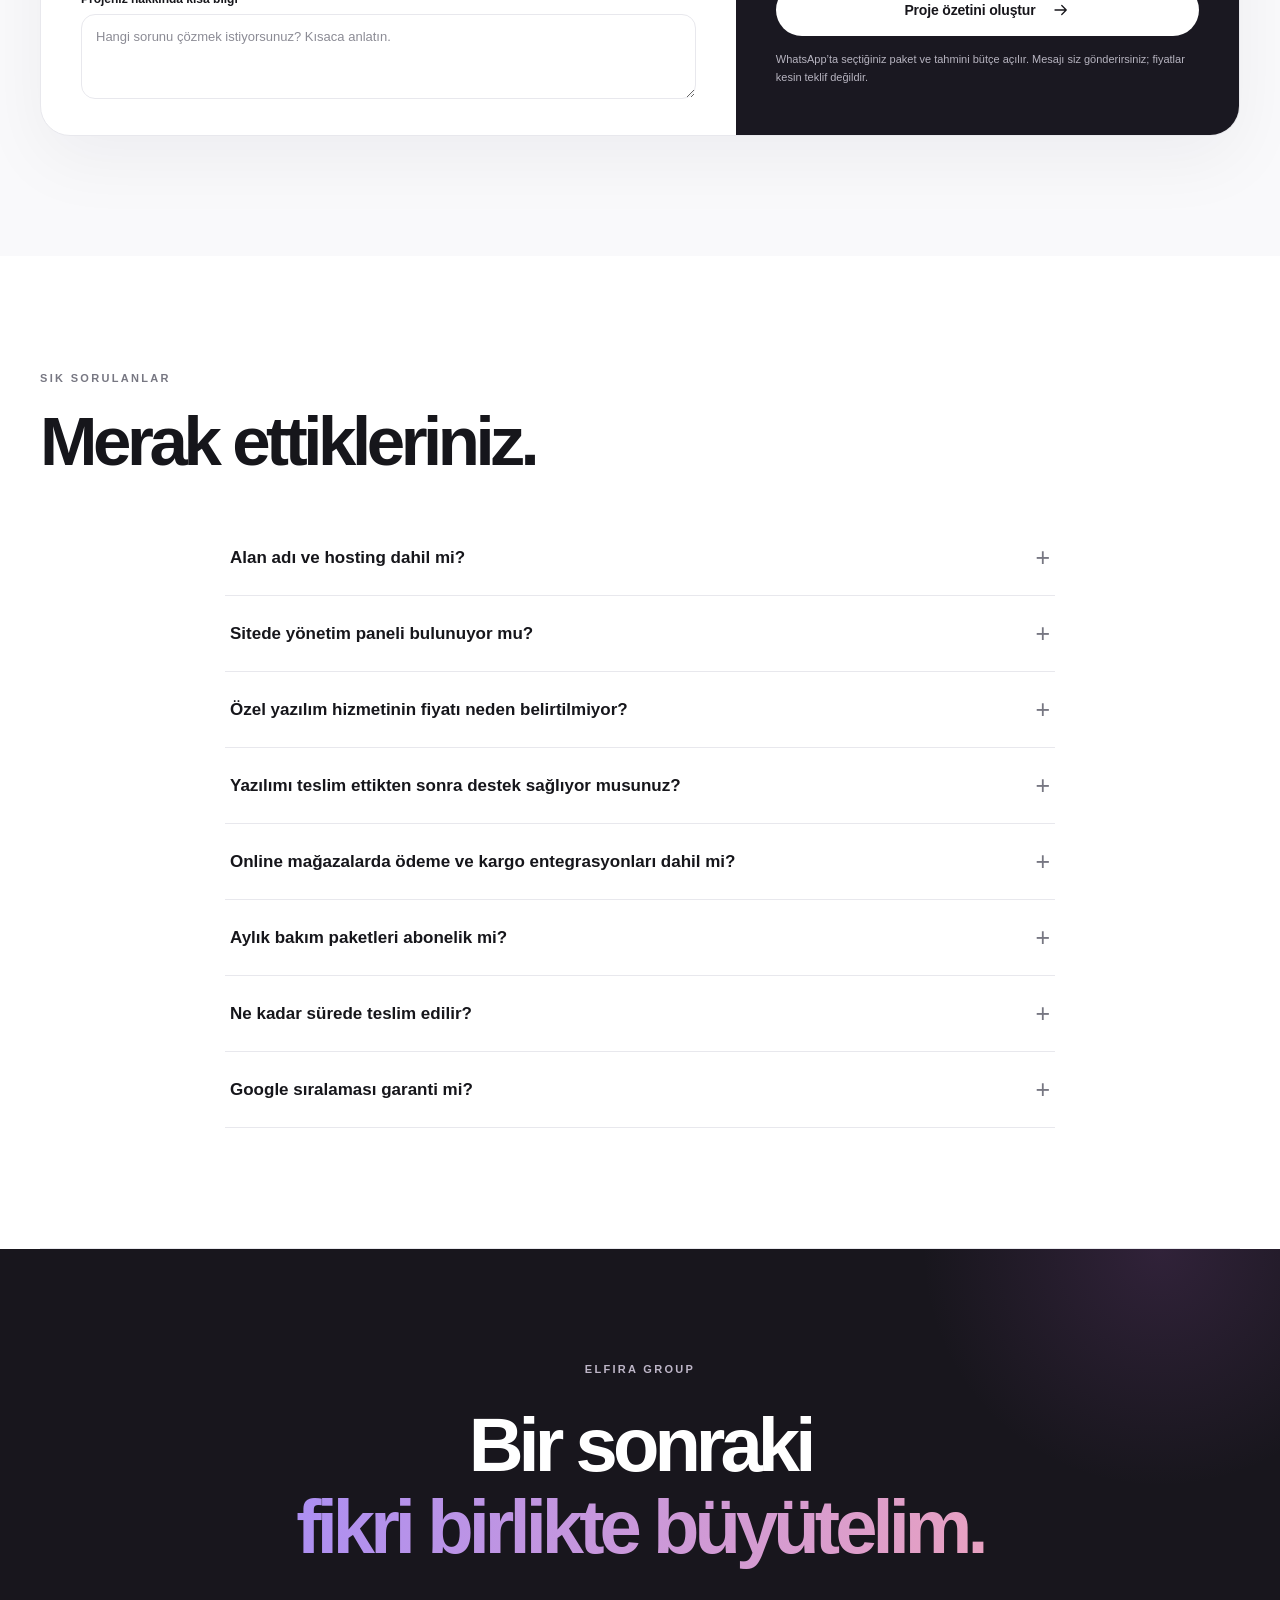
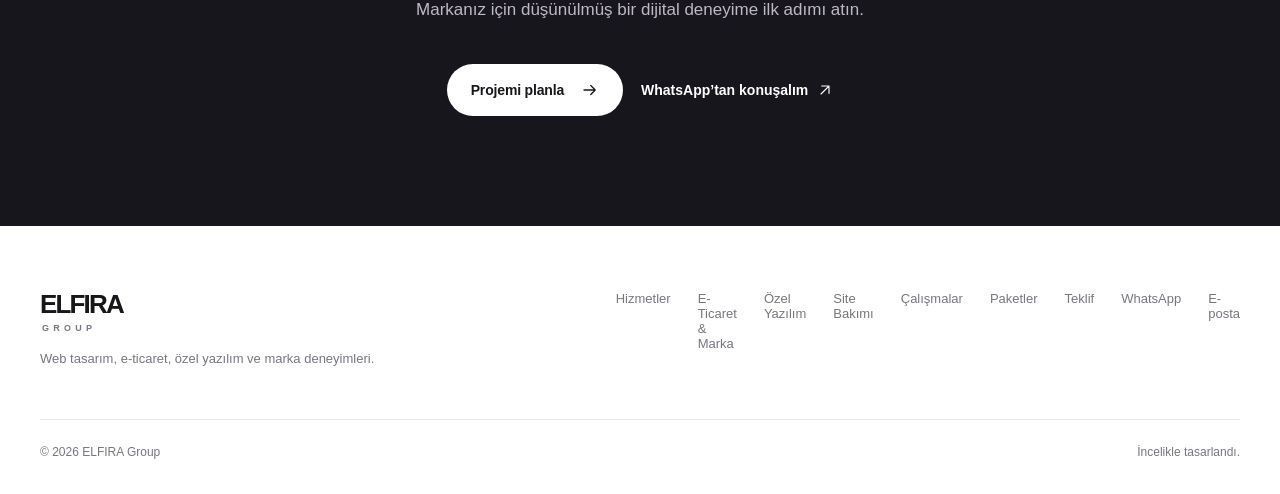
==== commit ceef3786: "Refresh assets after email contact update" ====
--- a/index.html
+++ b/index.html
@@ -23,8 +23,8 @@
   <meta name="twitter:image" content="https://elfiragroup.com/assets/social-preview.svg?v=20261018">
   <link rel="icon" type="image/svg+xml" href="assets/favicon.svg">
   <link rel="stylesheet" href="assets/styles.css">
-  <link rel="stylesheet" href="assets/v6.css">
-  <script src="assets/app.js" defer></script>
+  <link rel="stylesheet" href="assets/v6.css?v=20261018-email">
+  <script src="assets/app.js?v=20261018-email" defer></script>
   <script src="assets/v6.js" defer></script>
   <script src="assets/whatsapp.js" defer></script>
   <script src="assets/dock.js" defer></script>
--- a/assets/v6.css
+++ b/assets/v6.css
@@ -155,3 +155,6 @@
 @media(max-width:700px){.hero:before{right:0;width:100%}}
 
 .poster-round{background:transparent;color:#f3f5ee;cursor:pointer;transition:background .2s,transform .2s}.poster-round:hover{background:rgba(255,255,255,.12);transform:translateY(-2px)}
+/* Alternate email enquiry alongside the WhatsApp estimate action */
+.estimate-summary .email-quote-link{display:inline-flex;align-items:center;justify-content:center;margin:13px 0 10px;min-height:30px;text-align:center;color:#fff;font-weight:600;font-size:13px;text-decoration:underline;text-underline-offset:4px}
+.estimate-summary .email-quote-link:hover{color:#e5d8f4}
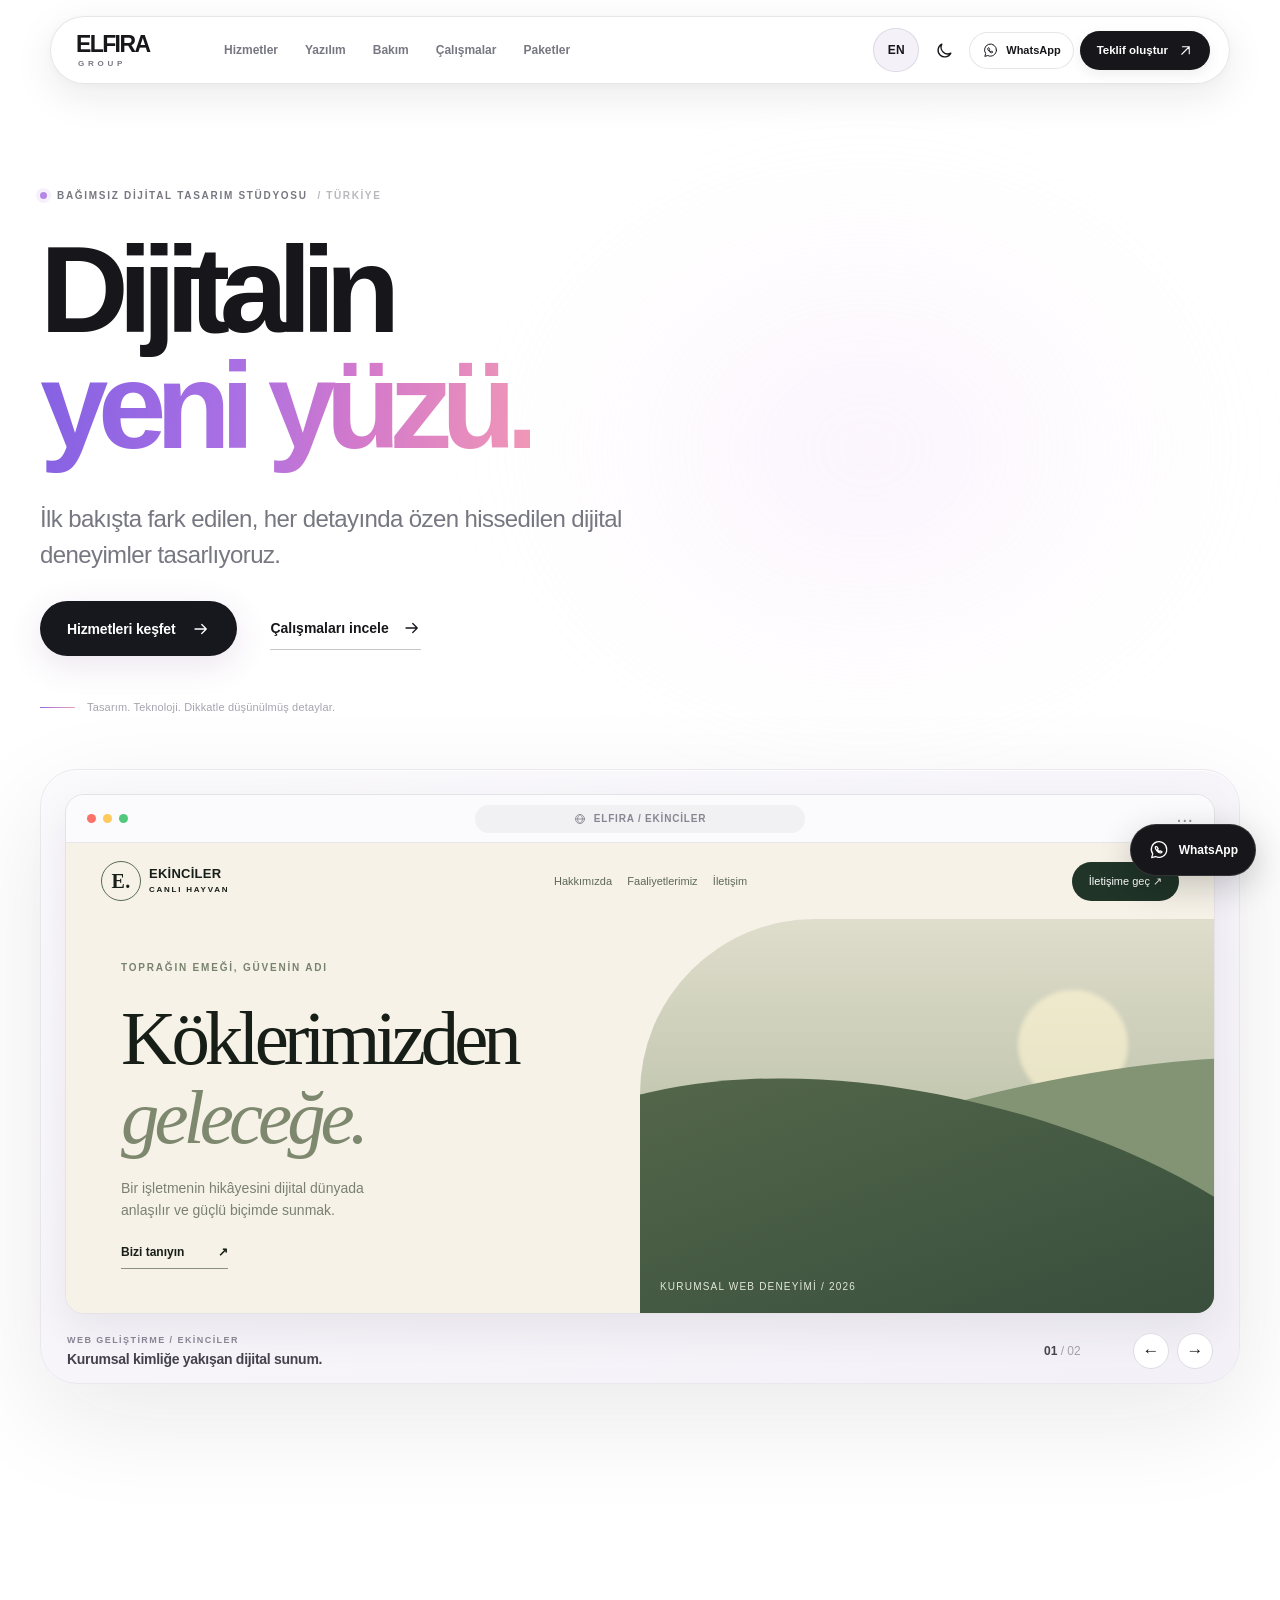
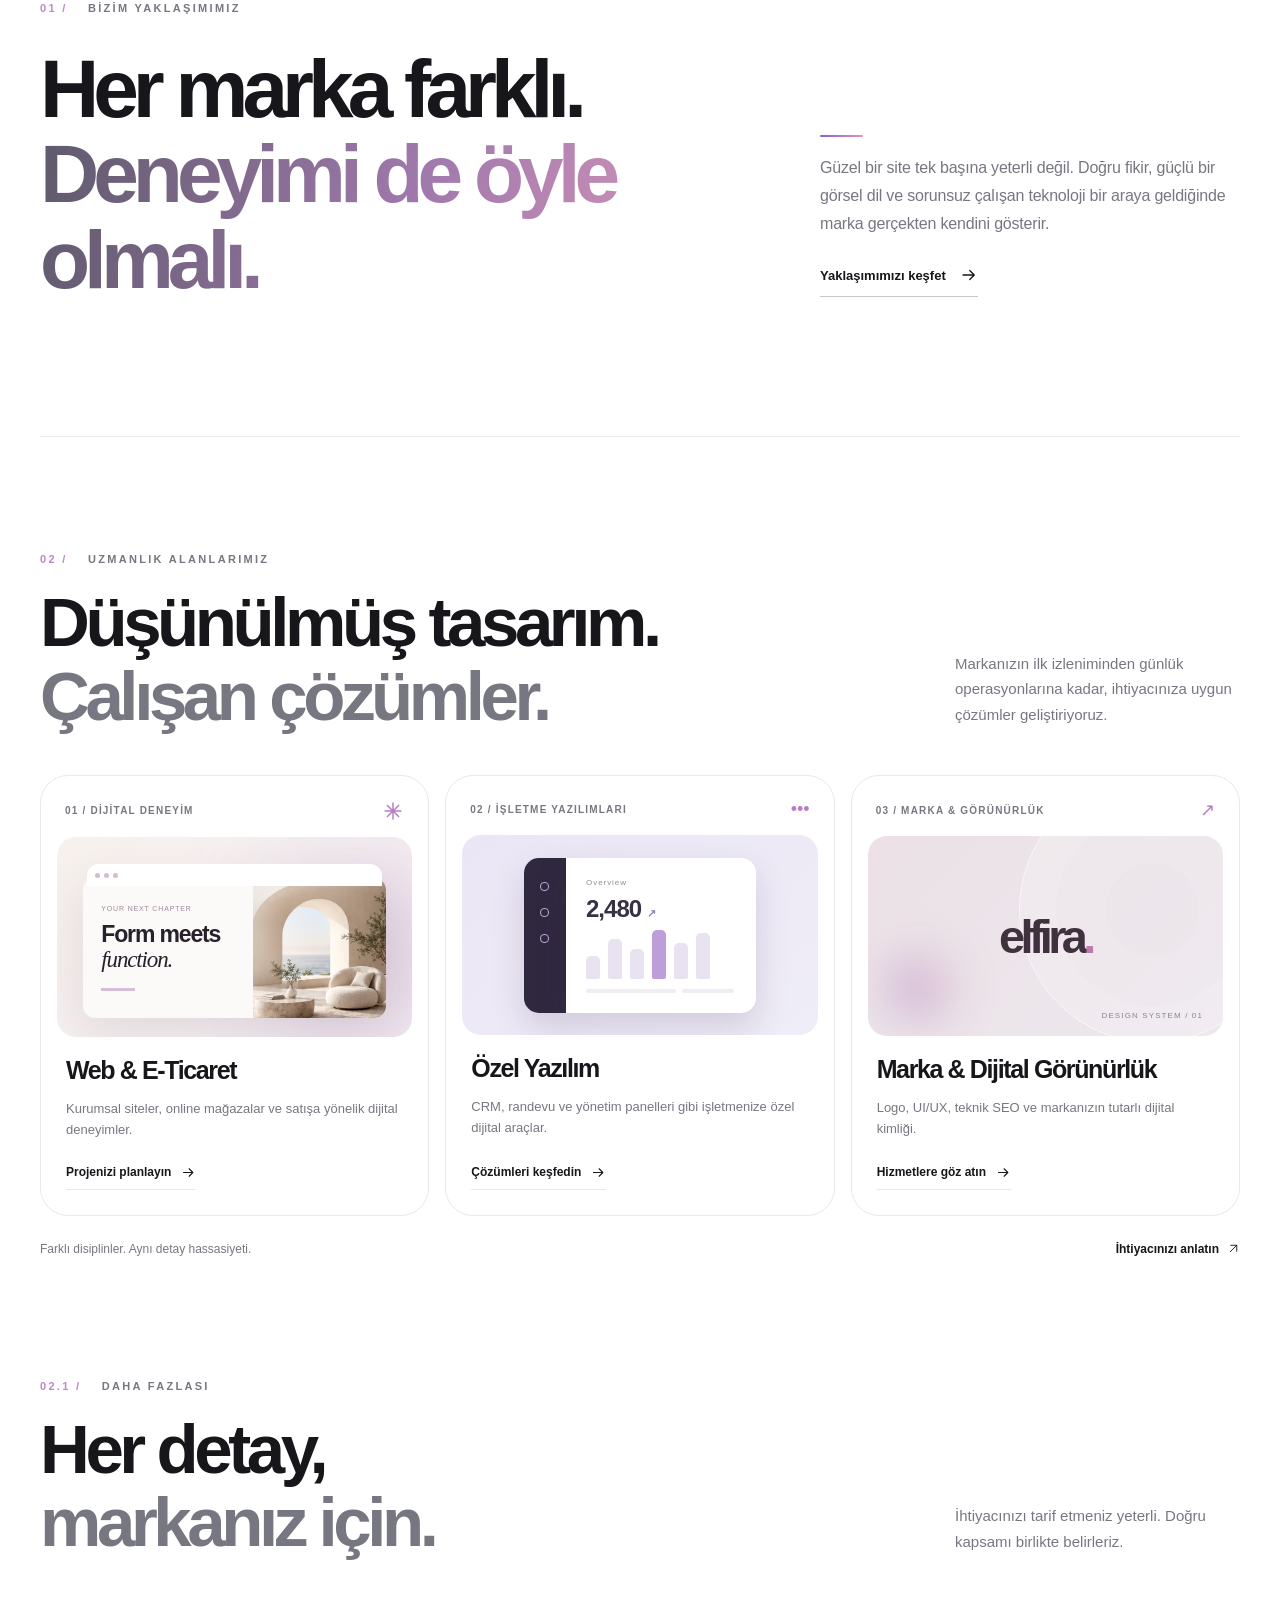
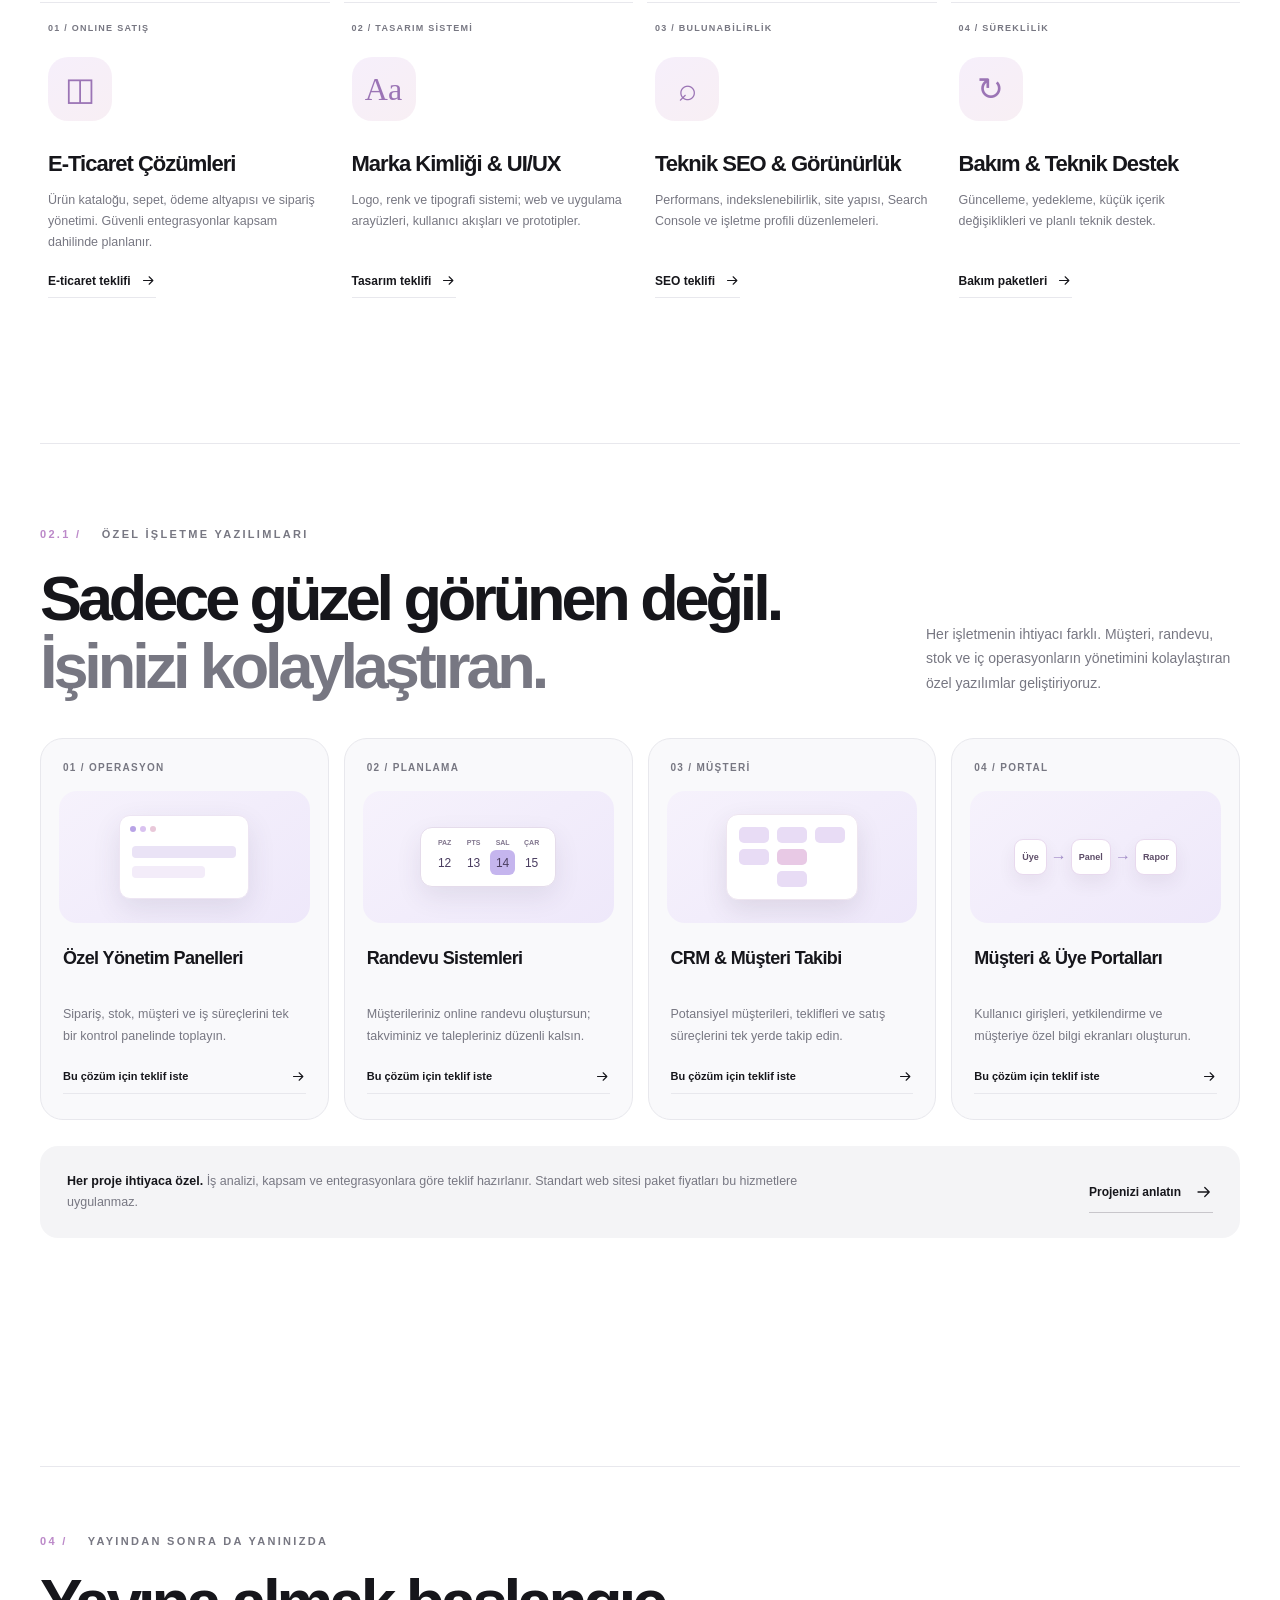
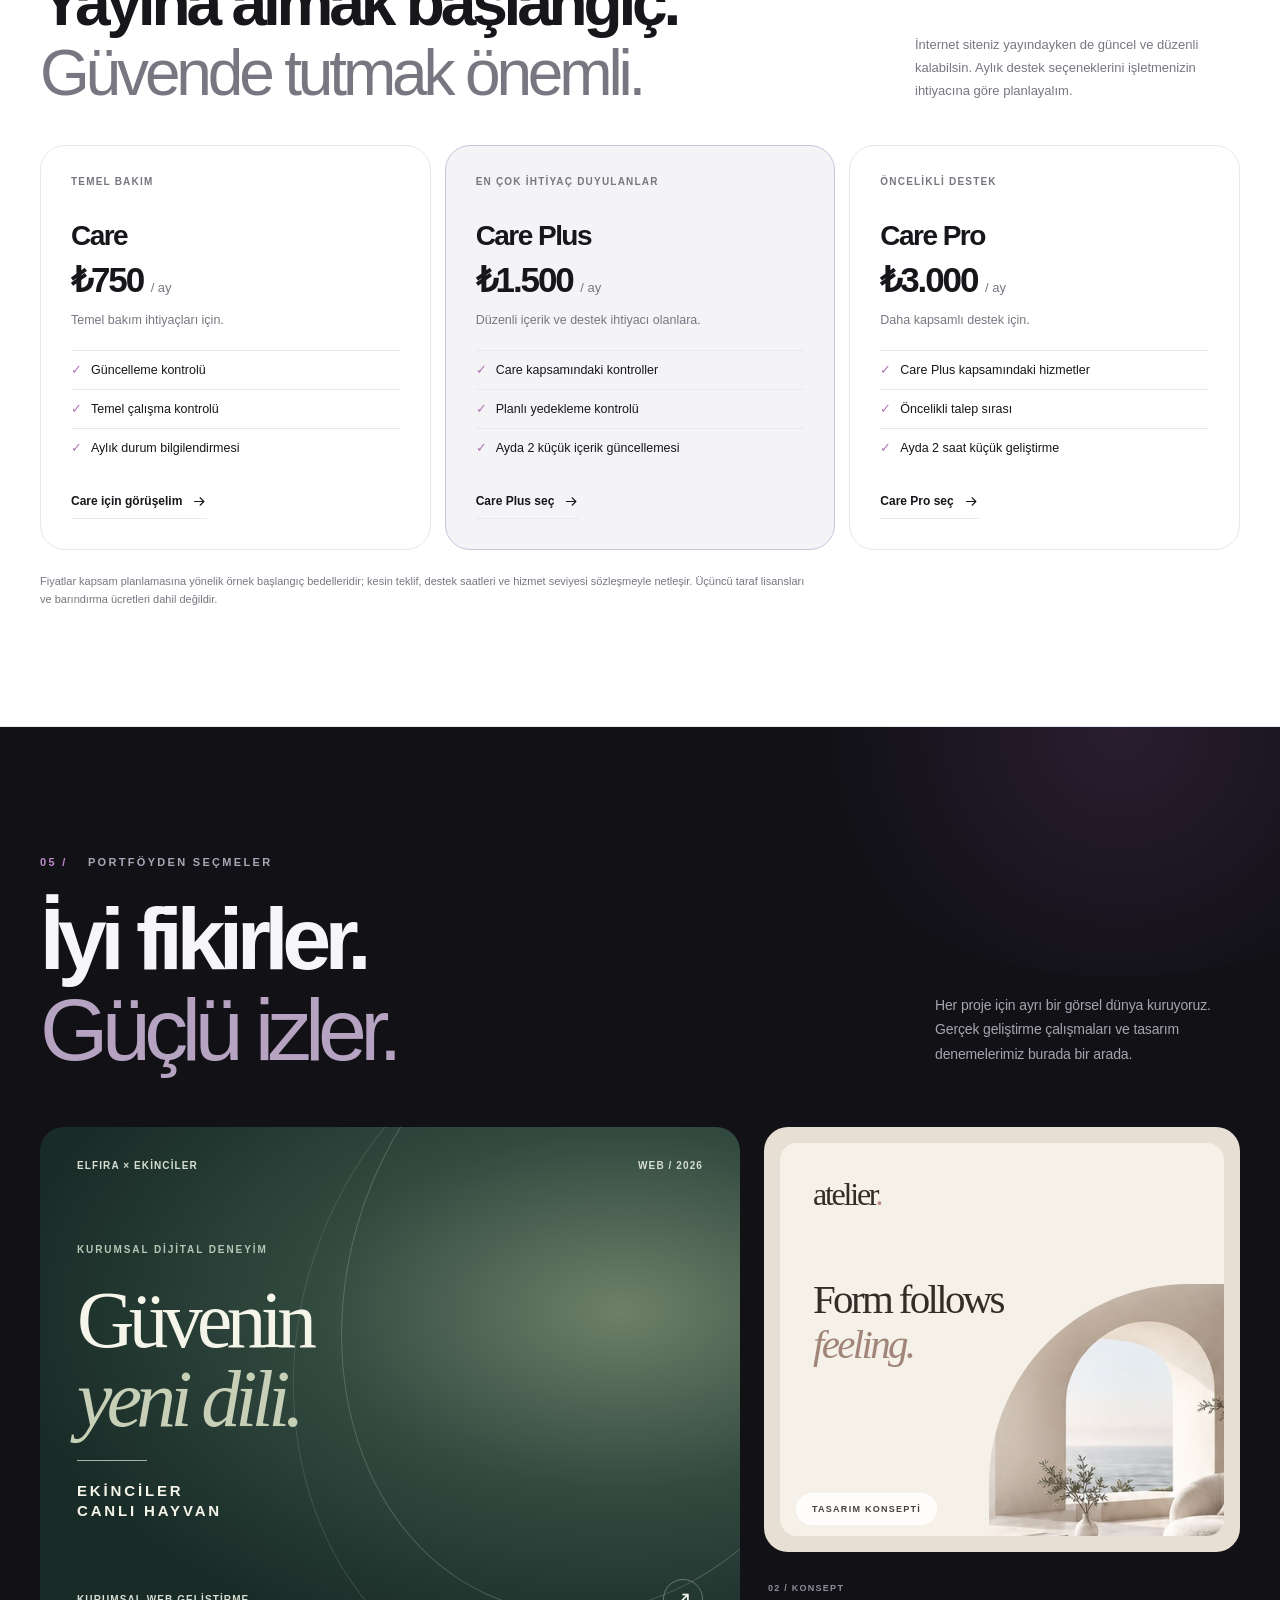
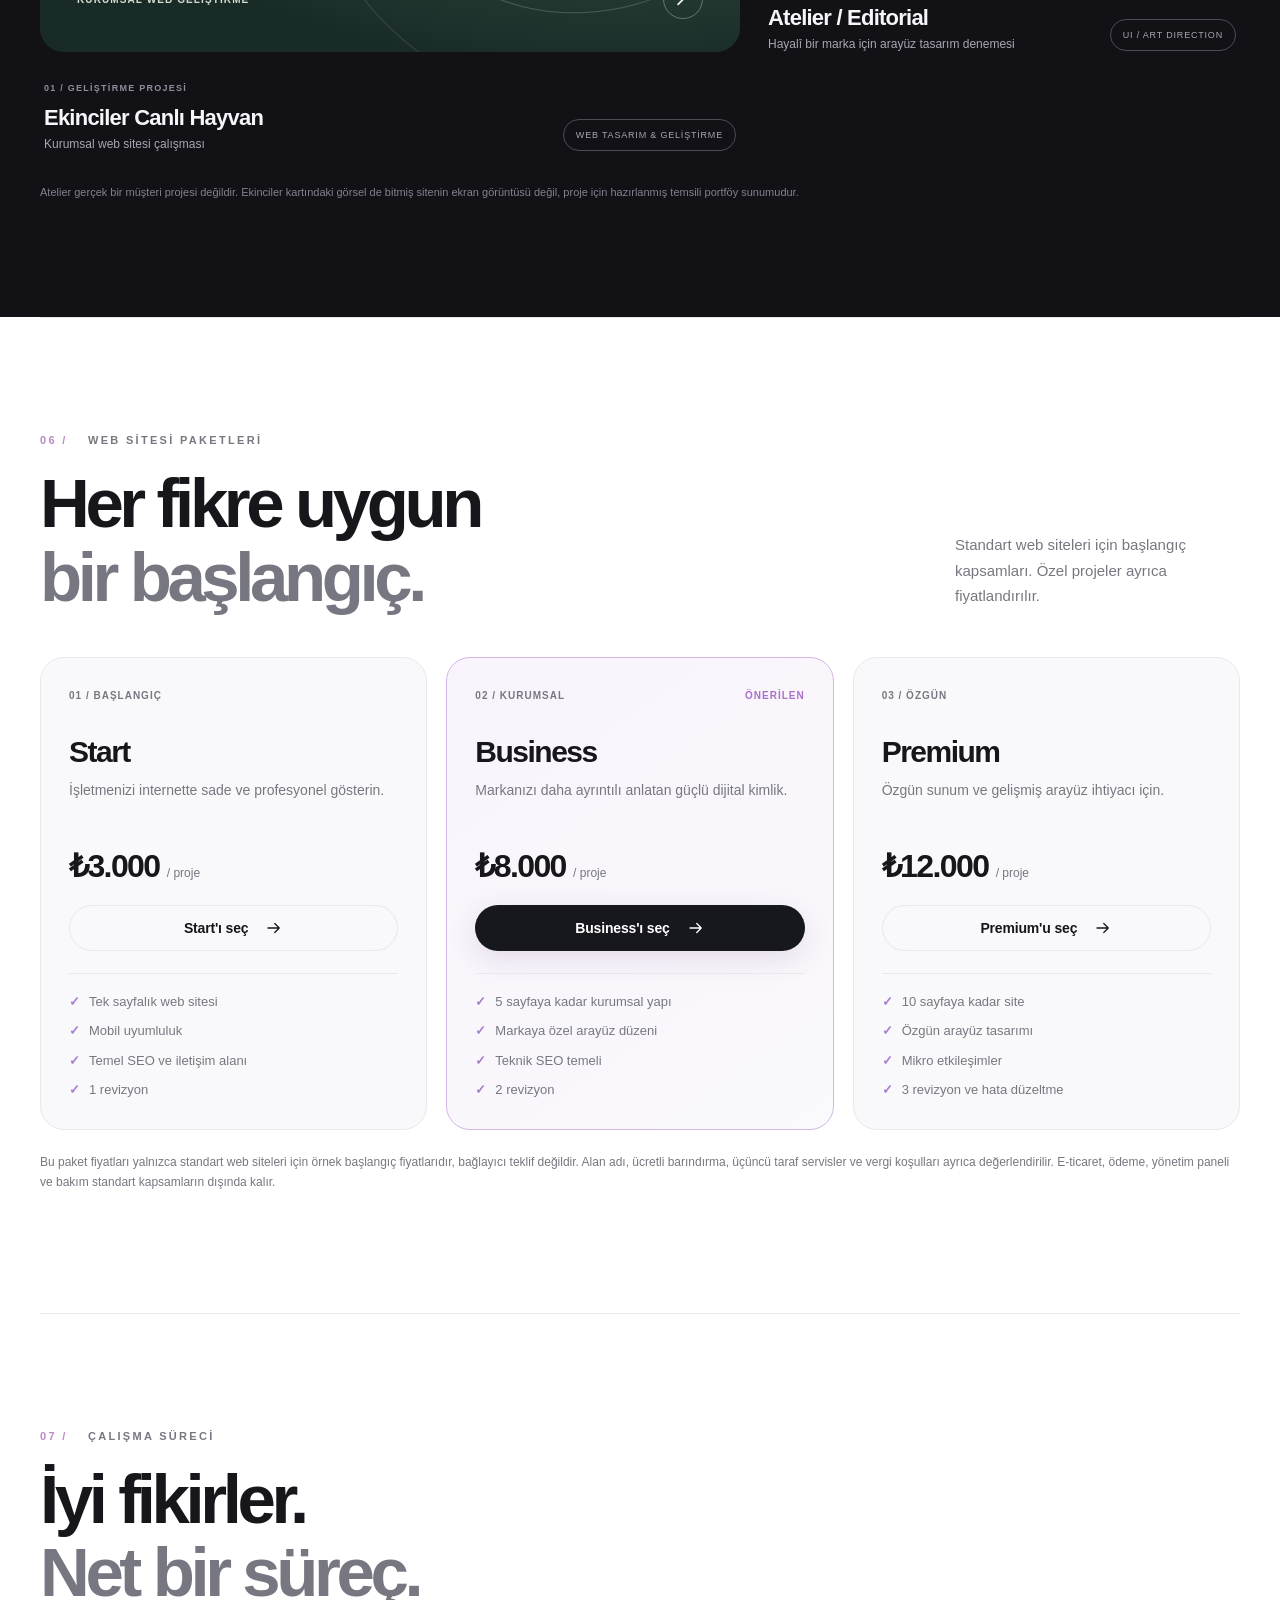
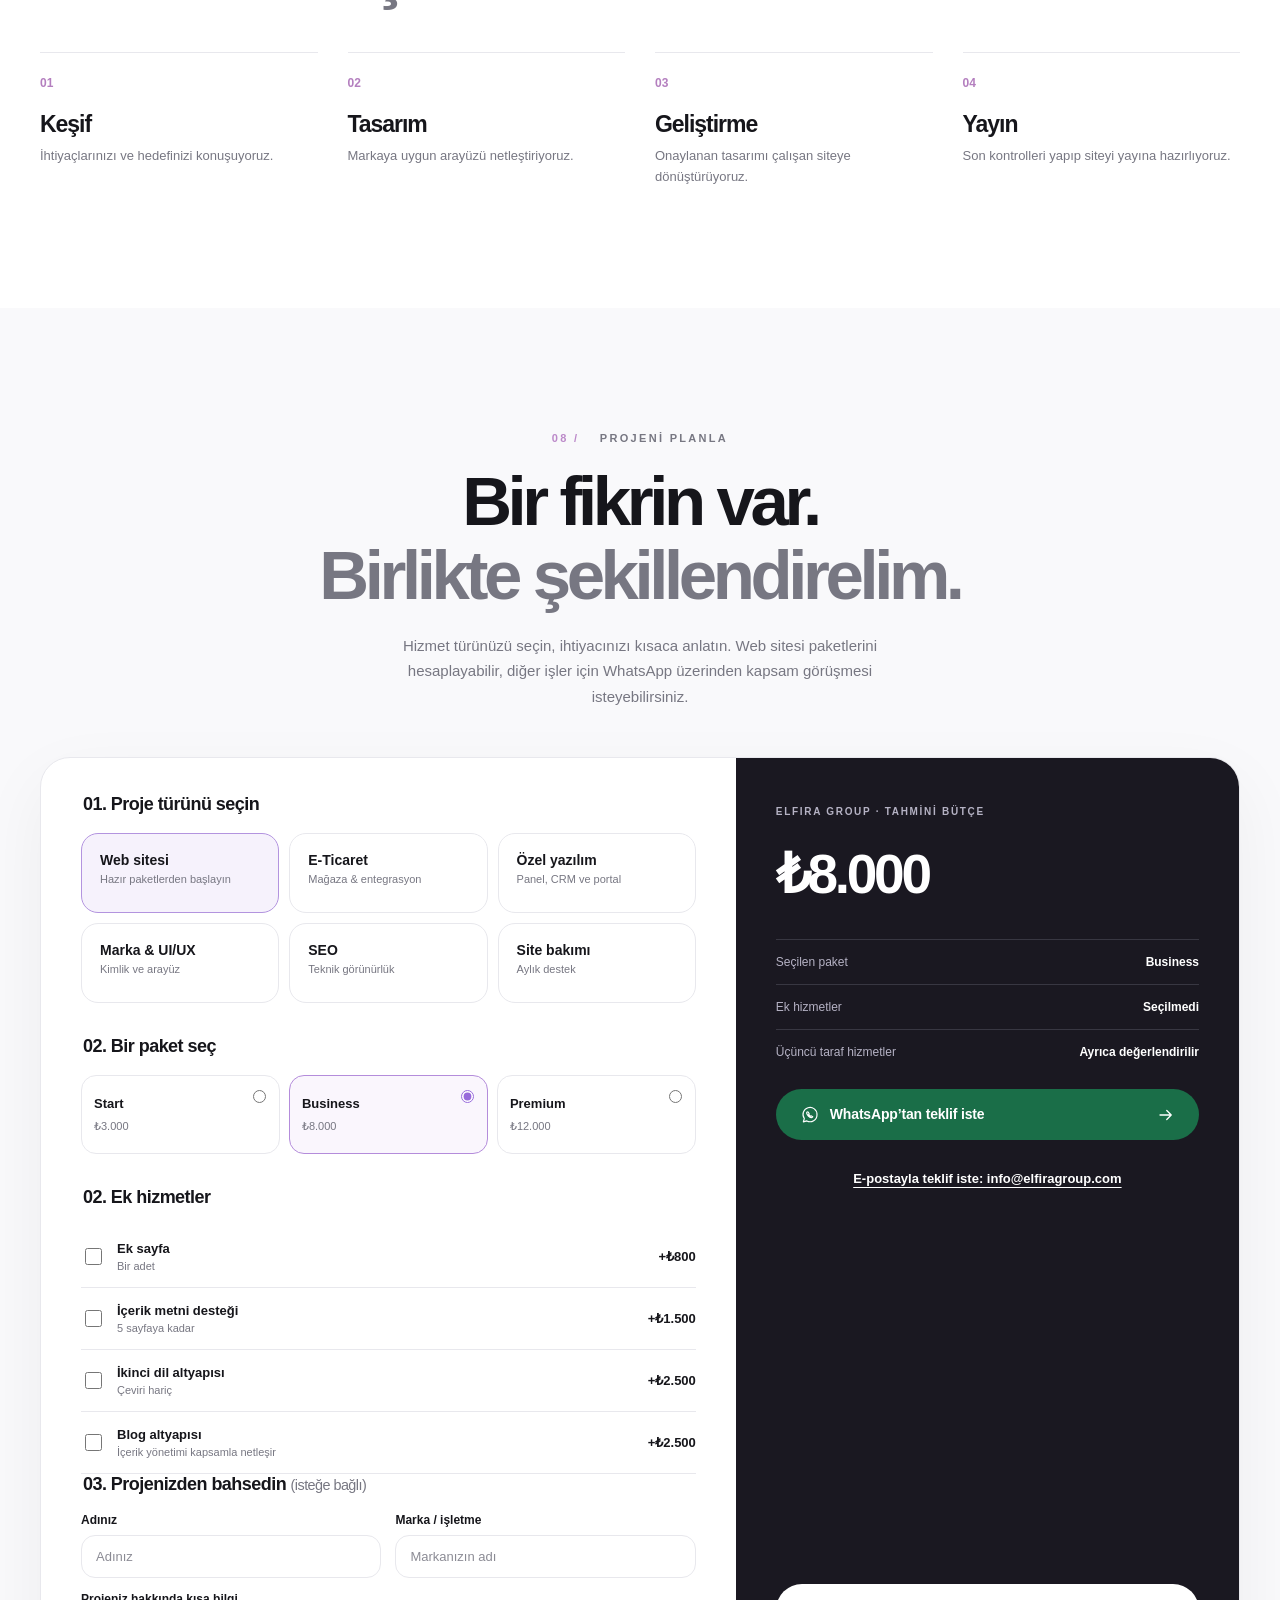
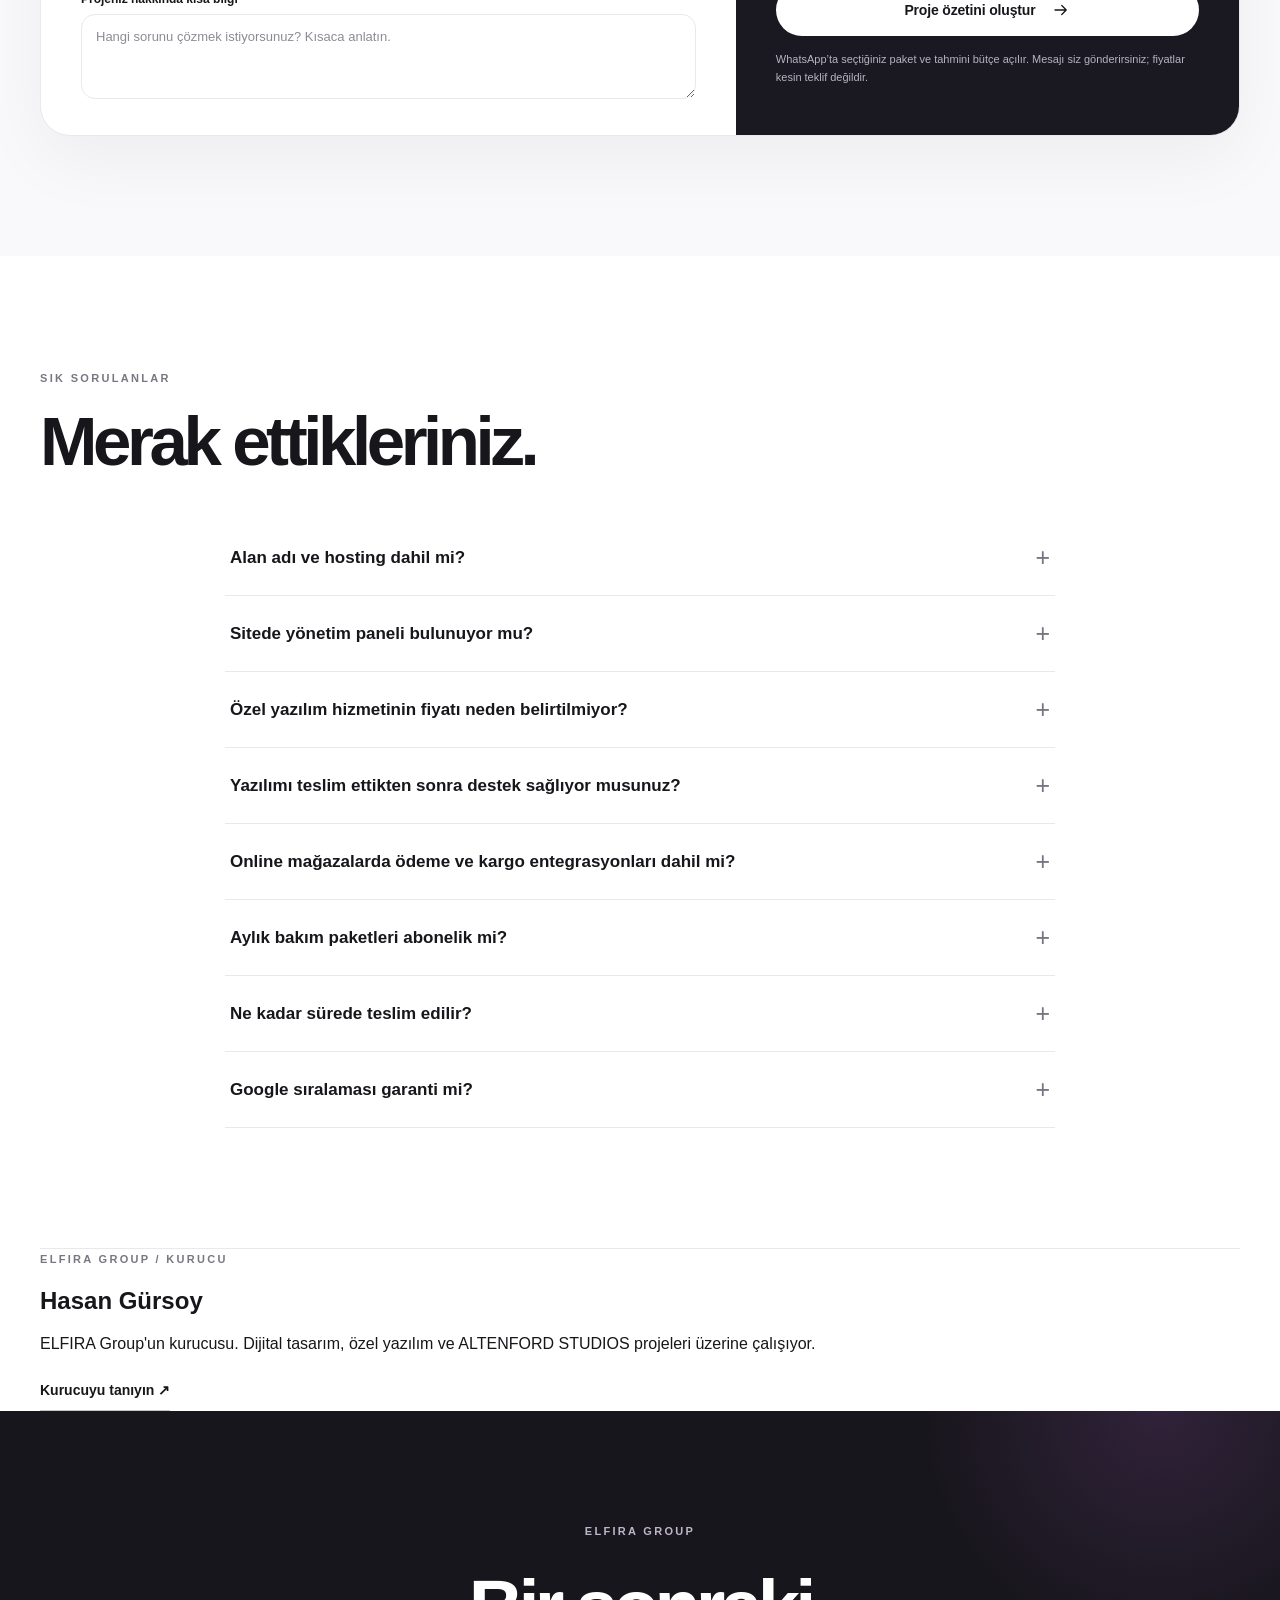
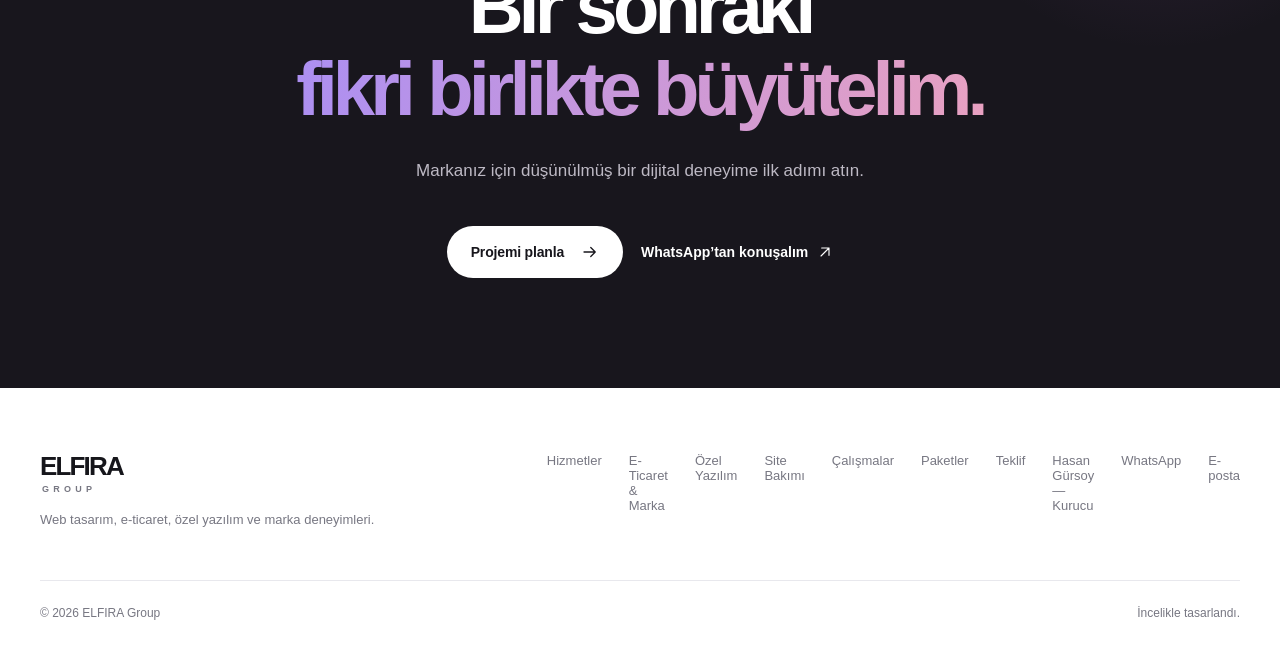
==== commit 873ff78c: "feat(seo): link Hasan Gürsoy founder profile from tr homepage" ====
--- a/index.html
+++ b/index.html
@@ -33,10 +33,13 @@
   <link rel="stylesheet" href="assets/v9.css">
   <link rel="stylesheet" href="assets/dock.css">
   <link rel="stylesheet" href="assets/language.css?v=20261018b">
+    <link rel="canonical" href="https://elfiragroup.com/">
   <link rel="alternate" hreflang="tr" href="https://elfiragroup.com/">
   <link rel="alternate" hreflang="en" href="https://elfiragroup.com/en/">
   <link rel="alternate" hreflang="x-default" href="https://elfiragroup.com/">
   <title>ELFIRA Group | Web Tasarım, E-Ticaret ve Özel Yazılım</title>
+  <link rel="stylesheet" href="/assets/founder.css">
+  <script type="application/ld+json">{"@context":"https://schema.org","@graph":[{"@type":"WebSite","@id":"https://elfiragroup.com/#website","url":"https://elfiragroup.com/","name":"ELFIRA Group","inLanguage":["tr","en"]},{"@type":"Organization","@id":"https://elfiragroup.com/#organization","name":"ELFIRA Group","url":"https://elfiragroup.com/","founder":{"@type":"Person","@id":"https://elfiragroup.com/hasan-gursoy/#person","name":"Hasan Gürsoy","url":"https://elfiragroup.com/hasan-gursoy/"}}]}</script>
 </head>
 <body>
   <a class="skip-link" href="#main">İçeriğe geç</a>
@@ -64,7 +67,7 @@
         <button class="icon-button menu-toggle" id="menu-toggle" type="button" aria-label="Menüyü aç" aria-expanded="false" aria-controls="mobile-menu"><svg><use href="#menu-icon"/></svg></button>
       </div>
     </div>
-    <nav id="mobile-menu" class="mobile-menu" aria-label="Mobil menü" hidden><a href="#hizmetler">Hizmetler <span>↗</span></a><a href="#yazilim">Özel Yazılım <span>↗</span></a><a href="#bakim">Bakım Paketleri <span>↗</span></a><a href="#calismalar">Çalışmalar <span>↗</span></a><a href="#paketler">Web Paketleri <span>↗</span></a><a href="#surec">Çalışma Süreci <span>↗</span></a><a href="#teklif">Teklif oluştur <span>↗</span></a><a class="wa-link" data-wa-kind="general" href="https://wa.me/905374880884" target="_blank" rel="noopener noreferrer">WhatsApp’tan yaz <span>↗</span></a></nav>
+    <nav id="mobile-menu" class="mobile-menu" aria-label="Mobil menü" hidden><a href="#hizmetler">Hizmetler <span>↗</span></a><a href="#yazilim">Özel Yazılım <span>↗</span></a><a href="#bakim">Bakım Paketleri <span>↗</span></a><a href="#calismalar">Çalışmalar <span>↗</span></a><a href="#paketler">Web Paketleri <span>↗</span></a><a href="#surec">Çalışma Süreci <span>↗</span></a><a href="#teklif">Teklif oluştur <span>↗</span></a><a href="/hasan-gursoy/">Hasan Gürsoy / Kurucu <span>↗</span></a><a class="wa-link" data-wa-kind="general" href="https://wa.me/905374880884" target="_blank" rel="noopener noreferrer">WhatsApp’tan yaz <span>↗</span></a></nav>
   </header>
 
   <main id="main">
@@ -197,9 +200,10 @@
 
     <section class="faq-section section-wrap"><div class="section-heading"><div><span class="eyebrow">SIK SORULANLAR</span><h2>Merak ettikleriniz.</h2></div></div><div class="faq"><details><summary>Alan adı ve hosting dahil mi?</summary><p>Alan adı, ücretli barındırma ve üçüncü taraf servisler ayrı değerlendirilir.</p></details><details><summary>Sitede yönetim paneli bulunuyor mu?</summary><p>Standart paketler yönetim paneli içermez. Gerekirse ayrıca planlanabilir.</p></details><details><summary>Özel yazılım hizmetinin fiyatı neden belirtilmiyor?</summary><p>Yönetim panelleri, CRM ve randevu sistemlerinde kapsam, kullanıcı sayısı, entegrasyonlar, güvenlik ve bakım ihtiyacı değişir. Ön görüşmeden sonra proje bazlı teklif hazırlanır.</p></details><details><summary>Yazılımı teslim ettikten sonra destek sağlıyor musunuz?</summary><p>İşin kapsamına göre hata düzeltme, bakım, güncelleme ve teknik destek ayrıca planlanabilir. Süre, hizmet seviyesi ve ücretler yazılı teklifte belirtilir.</p></details><details><summary>Online mağazalarda ödeme ve kargo entegrasyonları dahil mi?</summary><p>Ödeme sağlayıcısı, kargo firması ve entegrasyon kapsamı ön görüşmede netleştirilir. Üçüncü taraf hesap ve servis ücretleri ayrıca değerlendirilir.</p></details><details><summary>Aylık bakım paketleri abonelik mi?</summary><p>Paketler örnek aylık hizmet modelleridir. Anlaşılan hizmet süresi, kapsam, fatura ve iptal koşulları yazılı teklifte belirlenir. Siteden otomatik abonelik başlatılmaz.</p></details><details><summary>Ne kadar sürede teslim edilir?</summary><p>İçeriklerin ve kapsamın kesinleşmesine bağlıdır. Süre proje başlangıcında birlikte belirlenir.</p></details><details><summary>Google sıralaması garanti mi?</summary><p>Hayır. Teknik SEO temeli kurulabilir fakat arama motoru sıralaması garanti edilemez.</p></details></div></section>
 
+    <section class="founder-teaser section-wrap" aria-labelledby="founder-teaser-title"><div><span class="eyebrow">ELFIRA GROUP / KURUCU</span><h2 id="founder-teaser-title">Hasan Gürsoy</h2></div><div><p>ELFIRA Group'un kurucusu. Dijital tasarım, özel yazılım ve ALTENFORD STUDIOS projeleri üzerine çalışıyor.</p><a class="text-link" href="/hasan-gursoy/">Kurucuyu tanıyın ↗</a></div></section>
     <section class="closing"><div class="section-wrap closing-content"><span class="eyebrow">ELFIRA GROUP</span><h2>Bir sonraki<br><em>fikri birlikte büyütelim.</em></h2><p>Markanız için düşünülmüş bir dijital deneyime ilk adımı atın.</p><a href="#teklif" class="button button-light">Projemi planla <svg><use href="#arrow"/></svg></a><a href="https://wa.me/905374880884" target="_blank" rel="noopener noreferrer" class="closing-wa wa-link" data-wa-kind="general">WhatsApp’tan konuşalım <svg><use href="#up-right"/></svg></a></div></section>
   </main>
-  <footer class="site-footer section-wrap"><div><a href="#top" class="brand footer-brand"><strong>ELFIRA</strong><span>GROUP</span></a><p>Web tasarım, e-ticaret, özel yazılım ve marka deneyimleri.</p></div><div class="footer-links"><a href="#hizmetler">Hizmetler</a><a href="#detaylar">E-Ticaret & Marka</a><a href="#yazilim">Özel Yazılım</a><a href="#bakim">Site Bakımı</a><a href="#calismalar">Çalışmalar</a><a href="#paketler">Paketler</a><a href="#teklif">Teklif</a><a href="https://wa.me/905374880884" target="_blank" rel="noopener noreferrer" class="wa-link" data-wa-kind="general">WhatsApp</a><a href="mailto:info@elfiragroup.com">E-posta</a></div><div class="footer-bottom"><span>© <span id="copyright-year">2026</span> ELFIRA Group</span><span>İncelikle tasarlandı.</span></div></footer>
+  <footer class="site-footer section-wrap"><div><a href="#top" class="brand footer-brand"><strong>ELFIRA</strong><span>GROUP</span></a><p>Web tasarım, e-ticaret, özel yazılım ve marka deneyimleri.</p></div><div class="footer-links"><a href="#hizmetler">Hizmetler</a><a href="#detaylar">E-Ticaret & Marka</a><a href="#yazilim">Özel Yazılım</a><a href="#bakim">Site Bakımı</a><a href="#calismalar">Çalışmalar</a><a href="#paketler">Paketler</a><a href="#teklif">Teklif</a><a href="/hasan-gursoy/">Hasan Gürsoy — Kurucu</a><a href="https://wa.me/905374880884" target="_blank" rel="noopener noreferrer" class="wa-link" data-wa-kind="general">WhatsApp</a><a href="mailto:info@elfiragroup.com">E-posta</a></div><div class="footer-bottom"><span>© <span id="copyright-year">2026</span> ELFIRA Group</span><span>İncelikle tasarlandı.</span></div></footer>
 
   <dialog id="brief-dialog" aria-labelledby="brief-title"><div class="dialog-inner"><button type="button" class="dialog-close" id="close-dialog" aria-label="Pencereyi kapat"><svg><use href="#close-icon"/></svg></button><span class="eyebrow">PROJE ÖZETİ</span><h2 id="brief-title">İlk adım hazır.</h2><p>Özetini WhatsApp üzerinden iletebilir, kopyalayabilir veya indirebilirsin. WhatsApp’ta göndermeden önce mesajı inceleyebilirsin.</p><label for="brief-text">Hazırlanan özet</label><textarea readonly id="brief-text" rows="12"></textarea><a href="https://wa.me/905374880884" target="_blank" rel="noopener noreferrer" class="button button-wa dialog-wa wa-link" id="wa-brief" data-wa-kind="estimate"><svg aria-hidden="true" class="whatsapp-symbol" viewBox="0 0 24 24"><path d="M20.4 11.6a8.4 8.4 0 0 1-12.2 7.5L4 20.3l1.2-4.1a8.4 8.4 0 1 1 15.2-4.6Z"/><path d="M8.6 8.3c-.4.3-.7.8-.6 1.4.4 2.3 3.1 5.1 5.5 5.5.5.1 1.1-.3 1.5-.7l.3-.5-2.1-1.1-.8.8a5.8 5.8 0 0 1-2.1-2.1l.8-.8-1.1-2.1-.5-.3Z"/></svg> Özeti WhatsApp’tan gönder <svg><use href="#arrow"/></svg></a><div class="dialog-actions"><button type="button" class="button button-dark" id="copy-brief"><svg><use href="#copy"/></svg> Kopyala</button><button type="button" class="button button-outline" id="download-brief"><svg><use href="#download"/></svg> İndir</button></div></div></dialog>
   <a class="wa-float wa-link" data-wa-kind="general" href="https://wa.me/905374880884" target="_blank" rel="noopener noreferrer" aria-label="ELFIRA Group ile WhatsApp üzerinden iletişime geç"><svg aria-hidden="true" class="whatsapp-symbol" viewBox="0 0 24 24"><path d="M20.4 11.6a8.4 8.4 0 0 1-12.2 7.5L4 20.3l1.2-4.1a8.4 8.4 0 1 1 15.2-4.6Z"/><path d="M8.6 8.3c-.4.3-.7.8-.6 1.4.4 2.3 3.1 5.1 5.5 5.5.5.1 1.1-.3 1.5-.7l.3-.5-2.1-1.1-.8.8a5.8 5.8 0 0 1-2.1-2.1l.8-.8-1.1-2.1-.5-.3Z"/></svg><span>WhatsApp</span></a>
--- a/assets/founder.css
+++ b/assets/founder.css
@@ -0,0 +1,23 @@
+/* Founder profile: keeps ELFIRA's editorial system; independent of homepage JS. */
+.founder-page{min-height:100vh;background:var(--bg);color:var(--ink)}
+.founder-top{padding:115px 0 86px;border-bottom:1px solid var(--line)}
+.founder-kicker{display:block;font-size:11px;font-weight:750;color:var(--muted);letter-spacing:.2em;text-transform:uppercase;margin-bottom:28px}
+.founder-top h1{font-size:clamp(68px,10vw,142px);line-height:.96;letter-spacing:-.085em;margin:0 0 26px;font-weight:760}
+.founder-role{font-size:clamp(18px,2.2vw,25px);color:var(--muted);letter-spacing:-.02em;margin:0 0 34px}
+.founder-lead{font-size:clamp(23px,3vw,38px);font-weight:580;line-height:1.35;letter-spacing:-.04em;max-width:930px;margin:0 0 26px}
+.founder-intro{max-width:780px;color:var(--muted);font-size:17px;line-height:1.85;margin:0}
+.founder-section{padding:76px 0;border-bottom:1px solid var(--line)}
+.founder-section h2{font-size:clamp(35px,4.5vw,58px);letter-spacing:-.065em;font-weight:680;margin:0 0 26px}
+.founder-areas{display:grid;grid-template-columns:repeat(2,minmax(0,1fr));gap:12px;list-style:none;margin:0;padding:0}
+.founder-areas li{border:1px solid var(--line);border-radius:18px;background:var(--canvas);padding:23px 25px;font-size:17px;font-weight:550}
+.founder-projects{display:grid;grid-template-columns:repeat(3,minmax(0,1fr));gap:16px}
+.founder-projects article{min-height:255px;display:flex;flex-direction:column;border:1px solid var(--line);background:var(--canvas);border-radius:22px;padding:28px}
+.founder-projects h3{font-size:23px;letter-spacing:-.04em;margin:0 0 12px}
+.founder-projects p{color:var(--muted);line-height:1.65;margin:0 0 22px;font-size:15px}
+.founder-projects a{font-weight:650;font-size:14px;margin-top:auto;text-decoration:underline;text-underline-offset:5px}
+.founder-minor{color:var(--muted);font-size:14px;line-height:1.7;max-width:820px}
+.founder-contact a{display:inline-block;margin-top:13px;padding:16px 25px;border-radius:999px;background:var(--ink);color:var(--bg);font-weight:650}
+.founder-links{display:flex;gap:22px;align-items:center;font-size:14px}
+.founder-links a:hover{text-decoration:underline;text-underline-offset:4px}
+.founder-footer{padding:35px 0 50px;display:flex;justify-content:space-between;gap:20px;color:var(--muted);font-size:13px}
+@media(max-width:750px){.founder-top{padding:82px 0 65px}.founder-areas,.founder-projects{grid-template-columns:1fr}.founder-section{padding:54px 0}.founder-footer{flex-direction:column}.founder-links{gap:12px}.founder-top h1{font-size:clamp(60px,14vw,90px)}}
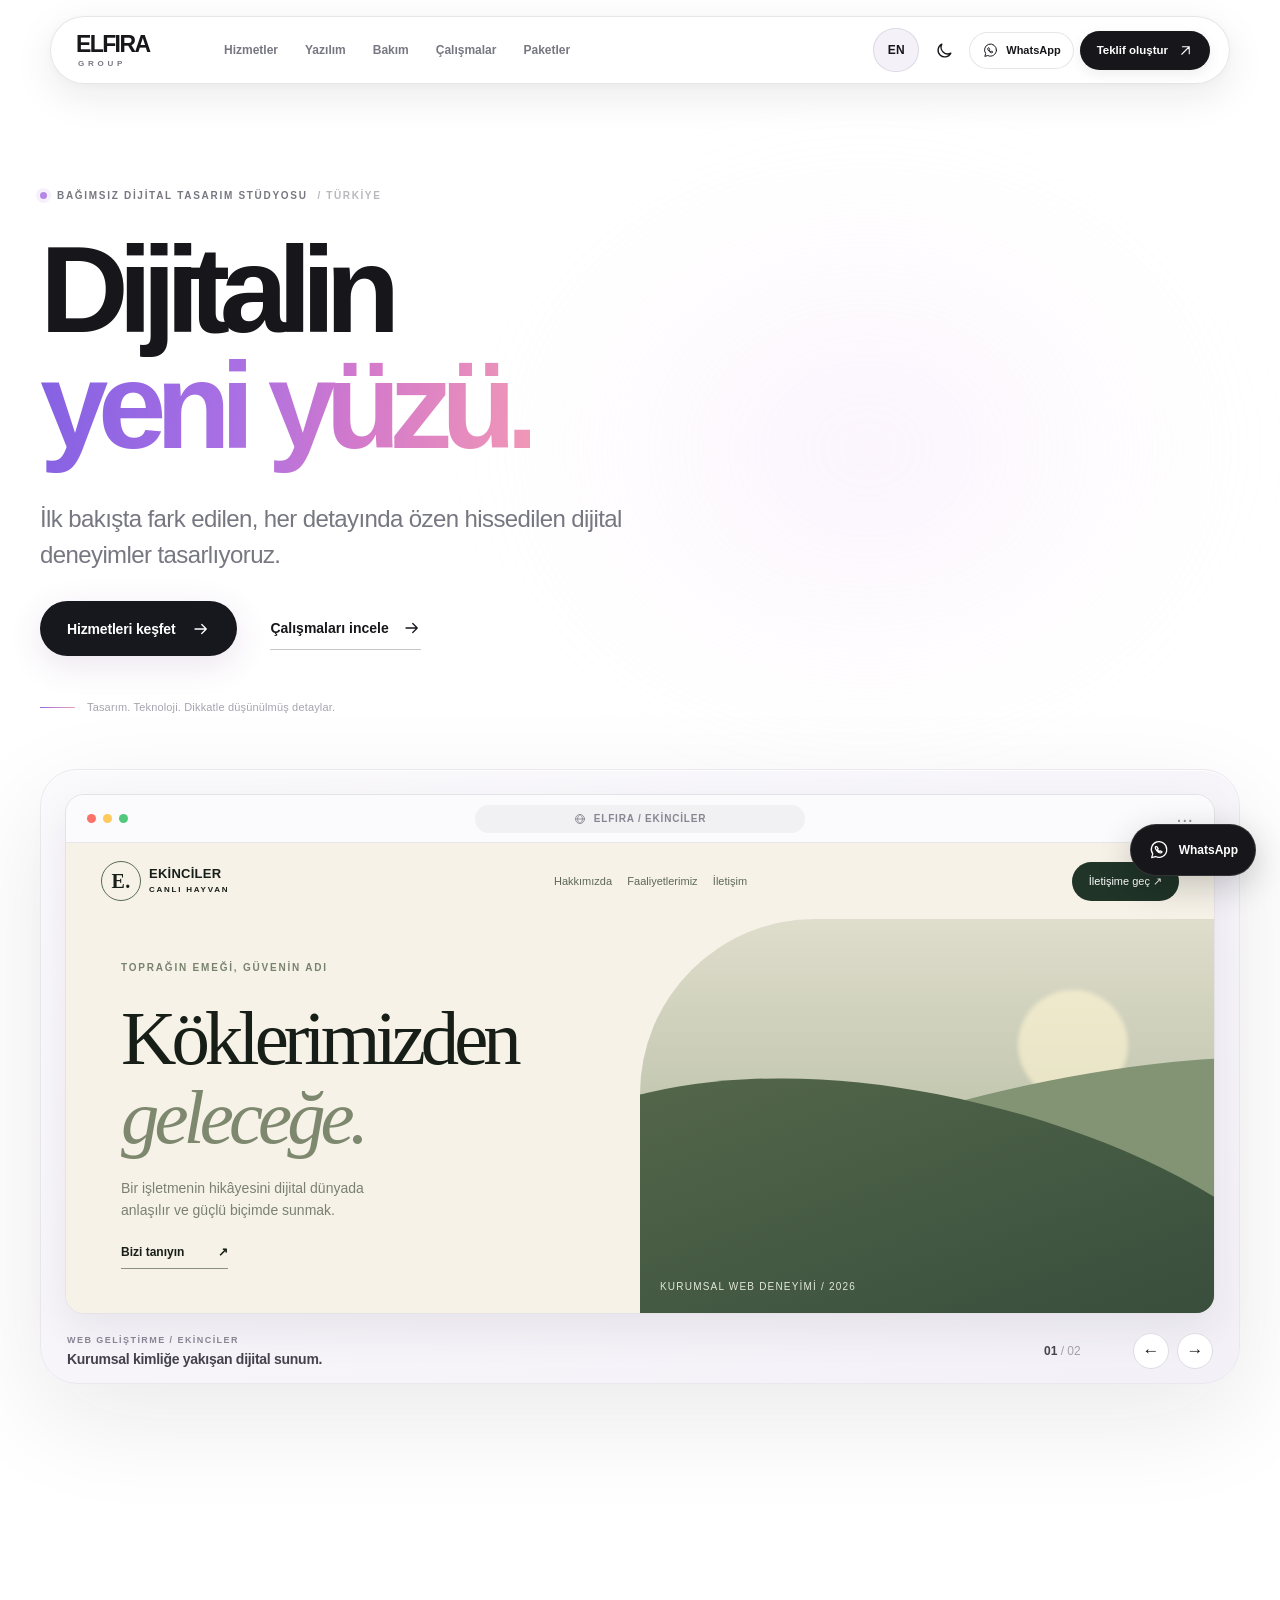
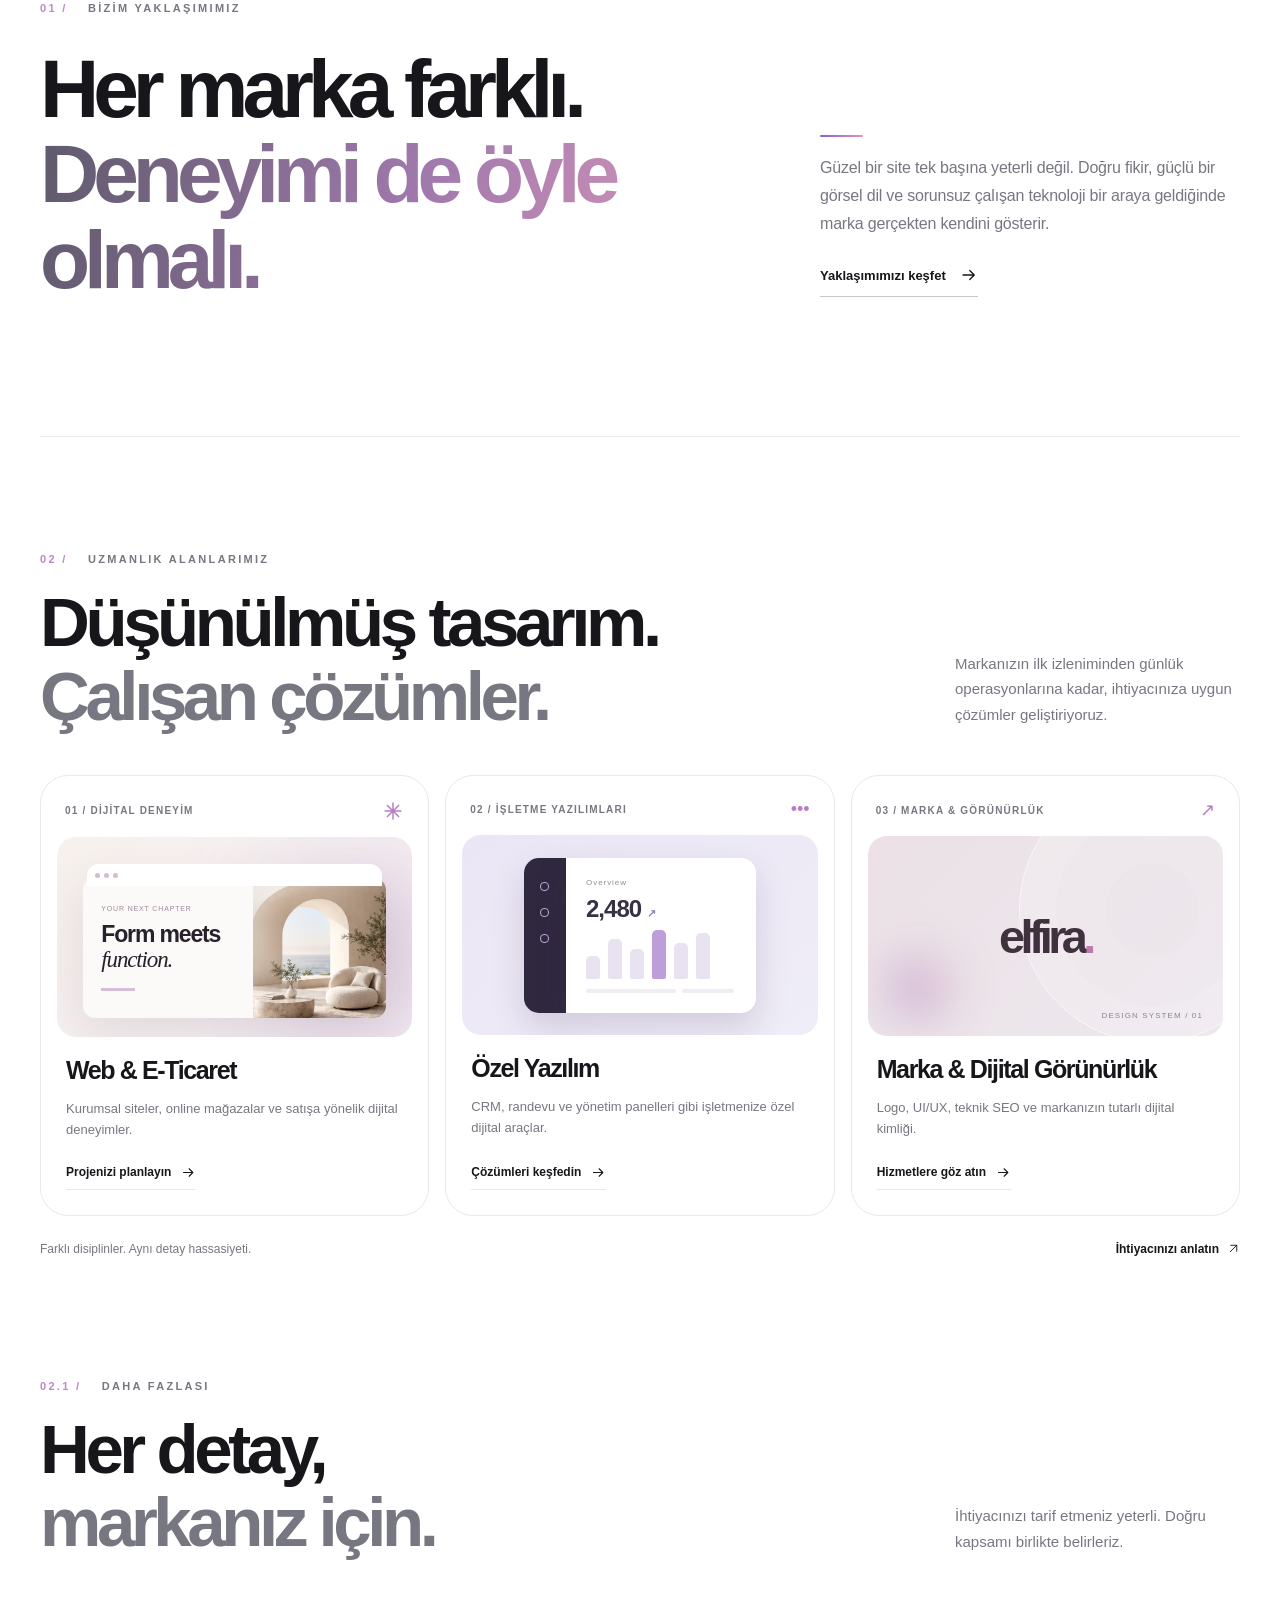
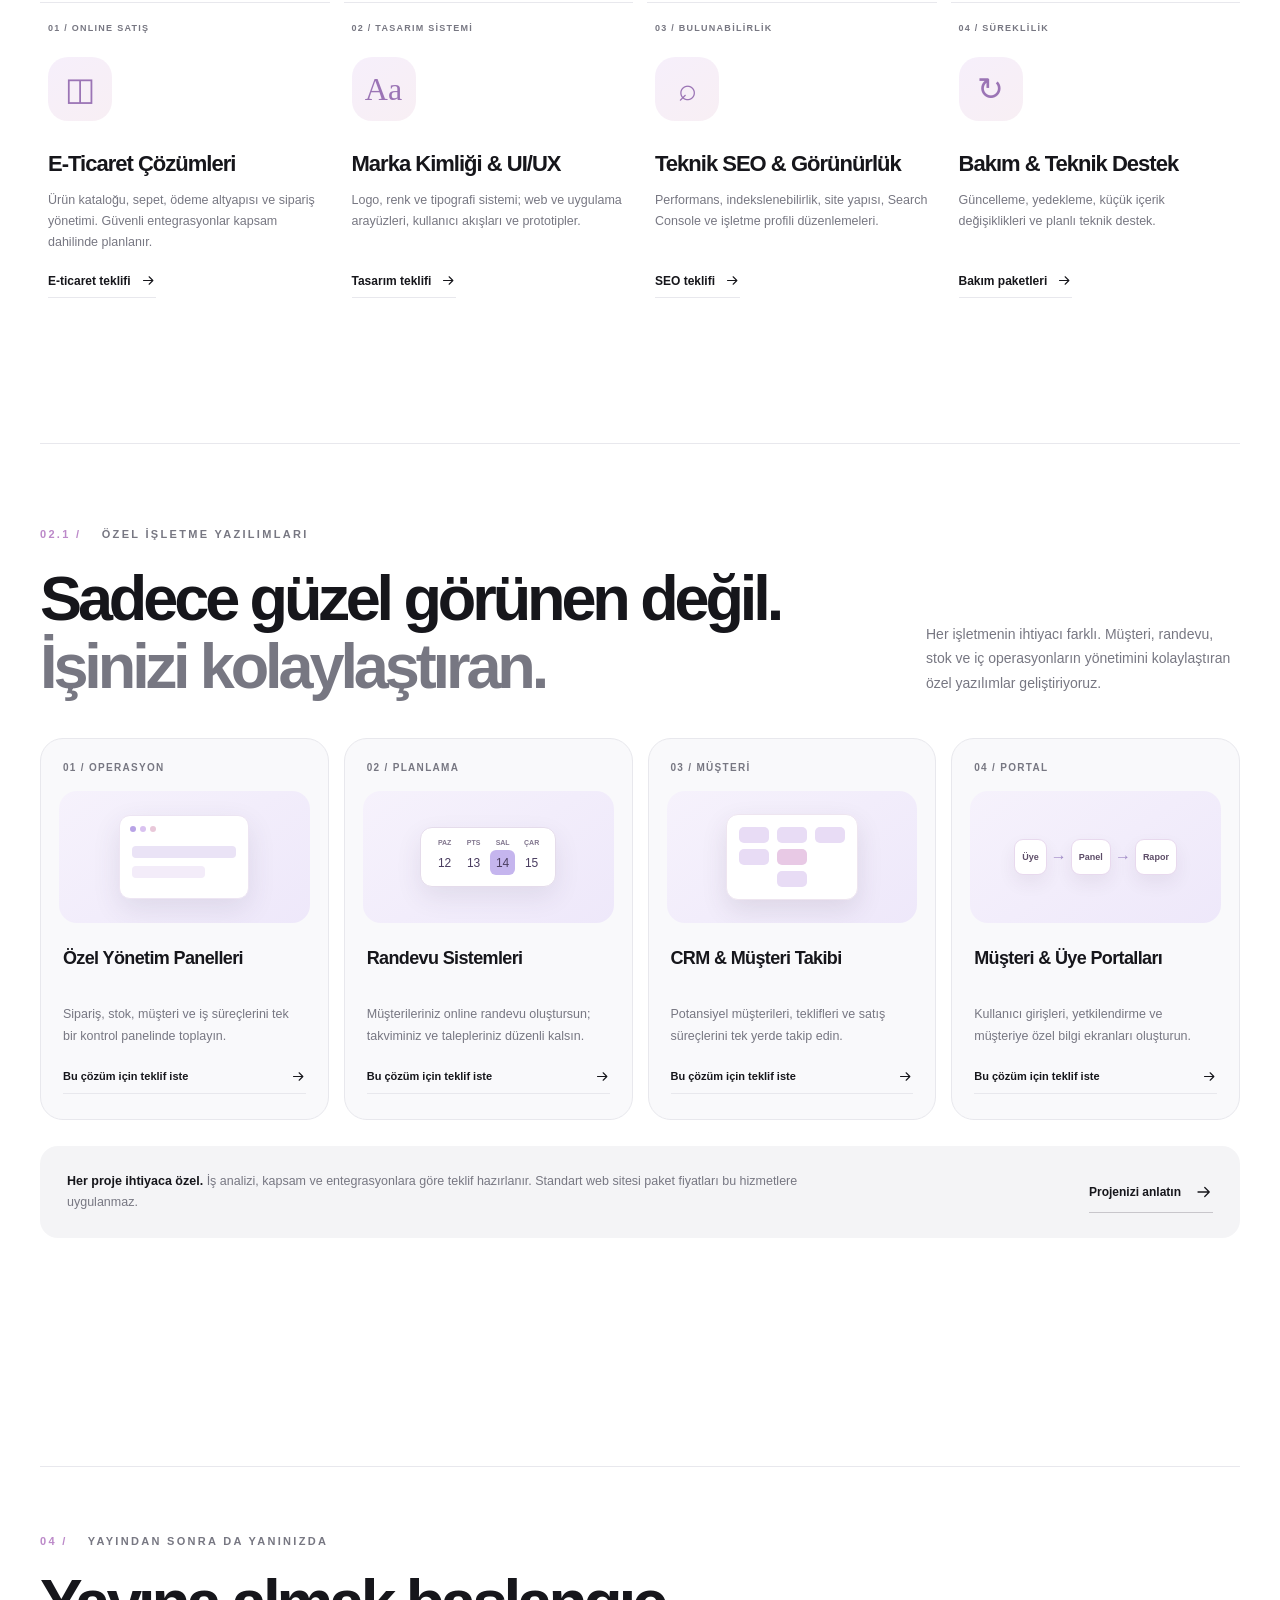
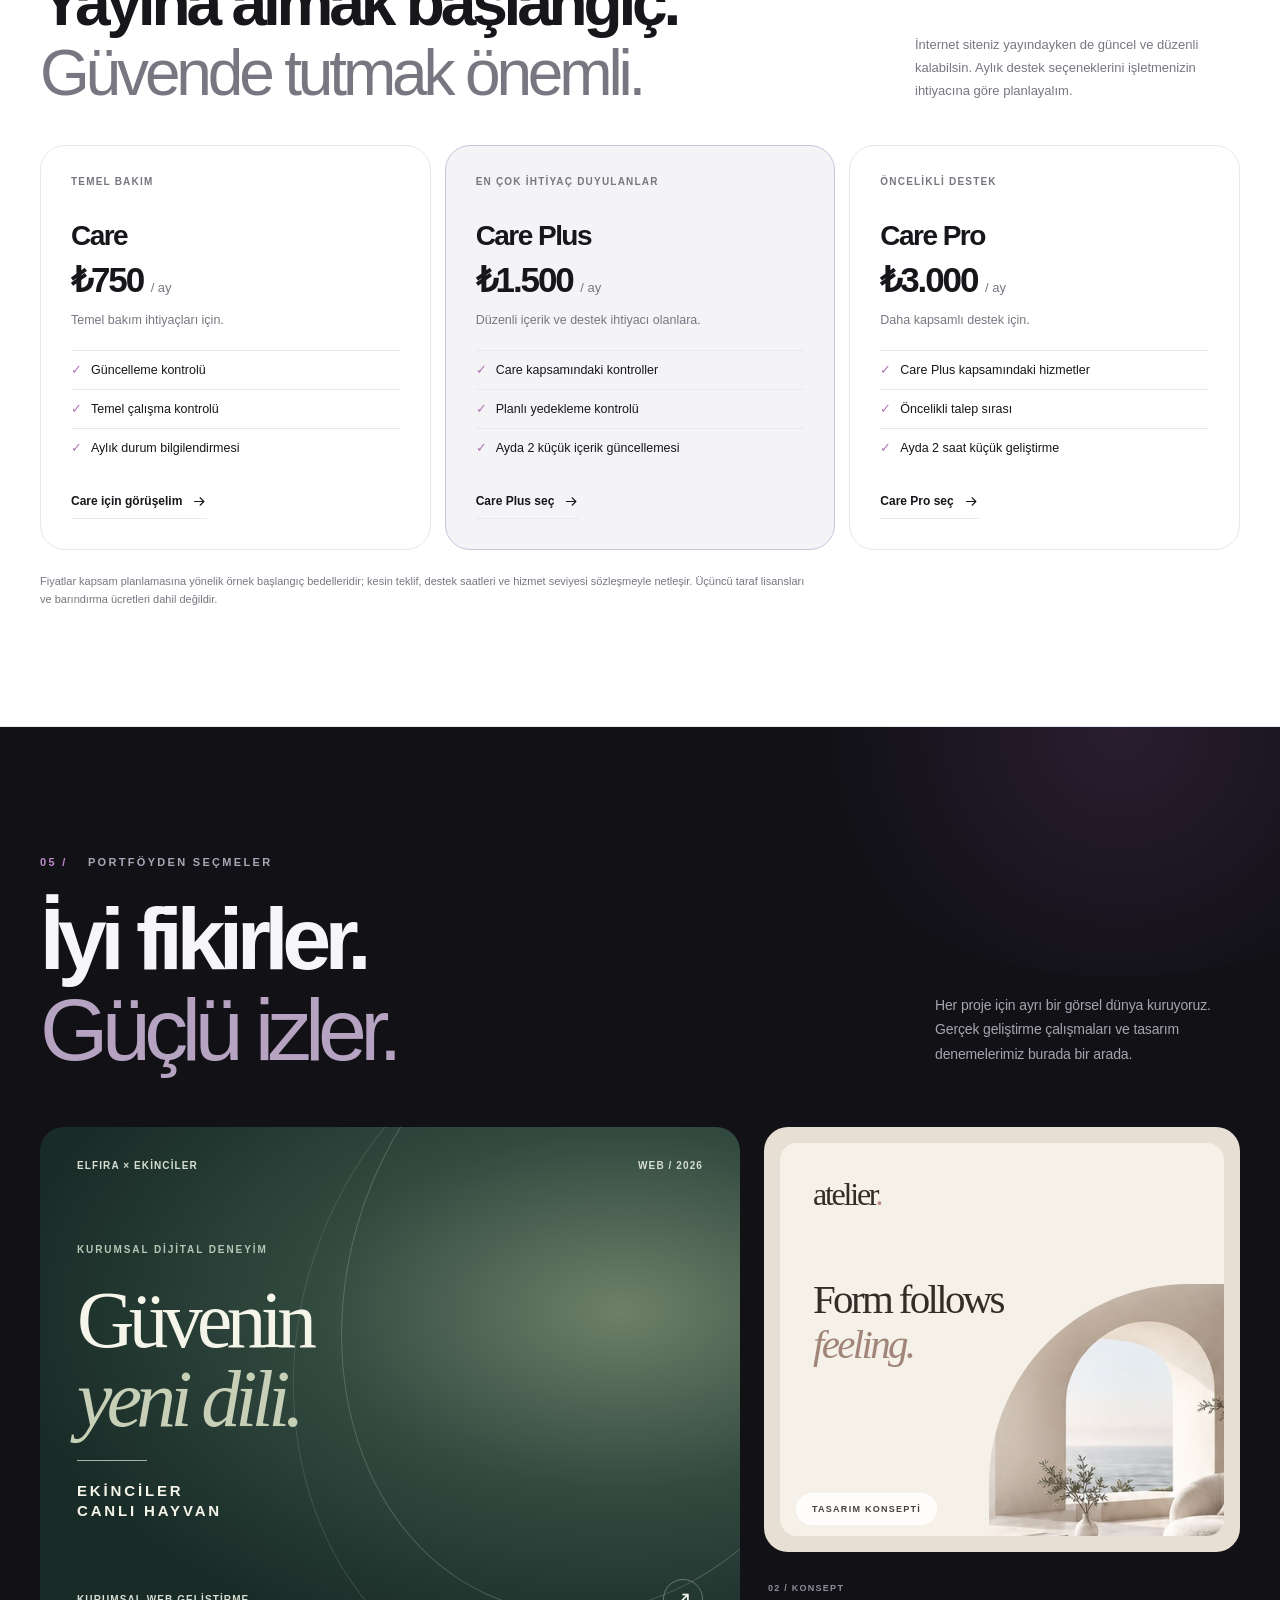
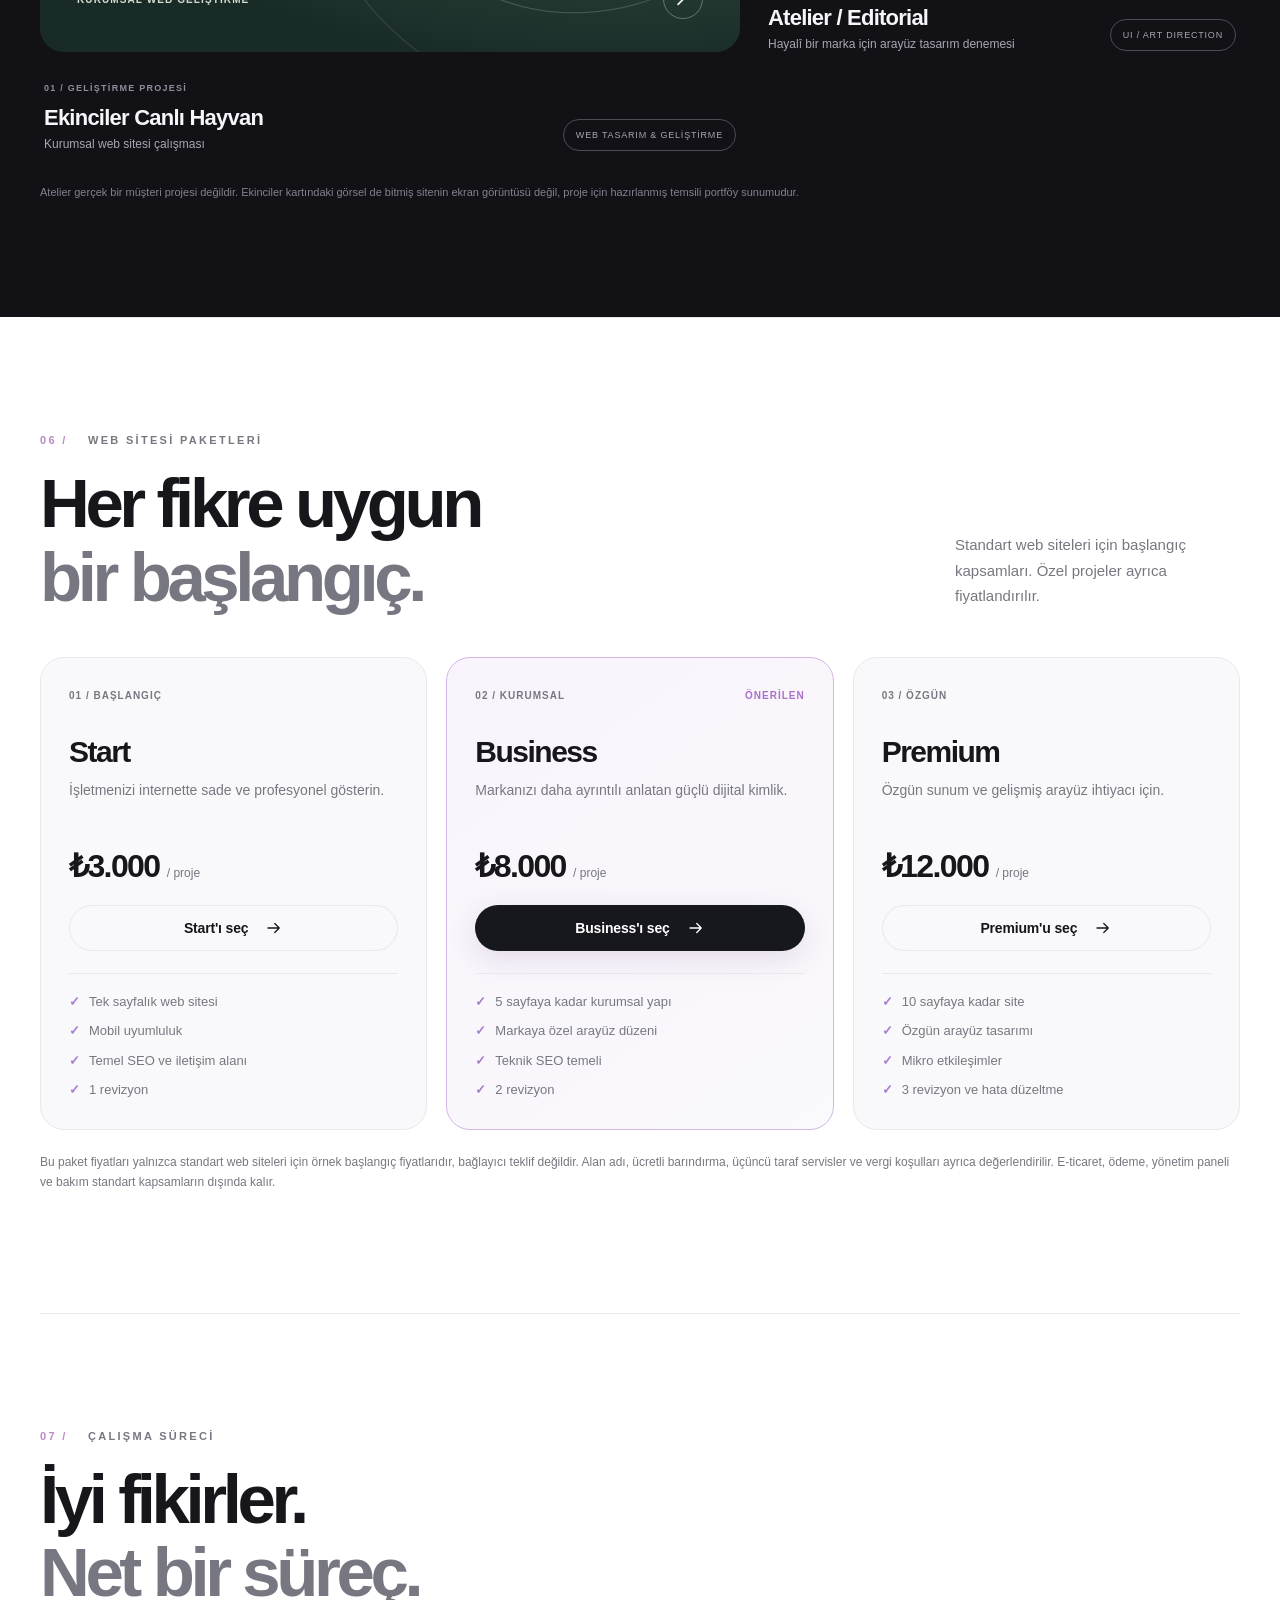
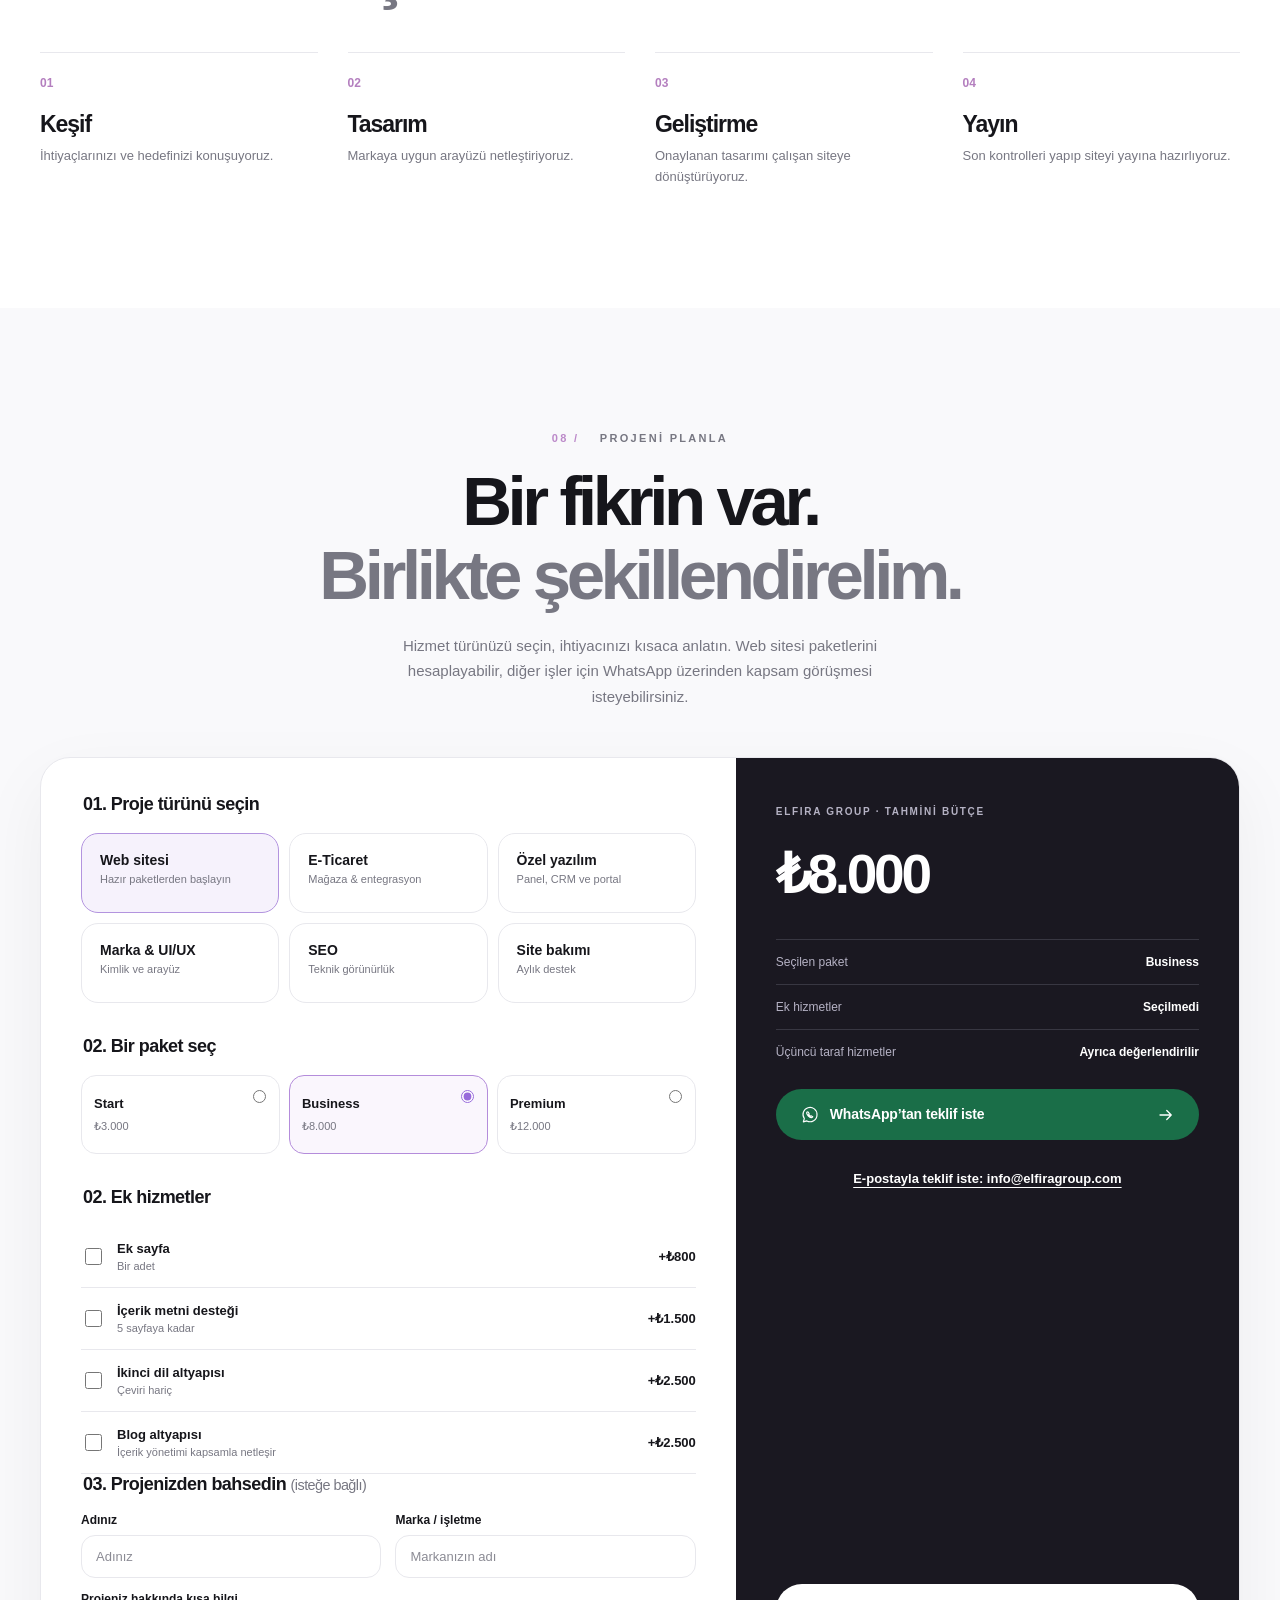
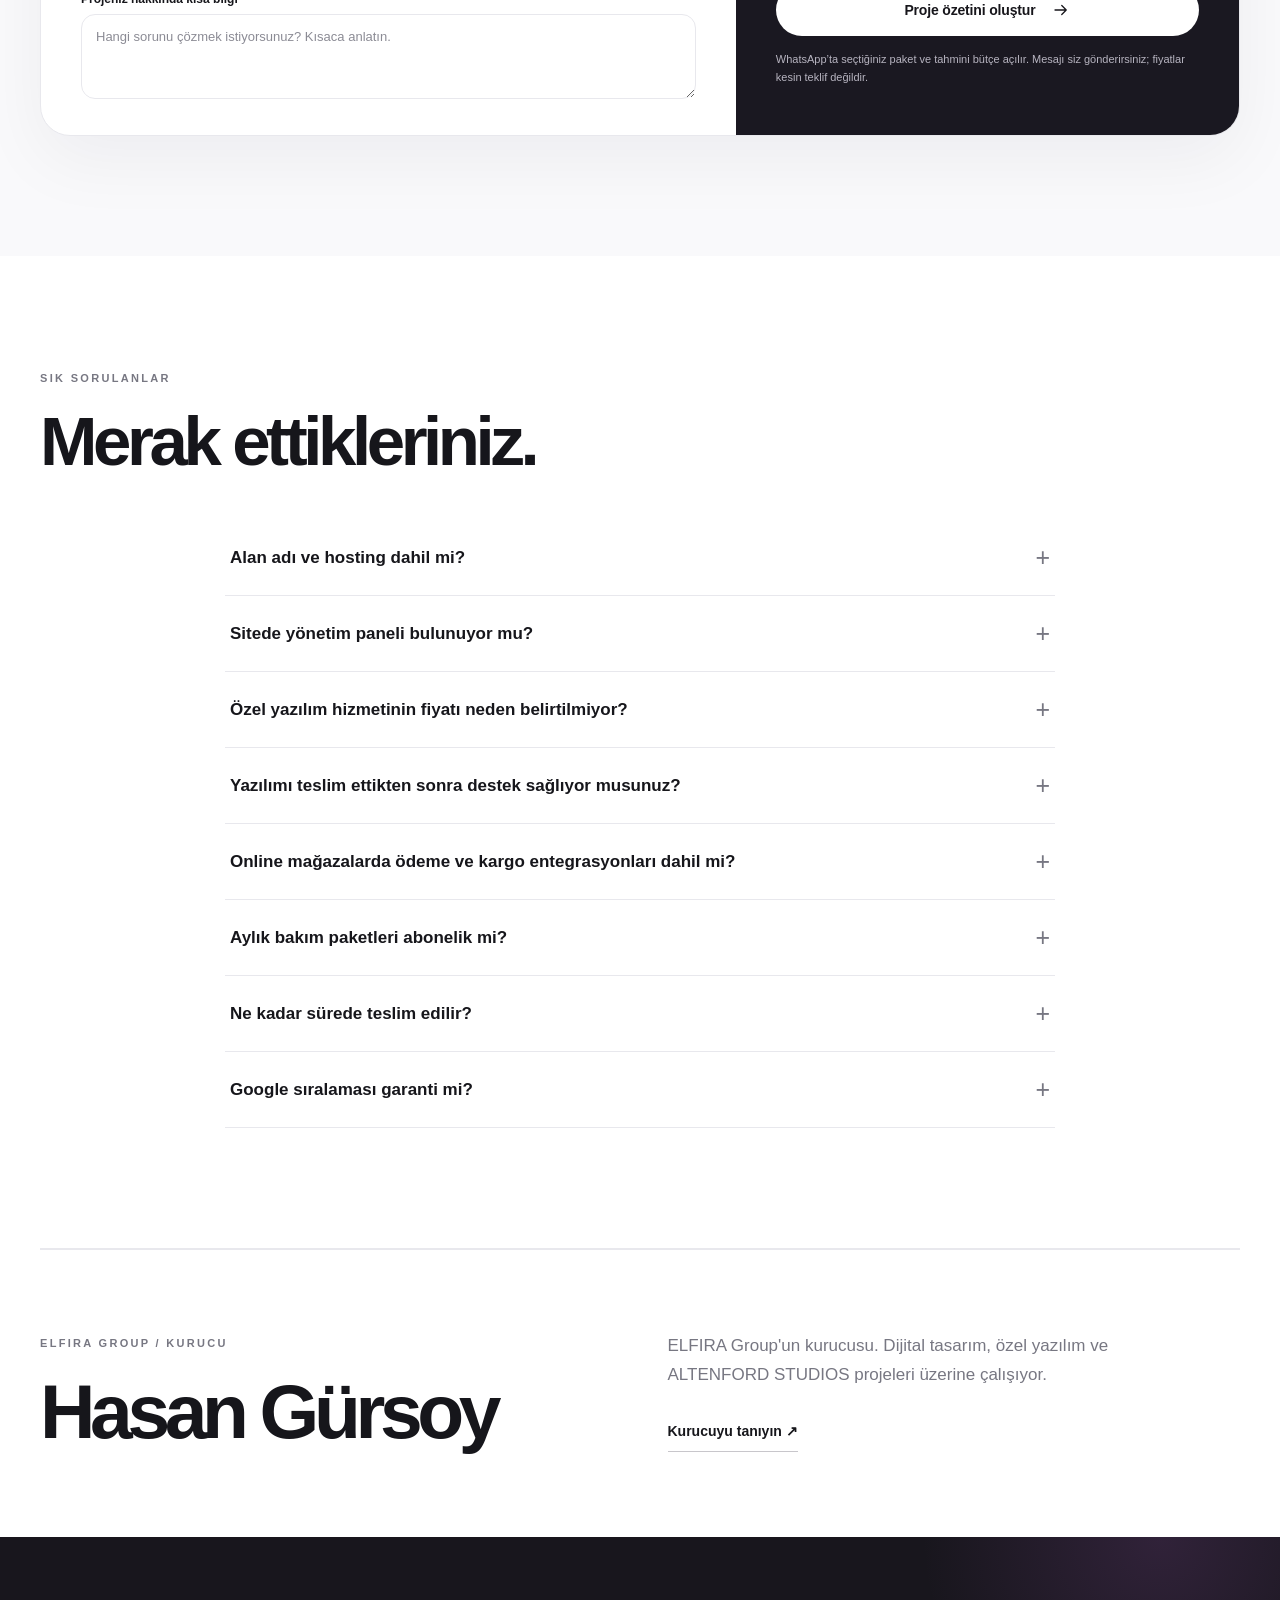
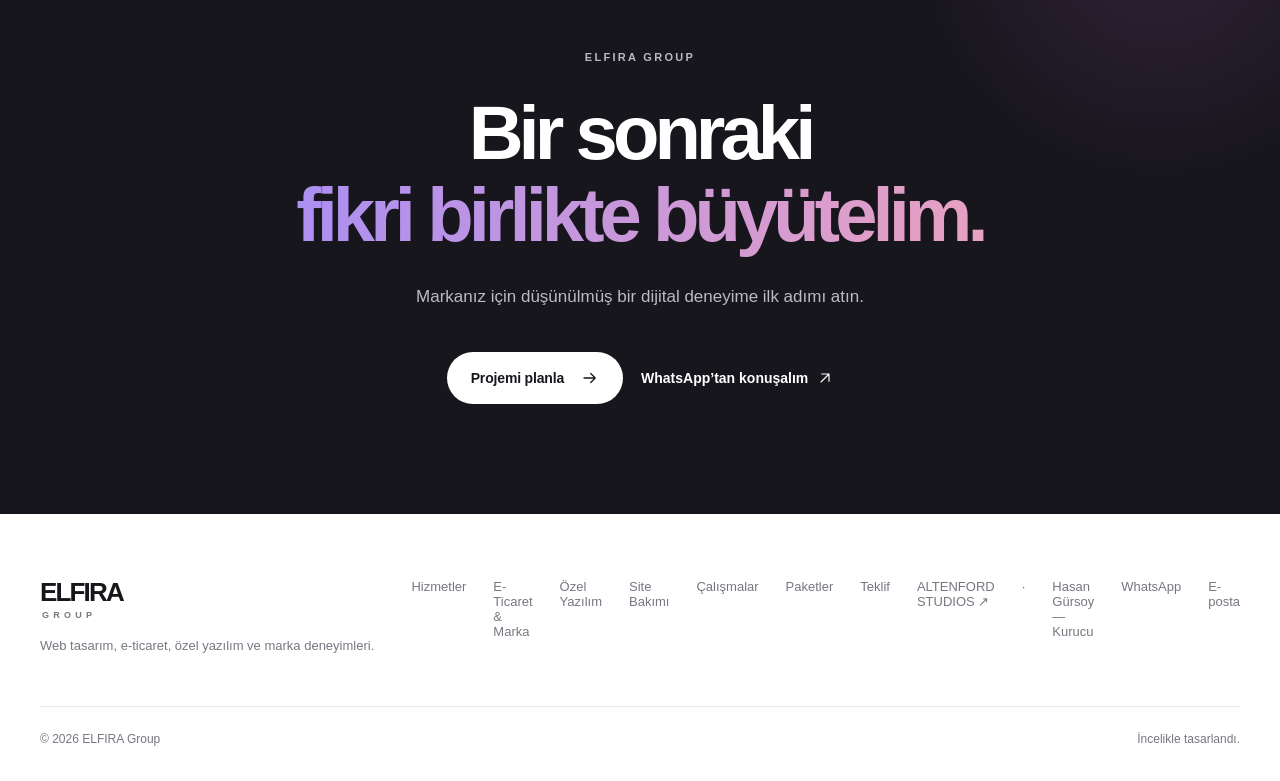
==== commit e78d159e: "seo: connect Hasan Gursoy founder identity across both brands" ====
--- a/index.html
+++ b/index.html
@@ -39,7 +39,7 @@
   <link rel="alternate" hreflang="x-default" href="https://elfiragroup.com/">
   <title>ELFIRA Group | Web Tasarım, E-Ticaret ve Özel Yazılım</title>
   <link rel="stylesheet" href="/assets/founder.css">
-  <script type="application/ld+json">{"@context":"https://schema.org","@graph":[{"@type":"WebSite","@id":"https://elfiragroup.com/#website","url":"https://elfiragroup.com/","name":"ELFIRA Group","inLanguage":["tr","en"]},{"@type":"Organization","@id":"https://elfiragroup.com/#organization","name":"ELFIRA Group","url":"https://elfiragroup.com/","founder":{"@type":"Person","@id":"https://elfiragroup.com/hasan-gursoy/#person","name":"Hasan Gürsoy","url":"https://elfiragroup.com/hasan-gursoy/"}}]}</script>
+  <script type="application/ld+json">{"@context":"https://schema.org","@graph":[{"@type":"WebSite","@id":"https://elfiragroup.com/#website","url":"https://elfiragroup.com/","name":"ELFIRA Group","inLanguage":["tr","en"]},{"@type":"Organization","@id":"https://elfiragroup.com/#organization","name":"ELFIRA Group","url":"https://elfiragroup.com/","founder":{"@type":"Person","@id":"https://elfiragroup.com/hasan-gursoy/#person","name":"Hasan Gürsoy","url":"https://elfiragroup.com/hasan-gursoy/","alternateName":"Hasan Bedirhan Gürsoy"}},{"@type":"Organization","@id":"https://www.altenfordstudios.com/#organization","name":"ALTENFORD STUDIOS","url":"https://www.altenfordstudios.com/","founder":{"@id":"https://elfiragroup.com/hasan-gursoy/#person"}}]}</script>
 </head>
 <body>
   <a class="skip-link" href="#main">İçeriğe geç</a>
@@ -203,7 +203,7 @@
     <section class="founder-teaser section-wrap" aria-labelledby="founder-teaser-title"><div><span class="eyebrow">ELFIRA GROUP / KURUCU</span><h2 id="founder-teaser-title">Hasan Gürsoy</h2></div><div><p>ELFIRA Group'un kurucusu. Dijital tasarım, özel yazılım ve ALTENFORD STUDIOS projeleri üzerine çalışıyor.</p><a class="text-link" href="/hasan-gursoy/">Kurucuyu tanıyın ↗</a></div></section>
     <section class="closing"><div class="section-wrap closing-content"><span class="eyebrow">ELFIRA GROUP</span><h2>Bir sonraki<br><em>fikri birlikte büyütelim.</em></h2><p>Markanız için düşünülmüş bir dijital deneyime ilk adımı atın.</p><a href="#teklif" class="button button-light">Projemi planla <svg><use href="#arrow"/></svg></a><a href="https://wa.me/905374880884" target="_blank" rel="noopener noreferrer" class="closing-wa wa-link" data-wa-kind="general">WhatsApp’tan konuşalım <svg><use href="#up-right"/></svg></a></div></section>
   </main>
-  <footer class="site-footer section-wrap"><div><a href="#top" class="brand footer-brand"><strong>ELFIRA</strong><span>GROUP</span></a><p>Web tasarım, e-ticaret, özel yazılım ve marka deneyimleri.</p></div><div class="footer-links"><a href="#hizmetler">Hizmetler</a><a href="#detaylar">E-Ticaret & Marka</a><a href="#yazilim">Özel Yazılım</a><a href="#bakim">Site Bakımı</a><a href="#calismalar">Çalışmalar</a><a href="#paketler">Paketler</a><a href="#teklif">Teklif</a><a href="/hasan-gursoy/">Hasan Gürsoy — Kurucu</a><a href="https://wa.me/905374880884" target="_blank" rel="noopener noreferrer" class="wa-link" data-wa-kind="general">WhatsApp</a><a href="mailto:info@elfiragroup.com">E-posta</a></div><div class="footer-bottom"><span>© <span id="copyright-year">2026</span> ELFIRA Group</span><span>İncelikle tasarlandı.</span></div></footer>
+  <footer class="site-footer section-wrap"><div><a href="#top" class="brand footer-brand"><strong>ELFIRA</strong><span>GROUP</span></a><p>Web tasarım, e-ticaret, özel yazılım ve marka deneyimleri.</p></div><div class="footer-links"><a href="#hizmetler">Hizmetler</a><a href="#detaylar">E-Ticaret & Marka</a><a href="#yazilim">Özel Yazılım</a><a href="#bakim">Site Bakımı</a><a href="#calismalar">Çalışmalar</a><a href="#paketler">Paketler</a><a href="#teklif">Teklif</a><a href="https://www.altenfordstudios.com/">ALTENFORD STUDIOS ↗</a> · <a href="/hasan-gursoy/">Hasan Gürsoy — Kurucu</a><a href="https://wa.me/905374880884" target="_blank" rel="noopener noreferrer" class="wa-link" data-wa-kind="general">WhatsApp</a><a href="mailto:info@elfiragroup.com">E-posta</a></div><div class="footer-bottom"><span>© <span id="copyright-year">2026</span> ELFIRA Group</span><span>İncelikle tasarlandı.</span></div></footer>
 
   <dialog id="brief-dialog" aria-labelledby="brief-title"><div class="dialog-inner"><button type="button" class="dialog-close" id="close-dialog" aria-label="Pencereyi kapat"><svg><use href="#close-icon"/></svg></button><span class="eyebrow">PROJE ÖZETİ</span><h2 id="brief-title">İlk adım hazır.</h2><p>Özetini WhatsApp üzerinden iletebilir, kopyalayabilir veya indirebilirsin. WhatsApp’ta göndermeden önce mesajı inceleyebilirsin.</p><label for="brief-text">Hazırlanan özet</label><textarea readonly id="brief-text" rows="12"></textarea><a href="https://wa.me/905374880884" target="_blank" rel="noopener noreferrer" class="button button-wa dialog-wa wa-link" id="wa-brief" data-wa-kind="estimate"><svg aria-hidden="true" class="whatsapp-symbol" viewBox="0 0 24 24"><path d="M20.4 11.6a8.4 8.4 0 0 1-12.2 7.5L4 20.3l1.2-4.1a8.4 8.4 0 1 1 15.2-4.6Z"/><path d="M8.6 8.3c-.4.3-.7.8-.6 1.4.4 2.3 3.1 5.1 5.5 5.5.5.1 1.1-.3 1.5-.7l.3-.5-2.1-1.1-.8.8a5.8 5.8 0 0 1-2.1-2.1l.8-.8-1.1-2.1-.5-.3Z"/></svg> Özeti WhatsApp’tan gönder <svg><use href="#arrow"/></svg></a><div class="dialog-actions"><button type="button" class="button button-dark" id="copy-brief"><svg><use href="#copy"/></svg> Kopyala</button><button type="button" class="button button-outline" id="download-brief"><svg><use href="#download"/></svg> İndir</button></div></div></dialog>
   <a class="wa-float wa-link" data-wa-kind="general" href="https://wa.me/905374880884" target="_blank" rel="noopener noreferrer" aria-label="ELFIRA Group ile WhatsApp üzerinden iletişime geç"><svg aria-hidden="true" class="whatsapp-symbol" viewBox="0 0 24 24"><path d="M20.4 11.6a8.4 8.4 0 0 1-12.2 7.5L4 20.3l1.2-4.1a8.4 8.4 0 1 1 15.2-4.6Z"/><path d="M8.6 8.3c-.4.3-.7.8-.6 1.4.4 2.3 3.1 5.1 5.5 5.5.5.1 1.1-.3 1.5-.7l.3-.5-2.1-1.1-.8.8a5.8 5.8 0 0 1-2.1-2.1l.8-.8-1.1-2.1-.5-.3Z"/></svg><span>WhatsApp</span></a>
--- a/assets/founder.css
+++ b/assets/founder.css
@@ -21,3 +21,9 @@
 .founder-links a:hover{text-decoration:underline;text-underline-offset:4px}
 .founder-footer{padding:35px 0 50px;display:flex;justify-content:space-between;gap:20px;color:var(--muted);font-size:13px}
 @media(max-width:750px){.founder-top{padding:82px 0 65px}.founder-areas,.founder-projects{grid-template-columns:1fr}.founder-section{padding:54px 0}.founder-footer{flex-direction:column}.founder-links{gap:12px}.founder-top h1{font-size:clamp(60px,14vw,90px)}}
+
+/* Quiet editorial founder reference on the homepages. */
+.founder-teaser{display:grid;grid-template-columns:1fr 1fr;gap:55px;align-items:center;padding-top:82px;padding-bottom:85px;border-top:1px solid var(--line)}
+.founder-teaser h2{font-size:clamp(46px,6vw,78px);font-weight:710;letter-spacing:-.07em;line-height:1.07;margin:19px 0 0}
+.founder-teaser p{font-size:17px;line-height:1.7;color:var(--muted);max-width:480px;margin:0 0 20px}
+@media(max-width:750px){.founder-teaser{grid-template-columns:1fr;gap:24px;padding-top:60px;padding-bottom:65px}}
